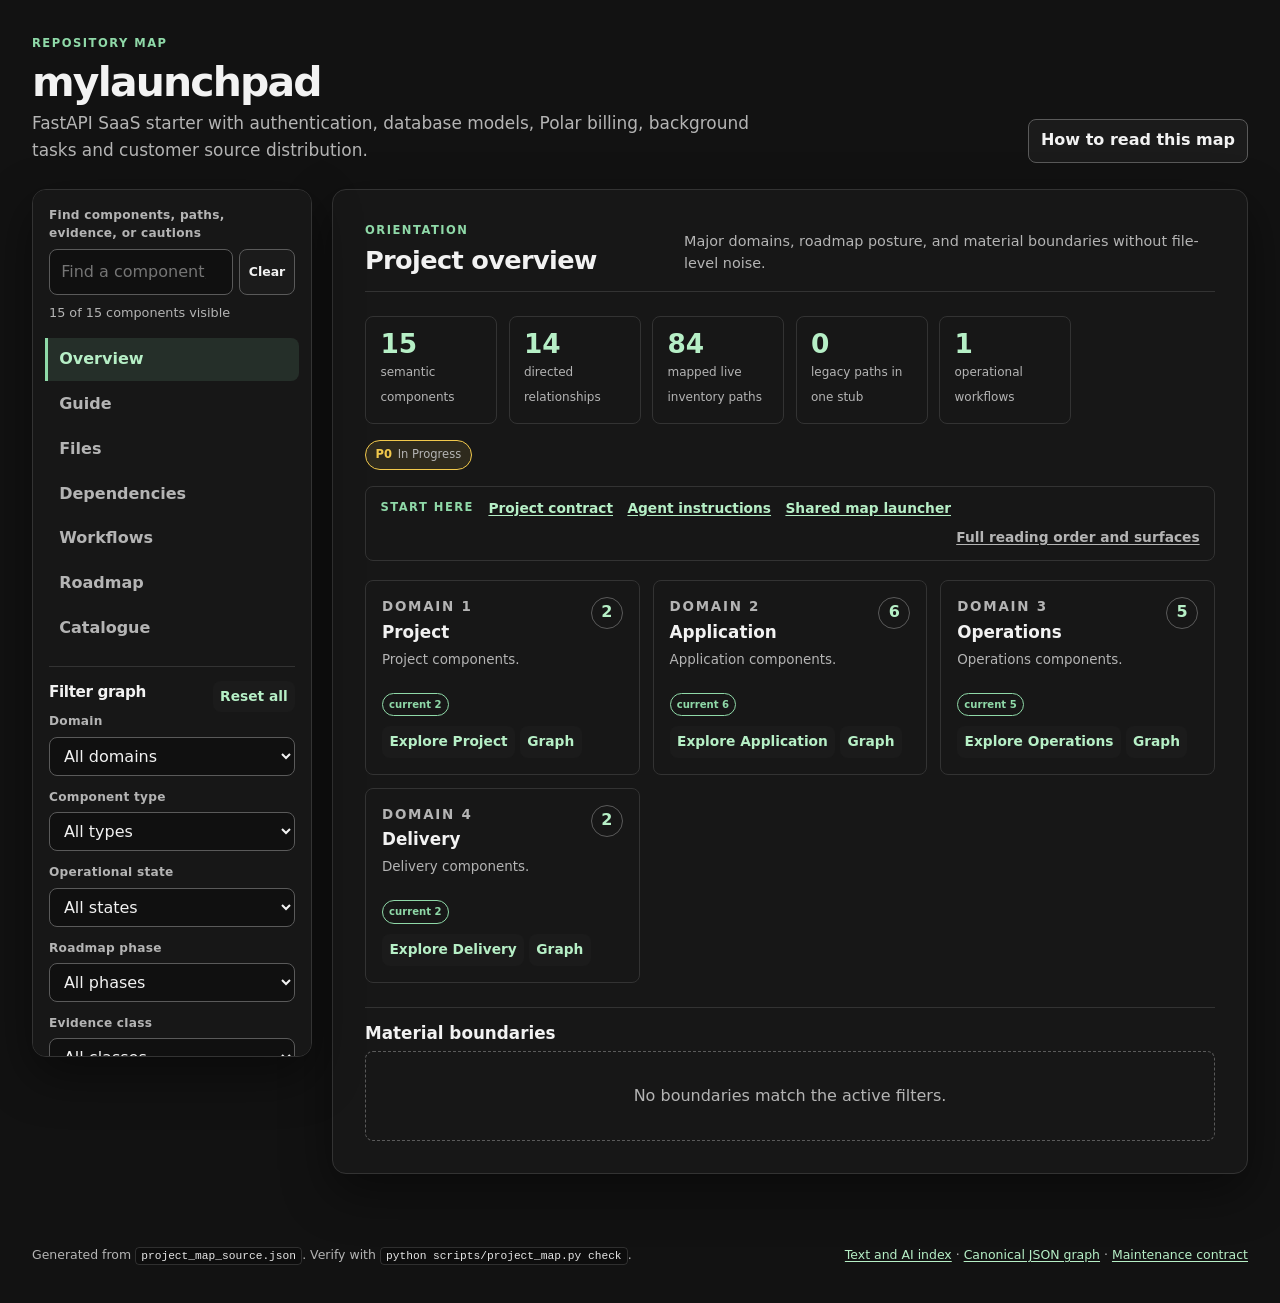
==== docs/project_map/index.html @ 6b0dea3f "Add maintained AI project navigation and shared map queries" ====
<!doctype html>
<html lang="en-AU" class="no-js">
<head>
  <meta charset="utf-8">
  <meta name="viewport" content="width=device-width, initial-scale=1">
  <meta name="color-scheme" content="dark">
  <title>mylaunchpad project map</title>
  <style>:root {
  color-scheme: dark;
  --bg: #121212;
  --surface: #1b1b1b;
  --surface-raised: #262626;
  --surface-soft: #171717;
  --border: #333333;
  --border-strong: #5a5a5a;
  --text: #f2f2f2;
  --text-muted: #b4b4b4;
  --accent: #8fd9a8;
  --accent-strong: #b6efc6;
  --focus: #f2c94c;
  --current: #8fd9a8;
  --planned: #8ab4f8;
  --inferred: #c9a7f5;
  --proposed: #f2c94c;
  --legacy: #a8a8a8;
  --danger: #ff8a80;
  --warning: #f2c94c;
  --success: #8fd9a8;
  --shadow: 0 18px 50px rgb(0 0 0 / 45%);
  --radius: 14px;
  --radius-small: 8px;
  --content-width: 1680px;
  --rail-width: 280px;
  font-family: Inter, ui-sans-serif, system-ui, -apple-system, BlinkMacSystemFont,
    "Segoe UI", sans-serif;
  font-synthesis: none;
}

* {
  box-sizing: border-box;
}

html {
  background: var(--bg);
  scroll-behavior: smooth;
}

body {
  min-width: 300px;
  margin: 0;
  color: var(--text);
  background: var(--bg);
  line-height: 1.55;
}

a {
  color: var(--accent-strong);
  text-underline-offset: 0.18em;
}

a:hover {
  text-decoration-thickness: 0.16em;
}

button,
input,
select {
  color: inherit;
  font: inherit;
}

button,
select,
summary {
  cursor: pointer;
}

button:focus-visible,
input:focus-visible,
select:focus-visible,
a:focus-visible,
summary:focus-visible {
  outline: 3px solid var(--focus);
  outline-offset: 3px;
}

h1,
h2,
h3,
h4,
p {
  margin-top: 0;
}

h1,
h2,
h3,
h4 {
  line-height: 1.18;
}

h1 {
  margin-bottom: 0.25rem;
  font-size: clamp(2rem, 3.2vw, 3.6rem);
  letter-spacing: -0.045em;
}

h2 {
  margin-bottom: 0.5rem;
  font-size: clamp(1.35rem, 2vw, 2rem);
  letter-spacing: -0.025em;
}

h3 {
  margin-bottom: 0.45rem;
  font-size: 1.05rem;
}

h4 {
  margin-bottom: 0.3rem;
  font-size: 0.95rem;
}

code,
kbd {
  padding: 0.12rem 0.32rem;
  border: 1px solid rgb(255 255 255 / 14%);
  border-radius: 4px;
  background: #0d0d0d;
  color: #e6e6e6;
  font-family: "Cascadia Code", Consolas, monospace;
  font-size: 0.9em;
  overflow-wrap: anywhere;
}

.skip-link {
  position: fixed;
  z-index: 100;
  top: 0.75rem;
  left: 0.75rem;
  padding: 0.65rem 0.85rem;
  border-radius: var(--radius-small);
  background: var(--focus);
  color: #1a1300;
  font-weight: 800;
  transform: translateY(-180%);
}

.skip-link:focus {
  transform: translateY(0);
}

.site-header {
  display: flex;
  max-width: var(--content-width);
  margin: 0 auto;
  padding: 2.2rem 2rem 1.6rem;
  align-items: flex-end;
  justify-content: space-between;
  gap: 2rem;
}

.brand-block {
  max-width: 850px;
}

.brand-block > p:last-child {
  max-width: 70ch;
  margin-bottom: 0;
  color: var(--text-muted);
  font-size: 1.06rem;
}

.eyebrow {
  margin-bottom: 0.32rem;
  color: var(--accent);
  font-size: 0.72rem;
  font-weight: 800;
  letter-spacing: 0.13em;
  text-transform: uppercase;
}

.header-actions,
.section-heading-row,
.detail-header,
.view-heading,
.search-row,
.dependency-toolbar,
.graph-key {
  display: flex;
  align-items: center;
}

.header-actions {
  flex-wrap: wrap;
  justify-content: flex-end;
  gap: 0.6rem;
}

#filter-toggle {
  display: none;
}

.secondary-button,
.icon-button,
.text-button {
  border: 1px solid var(--border-strong);
  border-radius: var(--radius-small);
  background: var(--surface);
}

.secondary-button,
.icon-button {
  padding: 0.55rem 0.75rem;
  font-weight: 700;
}

.secondary-button:hover,
.icon-button:hover {
  border-color: var(--accent);
  background: var(--surface-raised);
}

.text-button {
  padding: 0.25rem 0.4rem;
  border-color: transparent;
  color: var(--accent-strong);
  font-size: 0.86rem;
  font-weight: 700;
}

.text-button:hover {
  border-color: var(--border);
}

.count-badge {
  display: inline-grid;
  min-width: 1.5rem;
  height: 1.5rem;
  margin-left: 0.3rem;
  border-radius: 999px;
  place-items: center;
  background: var(--accent);
  color: #10231a;
  font-size: 0.75rem;
}

.system-message {
  max-width: calc(var(--content-width) - 4rem);
  margin: 0 auto 1rem;
  padding: 0.8rem 1rem;
  border: 2px solid;
  border-radius: var(--radius-small);
}

.system-message--warning {
  border-color: var(--warning);
  background: rgb(242 201 76 / 10%);
}

.system-message--error {
  border-color: var(--danger);
  background: rgb(255 138 128 / 10%);
}

.app-shell {
  display: grid;
  grid-template-columns: var(--rail-width) minmax(0, 1fr);
  max-width: var(--content-width);
  min-height: 66vh;
  margin: 0 auto;
  padding: 0 2rem 3rem;
  gap: 1.25rem;
}

.app-shell.detail-open {
  grid-template-columns: var(--rail-width) minmax(0, 1fr) minmax(300px, 400px);
}

.control-rail,
.detail-panel {
  position: sticky;
  top: 1rem;
  align-self: start;
  max-height: calc(100vh - 2rem);
  overflow: auto;
  border: 1px solid var(--border);
  border-radius: var(--radius);
  background: rgb(24 24 24 / 96%);
  box-shadow: var(--shadow);
}

.control-rail {
  padding: 1rem;
}

.control-rail h2,
.legend h2 {
  font-size: 0.95rem;
}

.search-block label,
.filter-panel label,
.path-lookup label {
  display: block;
  margin-bottom: 0.35rem;
  color: var(--text-muted);
  font-size: 0.76rem;
  font-weight: 800;
  letter-spacing: 0.02em;
}

.search-row {
  align-items: stretch;
  gap: 0.35rem;
}

input,
select {
  width: 100%;
  border: 1px solid var(--border-strong);
  border-radius: var(--radius-small);
  background: #101010;
}

input {
  min-width: 0;
  padding: 0.62rem 0.7rem;
}

select {
  margin-bottom: 0.75rem;
  padding: 0.5rem 0.62rem;
}

.search-row .icon-button {
  padding: 0.45rem 0.55rem;
  font-size: 0.78rem;
}

.compact-status {
  min-height: 1.45em;
  margin: 0.45rem 0 0;
  color: var(--text-muted);
  font-size: 0.8rem;
}

.view-nav {
  display: grid;
  margin: 1rem -0.25rem;
  gap: 0.15rem;
}

.view-nav a {
  padding: 0.55rem 0.7rem;
  border-left: 3px solid transparent;
  border-radius: 0 var(--radius-small) var(--radius-small) 0;
  color: var(--text-muted);
  font-weight: 700;
  text-decoration: none;
}

.view-nav a:hover {
  background: var(--surface-raised);
  color: var(--text);
}

.view-nav a[aria-current="page"] {
  border-left-color: var(--accent);
  background: rgb(143 217 168 / 12%);
  color: var(--accent-strong);
}

.filter-panel,
.legend {
  padding-top: 0.9rem;
  border-top: 1px solid var(--border);
}

.section-heading-row {
  justify-content: space-between;
  gap: 0.6rem;
}

.legend {
  margin-top: 0.4rem;
}

.legend ul {
  display: grid;
  margin: 0;
  padding: 0;
  gap: 0.55rem;
  list-style: none;
}

.legend li {
  display: grid;
  grid-template-columns: 1.65rem 4.1rem minmax(0, 1fr);
  align-items: center;
  color: var(--text-muted);
  font-size: 0.72rem;
  line-height: 1.3;
}

.legend li strong {
  color: var(--text);
  font-size: 0.75rem;
}

.legend > p {
  margin: 0.8rem 0 0;
  color: var(--text-muted);
  font-size: 0.72rem;
}

.legend-mark,
.class-badge {
  display: inline-grid;
  place-items: center;
  border: 2px solid currentcolor;
  font-weight: 900;
}

.legend-mark {
  width: 1.35rem;
  height: 1.35rem;
  border-radius: 50%;
  font-size: 0.68rem;
}

.class-badge {
  min-width: 5.4rem;
  padding: 0.2rem 0.48rem;
  border-radius: 999px;
  font-size: 0.68rem;
  letter-spacing: 0.04em;
  text-transform: uppercase;
}

.class-current {
  color: var(--current);
}

.class-planned {
  color: var(--planned);
}

.class-inferred {
  color: var(--inferred);
}

.class-proposed {
  color: var(--proposed);
}

.class-legacy {
  color: var(--legacy);
}

main {
  min-width: 0;
}

.map-view,
.help-panel,
.static-fallback {
  border: 1px solid var(--border);
  border-radius: var(--radius);
  background: rgb(24 24 24 / 92%);
  box-shadow: var(--shadow);
}

.map-view {
  min-height: 62vh;
  padding: clamp(1rem, 2.5vw, 2rem);
}

.help-panel {
  display: grid;
  grid-template-columns: 1fr auto;
  margin-bottom: 1rem;
  padding: 1rem 1.2rem;
  border-color: var(--accent);
}

.help-panel > p {
  grid-column: 1 / -1;
  margin: 0.45rem 0 0;
  color: var(--text-muted);
}

.view-heading {
  align-items: end;
  justify-content: space-between;
  margin-bottom: 1.5rem;
  padding-bottom: 1rem;
  border-bottom: 1px solid var(--border);
  gap: 2rem;
}

.view-heading h2 {
  margin-bottom: 0;
}

.view-heading > p {
  max-width: 58ch;
  margin-bottom: 0;
  color: var(--text-muted);
  font-size: 0.9rem;
}

.metrics-grid {
  display: grid;
  grid-template-columns: repeat(6, minmax(110px, 1fr));
  margin-bottom: 1rem;
  gap: 0.7rem;
}

.metric-card {
  padding: 0.9rem;
  border: 1px solid var(--border);
  border-radius: var(--radius-small);
  background: var(--surface-soft);
}

.metric-card strong {
  display: block;
  margin-bottom: 0.1rem;
  color: var(--accent-strong);
  font-size: 1.65rem;
  line-height: 1;
}

.metric-card span {
  color: var(--text-muted);
  font-size: 0.75rem;
}

.phase-strip {
  margin-bottom: 1rem;
}

.phase-chips {
  display: flex;
  flex-wrap: wrap;
  gap: 0.4rem;
}

.phase-chip {
  display: inline-flex;
  padding: 0.3rem 0.6rem;
  align-items: baseline;
  border: 1px solid var(--border-strong);
  border-radius: 999px;
  background: var(--surface-soft);
  color: var(--text-muted);
  font-size: 0.72rem;
  gap: 0.35rem;
  text-decoration: none;
}

.phase-chip strong {
  color: var(--text);
}

.phase-chip[data-status="complete"] {
  border-color: var(--current);
}

.phase-chip[data-status="complete"] strong {
  color: var(--current);
}

.phase-chip[data-status="in_progress"] {
  border-color: var(--proposed);
  background: rgb(242 201 76 / 10%);
}

.phase-chip[data-status="in_progress"] strong {
  color: var(--proposed);
}

.phase-chip[data-status="planned"] {
  border-style: dashed;
}

.phase-chip:hover {
  background: var(--surface-raised);
  color: var(--text);
}

.start-strip {
  margin-bottom: 1.2rem;
}

.start-links {
  display: flex;
  padding: 0.7rem 0.9rem;
  flex-wrap: wrap;
  align-items: center;
  border: 1px solid var(--border);
  border-radius: var(--radius-small);
  background: var(--surface-soft);
  gap: 0.5rem 0.9rem;
}

.start-links .eyebrow {
  margin: 0;
}

.start-link {
  font-size: 0.86rem;
  font-weight: 700;
}

.start-link--more {
  margin-left: auto;
  color: var(--text-muted);
  font-weight: 600;
}

.domain-grid,
.compact-card-grid,
.catalogue-grid {
  display: grid;
  gap: 0.8rem;
}

.domain-grid {
  grid-template-columns: repeat(auto-fit, minmax(250px, 1fr));
}

.compact-card-grid {
  grid-template-columns: repeat(auto-fit, minmax(220px, 1fr));
}

.domain-card,
.component-card,
.boundary-card,
.workflow-card,
.phase-card,
.catalogue-card,
.lookup-card {
  position: relative;
  border: 1px solid var(--border);
  border-radius: var(--radius-small);
  background: var(--surface-soft);
}

.domain-card {
  display: flex;
  min-height: 195px;
  padding: 1rem;
  flex-direction: column;
}

.domain-card:hover,
.component-card:hover,
.phase-card:hover,
.catalogue-card:hover {
  border-color: var(--border-strong);
  background: var(--surface-raised);
}

.domain-card__topline,
.component-card__topline,
.phase-card__topline,
.catalogue-card__heading {
  display: flex;
  align-items: flex-start;
  justify-content: space-between;
  gap: 0.6rem;
}

.domain-card p,
.component-card p,
.boundary-card p,
.phase-card p,
.catalogue-card p {
  color: var(--text-muted);
  font-size: 0.84rem;
}

.domain-card__count {
  display: inline-grid;
  min-width: 2rem;
  height: 2rem;
  place-items: center;
  border: 1px solid var(--border-strong);
  border-radius: 50%;
  color: var(--accent-strong);
  font-weight: 800;
}

.domain-card__classes {
  display: flex;
  margin-top: auto;
  flex-wrap: wrap;
  gap: 0.3rem;
}

.domain-card__actions {
  display: flex;
  margin-top: 0.65rem;
  flex-wrap: wrap;
  gap: 0.3rem;
}

.mini-class {
  padding: 0.18rem 0.38rem;
  border: 1px solid currentcolor;
  border-radius: 999px;
  font-size: 0.63rem;
  font-weight: 800;
}

.boundary-strip {
  margin-top: 1.5rem;
  padding-top: 1rem;
  border-top: 1px solid var(--border);
}

.boundary-card {
  padding: 0.85rem;
}

.boundary-card p:last-child {
  margin-bottom: 0;
}

.boundary-card button,
.repository-item button,
.component-card button,
.phase-component button,
.work-front__heading button,
.caution-list > li > button {
  padding: 0;
  border: 0;
  background: transparent;
  color: var(--text);
  font-weight: 800;
  text-align: left;
}

.boundary-card button:hover,
.component-card button:hover,
.phase-component button:hover,
.work-front__heading button:hover,
.caution-list > li > button:hover {
  color: var(--accent-strong);
  text-decoration: underline;
  text-underline-offset: 0.18em;
}

.is-clickable {
  cursor: pointer;
}

.is-clickable:hover {
  border-color: var(--accent);
}

.is-clickable:focus-within {
  outline: 2px solid var(--focus);
  outline-offset: 2px;
}

.workflow-list,
.guide-content {
  grid-template-columns: minmax(0, 1fr);
}

.workflow-list > *,
.guide-content > *,
.catalogue-cards > * {
  min-width: 0;
}

.owner-button {
  padding: 0.12rem 0.5rem;
  border: 1px solid currentcolor;
  border-radius: 999px;
  background: transparent;
  font-size: 0.7rem;
  font-weight: 750;
  white-space: nowrap;
}

.owner-button:hover {
  background: var(--surface-raised);
}

.repo-link {
  font-family: "Cascadia Code", Consolas, monospace;
  font-size: 0.8rem;
  overflow-wrap: anywhere;
}

.match-note {
  margin: 0.2rem 0 0.5rem;
  color: var(--accent);
  font-size: 0.72rem;
  font-weight: 700;
}

.guide-content {
  display: grid;
  gap: 1.4rem;
}

.guide-section h3 {
  font-size: 1.15rem;
}

.guide-section__lead {
  max-width: 78ch;
  color: var(--text-muted);
  font-size: 0.88rem;
}

.entry-list {
  display: grid;
  margin: 0;
  padding-left: 1.4rem;
  gap: 0.7rem;
}

.entry-list li {
  padding-left: 0.3rem;
}

.entry-list p {
  margin: 0.15rem 0 0;
  color: var(--text-muted);
  font-size: 0.84rem;
}

.entry-list__heading {
  display: flex;
  flex-wrap: wrap;
  align-items: center;
  gap: 0.5rem;
}

.entry-link {
  font-size: 1rem;
  font-weight: 800;
}

.work-front {
  display: grid;
  margin: 0;
  padding: 0;
  gap: 0.6rem;
  list-style: none;
}

.work-front__item {
  padding: 0.75rem 0.9rem;
  border: 1px solid var(--border);
  border-left: 4px solid currentcolor;
  border-radius: var(--radius-small);
  background: var(--surface-soft);
}

.work-front__item[data-classification="proposed"],
.work-front__item[data-classification="planned"] {
  border-top-style: dashed;
  border-right-style: dashed;
  border-bottom-style: dashed;
}

.work-front__item > p {
  margin: 0.35rem 0 0.4rem;
  color: var(--text-muted);
  font-size: 0.84rem;
}

.work-front__heading {
  display: flex;
  flex-wrap: wrap;
  align-items: center;
  gap: 0.5rem;
}

.status-chip--blocked,
.status-chip--owner_gated {
  border-color: var(--danger);
  color: var(--danger);
}

.status-chip--in_progress {
  border-color: var(--proposed);
  color: var(--proposed);
}

.path-list {
  display: grid;
  margin: 0.4rem 0 0;
  padding: 0;
  gap: 0.3rem;
  list-style: none;
}

.path-row {
  display: flex;
  flex-wrap: wrap;
  align-items: center;
  justify-content: space-between;
  gap: 0.4rem;
}

.path-more {
  margin-top: 0.5rem;
}

.path-more summary,
.owned-group summary,
.workflow-evidence summary,
.tree-dir summary {
  color: var(--accent-strong);
  font-size: 0.8rem;
  font-weight: 700;
}

.catalogue-cards {
  display: grid;
  grid-template-columns: repeat(auto-fit, minmax(300px, 1fr));
  gap: 0.8rem;
}

.catalogue-card {
  display: flex;
  padding: 0.9rem;
  flex-direction: column;
}

.catalogue-card__pattern {
  width: max-content;
  max-width: 100%;
  margin-bottom: 0.3rem;
}

.artefact-table td:first-child {
  min-width: 14rem;
}

.caution-list {
  display: grid;
  margin: 0;
  padding: 0;
  gap: 0.6rem;
  list-style: none;
}

.caution-list > li {
  padding: 0.6rem 0.8rem;
  border: 1px solid var(--border);
  border-left: 4px solid var(--warning);
  border-radius: var(--radius-small);
  background: var(--surface-soft);
}

.caution-list ul {
  margin: 0.3rem 0 0;
  padding-left: 1.1rem;
  color: var(--text-muted);
  font-size: 0.84rem;
}

.path-lookup {
  max-width: 720px;
  margin-bottom: 0.8rem;
}

.path-lookup-result {
  margin-bottom: 1rem;
}

.lookup-card {
  padding: 0.85rem 1rem;
}

.lookup-card .eyebrow {
  display: block;
  margin-bottom: 0.5rem;
}

.lookup-card__row,
.lookup-card__owners,
.lookup-owner {
  display: flex;
  flex-wrap: wrap;
  align-items: center;
  gap: 0.5rem;
}

.lookup-card__owners {
  margin-bottom: 0.4rem;
}

.file-tree > .compact-status {
  margin: 0 0 0.6rem;
}

.tree-list {
  margin: 0;
  padding: 0;
  list-style: none;
}

.tree-list .tree-list {
  margin-left: 1rem;
  padding-left: 0.85rem;
  border-left: 1px solid var(--border);
}

.tree-dir,
.tree-file {
  margin: 0.15rem 0;
}

.tree-dir summary,
.tree-stub,
.tree-file {
  display: flex;
  min-height: 1.9rem;
  padding: 0.2rem 0.45rem;
  flex-wrap: wrap;
  align-items: center;
  border-radius: 6px;
  gap: 0.6rem;
}

.tree-dir summary:hover,
.tree-file:hover {
  background: var(--surface-raised);
}

.tree-dir summary .tree-name {
  color: var(--text);
  font-family: "Cascadia Code", Consolas, monospace;
  font-size: 0.84rem;
  font-weight: 700;
}

.tree-file .tree-name {
  margin-left: 1.1rem;
  font-weight: 500;
}

.tree-count {
  color: var(--text-muted);
  font-size: 0.72rem;
}

.tree-owners {
  margin-left: auto;
}

.tree-file .owner-button {
  margin-left: auto;
}

.tree-dir--stub {
  margin-top: 0.4rem;
  padding-top: 0.4rem;
  border-top: 1px dashed var(--border);
}

.dependency-graph {
  min-height: 420px;
  overflow: auto;
  border: 1px solid var(--border);
  border-radius: var(--radius-small);
  background:
    linear-gradient(rgb(255 255 255 / 5%) 1px, transparent 1px),
    linear-gradient(90deg, rgb(255 255 255 / 5%) 1px, transparent 1px),
    #101010;
  background-size: 28px 28px;
}

.dependency-graph svg {
  display: block;
  height: auto;
}

.dependency-graph.is-draggable {
  cursor: grab;
}

.dependency-graph.is-dragging {
  cursor: grabbing;
  user-select: none;
}

.graph-arrow {
  fill: #8c8c8c;
}

.graph-arrow--sequence {
  fill: var(--accent);
}

.graph-edge {
  fill: none;
  stroke: #8c8c8c;
  stroke-width: 1.5;
  vector-effect: non-scaling-stroke;
}

.graph-edge--planned,
.graph-edge--inferred,
.graph-edge--proposed {
  stroke-dasharray: 6 5;
}

.graph-edge--back {
  stroke: #a893b8;
  stroke-dasharray: 3 4;
}

.graph-edge--domain {
  stroke: #7a7a7a;
  opacity: 0.85;
}

.graph-edge--sequence {
  stroke: var(--accent);
  stroke-width: 2.5;
}

.graph-edge-label {
  fill: #d0d0d0;
  font-size: 10px;
  paint-order: stroke;
  stroke: #101010;
  stroke-width: 4px;
  stroke-linejoin: round;
}

.graph-node rect {
  fill: #1e1e1e;
  stroke: currentcolor;
  stroke-width: 2;
}

.graph-node[data-classification="planned"] rect,
.graph-node[data-classification="inferred"] rect,
.graph-node[data-classification="proposed"] rect {
  stroke-dasharray: 6 4;
}

.graph-node:hover rect,
.graph-node:focus rect {
  fill: #2c2c2c;
  stroke-width: 3;
}

.graph-node.is-selected rect {
  fill: #2a3a2f;
  stroke: var(--focus);
  stroke-width: 3.5;
}

.graph-domain {
  color: var(--accent);
}

.graph-domain rect {
  fill: #1f2a23;
}

.graph-node text {
  fill: var(--text);
  font-family: Inter, ui-sans-serif, system-ui, sans-serif;
  font-size: 12px;
  font-weight: 750;
  pointer-events: none;
}

.graph-node .graph-node-class {
  fill: #b0b0b0;
  font-size: 9px;
  font-weight: 650;
  letter-spacing: 0.04em;
  text-transform: uppercase;
}

.dependency-toolbar {
  margin-bottom: 0.55rem;
  flex-wrap: wrap;
  gap: 0.4rem;
}

.dependency-toolbar label {
  color: var(--text-muted);
  font-size: 0.75rem;
  font-weight: 800;
}

.dependency-toolbar select {
  width: auto;
  margin: 0;
}

.dependency-toolbar .icon-button {
  padding: 0.42rem 0.55rem;
  font-size: 0.75rem;
}

.dependency-toolbar > .compact-status {
  min-width: 3.5rem;
  align-self: center;
  text-align: center;
}

.graph-key {
  width: max-content;
  margin-left: auto;
  gap: 0.5rem;
  color: var(--text-muted);
  font-size: 0.75rem;
  font-weight: 700;
}

.relationship-table-wrap {
  margin-top: 1rem;
  overflow: auto;
}

.relationship-table {
  width: 100%;
  border-collapse: collapse;
  font-size: 0.78rem;
}

.relationship-table caption {
  padding: 0.4rem 0;
  color: var(--text-muted);
  font-size: 0.75rem;
  text-align: left;
}

.relationship-table th,
.relationship-table td {
  padding: 0.55rem;
  border-bottom: 1px solid var(--border);
  text-align: left;
  vertical-align: top;
}

.relationship-table th {
  color: var(--text-muted);
  font-size: 0.7rem;
  letter-spacing: 0.05em;
  text-transform: uppercase;
}

.relationship-table button {
  padding: 0;
  border: 0;
  background: transparent;
  color: var(--accent-strong);
  text-align: left;
}

.workflow-list {
  display: grid;
  gap: 1rem;
}

.workflow-card {
  padding: 1rem;
}

.workflow-card__heading {
  display: flex;
  align-items: flex-start;
  justify-content: space-between;
  gap: 1rem;
}

.workflow-card__heading p {
  max-width: 68ch;
  margin-bottom: 0;
  color: var(--text-muted);
  font-size: 0.85rem;
}

.workflow-card__actions {
  display: flex;
  flex-wrap: wrap;
  align-items: center;
  justify-content: flex-end;
  gap: 0.4rem;
}

.workflow-steps {
  display: flex;
  margin: 1rem 0 0;
  padding: 0;
  overflow-x: auto;
  align-items: stretch;
  gap: 1.2rem;
  list-style: none;
}

.workflow-step {
  position: relative;
  display: flex;
  min-width: 160px;
  max-width: 230px;
  padding: 0.75rem;
  flex: 1 0 160px;
  flex-direction: column;
  border: 1px solid var(--border);
  border-top: 4px solid currentcolor;
  border-radius: var(--radius-small);
  background: #151515;
}

.workflow-step--dimmed {
  opacity: 0.45;
}

.workflow-step:not(:last-child)::after {
  position: absolute;
  top: 50%;
  right: -1.05rem;
  content: "\2192";
  color: var(--border-strong);
  font-size: 1.2rem;
}

.workflow-step span {
  margin-bottom: 0.35rem;
  color: var(--text-muted);
  font-size: 0.68rem;
  font-weight: 800;
  letter-spacing: 0.04em;
  text-transform: uppercase;
}

.workflow-step button {
  padding: 0;
  border: 0;
  background: transparent;
  color: var(--text);
  font-weight: 800;
  text-align: left;
}

.workflow-step button:hover {
  color: var(--accent-strong);
  text-decoration: underline;
}

.workflow-evidence {
  margin-top: 0.8rem;
}

.roadmap-timeline {
  position: relative;
  display: grid;
  margin: 0;
  padding: 0 0 0 2rem;
  gap: 1rem;
  list-style: none;
}

.roadmap-timeline::before {
  position: absolute;
  top: 0.8rem;
  bottom: 0.8rem;
  left: 0.68rem;
  width: 3px;
  content: "";
  background: linear-gradient(var(--current), var(--planned));
}

.roadmap-phase {
  position: relative;
}

.roadmap-phase::before {
  position: absolute;
  top: 1.1rem;
  left: -1.78rem;
  width: 0.75rem;
  height: 0.75rem;
  border: 3px solid var(--bg);
  border-radius: 50%;
  background: var(--planned);
  box-shadow: 0 0 0 2px var(--planned);
  content: "";
}

.roadmap-phase[data-status="complete"]::before {
  background: var(--current);
  box-shadow: 0 0 0 2px var(--current);
}

.roadmap-phase[data-status="in_progress"]::before {
  background: var(--proposed);
  box-shadow: 0 0 0 2px var(--proposed);
}

.phase-card {
  padding: 1rem;
}

.phase-card__status {
  padding: 0.2rem 0.5rem;
  border: 1px solid currentcolor;
  border-radius: 999px;
  color: var(--text-muted);
  font-size: 0.68rem;
  font-weight: 800;
  letter-spacing: 0.05em;
  text-transform: uppercase;
}

.phase-card__status[data-status="complete"] {
  color: var(--current);
}

.phase-card__status[data-status="in_progress"] {
  color: var(--proposed);
}

.phase-card__components {
  display: grid;
  grid-template-columns: repeat(auto-fit, minmax(210px, 1fr));
  margin-top: 0.8rem;
  gap: 0.45rem;
}

.phase-component {
  display: flex;
  padding: 0.55rem 0.65rem;
  align-items: center;
  justify-content: space-between;
  border: 1px solid var(--border);
  border-left: 4px solid currentcolor;
  border-radius: var(--radius-small);
  background: #151515;
  gap: 0.5rem;
}

.phase-component[data-classification="planned"],
.phase-component[data-classification="proposed"] {
  border-top-style: dashed;
  border-right-style: dashed;
  border-bottom-style: dashed;
}

.catalogue-grid {
  grid-template-columns: repeat(auto-fit, minmax(270px, 1fr));
}

.component-card {
  display: flex;
  min-height: 220px;
  padding: 0.9rem;
  flex-direction: column;
  border-top: 4px solid currentcolor;
}

.component-card[data-classification="planned"],
.component-card[data-classification="inferred"],
.component-card[data-classification="proposed"] {
  border-right-style: dashed;
  border-bottom-style: dashed;
  border-left-style: dashed;
}

.component-card.is-selected {
  border-color: var(--focus);
  box-shadow: 0 0 0 2px rgb(242 201 76 / 30%);
}

.component-card__meta {
  display: flex;
  margin-top: auto;
  padding-top: 0.55rem;
  flex-wrap: wrap;
  border-top: 1px solid var(--border);
  gap: 0.3rem 0.65rem;
  color: var(--text-muted);
  font-size: 0.69rem;
}

.empty-state {
  padding: 2rem;
  border: 1px dashed var(--border-strong);
  border-radius: var(--radius-small);
  color: var(--text-muted);
  text-align: center;
}

.detail-panel {
  padding: 1rem;
}

.detail-header {
  justify-content: space-between;
  padding-bottom: 0.8rem;
  border-bottom: 1px solid var(--border);
  gap: 1rem;
}

.detail-header h2 {
  margin-bottom: 0;
  font-size: 1.2rem;
}

.detail-identifier {
  display: inline-block;
  margin-top: 0.4rem;
}

.detail-actions {
  display: flex;
  margin-top: 0.8rem;
  flex-wrap: wrap;
  gap: 0.4rem;
}

.detail-actions .icon-button {
  padding: 0.38rem 0.6rem;
  font-size: 0.76rem;
}

.detail-section {
  margin-top: 1rem;
  padding-top: 0.9rem;
  border-top: 1px solid var(--border);
}

.detail-section h3 {
  margin-bottom: 0.55rem;
  color: var(--text-muted);
  font-size: 0.75rem;
  letter-spacing: 0.07em;
  text-transform: uppercase;
}

.detail-purpose {
  margin-top: 0.8rem;
  color: var(--text-muted);
}

.detail-badges {
  display: flex;
  margin-top: 0.7rem;
  flex-wrap: wrap;
  gap: 0.35rem;
}

.status-chip {
  padding: 0.2rem 0.45rem;
  border: 1px solid var(--border-strong);
  border-radius: 999px;
  color: var(--text-muted);
  font-size: 0.67rem;
  font-weight: 750;
}

.detail-list,
.evidence-list,
.relationship-list {
  display: grid;
  margin: 0;
  padding-left: 1.1rem;
  gap: 0.45rem;
  color: var(--text-muted);
  font-size: 0.8rem;
}

.evidence-list li {
  overflow-wrap: anywhere;
}

.evidence-list code {
  display: inline-block;
  margin-left: 0.3rem;
}

.evidence-claim {
  display: block;
  margin-top: 0.16rem;
}

.owned-group {
  margin-top: 0.3rem;
}

.owned-group .detail-list {
  margin-top: 0.3rem;
}

.relationship-list button {
  padding: 0;
  border: 0;
  background: transparent;
  color: var(--accent-strong);
  text-align: left;
}

.permalink {
  display: inline-block;
  margin-top: 0.7rem;
  font-size: 0.78rem;
}

.static-fallback {
  margin-top: 1rem;
  padding: 1rem;
}

.static-entry-points {
  padding-left: 1.4rem;
  color: var(--text-muted);
  font-size: 0.9rem;
}

.js .static-fallback {
  display: none;
}

.no-js .map-view,
.no-js .control-rail,
.no-js .detail-panel,
.no-js .header-actions {
  display: none;
}

.no-js .app-shell {
  display: block;
}

.no-js .static-fallback {
  display: block;
}

footer {
  display: flex;
  max-width: var(--content-width);
  margin: 0 auto;
  padding: 1.4rem 2rem 2.4rem;
  justify-content: space-between;
  gap: 1rem;
  color: var(--text-muted);
  font-size: 0.78rem;
}

footer p {
  margin-bottom: 0;
}

[hidden] {
  display: none !important;
}

@media (max-width: 1180px) {
  .app-shell.detail-open {
    grid-template-columns: var(--rail-width) minmax(0, 1fr);
  }

  .detail-panel {
    position: fixed;
    z-index: 40;
    top: 1rem;
    right: 1rem;
    bottom: 1rem;
    width: min(420px, calc(100vw - 2rem));
    max-height: none;
  }

  .metrics-grid {
    grid-template-columns: repeat(3, minmax(110px, 1fr));
  }
}

@media (max-width: 820px) {
  .site-header,
  .view-heading,
  footer {
    align-items: stretch;
    flex-direction: column;
  }

  .header-actions {
    justify-content: flex-start;
  }

  #filter-toggle {
    display: inline-block;
  }

  .app-shell,
  .app-shell.detail-open {
    display: block;
    padding: 0 1rem 2rem;
  }

  .site-header {
    padding: 1.4rem 1rem 1rem;
  }

  .control-rail {
    position: static;
    max-height: none;
    margin-bottom: 1rem;
  }

  .view-nav {
    display: flex;
    margin: 1rem 0;
    overflow-x: auto;
    gap: 0.35rem;
  }

  .view-nav a {
    flex: 0 0 auto;
    border: 1px solid var(--border);
    border-left-width: 1px;
    border-radius: 999px;
  }

  .view-nav a[aria-current="page"] {
    border-color: var(--accent);
  }

  .filter-panel {
    display: none;
  }

  .filter-panel.is-open {
    display: block;
  }

  .view-heading {
    gap: 0.5rem;
  }

  .metrics-grid {
    grid-template-columns: repeat(2, minmax(110px, 1fr));
  }

  .start-link--more {
    margin-left: 0;
  }

  .tree-owners,
  .tree-file .owner-button {
    margin-left: 0;
  }

  footer {
    padding: 1rem 1rem 2rem;
  }
}

@media (max-width: 480px) {
  .map-view {
    padding: 0.85rem;
  }

  .metrics-grid,
  .domain-grid,
  .compact-card-grid,
  .catalogue-grid,
  .catalogue-cards {
    grid-template-columns: 1fr;
  }

  .legend li {
    grid-template-columns: 1.65rem 4rem 1fr;
  }
}

@media (prefers-reduced-motion: reduce) {
  *,
  *::before,
  *::after {
    scroll-behavior: auto !important;
    transition-duration: 0.01ms !important;
    animation-duration: 0.01ms !important;
    animation-iteration-count: 1 !important;
  }
}

@media print {
  :root {
    color-scheme: light;
    --bg: #fff;
    --surface: #fff;
    --surface-raised: #fff;
    --surface-soft: #fff;
    --text: #111;
    --text-muted: #333;
    --border: #777;
    --border-strong: #333;
  }

  body {
    background: #fff;
  }

  .control-rail,
  .header-actions,
  .detail-panel,
  .skip-link {
    display: none !important;
  }

  .app-shell,
  .app-shell.detail-open {
    display: block;
  }

  .map-view {
    display: block !important;
    min-height: 0;
    margin-bottom: 1rem;
    box-shadow: none;
    break-inside: avoid;
  }
}
</style>

</head>
<body>
  <a class="skip-link" href="#map-content">Skip to project map</a>
  <header class="site-header">
    <div class="brand-block">
      <p class="eyebrow">Repository map</p>
      <h1>mylaunchpad</h1>
      <p>FastAPI SaaS starter with authentication, database models, Polar billing, background tasks and customer source distribution.</p>
    </div>
    <div class="header-actions">
      <button id="filter-toggle" class="secondary-button" type="button" aria-expanded="false" aria-controls="filter-panel">
        Filters <span id="active-filter-count" class="count-badge">0</span>
      </button>
      <button id="help-toggle" class="secondary-button" type="button" aria-expanded="false" aria-controls="help-panel">
        How to read this map
      </button>
    </div>
  </header>

  <noscript>
    <div class="system-message system-message--warning">
      JavaScript is unavailable. The verified static summary remains below. The full graph is also available in <code>project_map.json</code> and <code>INDEX.md</code>.
    </div>
  </noscript>
  <div id="app-error" class="system-message system-message--error" role="alert" hidden></div>

  <div class="app-shell">
    <aside class="control-rail" aria-label="Map controls">
      <form id="search-form" class="search-block" role="search">
        <label for="search-input">Find components, paths, evidence, or cautions</label>
        <div class="search-row">
          <input id="search-input" name="q" type="search" autocomplete="off" spellcheck="false" placeholder="Find a component, file or workflow">
          <button type="button" id="clear-search" class="icon-button" aria-label="Clear search">Clear</button>
        </div>
        <p id="result-summary" class="compact-status" aria-live="polite"></p>
      </form>

      <nav class="view-nav" aria-label="Map views">
        <a href="#view=overview" data-view="overview">Overview</a>
        <a href="#view=guide" data-view="guide">Guide</a>
        <a href="#view=repository" data-view="repository">Files</a>
        <a href="#view=dependencies" data-view="dependencies">Dependencies</a>
        <a href="#view=workflows" data-view="workflows">Workflows</a>
        <a href="#view=roadmap" data-view="roadmap">Roadmap</a>
        <a href="#view=catalogue" data-view="catalogue">Catalogue</a>
      </nav>

      <section id="filter-panel" class="filter-panel" aria-labelledby="filter-title">
        <div class="section-heading-row">
          <h2 id="filter-title">Filter graph</h2>
          <button id="reset-filters" type="button" class="text-button">Reset all</button>
        </div>
        <label for="filter-domain">Domain</label>
        <select id="filter-domain" data-filter="domain"><option value="">All domains</option></select>
        <label for="filter-type">Component type</label>
        <select id="filter-type" data-filter="type"><option value="">All types</option></select>
        <label for="filter-operation">Operational state</label>
        <select id="filter-operation" data-filter="operation"><option value="">All states</option></select>
        <label for="filter-phase">Roadmap phase</label>
        <select id="filter-phase" data-filter="phase"><option value="">All phases</option></select>
        <label for="filter-classification">Evidence class</label>
        <select id="filter-classification" data-filter="classification"><option value="">All classes</option></select>

        <section class="legend" aria-labelledby="legend-title">
          <h2 id="legend-title">Evidence class</h2>
          <ul>
            <li><span class="legend-mark class-current">C</span><strong>Current</strong> Repository or operational evidence</li>
            <li><span class="legend-mark class-planned">P</span><strong>Planned</strong> Explicit authoritative source</li>
            <li><span class="legend-mark class-inferred">I</span><strong>Inferred</strong> Multi-source implication</li>
            <li><span class="legend-mark class-proposed">?</span><strong>Proposed</strong> Unresolved decision</li>
            <li><span class="legend-mark class-legacy">L</span><strong>Legacy</strong> Retired archive stub</li>
          </ul>
          <p>Every card also names its class. Dashed borders mean future or unresolved content.</p>
        </section>
      </section>
    </aside>

    <main id="map-content" tabindex="-1">
      <section id="help-panel" class="help-panel" hidden aria-labelledby="help-title">
        <div>
          <p class="eyebrow">Reading guide</p>
          <h2 id="help-title">One graph, seven coordinated views</h2>
        </div>
        <button id="help-close" type="button" class="icon-button" aria-label="Close reading guide">Close</button>
        <p><strong>Classification is the fact boundary.</strong> Current, planned, inferred, proposed, and legacy are deliberately separate. Implementation, operation, and governance are independent lifecycle axes.</p>
        <p><strong>Guide</strong> is the reading order, the work front, the sibling sets and every operational surface resolved from the tracked inventory. <strong>Files</strong> answers which component owns a path. <strong>Dependencies</strong> shows domains until you narrow the graph, then components in layered order, then the focused neighbourhood of a selected component. Search and filters apply across every view; press <kbd>/</kbd> to search and <kbd>Esc</kbd> to close a panel.</p>
        <p><strong>Ask the command line</strong> for what a page cannot hold: <code>python scripts/project_map.py q &lt;path, component, symbol or words&gt;</code> adds the tests, users, citations, issue records and clones of a file from a live index of the working tree, and <code>class &lt;path&gt;</code> lists every sibling to sweep before a fix is complete.</p>
      </section>

      <section id="view-overview" class="map-view" data-view-panel="overview" aria-labelledby="overview-title">
        <div class="view-heading">
          <div><p class="eyebrow">Orientation</p><h2 id="overview-title" tabindex="-1">Project overview</h2></div>
          <p>Major domains, roadmap posture, and material boundaries without file-level noise.</p>
        </div>
        <div id="overview-metrics" class="metrics-grid"></div>
        <div id="overview-phases" class="phase-strip" aria-label="Roadmap status"></div>
        <div id="overview-start" class="start-strip"></div>
        <div id="overview-domains" class="domain-grid"></div>
        <section class="boundary-strip" aria-labelledby="boundaries-title">
          <h3 id="boundaries-title">Material boundaries</h3>
          <div id="boundary-cards" class="compact-card-grid"></div>
        </section>
      </section>

      <section id="view-guide" class="map-view" data-view-panel="guide" aria-labelledby="guide-title" hidden>
        <div class="view-heading">
          <div><p class="eyebrow">Start here</p><h2 id="guide-title" tabindex="-1">Reading order and operational surfaces</h2></div>
          <p>The knowledge tiers in reading order, every catalogue resolved from the tracked inventory, non-canonical artefacts, and the cautions register.</p>
        </div>
        <div id="guide-content" class="guide-content"></div>
      </section>

      <section id="view-repository" class="map-view" data-view-panel="repository" aria-labelledby="repository-title" hidden>
        <div class="view-heading">
          <div><p class="eyebrow">Ownership</p><h2 id="repository-title" tabindex="-1">Files and owners</h2></div>
          <p>Every live tracked path under its owning component. Search and filters narrow the tree to the files of matching components.</p>
        </div>
        <form id="path-lookup-form" class="path-lookup" role="search">
          <label for="path-lookup">Find a path or directory</label>
          <div class="search-row">
            <input id="path-lookup" name="path" type="search" autocomplete="off" spellcheck="false" placeholder="scripts/data/lockbox_seal.py">
            <button type="button" id="path-lookup-clear" class="icon-button" aria-label="Clear path lookup">Clear</button>
          </div>
        </form>
        <div id="path-lookup-result" class="path-lookup-result" aria-live="polite"></div>
        <div id="repository-tree" class="file-tree"></div>
      </section>

      <section id="view-dependencies" class="map-view" data-view-panel="dependencies" aria-labelledby="dependencies-title" hidden>
        <div class="view-heading">
          <div><p class="eyebrow">Relationships</p><h2 id="dependencies-title" tabindex="-1">Dependencies and data flow</h2></div>
          <p id="dependency-scope-note">Domains until the graph is narrowed; select a component to focus its neighbourhood.</p>
        </div>
        <div class="dependency-toolbar" aria-label="Dependency graph controls">
          <label for="dependency-depth">Focus depth</label>
          <select id="dependency-depth">
            <option value="1">One hop</option>
            <option value="2">Two hops</option>
          </select>
          <button id="dependency-zoom-out" type="button" class="icon-button" aria-label="Zoom dependency graph out">Zoom out</button>
          <button id="dependency-zoom-fit" type="button" class="icon-button">Fit width</button>
          <button id="dependency-zoom-reset" type="button" class="icon-button">Actual size</button>
          <button id="dependency-zoom-in" type="button" class="icon-button" aria-label="Zoom dependency graph in">Zoom in</button>
          <span id="dependency-zoom-status" class="compact-status" aria-live="polite">100%</span>
          <button id="dependency-workflow-clear" type="button" class="text-button" hidden>Clear workflow</button>
          <div class="graph-key" aria-label="Relationship direction"><span>Source</span><span aria-hidden="true">&#8594;</span><span>Target</span></div>
        </div>
        <div id="dependency-graph" class="dependency-graph"></div>
        <div id="dependency-table" class="relationship-table-wrap"></div>
      </section>

      <section id="view-workflows" class="map-view" data-view-panel="workflows" aria-labelledby="workflows-title" hidden>
        <div class="view-heading">
          <div><p class="eyebrow">Control and data movement</p><h2 id="workflows-title" tabindex="-1">Operational workflows</h2></div>
          <p>Evidence-backed sequences for trading, validation, governance, CI, and deployment. Show any workflow in the dependency graph.</p>
        </div>
        <div id="workflow-list" class="workflow-list"></div>
      </section>

      <section id="view-roadmap" class="map-view" data-view-panel="roadmap" aria-labelledby="roadmap-title" hidden>
        <div class="view-heading">
          <div><p class="eyebrow">Evolution</p><h2 id="roadmap-title" tabindex="-1">Roadmap and decisions</h2></div>
          <p>Completed foundations, the active P5 programme, explicit future work, and unresolved owner choices.</p>
        </div>
        <ol id="roadmap-timeline" class="roadmap-timeline"></ol>
      </section>

      <section id="view-catalogue" class="map-view" data-view-panel="catalogue" aria-labelledby="catalogue-title" hidden>
        <div class="view-heading">
          <div><p class="eyebrow">Complete component index</p><h2 id="catalogue-title" tabindex="-1">Searchable catalogue</h2></div>
          <p>All semantic components. Tracked files remain discoverable from their owning component rather than competing at overview level.</p>
        </div>
        <div id="catalogue-grid" class="catalogue-grid"></div>
      </section>

      <section id="static-fallback" class="static-fallback" aria-labelledby="fallback-title">
        <h2 id="fallback-title">Verified static summary</h2>
        <p>This content remains usable if the interactive enhancement cannot start. From a checkout, <code>python scripts/project_map.py q &lt;path, component, symbol or words&gt;</code> answers any lookup in one call.</p>
        <h3>Start here</h3>
        <ol class="static-entry-points"><li><a href="../../README.md">Project contract</a> <code>README.md</code>: FastAPI SaaS starter with authentication, database models, Polar billing, background tasks and customer source distribution.</li>
<li><a href="../../AGENTS.md">Agent instructions</a> <code>AGENTS.md</code>: Read project rules and map commands.</li>
<li><a href="../../scripts/project_map.py">Shared map launcher</a> <code>scripts/project_map.py</code>: Build, check and query repository navigation.</li></ol>
        <div class="domain-grid"><article><h3>Project</h3><p>Project components.</p><p><strong>Components:</strong> Project contract and configuration, Product guides and deployment documentation</p></article>
<article><h3>Application</h3><p>Application components.</p><p><strong>Components:</strong> Versioned API routes, Authentication and password security, Polar billing and webhook verification, Application startup and configuration, Request and response schemas and 1 more</p></article>
<article><h3>Operations</h3><p>Operations components.</p><p><strong>Components:</strong> CI workflows, Authored map and generated navigation, Vault-injected development startup, Automated verification, In-process background tasks</p></article>
<article><h3>Delivery</h3><p>Delivery components.</p><p><strong>Components:</strong> Customer release package, Application templates and static assets</p></article></div>
      </section>
    </main>

    <aside id="detail-panel" class="detail-panel" aria-labelledby="detail-title" hidden>
      <div class="detail-header">
        <div><p class="eyebrow">Component detail</p><h2 id="detail-title" tabindex="-1">Select a component</h2></div>
        <button id="detail-close" type="button" class="icon-button" aria-label="Close component detail">Close</button>
      </div>
      <div id="detail-content"></div>
    </aside>
  </div>

  <footer>
    <p>Generated from <code>project_map_source.json</code>. Verify with <code>python scripts/project_map.py check</code>.</p>
    <p><a href="INDEX.md">Text and AI index</a> <span aria-hidden="true">&#183;</span> <a href="project_map.json">Canonical JSON graph</a> <span aria-hidden="true">&#183;</span> <a href="README.md">Maintenance contract</a></p>
  </footer>

  <script id="project-map-data" type="application/json">{"schema_version":1,"metadata":{"generated_by":"scripts/project_map.py","generation_command":"python scripts/project_map.py build","source_sha256":"061e449f3b2fcea4de0f007fe9a2221ddb324f06e2c71b7809e05e4e3766790f","inventory_path_sha256":"cf62f62e7b81be84d1f0a1e7cc021e3ffb5bfe2258d46f8e1cddc32bbff8ae3a"},"project":{"id":"mylaunchpad","name":"mylaunchpad","tagline":"FastAPI SaaS starter with authentication, database models, Polar billing, background tasks and customer source distribution.","purpose":"FastAPI SaaS starter with authentication, database models, Polar billing, background tasks and customer source distribution.","source_of_truth":"docs/project_map/project_map_source.json and tracked repository files.","generation_command":"python scripts/project_map.py build"},"statistics":{"nodes":15,"relationships":14,"inventory_paths":84,"mapped_nonlegacy_paths":84,"legacy_paths":0,"by_classification":{"current":15},"by_domain":{"domain.application":6,"domain.delivery":2,"domain.operations":5,"domain.project":2},"by_type":{"component":15}},"entry_points":[{"path":"README.md","label":"Project contract","purpose":"FastAPI SaaS starter with authentication, database models, Polar billing, background tasks and customer source distribution."},{"path":"AGENTS.md","label":"Agent instructions","purpose":"Read project rules and map commands."},{"path":"scripts/project_map.py","label":"Shared map launcher","purpose":"Build, check and query repository navigation."}],"domains":[{"id":"domain.project","name":"Project","purpose":"Project components.","order":0},{"id":"domain.application","name":"Application","purpose":"Application components.","order":1},{"id":"domain.operations","name":"Operations","purpose":"Operations components.","order":2},{"id":"domain.delivery","name":"Delivery","purpose":"Delivery components.","order":3}],"phases":[{"id":"phase.maintenance","label":"P0","name":"Maintain the current project","status":"in_progress","order":0,"summary":"Maintain repository components and validate changes. This phase does not claim production approval.","evidence":[{"path":"README.md","locator":"# PyLaunchpad","claim":"Repository evidence for project contract and configuration."}]}],"nodes":[{"id":"app.api","name":"Versioned API routes","purpose":"Versioned API routes.","type":"component","domain":"domain.application","classification":"current","lifecycle":{"implementation":"implemented","operation":"conditional","governance":"not_applicable"},"paths":["pylaunchpad/api"],"evidence":[{"path":"CLAUDE.md","locator":"Versioned REST API endpoints.","claim":"Repository evidence for versioned api routes."}],"phases":[],"tags":[],"cautions":[],"inventory_count":7,"incoming_relationships":["relation.6"],"outgoing_relationships":[]},{"id":"app.auth","name":"Authentication and password security","purpose":"Authentication and password security.","type":"component","domain":"domain.application","classification":"current","lifecycle":{"implementation":"implemented","operation":"conditional","governance":"not_applicable"},"paths":["pylaunchpad/auth"],"evidence":[{"path":"AGENTS.md","locator":"All password hashes use","claim":"Repository evidence for authentication and password security."}],"phases":[],"tags":[],"cautions":[],"inventory_count":3,"incoming_relationships":["relation.7"],"outgoing_relationships":[]},{"id":"app.billing","name":"Polar billing and webhook verification","purpose":"Polar billing and webhook verification.","type":"component","domain":"domain.application","classification":"current","lifecycle":{"implementation":"implemented","operation":"conditional","governance":"not_applicable"},"paths":["pylaunchpad/billing"],"evidence":[{"path":"AGENTS.md","locator":"Polar.sh webhooks verify Standard Webhooks","claim":"Repository evidence for polar billing and webhook verification."}],"phases":[],"tags":[],"cautions":[],"inventory_count":3,"incoming_relationships":["relation.10"],"outgoing_relationships":[]},{"id":"app.bootstrap","name":"Application startup and configuration","purpose":"Application startup and configuration.","type":"component","domain":"domain.application","classification":"current","lifecycle":{"implementation":"implemented","operation":"conditional","governance":"not_applicable"},"paths":["pylaunchpad/__init__.py","pylaunchpad/app.py","pylaunchpad/cli.py","pylaunchpad/config.py","pylaunchpad/marketing.py"],"evidence":[{"path":"pylaunchpad/app.py","locator":"def create_app()","claim":"Repository evidence for application startup and configuration."}],"phases":[],"tags":[],"cautions":[],"inventory_count":5,"incoming_relationships":["relation.5"],"outgoing_relationships":[]},{"id":"app.schemas","name":"Request and response schemas","purpose":"Request and response schemas.","type":"component","domain":"domain.application","classification":"current","lifecycle":{"implementation":"implemented","operation":"conditional","governance":"not_applicable"},"paths":["pylaunchpad/schemas"],"evidence":[{"path":"AGENTS.md","locator":"use explicit response models","claim":"Repository evidence for request and response schemas."}],"phases":[],"tags":[],"cautions":[],"inventory_count":4,"incoming_relationships":["relation.9"],"outgoing_relationships":[]},{"id":"data.models","name":"Database and ORM models","purpose":"Database and ORM models.","type":"component","domain":"domain.application","classification":"current","lifecycle":{"implementation":"implemented","operation":"conditional","governance":"not_applicable"},"paths":["pylaunchpad/models","pylaunchpad/database.py"],"evidence":[{"path":"CLAUDE.md","locator":"SQLAlchemy session generator.","claim":"Repository evidence for database and orm models."}],"phases":[],"tags":[],"cautions":[],"inventory_count":6,"incoming_relationships":["relation.8"],"outgoing_relationships":[]},{"id":"delivery.release","name":"Customer release package","purpose":"Customer release package.","type":"component","domain":"domain.delivery","classification":"current","lifecycle":{"implementation":"implemented","operation":"conditional","governance":"not_applicable"},"paths":["distribution"],"evidence":[{"path":"distribution/build_release.py","locator":"PACKAGE_NAME = f\"pylaunchpad-pro-v{VERSION}\"","claim":"Repository evidence for customer release package."}],"phases":[],"tags":[],"cautions":[],"inventory_count":2,"incoming_relationships":["relation.13"],"outgoing_relationships":[]},{"id":"governance.ci","name":"CI workflows","purpose":"CI workflows.","type":"component","domain":"domain.operations","classification":"current","lifecycle":{"implementation":"implemented","operation":"conditional","governance":"not_applicable"},"paths":[".github"],"evidence":[{"path":"README.md","locator":"# PyLaunchpad","claim":"Repository evidence for ci workflows."}],"phases":[],"tags":[],"cautions":[],"inventory_count":2,"incoming_relationships":["relation.2"],"outgoing_relationships":[]},{"id":"governance.map","name":"Authored map and generated navigation","purpose":"Authored map and generated navigation.","type":"component","domain":"domain.operations","classification":"current","lifecycle":{"implementation":"implemented","operation":"conditional","governance":"not_applicable"},"paths":["docs/project_map"],"evidence":[{"path":"AGENTS.md","locator":"## Project navigation","claim":"Repository evidence for authored map and generated navigation."}],"phases":[],"tags":[],"cautions":[],"inventory_count":4,"incoming_relationships":["relation.1"],"outgoing_relationships":[]},{"id":"ops.secrets","name":"Vault-injected development startup","purpose":"Vault-injected development startup.","type":"component","domain":"domain.operations","classification":"current","lifecycle":{"implementation":"implemented","operation":"conditional","governance":"not_applicable"},"paths":["scripts"],"evidence":[{"path":"AGENTS.md","locator":"Inject secrets into child processes using","claim":"Repository evidence for vault-injected development startup."}],"phases":[],"tags":[],"cautions":[],"inventory_count":2,"incoming_relationships":["relation.14"],"outgoing_relationships":[]},{"id":"project.boundary","name":"Project contract and configuration","purpose":"Project contract and configuration.","type":"component","domain":"domain.project","classification":"current","lifecycle":{"implementation":"implemented","operation":"conditional","governance":"not_applicable"},"paths":[".cursorrules",".env.example",".gitignore","AGENTS.md","CLAUDE.md","Caddyfile","Dockerfile","LICENSE","docker-compose.yml","pyproject.toml"],"evidence":[{"path":"README.md","locator":"# PyLaunchpad","claim":"Repository evidence for project contract and configuration."}],"phases":[],"tags":[],"cautions":["Keep all credentials in the mylaunchpad vault collection. Do not copy credentials into .env files.","The pylaunchpad Brain scope owns durable external context.","Polar is also used by YieldEngine, but the products have separate credentials and source."],"inventory_count":10,"incoming_relationships":[],"outgoing_relationships":["relation.1","relation.10","relation.11","relation.12","relation.13","relation.14","relation.2","relation.3","relation.4","relation.5","relation.6","relation.7","relation.8","relation.9"]},{"id":"project.docs","name":"Product guides and deployment documentation","purpose":"Product guides and deployment documentation.","type":"component","domain":"domain.project","classification":"current","lifecycle":{"implementation":"implemented","operation":"conditional","governance":"not_applicable"},"paths":["DEPLOY.md","LAUNCH_KIT.md","LEGAL.md","MAINTENANCE.md","MARKETING_STRATEGY.md","POLAR_SETUP.md","README.md","SUPPORT.md","docs/ai-micro-saas-guide.html","docs/d4e5f61a7b8c9d0e1f2a3b4c5d6e7f80.txt","docs/demo.html","docs/docs.html","docs/fastapi-polar-guide.html","docs/index.html","docs/preview.png","docs/robots.txt","docs/sitemap.xml","docs/style.css","docs/terms.html","docs/vs-nextjs.html"],"evidence":[{"path":"README.md","locator":"# PyLaunchpad","claim":"Repository evidence for product guides and deployment documentation."}],"phases":[],"tags":[],"cautions":[],"inventory_count":20,"incoming_relationships":["relation.3"],"outgoing_relationships":[]},{"id":"quality.tests","name":"Automated verification","purpose":"Automated verification.","type":"component","domain":"domain.operations","classification":"current","lifecycle":{"implementation":"implemented","operation":"conditional","governance":"not_applicable"},"paths":["tests"],"evidence":[{"path":"README.md","locator":"# PyLaunchpad","claim":"Repository evidence for automated verification."}],"phases":[],"tags":[],"cautions":[],"inventory_count":7,"incoming_relationships":["relation.4"],"outgoing_relationships":[]},{"id":"runtime.tasks","name":"In-process background tasks","purpose":"In-process background tasks.","type":"component","domain":"domain.operations","classification":"current","lifecycle":{"implementation":"implemented","operation":"conditional","governance":"not_applicable"},"paths":["pylaunchpad/tasks"],"evidence":[{"path":"pylaunchpad/app.py","locator":"await task_worker.start()","claim":"Repository evidence for in-process background tasks."}],"phases":[],"tags":[],"cautions":[],"inventory_count":2,"incoming_relationships":["relation.11"],"outgoing_relationships":[]},{"id":"web.application","name":"Application templates and static assets","purpose":"Application templates and static assets.","type":"component","domain":"domain.delivery","classification":"current","lifecycle":{"implementation":"implemented","operation":"conditional","governance":"not_applicable"},"paths":["pylaunchpad/templates","pylaunchpad/static"],"evidence":[{"path":"pylaunchpad/app.py","locator":"TEMPLATES_DIR = BASE_DIR / \"templates\"","claim":"Repository evidence for application templates and static assets."}],"phases":[],"tags":[],"cautions":[],"inventory_count":7,"incoming_relationships":["relation.12"],"outgoing_relationships":[]}],"relationships":[{"id":"relation.1","type":"contains","source":"project.boundary","target":"governance.map","classification":"current","label":"Repository component","evidence":[{"path":"AGENTS.md","locator":"## Project navigation","claim":"Repository evidence for authored map and generated navigation."}]},{"id":"relation.10","type":"contains","source":"project.boundary","target":"app.billing","classification":"current","label":"Repository component","evidence":[{"path":"AGENTS.md","locator":"Polar.sh webhooks verify Standard Webhooks","claim":"Repository evidence for polar billing and webhook verification."}]},{"id":"relation.11","type":"contains","source":"project.boundary","target":"runtime.tasks","classification":"current","label":"Repository component","evidence":[{"path":"pylaunchpad/app.py","locator":"await task_worker.start()","claim":"Repository evidence for in-process background tasks."}]},{"id":"relation.12","type":"contains","source":"project.boundary","target":"web.application","classification":"current","label":"Repository component","evidence":[{"path":"pylaunchpad/app.py","locator":"TEMPLATES_DIR = BASE_DIR / \"templates\"","claim":"Repository evidence for application templates and static assets."}]},{"id":"relation.13","type":"contains","source":"project.boundary","target":"delivery.release","classification":"current","label":"Repository component","evidence":[{"path":"distribution/build_release.py","locator":"PACKAGE_NAME = f\"pylaunchpad-pro-v{VERSION}\"","claim":"Repository evidence for customer release package."}]},{"id":"relation.14","type":"contains","source":"project.boundary","target":"ops.secrets","classification":"current","label":"Repository component","evidence":[{"path":"AGENTS.md","locator":"Inject secrets into child processes using","claim":"Repository evidence for vault-injected development startup."}]},{"id":"relation.2","type":"contains","source":"project.boundary","target":"governance.ci","classification":"current","label":"Repository component","evidence":[{"path":"README.md","locator":"# PyLaunchpad","claim":"Repository evidence for ci workflows."}]},{"id":"relation.3","type":"contains","source":"project.boundary","target":"project.docs","classification":"current","label":"Repository component","evidence":[{"path":"README.md","locator":"# PyLaunchpad","claim":"Repository evidence for product guides and deployment documentation."}]},{"id":"relation.4","type":"contains","source":"project.boundary","target":"quality.tests","classification":"current","label":"Repository component","evidence":[{"path":"README.md","locator":"# PyLaunchpad","claim":"Repository evidence for automated verification."}]},{"id":"relation.5","type":"contains","source":"project.boundary","target":"app.bootstrap","classification":"current","label":"Repository component","evidence":[{"path":"pylaunchpad/app.py","locator":"def create_app()","claim":"Repository evidence for application startup and configuration."}]},{"id":"relation.6","type":"contains","source":"project.boundary","target":"app.api","classification":"current","label":"Repository component","evidence":[{"path":"CLAUDE.md","locator":"Versioned REST API endpoints.","claim":"Repository evidence for versioned api routes."}]},{"id":"relation.7","type":"contains","source":"project.boundary","target":"app.auth","classification":"current","label":"Repository component","evidence":[{"path":"AGENTS.md","locator":"All password hashes use","claim":"Repository evidence for authentication and password security."}]},{"id":"relation.8","type":"contains","source":"project.boundary","target":"data.models","classification":"current","label":"Repository component","evidence":[{"path":"CLAUDE.md","locator":"SQLAlchemy session generator.","claim":"Repository evidence for database and orm models."}]},{"id":"relation.9","type":"contains","source":"project.boundary","target":"app.schemas","classification":"current","label":"Repository component","evidence":[{"path":"AGENTS.md","locator":"use explicit response models","claim":"Repository evidence for request and response schemas."}]}],"domain_relationships":[{"source":"domain.project","target":"domain.application","count":6,"types":{"contains":6}},{"source":"domain.project","target":"domain.delivery","count":2,"types":{"contains":2}},{"source":"domain.project","target":"domain.operations","count":5,"types":{"contains":5}},{"source":"domain.project","target":"domain.project","count":1,"types":{"contains":1}}],"workflows":[{"id":"workflow.primary","name":"Run and package the SaaS starter","purpose":"Follow component ownership through the main project workflow. These steps do not authorise external operations.","classification":"current","steps":[{"node":"ops.secrets","label":"Vault-injected development startup"},{"node":"app.bootstrap","label":"Application startup and configuration"},{"node":"app.auth","label":"Authentication and password security"},{"node":"app.api","label":"Versioned API routes"},{"node":"app.billing","label":"Polar billing and webhook verification"},{"node":"quality.tests","label":"Automated verification"},{"node":"delivery.release","label":"Customer release package"}],"evidence":[{"path":"AGENTS.md","locator":"Inject secrets into child processes using","claim":"Repository evidence for vault-injected development startup."}]}],"conditional_artifacts":[],"catalogues":[],"sibling_sets":[],"inventory":{"path_index":{".cursorrules":"project.boundary",".env.example":"project.boundary",".github/copilot-instructions.md":"governance.ci",".github/workflows/ci.yml":"governance.ci",".gitignore":"project.boundary","AGENTS.md":"project.boundary","CLAUDE.md":"project.boundary","Caddyfile":"project.boundary","DEPLOY.md":"project.docs","Dockerfile":"project.boundary","LAUNCH_KIT.md":"project.docs","LEGAL.md":"project.docs","LICENSE":"project.boundary","MAINTENANCE.md":"project.docs","MARKETING_STRATEGY.md":"project.docs","POLAR_SETUP.md":"project.docs","README.md":"project.docs","SUPPORT.md":"project.docs","distribution/LICENSE":"delivery.release","distribution/build_release.py":"delivery.release","docker-compose.yml":"project.boundary","docs/ai-micro-saas-guide.html":"project.docs","docs/d4e5f61a7b8c9d0e1f2a3b4c5d6e7f80.txt":"project.docs","docs/demo.html":"project.docs","docs/docs.html":"project.docs","docs/fastapi-polar-guide.html":"project.docs","docs/index.html":"project.docs","docs/preview.png":"project.docs","docs/project_map/INDEX.md":"governance.map","docs/project_map/index.html":"governance.map","docs/project_map/project_map.json":"governance.map","docs/project_map/project_map_source.json":"governance.map","docs/robots.txt":"project.docs","docs/sitemap.xml":"project.docs","docs/style.css":"project.docs","docs/terms.html":"project.docs","docs/vs-nextjs.html":"project.docs","pylaunchpad/__init__.py":"app.bootstrap","pylaunchpad/api/__init__.py":"app.api","pylaunchpad/api/v1/__init__.py":"app.api","pylaunchpad/api/v1/apikeys.py":"app.api","pylaunchpad/api/v1/auth.py":"app.api","pylaunchpad/api/v1/billing.py":"app.api","pylaunchpad/api/v1/health.py":"app.api","pylaunchpad/api/v1/webhook.py":"app.api","pylaunchpad/app.py":"app.bootstrap","pylaunchpad/auth/__init__.py":"app.auth","pylaunchpad/auth/dependencies.py":"app.auth","pylaunchpad/auth/security.py":"app.auth","pylaunchpad/billing/__init__.py":"app.billing","pylaunchpad/billing/polar.py":"app.billing","pylaunchpad/billing/webhooks.py":"app.billing","pylaunchpad/cli.py":"app.bootstrap","pylaunchpad/config.py":"app.bootstrap","pylaunchpad/database.py":"data.models","pylaunchpad/marketing.py":"app.bootstrap","pylaunchpad/models/__init__.py":"data.models","pylaunchpad/models/apikey.py":"data.models","pylaunchpad/models/base.py":"data.models","pylaunchpad/models/billing.py":"data.models","pylaunchpad/models/user.py":"data.models","pylaunchpad/schemas/__init__.py":"app.schemas","pylaunchpad/schemas/apikey.py":"app.schemas","pylaunchpad/schemas/billing.py":"app.schemas","pylaunchpad/schemas/user.py":"app.schemas","pylaunchpad/static/css/style.css":"web.application","pylaunchpad/static/js/app.js":"web.application","pylaunchpad/tasks/__init__.py":"runtime.tasks","pylaunchpad/tasks/worker.py":"runtime.tasks","pylaunchpad/templates/base.html":"web.application","pylaunchpad/templates/dashboard.html":"web.application","pylaunchpad/templates/index.html":"web.application","pylaunchpad/templates/login.html":"web.application","pylaunchpad/templates/register.html":"web.application","pyproject.toml":"project.boundary","scripts/project_map.py":"ops.secrets","scripts/pylaunchpad_vault.ps1":"ops.secrets","tests/conftest.py":"quality.tests","tests/test_api.py":"quality.tests","tests/test_auth.py":"quality.tests","tests/test_billing.py":"quality.tests","tests/test_cli.py":"quality.tests","tests/test_seo.py":"quality.tests","tests/test_tasks.py":"quality.tests"},"legacy_stub":{"owner":"archive.legacy","tracked_path_count":0,"represented_as_stub":true},"coverage":{"unmapped_paths":[],"ambiguous_paths":[]}}}</script>
<script>"use strict";

(function initialiseProjectMap() {
  const CLASSIFICATIONS = ["current", "planned", "inferred", "proposed", "legacy"];
  const VIEWS = ["overview", "guide", "repository", "dependencies", "workflows", "roadmap", "catalogue"];
  const SVG_NS = "http://www.w3.org/2000/svg";
  // The generator sets this prefix for the selected map directory.
  const REPO_LINK_PREFIX = "../../";
  // Above this many visible components with nothing focused, the dependency
  // view aggregates to domains instead of drawing an unreadable component graph.
  const DOMAIN_GRAPH_THRESHOLD = 40;
  const NODE_WIDTH = 210;
  const NODE_HEIGHT = 64;
  const COLUMN_GAP = 96;
  const ROW_GAP = 22;
  const PADDING = 40;
  const SEARCH_DEBOUNCE_MS = 120;
  // Fields searched, in the order a match is attributed to the reader.
  const SEARCH_FIELDS = [
    ["name", (node) => [node.name]],
    ["identifier", (node) => [node.id]],
    ["purpose", (node) => [node.purpose]],
    ["type", (node) => [node.type]],
    ["tag", (node) => node.tags],
    ["phase", (node) => node.phases],
    ["caution", (node) => node.cautions],
    ["associated path", (node) => node.paths],
    ["owned path", (node) => ownedPathsById.get(node.id) || []],
    ["evidence path", (node) => node.evidence.map((item) => item.path)],
    ["evidence locator", (node) => node.evidence.map((item) => item.locator)],
    ["evidence claim", (node) => node.evidence.map((item) => item.claim)],
    ["rationale", (node) => (node.rationale ? [node.rationale] : [])],
    ["prerequisite", (node) => node.prerequisites || []],
    ["choice", (node) => node.choices || []],
  ];

  const state = {
    view: "overview",
    node: "",
    workflow: "",
    path: "",
    dependencyDepth: 1,
    search: "",
    filters: {
      domain: "",
      type: "",
      operation: "",
      phase: "",
      classification: "",
    },
  };

  const elements = {};
  let graph;
  let nodesById;
  let relationshipsById;
  let domainsById;
  let phasesById;
  let workflowsById;
  let searchTextById;
  let ownedPathsById;
  let setsByPath;
  let filterOptions;
  let fileTree;
  let dependencyZoom = 1;
  let dependencyNaturalWidth = 0;
  // Until the reader zooms by hand, every drawing is fitted to the container.
  let manualZoom = false;
  let detailReturnNodeId = "";
  let searchTimer = null;
  let pathTimer = null;
  const dirtyViews = new Set(VIEWS);

  function element(tag, attributes, children) {
    const node = document.createElement(tag);
    Object.entries(attributes || {}).forEach(([name, value]) => {
      if (name === "className") {
        node.className = value;
      } else if (name === "text") {
        node.textContent = value;
      } else if (name.startsWith("data-") || name.startsWith("aria-")) {
        node.setAttribute(name, value);
      } else if (name in node && name !== "list") {
        node[name] = value;
      } else {
        node.setAttribute(name, value);
      }
    });
    (children || []).forEach((child) => {
      node.append(child);
    });
    return node;
  }

  function svgElement(tag, attributes, children) {
    const node = document.createElementNS(SVG_NS, tag);
    Object.entries(attributes || {}).forEach(([name, value]) => {
      node.setAttribute(name, String(value));
    });
    (children || []).forEach((child) => node.append(child));
    return node;
  }

  function className(classification) {
    return "class-" + classification;
  }

  function titleCase(value) {
    return value
      .split("_")
      .join(" ")
      .replace(/\b\w/g, (letter) => letter.toUpperCase());
  }

  function truncate(value, length) {
    if (value.length <= length) {
      return value;
    }
    return value.slice(0, Math.max(1, length - 1)).trimEnd() + "…";
  }

  function appendText(parent, tag, text, classValue) {
    parent.append(element(tag, { className: classValue || "", text }));
  }

  function repoLink(path, label, classValue) {
    return element("a", {
      className: classValue || "repo-link",
      href: REPO_LINK_PREFIX + path,
      text: label || path,
      title: "Open " + path + " from the repository checkout",
    });
  }

  function buttonForNode(node, label, classValue) {
    const button = element("button", {
      type: "button",
      className: classValue || "",
      text: label || node.name,
      title: "Open " + node.name,
      "data-node-id": node.id,
    });
    button.addEventListener("click", () => selectNode(node.id));
    return button;
  }

  function ownerButton(nodeId) {
    const owner = nodesById.get(nodeId);
    if (!owner) {
      return element("span", { className: "compact-status", text: nodeId });
    }
    return buttonForNode(owner, owner.name, "owner-button " + className(owner.classification));
  }

  function classificationBadge(classification) {
    return element("span", {
      className: "class-badge " + className(classification),
      text: classification,
    });
  }

  function emptyState(message) {
    return element("div", { className: "empty-state", text: message });
  }

  // A card with one primary action opens on a click anywhere inside it; nested
  // controls keep their own behaviour and stay the keyboard path.
  function makeCardClickable(card, handler, label) {
    card.classList.add("is-clickable");
    card.title = label;
    card.addEventListener("click", (event) => {
      if (event.target.closest("button, a, summary, input, select, textarea")) {
        return;
      }
      handler();
    });
  }

  function parseData() {
    const dataElement = document.getElementById("project-map-data");
    if (!dataElement) {
      throw new Error("Embedded project map data is missing.");
    }
    const parsed = JSON.parse(dataElement.textContent);
    if (!parsed || !Array.isArray(parsed.nodes) || !Array.isArray(parsed.relationships)) {
      throw new Error("Embedded project map data has an invalid shape.");
    }
    return parsed;
  }

  function cacheElements() {
    [
      "app-error",
      "filter-toggle",
      "active-filter-count",
      "help-toggle",
      "help-panel",
      "help-close",
      "search-form",
      "search-input",
      "clear-search",
      "result-summary",
      "filter-domain",
      "filter-type",
      "filter-operation",
      "filter-phase",
      "filter-classification",
      "filter-panel",
      "reset-filters",
      "overview-metrics",
      "overview-phases",
      "overview-start",
      "overview-domains",
      "boundary-cards",
      "guide-content",
      "path-lookup-form",
      "path-lookup",
      "path-lookup-clear",
      "path-lookup-result",
      "repository-tree",
      "dependency-graph",
      "dependency-table",
      "dependency-scope-note",
      "dependency-depth",
      "dependency-zoom-out",
      "dependency-zoom-fit",
      "dependency-zoom-reset",
      "dependency-zoom-in",
      "dependency-zoom-status",
      "dependency-workflow-clear",
      "workflow-list",
      "roadmap-timeline",
      "catalogue-grid",
      "detail-panel",
      "detail-title",
      "detail-content",
      "detail-close",
    ].forEach((id) => {
      elements[id] = document.getElementById(id);
      if (!elements[id]) {
        throw new Error("Interface element #" + id + " is missing.");
      }
    });
    elements.appShell = document.querySelector(".app-shell");
    elements.viewLinks = Array.from(document.querySelectorAll("[data-view]"));
    elements.viewPanels = Array.from(document.querySelectorAll("[data-view-panel]"));
  }

  function nodeSearchText(node) {
    return SEARCH_FIELDS.flatMap(([, values]) => values(node))
      .join(" ")
      .toLocaleLowerCase("en-AU");
  }

  function indexGraph() {
    nodesById = new Map(graph.nodes.map((node) => [node.id, node]));
    relationshipsById = new Map(
      graph.relationships.map((relationship) => [relationship.id, relationship])
    );
    domainsById = new Map(graph.domains.map((domain) => [domain.id, domain]));
    phasesById = new Map(graph.phases.map((phase) => [phase.id, phase]));
    workflowsById = new Map(graph.workflows.map((workflow) => [workflow.id, workflow]));
    ownedPathsById = new Map();
    Object.entries(graph.inventory.path_index).forEach(([path, owner]) => {
      if (!ownedPathsById.has(owner)) {
        ownedPathsById.set(owner, []);
      }
      ownedPathsById.get(owner).push(path);
    });
    setsByPath = new Map();
    graph.sibling_sets.forEach((sibling) => {
      sibling.member_paths.forEach((path) => {
        if (!setsByPath.has(path)) {
          setsByPath.set(path, []);
        }
        setsByPath.get(path).push(sibling);
      });
    });
    searchTextById = new Map(graph.nodes.map((node) => [node.id, nodeSearchText(node)]));
    filterOptions = {
      domain: new Set(graph.domains.map((domain) => domain.id)),
      type: new Set(graph.nodes.map((node) => node.type)),
      operation: new Set(graph.nodes.map((node) => node.lifecycle.operation)),
      phase: new Set(graph.phases.map((phase) => phase.id)),
      classification: new Set(CLASSIFICATIONS),
    };
    fileTree = buildFileTree(graph.inventory.path_index);
  }

  function hashParameters() {
    return new URLSearchParams(window.location.hash.replace(/^#/, ""));
  }

  function loadStateFromHash() {
    const parameters = hashParameters();
    const requestedView = parameters.get("view");
    state.view = VIEWS.includes(requestedView) ? requestedView : "overview";
    const requestedNode = parameters.get("node") || "";
    state.node = nodesById.has(requestedNode) ? requestedNode : "";
    const requestedWorkflow = parameters.get("workflow") || "";
    state.workflow = workflowsById.has(requestedWorkflow) ? requestedWorkflow : "";
    state.path = parameters.get("path") || "";
    state.search = parameters.get("q") || "";
    state.dependencyDepth = parameters.get("depth") === "2" ? 2 : 1;
    Object.keys(state.filters).forEach((key) => {
      const value = parameters.get(key) || "";
      state.filters[key] = filterOptions[key].has(value) ? value : "";
    });
  }

  function serialiseState() {
    const parameters = new URLSearchParams();
    parameters.set("view", state.view);
    if (state.node) {
      parameters.set("node", state.node);
    }
    if (state.workflow) {
      parameters.set("workflow", state.workflow);
    }
    if (state.path) {
      parameters.set("path", state.path);
    }
    if (state.search) {
      parameters.set("q", state.search);
    }
    if (state.dependencyDepth === 2) {
      parameters.set("depth", "2");
    }
    Object.entries(state.filters).forEach(([key, value]) => {
      if (value) {
        parameters.set(key, value);
      }
    });
    return "#" + parameters.toString();
  }

  function replaceHash() {
    const nextHash = serialiseState();
    if (window.location.hash !== nextHash) {
      window.history.replaceState(null, "", nextHash);
    }
  }

  function pushHash() {
    const nextHash = serialiseState();
    if (window.location.hash !== nextHash) {
      window.history.pushState(null, "", nextHash);
    }
  }

  function classificationOrder(value) {
    const index = CLASSIFICATIONS.indexOf(value);
    return index === -1 ? CLASSIFICATIONS.length : index;
  }

  function searchQuery() {
    return state.search.trim().toLocaleLowerCase("en-AU");
  }

  function matchesNode(node) {
    const query = searchQuery();
    if (query && !searchTextById.get(node.id).includes(query)) {
      return false;
    }
    if (state.filters.domain && node.domain !== state.filters.domain) {
      return false;
    }
    if (state.filters.type && node.type !== state.filters.type) {
      return false;
    }
    if (
      state.filters.operation &&
      node.lifecycle.operation !== state.filters.operation
    ) {
      return false;
    }
    if (state.filters.phase && !node.phases.includes(state.filters.phase)) {
      return false;
    }
    if (
      state.filters.classification &&
      node.classification !== state.filters.classification
    ) {
      return false;
    }
    return true;
  }

  function matchDetail(node) {
    const query = searchQuery();
    if (!query) {
      return null;
    }
    for (const [field, values] of SEARCH_FIELDS) {
      const hit = values(node).find((value) =>
        value.toLocaleLowerCase("en-AU").includes(query)
      );
      if (hit !== undefined) {
        return { field, value: hit };
      }
    }
    return null;
  }

  function matchNote(node) {
    const detail = matchDetail(node);
    if (!detail || ["name", "identifier", "purpose"].includes(detail.field)) {
      return null;
    }
    return element("p", {
      className: "match-note",
      text: "Matched in " + detail.field + ": " + truncate(detail.value, 90),
    });
  }

  function visibleNodes() {
    return graph.nodes.filter(matchesNode);
  }

  function activeFilterCount() {
    const selected = Object.values(state.filters).filter(Boolean).length;
    return selected + (state.search ? 1 : 0);
  }

  function addOptions(select, values, labels) {
    values.forEach((value) => {
      select.append(
        element("option", {
          value,
          text: labels && labels[value] ? labels[value] : titleCase(value),
        })
      );
    });
  }

  function populateFilters() {
    addOptions(
      elements["filter-domain"],
      graph.domains.map((domain) => domain.id),
      Object.fromEntries(graph.domains.map((domain) => [domain.id, domain.name]))
    );
    addOptions(elements["filter-type"], [...filterOptions.type].sort());
    addOptions(elements["filter-operation"], [...filterOptions.operation].sort());
    addOptions(
      elements["filter-phase"],
      graph.phases.map((phase) => phase.id),
      Object.fromEntries(graph.phases.map((phase) => [phase.id, phase.label]))
    );
    addOptions(elements["filter-classification"], CLASSIFICATIONS);
  }

  function syncControls() {
    if (elements["search-input"].value !== state.search) {
      elements["search-input"].value = state.search;
    }
    if (elements["path-lookup"].value !== state.path) {
      elements["path-lookup"].value = state.path;
    }
    Object.entries(state.filters).forEach(([key, value]) => {
      elements["filter-" + key].value = value;
    });
    elements["active-filter-count"].textContent = String(activeFilterCount());
    elements["dependency-depth"].value = String(state.dependencyDepth);
    elements["dependency-workflow-clear"].hidden = !state.workflow;
  }

  function updateViewVisibility() {
    elements.viewPanels.forEach((panel) => {
      panel.hidden = panel.dataset.viewPanel !== state.view;
    });
    elements.viewLinks.forEach((link) => {
      if (link.dataset.view === state.view) {
        link.setAttribute("aria-current", "page");
      } else {
        link.removeAttribute("aria-current");
      }
    });
  }

  function catalogueById(id) {
    return graph.catalogues.find((catalogue) => catalogue.id === id);
  }

  function phaseStrip() {
    const strip = element("div", { className: "phase-chips" });
    graph.phases.forEach((phase) => {
      const chip = element("a", {
        className: "phase-chip",
        href: "#view=roadmap&phase=" + encodeURIComponent(phase.id),
        "data-status": phase.status,
        title: phase.name + ": " + titleCase(phase.status),
      });
      appendText(chip, "strong", phase.label);
      appendText(chip, "span", titleCase(phase.status));
      chip.addEventListener("click", (event) => {
        event.preventDefault();
        state.view = "roadmap";
        state.filters.phase = phase.id;
        invalidateViews();
        pushHash();
        render();
      });
      strip.append(chip);
    });
    return strip;
  }

  function renderMetrics() {
    const stats = graph.statistics;
    const activePlans = catalogueById("catalogue.plans_active");
    const metrics = [
      [stats.nodes, "semantic components"],
      [stats.relationships, "directed relationships"],
      [stats.mapped_nonlegacy_paths, "mapped live inventory paths"],
      [stats.legacy_paths, "legacy paths in one stub"],
      [graph.workflows.length, "operational workflows"],
    ];
    if (activePlans) {
      metrics.push([activePlans.count, "active change requests"]);
    }
    elements["overview-metrics"].replaceChildren(
      ...metrics.map(([value, label]) => {
        const card = element("article", { className: "metric-card" });
        appendText(card, "strong", String(value));
        appendText(card, "span", label);
        return card;
      })
    );
  }

  function renderOverview() {
    renderMetrics();
    elements["overview-phases"].replaceChildren(phaseStrip());

    const start = element("div", { className: "start-links" });
    appendText(start, "span", "Start here", "eyebrow");
    graph.entry_points.slice(0, 4).forEach((entry) => {
      start.append(repoLink(entry.path, entry.label, "start-link"));
    });
    const guideLink = element("a", {
      className: "start-link start-link--more",
      href: "#view=guide",
      text: "Full reading order and surfaces",
    });
    guideLink.addEventListener("click", (event) => {
      event.preventDefault();
      showView("guide");
    });
    start.append(guideLink);
    elements["overview-start"].replaceChildren(start);

    const visible = visibleNodes();
    const cards = graph.domains
      .map((domain) => {
        const nodes = visible.filter((node) => node.domain === domain.id);
        if (!nodes.length) {
          return null;
        }
        const card = element("article", { className: "domain-card" });
        const topline = element("div", { className: "domain-card__topline" });
        const heading = element("div");
        appendText(heading, "p", "Domain " + String(domain.order + 1), "eyebrow");
        appendText(heading, "h3", domain.name);
        topline.append(
          heading,
          element("span", { className: "domain-card__count", text: String(nodes.length) })
        );
        card.append(topline);
        appendText(card, "p", domain.purpose);
        const classCounts = new Map();
        nodes.forEach((node) => {
          classCounts.set(node.classification, (classCounts.get(node.classification) || 0) + 1);
        });
        const classes = element("div", { className: "domain-card__classes" });
        CLASSIFICATIONS.forEach((classification) => {
          if (classCounts.has(classification)) {
            classes.append(
              element("span", {
                className: "mini-class " + className(classification),
                text: classification + " " + classCounts.get(classification),
              })
            );
          }
        });
        card.append(classes);
        const actions = element("div", { className: "domain-card__actions" });
        const explore = element("button", {
          type: "button",
          className: "text-button",
          text: "Explore " + domain.name,
        });
        explore.addEventListener("click", () => {
          state.filters.domain = domain.id;
          state.view = "catalogue";
          invalidateViews();
          pushHash();
          render();
        });
        const graphButton = element("button", {
          type: "button",
          className: "text-button",
          text: "Graph",
        });
        graphButton.addEventListener("click", () => {
          state.filters.domain = domain.id;
          state.node = "";
          state.workflow = "";
          state.view = "dependencies";
          invalidateViews();
          pushHash();
          render();
        });
        actions.append(explore, graphButton);
        card.append(actions);
        makeCardClickable(card, () => explore.click(), "Explore " + domain.name);
        return card;
      })
      .filter(Boolean);
    elements["overview-domains"].replaceChildren(
      ...(cards.length ? cards : [emptyState("No domains match the active filters.")])
    );

    const boundaryNodes = visible.filter(
      (node) =>
        node.type.includes("external") ||
        node.tags.includes("external") ||
        node.tags.includes("boundary")
    );
    elements["boundary-cards"].replaceChildren(
      ...(boundaryNodes.length
        ? boundaryNodes.map((node) => {
            const card = element("article", {
              className: "boundary-card " + className(node.classification),
            });
            card.append(buttonForNode(node));
            appendText(card, "p", truncate(node.purpose, 150));
            makeCardClickable(card, () => selectNode(node.id), "Open " + node.name);
            return card;
          })
        : [emptyState("No boundaries match the active filters.")])
    );
  }

  function guideSection(title, description) {
    const section = element("section", { className: "guide-section" });
    appendText(section, "h3", title);
    if (description) {
      appendText(section, "p", description, "guide-section__lead");
    }
    return section;
  }

  function pathRow(path) {
    const row = element("li", { className: "path-row" });
    row.append(repoLink(path));
    const owner = graph.inventory.path_index[path];
    if (owner) {
      row.append(ownerButton(owner));
    }
    return row;
  }

  function siblingSetCard(sibling, currentPath) {
    const card = element("article", { className: "catalogue-card" });
    const heading = element("div", { className: "catalogue-card__heading" });
    appendText(heading, "h4", sibling.name);
    appendText(heading, "span", String(sibling.member_paths.length), "domain-card__count");
    card.append(heading);
    card.append(element("code", { text: sibling.id, className: "catalogue-card__pattern" }));
    appendText(card, "p", sibling.contract);
    const members = element("ul", { className: "path-list" });
    sibling.member_paths
      .filter((path) => path !== currentPath)
      .forEach((path) => members.append(pathRow(path)));
    card.append(members);
    const guard = element("p", { className: "compact-status" });
    if (sibling.guard) {
      guard.append(element("span", { text: "Parity guard: " }), repoLink(sibling.guard));
    } else {
      guard.textContent = "No test enforces parity: sweep every member by hand.";
    }
    card.append(guard);
    if (sibling.records.length) {
      appendText(
        card,
        "p",
        sibling.records.length + " issue record" +
          (sibling.records.length === 1 ? "" : "s") + " found or discussed this class.",
        "compact-status"
      );
    }
    return card;
  }

  function lookupCommand(term) {
    return "python scripts/project_map.py q " + (/\s/.test(term) ? '"' + term + '"' : term);
  }

  function workFrontNodes(visible) {
    return visible.filter(
      (node) =>
        ["in_progress", "blocked", "owner_gated"].includes(node.lifecycle.governance) ||
        node.classification === "proposed"
    );
  }

  function renderGuide() {
    const visible = visibleNodes();
    const content = [];

    const start = guideSection(
      "Reading order",
      "The knowledge tiers in the order a new reader or agent should load them. Links open the file from a repository checkout."
    );
    const startList = element("ol", { className: "entry-list" });
    graph.entry_points.forEach((entry) => {
      const item = element("li");
      const heading = element("div", { className: "entry-list__heading" });
      heading.append(repoLink(entry.path, entry.label, "entry-link"));
      heading.append(element("code", { text: entry.path }));
      const owner = graph.inventory.path_index[entry.path];
      if (owner) {
        heading.append(ownerButton(owner));
      }
      item.append(heading);
      appendText(item, "p", entry.purpose);
      startList.append(item);
    });
    start.append(startList);
    content.push(start);

    const status = guideSection("Roadmap status", "Select a phase to see its components on the roadmap.");
    status.append(phaseStrip());
    content.push(status);

    const front = guideSection(
      "Work front",
      "Components whose governance is in progress, blocked, or owner-gated, and every unresolved proposal."
    );
    const frontNodes = workFrontNodes(visible).sort((left, right) =>
      left.lifecycle.governance.localeCompare(right.lifecycle.governance) ||
      left.name.localeCompare(right.name)
    );
    if (frontNodes.length) {
      const list = element("ul", { className: "work-front" });
      frontNodes.forEach((node) => {
        const item = element("li", {
          className: "work-front__item " + className(node.classification),
          "data-classification": node.classification,
        });
        const heading = element("div", { className: "work-front__heading" });
        heading.append(buttonForNode(node));
        heading.append(
          element("span", {
            className: "status-chip status-chip--" + node.lifecycle.governance,
            text: "governance " + titleCase(node.lifecycle.governance),
          })
        );
        heading.append(classificationBadge(node.classification));
        item.append(heading);
        makeCardClickable(item, () => selectNode(node.id), "Open " + node.name);
        appendText(item, "p", node.purpose);
        const ledgers = node.paths.filter(
          (path) => path.startsWith("plans/") && !/[*?[]/.test(path)
        );
        if (ledgers.length) {
          const ledgerList = element("ul", { className: "path-list" });
          ledgers.forEach((path) => ledgerList.append(pathRow(path)));
          item.append(ledgerList);
        }
        list.append(item);
      });
      front.append(list);
    } else {
      front.append(emptyState("No work-front component matches the active filters."));
    }
    content.push(front);

    const siblings = guideSection(
      "Sibling sets",
      "Files that share one contract or one copied implementation. A defect or a change in one member reaches the others, so sweep every member before closing it. The command line adds the clones and namesakes it finds: python scripts/project_map.py class <path>."
    );
    const siblingGrid = element("div", { className: "catalogue-cards" });
    graph.sibling_sets.forEach((sibling) => siblingGrid.append(siblingSetCard(sibling, "")));
    siblings.append(siblingGrid);
    content.push(siblings);

    const surfaces = guideSection(
      "Operational surfaces",
      "Each catalogue is resolved from the tracked inventory when the map is built, so every listed path exists at the recorded source digest."
    );
    const grid = element("div", { className: "catalogue-cards" });
    graph.catalogues.forEach((catalogue) => {
      const card = element("article", { className: "catalogue-card" });
      const heading = element("div", { className: "catalogue-card__heading" });
      appendText(heading, "h4", catalogue.name);
      appendText(heading, "span", String(catalogue.count), "domain-card__count");
      card.append(heading);
      appendText(card, "p", catalogue.purpose);
      card.append(element("code", { text: catalogue.pattern, className: "catalogue-card__pattern" }));
      if (!catalogue.paths.length) {
        appendText(card, "p", "None tracked at present.", "compact-status");
      } else {
        const preview = element("ul", { className: "path-list" });
        catalogue.paths.slice(0, 6).forEach((path) => preview.append(pathRow(path)));
        card.append(preview);
        if (catalogue.paths.length > 6) {
          const more = element("details", { className: "path-more" });
          more.append(
            element("summary", {
              text: "Show all " + catalogue.paths.length + " paths",
            })
          );
          const rest = element("ul", { className: "path-list" });
          catalogue.paths.slice(6).forEach((path) => rest.append(pathRow(path)));
          more.append(rest);
          card.append(more);
        }
      }
      grid.append(card);
    });
    surfaces.append(grid);
    content.push(surfaces);

    const artefacts = guideSection(
      "Conditional and non-canonical artefacts",
      "Behaviourally important material outside tracked Git state. A non-canonical artefact must never be treated as repository truth."
    );
    const table = element("table", { className: "relationship-table artefact-table" });
    const head = element("thead");
    const headerRow = element("tr");
    ["Artefact", "State", "Canonical", "Treatment"].forEach((label) => {
      headerRow.append(element("th", { scope: "col", text: label }));
    });
    head.append(headerRow);
    const body = element("tbody");
    graph.conditional_artifacts.forEach((artifact) => {
      const row = element("tr");
      const pathCell = element("td");
      pathCell.append(element("code", { text: artifact.path }));
      appendText(pathCell, "div", artifact.name, "compact-status");
      row.append(
        pathCell,
        element("td", { text: titleCase(artifact.state) }),
        element("td", { text: artifact.canonical ? "yes" : "no" }),
        element("td", { text: artifact.purpose })
      );
      body.append(row);
    });
    table.append(head, body);
    artefacts.append(element("div", { className: "relationship-table-wrap" }, [table]));
    content.push(artefacts);

    const cautions = guideSection(
      "Cautions register",
      "Every material caution recorded against a component, grouped by component."
    );
    const cautionNodes = visible.filter((node) => node.cautions.length);
    if (cautionNodes.length) {
      const list = element("ul", { className: "caution-list" });
      cautionNodes.forEach((node) => {
        const item = element("li");
        item.append(buttonForNode(node));
        makeCardClickable(item, () => selectNode(node.id), "Open " + node.name);
        const inner = element("ul");
        node.cautions.forEach((caution) => inner.append(element("li", { text: caution })));
        item.append(inner);
        list.append(item);
      });
      cautions.append(list);
    } else {
      cautions.append(emptyState("No cautions match the active filters."));
    }
    content.push(cautions);

    elements["guide-content"].replaceChildren(...content);
  }

  function buildFileTree(pathIndex) {
    const root = { name: "", path: "", dirs: new Map(), files: [], count: 0, owners: new Map() };
    Object.keys(pathIndex)
      .sort()
      .forEach((path) => {
        const owner = pathIndex[path];
        const parts = path.split("/");
        let cursor = root;
        const chain = [root];
        for (let index = 0; index < parts.length - 1; index += 1) {
          const name = parts[index];
          if (!cursor.dirs.has(name)) {
            cursor.dirs.set(name, {
              name,
              path: parts.slice(0, index + 1).join("/"),
              dirs: new Map(),
              files: [],
              count: 0,
              owners: new Map(),
            });
          }
          cursor = cursor.dirs.get(name);
          chain.push(cursor);
        }
        cursor.files.push({ name: parts[parts.length - 1], path, owner });
        chain.forEach((directory) => {
          directory.count += 1;
          directory.owners.set(owner, (directory.owners.get(owner) || 0) + 1);
        });
      });
    return root;
  }

  function ownerSummary(directory) {
    const owners = [...directory.owners.entries()].sort((left, right) => right[1] - left[1]);
    const summary = element("span", { className: "tree-owners" });
    if (owners.length === 1) {
      summary.append(ownerButton(owners[0][0]));
      return summary;
    }
    const leading = nodesById.get(owners[0][0]);
    summary.append(
      element("span", {
        className: "compact-status",
        text: owners.length + " owners, mostly " + (leading ? leading.name : owners[0][0]),
      })
    );
    return summary;
  }

  function renderDirectory(directory, allowedPaths) {
    const list = element("ul", { className: "tree-list" });
    [...directory.dirs.values()]
      .filter((child) => !allowedPaths || child.visibleCount > 0)
      .forEach((child) => {
        const item = element("li", { className: "tree-dir" });
        const details = element("details");
        const summary = element("summary");
        appendText(summary, "span", child.name + "/", "tree-name");
        appendText(
          summary,
          "span",
          String(allowedPaths ? child.visibleCount : child.count) + " files",
          "tree-count"
        );
        summary.append(ownerSummary(child));
        details.append(summary);
        details.addEventListener(
          "toggle",
          () => {
            if (details.open && !details.dataset.rendered) {
              details.dataset.rendered = "true";
              details.append(renderDirectory(child, allowedPaths));
            }
          },
          { once: false }
        );
        item.append(details);
        list.append(item);
      });
    directory.files
      .filter((file) => !allowedPaths || allowedPaths.has(file.path))
      .forEach((file) => {
        const item = element("li", { className: "tree-file" });
        item.append(repoLink(file.path, file.name, "tree-name repo-link"));
        item.append(ownerButton(file.owner));
        list.append(item);
      });
    return list;
  }

  function markVisibleCounts(directory, allowedPaths) {
    let count = directory.files.filter((file) => allowedPaths.has(file.path)).length;
    directory.dirs.forEach((child) => {
      count += markVisibleCounts(child, allowedPaths);
    });
    directory.visibleCount = count;
    return count;
  }

  function resolvePathLookup(query) {
    const container = elements["path-lookup-result"];
    const trimmed = query.trim().replace(/\\/g, "/").replace(/^\.?\//, "").replace(/\/$/, "");
    if (!trimmed) {
      container.replaceChildren();
      return;
    }
    const pathIndex = graph.inventory.path_index;
    const exactOwner = pathIndex[trimmed];
    if (exactOwner) {
      const card = element("div", { className: "lookup-card" });
      appendText(card, "span", "Exact file", "eyebrow");
      const row = element("div", { className: "lookup-card__row" });
      row.append(repoLink(trimmed));
      row.append(element("span", { text: "is owned by" }));
      row.append(ownerButton(exactOwner));
      card.append(row);
      (setsByPath.get(trimmed) || []).forEach((sibling) => {
        appendText(card, "span", "Sibling set: sweep these too", "eyebrow");
        card.append(siblingSetCard(sibling, trimmed));
      });
      appendText(
        card,
        "p",
        "Tests, users, citations, records and clones: " + lookupCommand(trimmed),
        "compact-status"
      );
      container.replaceChildren(card);
      return;
    }
    if (trimmed.startsWith("legacy") && graph.inventory.legacy_stub.tracked_path_count > 0) {
      const card = element("div", { className: "lookup-card" });
      appendText(card, "span", "Legacy stub", "eyebrow");
      const row = element("div", { className: "lookup-card__row" });
      row.append(
        element("span", {
          text: "legacy/ holds " + graph.inventory.legacy_stub.tracked_path_count +
            " tracked paths represented by one stub:",
        })
      );
      row.append(ownerButton(graph.inventory.legacy_stub.owner));
      card.append(row);
      container.replaceChildren(card);
      return;
    }
    const lower = trimmed.toLocaleLowerCase("en-AU");
    const prefixHits = [];
    const substringHits = [];
    Object.keys(pathIndex).forEach((path) => {
      const candidate = path.toLocaleLowerCase("en-AU");
      if (candidate.startsWith(lower + "/") || candidate.startsWith(lower)) {
        prefixHits.push(path);
      } else if (candidate.includes(lower)) {
        substringHits.push(path);
      }
    });
    const hits = [...prefixHits, ...substringHits];
    if (!hits.length) {
      container.replaceChildren(
        emptyState("No tracked live path matches " + trimmed + ". Ignored, host-only and legacy paths are not indexed.")
      );
      return;
    }
    const card = element("div", { className: "lookup-card" });
    const owners = new Map();
    hits.forEach((path) => {
      owners.set(pathIndex[path], (owners.get(pathIndex[path]) || 0) + 1);
    });
    appendText(
      card,
      "span",
      hits.length + " matching paths across " + owners.size + " owner" + (owners.size === 1 ? "" : "s"),
      "eyebrow"
    );
    const ownerRow = element("div", { className: "lookup-card__owners" });
    [...owners.entries()]
      .sort((left, right) => right[1] - left[1])
      .forEach(([owner, count]) => {
        const chip = element("span", { className: "lookup-owner" });
        chip.append(ownerButton(owner));
        appendText(chip, "span", String(count), "tree-count");
        ownerRow.append(chip);
      });
    card.append(ownerRow);
    const list = element("ul", { className: "path-list" });
    hits.slice(0, 40).forEach((path) => list.append(pathRow(path)));
    card.append(list);
    if (hits.length > 40) {
      appendText(card, "p", "Showing the first 40. Narrow the path to see the rest.", "compact-status");
    }
    container.replaceChildren(card);
  }

  function renderRepository() {
    resolvePathLookup(state.path);
    const filtered = activeFilterCount() > 0;
    let allowedPaths = null;
    if (filtered) {
      const visibleIds = new Set(visibleNodes().map((node) => node.id));
      allowedPaths = new Set(
        Object.keys(graph.inventory.path_index).filter((path) =>
          visibleIds.has(graph.inventory.path_index[path])
        )
      );
      markVisibleCounts(fileTree, allowedPaths);
    }
    const tree = renderDirectory(fileTree, allowedPaths);
    const legacy = element("li", { className: "tree-dir tree-dir--stub" });
    const legacyRow = element("div", { className: "tree-stub" });
    appendText(legacyRow, "span", "legacy/", "tree-name");
    appendText(
      legacyRow,
      "span",
      graph.inventory.legacy_stub.tracked_path_count + " tracked paths, one stub",
      "tree-count"
    );
    legacyRow.append(ownerButton(graph.inventory.legacy_stub.owner));
    legacy.append(legacyRow);
    if (graph.inventory.legacy_stub.tracked_path_count > 0) tree.append(legacy);
    const note = element("p", {
      className: "compact-status",
      text: filtered
        ? "Showing " + allowedPaths.size + " of " + Object.keys(graph.inventory.path_index).length +
          " live paths: the files of components matching the active search and filters."
        : Object.keys(graph.inventory.path_index).length +
          " live tracked paths. Open a directory to see its files and owners.",
    });
    elements["repository-tree"].replaceChildren(note, tree);
  }

  function relationshipSubset(nodeIds) {
    const ids = new Set(nodeIds);
    return graph.relationships.filter(
      (relationship) => ids.has(relationship.source) && ids.has(relationship.target)
    );
  }

  function neighbourhood(selectedId, allowed, depth) {
    const layers = new Map([[selectedId, 0]]);
    let frontier = [selectedId];
    for (let step = 1; step <= depth; step += 1) {
      const next = [];
      graph.relationships.forEach((relationship) => {
        if (frontier.includes(relationship.source) && allowed.has(relationship.target) &&
            !layers.has(relationship.target)) {
          layers.set(relationship.target, step);
          next.push(relationship.target);
        }
        if (frontier.includes(relationship.target) && allowed.has(relationship.source) &&
            !layers.has(relationship.source)) {
          layers.set(relationship.source, -step);
          next.push(relationship.source);
        }
      });
      frontier = next;
    }
    return layers;
  }

  function layoutLayered(nodes, edges, fixedLayers) {
    const ids = nodes.map((node) => node.id);
    const idSet = new Set(ids);
    const successors = new Map(ids.map((id) => [id, []]));
    const predecessors = new Map(ids.map((id) => [id, []]));
    edges.forEach((edge) => {
      if (idSet.has(edge.source) && idSet.has(edge.target) && edge.source !== edge.target) {
        successors.get(edge.source).push(edge.target);
      }
    });
    let layerOf;
    if (fixedLayers) {
      const minimum = Math.min(...fixedLayers.values());
      layerOf = new Map(ids.map((id) => [id, fixedLayers.get(id) - minimum]));
    } else {
      const visitState = new Map();
      const postOrder = [];
      const backEdges = new Set();
      const visit = (id) => {
        visitState.set(id, 1);
        successors.get(id).forEach((target) => {
          const targetState = visitState.get(target);
          if (targetState === 1) {
            backEdges.add(id + "\u0000" + target);
          } else if (!targetState) {
            visit(target);
          }
        });
        visitState.set(id, 2);
        postOrder.push(id);
      };
      ids.forEach((id) => {
        if (!visitState.get(id)) {
          visit(id);
        }
      });
      layerOf = new Map(ids.map((id) => [id, 0]));
      postOrder
        .slice()
        .reverse()
        .forEach((id) => {
          successors.get(id).forEach((target) => {
            if (!backEdges.has(id + "\u0000" + target)) {
              layerOf.set(target, Math.max(layerOf.get(target), layerOf.get(id) + 1));
            }
          });
        });
    }
    ids.forEach((id) => {
      successors.get(id).forEach((target) => {
        if (layerOf.get(target) > layerOf.get(id)) {
          predecessors.get(target).push(id);
        }
      });
    });
    const layerCount = Math.max(...layerOf.values()) + 1;
    const columns = Array.from({ length: layerCount }, () => []);
    ids.forEach((id) => columns[layerOf.get(id)].push(id));
    const rowOf = new Map();
    columns.forEach((column, index) => {
      column.sort((left, right) => {
        if (index > 0) {
          const centre = (id) => {
            const rows = predecessors.get(id).map((predecessor) => rowOf.get(predecessor));
            return rows.length ? rows.reduce((sum, row) => sum + row, 0) / rows.length : Infinity;
          };
          const difference = centre(left) - centre(right);
          if (difference) {
            return difference;
          }
        }
        return nodesById.get(left).name.localeCompare(nodesById.get(right).name);
      });
      column.forEach((id, row) => rowOf.set(id, row));
    });
    const maxRows = Math.max(...columns.map((column) => column.length));
    const positions = new Map();
    columns.forEach((column, index) => {
      const offset = ((maxRows - column.length) * (NODE_HEIGHT + ROW_GAP)) / 2;
      column.forEach((id, row) => {
        positions.set(id, {
          x: PADDING + index * (NODE_WIDTH + COLUMN_GAP),
          y: PADDING + offset + row * (NODE_HEIGHT + ROW_GAP),
        });
      });
    });
    return {
      positions,
      layerOf,
      width: PADDING * 2 + layerCount * NODE_WIDTH + (layerCount - 1) * COLUMN_GAP,
      height: PADDING * 2 + maxRows * NODE_HEIGHT + (maxRows - 1) * ROW_GAP,
    };
  }

  function edgeGeometry(source, target, lane) {
    const shift = lane * 9;
    if (source.x === target.x) {
      const startX = source.x + NODE_WIDTH;
      const startY = source.y + NODE_HEIGHT / 2 + shift;
      const endY = target.y + NODE_HEIGHT / 2 + shift;
      const bulge = startX + COLUMN_GAP / 2 + Math.abs(endY - startY) / 6;
      return {
        d: "M " + startX + " " + startY + " C " + bulge + " " + startY + ", " +
          bulge + " " + endY + ", " + startX + " " + endY,
        mid: { x: (startX * 2 + bulge * 6) / 8, y: (startY + endY) / 2 },
        back: true,
      };
    }
    const forward = target.x > source.x;
    const startX = forward ? source.x + NODE_WIDTH : source.x;
    const startY = source.y + NODE_HEIGHT / 2 + shift;
    const endX = forward ? target.x : target.x + NODE_WIDTH;
    const endY = target.y + NODE_HEIGHT / 2 + shift;
    const reach = Math.abs(endX - startX) / 2;
    const control1X = forward ? startX + reach : startX - reach;
    const control2X = forward ? endX - reach : endX + reach;
    return {
      d: "M " + startX + " " + startY + " C " + control1X + " " + startY + ", " +
        control2X + " " + endY + ", " + endX + " " + endY,
      mid: {
        x: (startX + 3 * control1X + 3 * control2X + endX) / 8,
        y: (startY + 3 * startY + 3 * endY + endY) / 8,
      },
      back: !forward,
    };
  }

  function svgShell(width, height, title, description) {
    const svg = svgElement("svg", {
      viewBox: "0 0 " + width + " " + height,
      role: "img",
      "aria-labelledby": "dependency-svg-title dependency-svg-description",
    });
    svg.append(
      svgElement("title", { id: "dependency-svg-title" }, [document.createTextNode(title)]),
      svgElement("desc", { id: "dependency-svg-description" }, [document.createTextNode(description)])
    );
    const definitions = svgElement("defs");
    [["arrowhead", "graph-arrow"], ["arrowhead-sequence", "graph-arrow graph-arrow--sequence"]].forEach(
      ([id, markerClass]) => {
        const marker = svgElement("marker", {
          id,
          viewBox: "0 0 10 10",
          refX: "9",
          refY: "5",
          markerWidth: "7",
          markerHeight: "7",
          orient: "auto",
        });
        marker.append(svgElement("path", { d: "M 0 0 L 10 5 L 0 10 z", class: markerClass }));
        definitions.append(marker);
      }
    );
    svg.append(definitions);
    return svg;
  }

  function componentNode(svg, node, position) {
    const anchor = svgElement("a", {
      href: "#view=dependencies&node=" + encodeURIComponent(node.id),
      class: "graph-node " + className(node.classification) + (node.id === state.node ? " is-selected" : ""),
      "data-node-id": node.id,
      "data-classification": node.classification,
      "aria-label": node.name + ", " + node.classification,
    });
    if (node.id === state.node) {
      anchor.setAttribute("aria-current", "true");
    }
    anchor.addEventListener("click", (event) => {
      event.preventDefault();
      selectNode(node.id);
    });
    anchor.append(
      svgElement("title", {}, [document.createTextNode(node.name + " (" + node.id + ")")]),
      svgElement("rect", { x: position.x, y: position.y, width: NODE_WIDTH, height: NODE_HEIGHT, rx: 9 })
    );
    const name = svgElement("text", { x: position.x + 12, y: position.y + 26 });
    name.textContent = truncate(node.name, 30);
    const classification = svgElement("text", {
      x: position.x + 12,
      y: position.y + 48,
      class: "graph-node-class",
    });
    classification.textContent = node.classification + " · " + titleCase(node.type);
    anchor.append(name, classification);
    svg.append(anchor);
  }

  function drawComponentGraph(scopedNodes, relationships, fixedLayers, sequence) {
    const layout = layoutLayered(scopedNodes, relationships, fixedLayers);
    const svg = svgShell(
      Math.max(layout.width, 480),
      Math.max(layout.height, 220),
      "Project component relationships",
      "Directed component graph laid out left to right. A complete accessible relationship table follows the visual."
    );
    const lanes = new Map();
    const showLabels = relationships.length <= 24 || Boolean(state.node);
    relationships.forEach((relationship) => {
      const source = layout.positions.get(relationship.source);
      const target = layout.positions.get(relationship.target);
      if (!source || !target || relationship.source === relationship.target) {
        return;
      }
      const key = [relationship.source, relationship.target].sort().join("|");
      const lane = lanes.get(key) || 0;
      lanes.set(key, lane + 1);
      const geometry = edgeGeometry(source, target, lane);
      svg.append(
        svgElement("path", {
          d: geometry.d,
          class: "graph-edge graph-edge--" + relationship.classification + (geometry.back ? " graph-edge--back" : ""),
          "marker-end": "url(#arrowhead)",
        })
      );
      if (showLabels) {
        const label = svgElement("text", {
          x: geometry.mid.x,
          y: geometry.mid.y - 5,
          class: "graph-edge-label",
          "text-anchor": "middle",
        });
        label.textContent = relationship.label || titleCase(relationship.type);
        svg.append(label);
      }
    });
    if (sequence) {
      for (let index = 0; index < sequence.length - 1; index += 1) {
        const source = layout.positions.get(sequence[index]);
        const target = layout.positions.get(sequence[index + 1]);
        if (!source || !target || sequence[index] === sequence[index + 1]) {
          continue;
        }
        const geometry = edgeGeometry(
          { x: source.x, y: source.y - 14 },
          { x: target.x, y: target.y - 14 },
          0
        );
        svg.append(
          svgElement("path", {
            d: geometry.d,
            class: "graph-edge graph-edge--sequence",
            "marker-end": "url(#arrowhead-sequence)",
          })
        );
      }
    }
    scopedNodes.forEach((node) => componentNode(svg, node, layout.positions.get(node.id)));
    return { svg, width: Math.max(layout.width, 480) };
  }

  function renderDomainGraph(visible) {
    const domains = graph.domains.filter((domain) =>
      visible.some((node) => node.domain === domain.id)
    );
    const width = 1100;
    const height = 640;
    const centreX = width / 2;
    const centreY = height / 2;
    const radiusX = 440;
    const radiusY = 250;
    const boxWidth = 176;
    const boxHeight = 58;
    const positions = new Map();
    domains.forEach((domain, index) => {
      const angle = -Math.PI / 2 + (index / domains.length) * Math.PI * 2;
      positions.set(domain.id, {
        x: centreX + radiusX * Math.cos(angle),
        y: centreY + radiusY * Math.sin(angle),
      });
    });
    const svg = svgShell(
      width,
      height,
      "Project domain relationships",
      "Domains arranged in a ring; each chord is the count of directed relationships from one domain to another. Select a domain to see its components."
    );
    const visibleIds = new Set(visible.map((node) => node.id));
    const domainOf = (id) => nodesById.get(id).domain;
    const pairs = new Map();
    const internal = new Map();
    graph.relationships.forEach((relationship) => {
      if (!visibleIds.has(relationship.source) || !visibleIds.has(relationship.target)) {
        return;
      }
      const source = domainOf(relationship.source);
      const target = domainOf(relationship.target);
      if (source === target) {
        internal.set(source, (internal.get(source) || 0) + 1);
        return;
      }
      const key = source + "|" + target;
      pairs.set(key, (pairs.get(key) || 0) + 1);
    });
    pairs.forEach((count, key) => {
      const [sourceId, targetId] = key.split("|");
      const source = positions.get(sourceId);
      const target = positions.get(targetId);
      const pull = 0.42;
      const control = {
        x: centreX + (((source.x + target.x) / 2 - centreX) * pull),
        y: centreY + (((source.y + target.y) / 2 - centreY) * pull),
      };
      const direction = { x: target.x - source.x, y: target.y - source.y };
      const length = Math.hypot(direction.x, direction.y) || 1;
      const trimmedTarget = {
        x: target.x - (direction.x / length) * (boxWidth / 2 - 6),
        y: target.y - (direction.y / length) * (boxHeight / 2 - 4),
      };
      const d = "M " + source.x + " " + source.y + " Q " + control.x + " " + control.y + ", " +
        trimmedTarget.x + " " + trimmedTarget.y;
      const path = svgElement("path", {
        d,
        class: "graph-edge graph-edge--domain",
        "stroke-width": String(1 + Math.log2(count + 1)),
        "marker-end": "url(#arrowhead)",
      });
      path.append(
        svgElement("title", {}, [
          document.createTextNode(
            count + " relationships from " + domainsById.get(sourceId).name + " to " +
              domainsById.get(targetId).name
          ),
        ])
      );
      svg.append(path);
      const label = svgElement("text", {
        x: (source.x + 2 * control.x + trimmedTarget.x) / 4,
        y: (source.y + 2 * control.y + trimmedTarget.y) / 4,
        class: "graph-edge-label",
        "text-anchor": "middle",
      });
      label.textContent = String(count);
      svg.append(label);
    });
    domains.forEach((domain) => {
      const position = positions.get(domain.id);
      const count = visible.filter((node) => node.domain === domain.id).length;
      const anchor = svgElement("a", {
        href: "#view=dependencies&domain=" + encodeURIComponent(domain.id),
        class: "graph-node graph-domain",
        "data-domain-id": domain.id,
        "aria-label": domain.name + ", " + count + " components",
      });
      anchor.addEventListener("click", (event) => {
        event.preventDefault();
        state.filters.domain = domain.id;
        state.node = "";
        invalidateViews();
        pushHash();
        render();
      });
      anchor.append(
        svgElement("title", {}, [document.createTextNode(domain.purpose)]),
        svgElement("rect", {
          x: position.x - boxWidth / 2,
          y: position.y - boxHeight / 2,
          width: boxWidth,
          height: boxHeight,
          rx: 12,
        })
      );
      const name = svgElement("text", {
        x: position.x,
        y: position.y - 5,
        "text-anchor": "middle",
      });
      name.textContent = truncate(domain.name, 26);
      const detail = svgElement("text", {
        x: position.x,
        y: position.y + 16,
        class: "graph-node-class",
        "text-anchor": "middle",
      });
      detail.textContent = count + " components · " + (internal.get(domain.id) || 0) + " internal";
      anchor.append(name, detail);
      svg.append(anchor);
    });
    return { svg, width };
  }

  function dependencyMode(visible, selected) {
    if (state.workflow) {
      return "workflow";
    }
    if (selected && visible.some((node) => node.id === selected.id)) {
      return "focus";
    }
    if (visible.length <= DOMAIN_GRAPH_THRESHOLD) {
      return "components";
    }
    return "domains";
  }

  function renderDependencyGraph() {
    const visible = visibleNodes();
    const selected = nodesById.get(state.node);
    const container = elements["dependency-graph"];
    if (!visible.length) {
      container.replaceChildren(emptyState("No dependency nodes match the active filters."));
      elements["dependency-table"].replaceChildren();
      elements["dependency-scope-note"].textContent = "Nothing matches the active search and filters.";
      return;
    }
    const mode = dependencyMode(visible, selected);
    const visibleIds = new Set(visible.map((node) => node.id));
    let drawing;
    let note;
    let tableRelationships;
    if (mode === "workflow") {
      const workflow = workflowsById.get(state.workflow);
      const sequence = workflow.steps.map((step) => step.node);
      const stepNodes = [...new Set(sequence)].map((id) => nodesById.get(id));
      const fixedLayers = new Map();
      sequence.forEach((id, index) => {
        if (!fixedLayers.has(id)) {
          fixedLayers.set(id, index);
        }
      });
      tableRelationships = relationshipSubset(stepNodes.map((node) => node.id));
      drawing = drawComponentGraph(stepNodes, tableRelationships, fixedLayers, sequence);
      note = "Workflow: " + workflow.name + ". Steps run left to right; the accented arrows are the step order and grey edges are recorded relationships.";
    } else if (mode === "focus") {
      const layers = neighbourhood(selected.id, visibleIds, state.dependencyDepth);
      const scopedNodes = visible.filter((node) => layers.has(node.id));
      tableRelationships = relationshipSubset(scopedNodes.map((node) => node.id));
      drawing = drawComponentGraph(scopedNodes, tableRelationships, layers, null);
      note = "Focused " + state.dependencyDepth + "-hop neighbourhood of " + selected.name +
        ": incoming components on the left, outgoing on the right.";
    } else if (mode === "components") {
      tableRelationships = relationshipSubset(visible.map((node) => node.id));
      drawing = drawComponentGraph(visible, tableRelationships, null, null);
      note = visible.length + " components in layered order. Select one to focus its neighbourhood.";
      if (selected) {
        note = selected.name + " is hidden by the active filters. " + note;
      }
    } else {
      tableRelationships = relationshipSubset(visible.map((node) => node.id));
      drawing = renderDomainGraph(visible);
      note = visible.length + " components across " + graph.domains.length +
        " domains. Select a domain, narrow with search or filters, or select a component to see component-level edges.";
      if (selected) {
        note = selected.name + " is hidden by the active filters. " + note;
      }
    }
    elements["dependency-scope-note"].textContent = note;
    container.replaceChildren(drawing.svg);
    dependencyNaturalWidth = drawing.width;
    if (!manualZoom && container.clientWidth) {
      dependencyZoom = Math.min(1, (container.clientWidth - 4) / dependencyNaturalWidth);
    }
    applyDependencyZoom();
    renderRelationshipTable(tableRelationships);
  }

  function applyDependencyZoom() {
    const svg = elements["dependency-graph"].querySelector("svg");
    if (svg) {
      svg.style.width = String(Math.round(dependencyNaturalWidth * dependencyZoom)) + "px";
      svg.style.maxWidth = "none";
    }
    elements["dependency-zoom-status"].textContent =
      String(Math.round(dependencyZoom * 100)) + "%";
    const container = elements["dependency-graph"];
    container.classList.toggle(
      "is-draggable",
      dependencyNaturalWidth * dependencyZoom > container.clientWidth + 1
    );
  }

  function setDependencyZoom(value) {
    dependencyZoom = Math.min(3, Math.max(0.3, value));
    applyDependencyZoom();
  }

  function fitDependencyZoom() {
    const container = elements["dependency-graph"];
    if (dependencyNaturalWidth && container.clientWidth) {
      setDependencyZoom((container.clientWidth - 4) / dependencyNaturalWidth);
    }
  }

  function renderRelationshipTable(relationships) {
    if (!relationships.length) {
      elements["dependency-table"].replaceChildren(
        emptyState("No relationships exist inside the current visible scope.")
      );
      return;
    }
    const table = element("table", { className: "relationship-table" });
    const caption = element("caption", {
      text: relationships.length + " directed relationships inside the visible scope",
    });
    const head = element("thead");
    const headerRow = element("tr");
    ["Source", "Relationship", "Target", "Evidence class"].forEach((label) => {
      headerRow.append(element("th", { scope: "col", text: label }));
    });
    head.append(headerRow);
    const body = element("tbody");
    relationships.forEach((relationship) => {
      const row = element("tr");
      const sourceCell = element("td");
      sourceCell.append(buttonForNode(nodesById.get(relationship.source)));
      const targetCell = element("td");
      targetCell.append(buttonForNode(nodesById.get(relationship.target)));
      row.append(
        sourceCell,
        element("td", { text: relationship.label || titleCase(relationship.type) }),
        targetCell,
        element("td", { text: relationship.classification })
      );
      body.append(row);
    });
    table.append(caption, head, body);
    elements["dependency-table"].replaceChildren(table);
  }

  function evidenceList(evidence) {
    const list = element("ul", { className: "evidence-list" });
    evidence.forEach((item) => {
      const entry = element("li");
      entry.append(repoLink(item.path, item.path, "repo-link evidence-path"));
      entry.append(element("code", { text: item.locator }));
      appendText(entry, "span", item.claim, "evidence-claim");
      list.append(entry);
    });
    return list;
  }

  function renderWorkflows() {
    const visibleIds = new Set(visibleNodes().map((node) => node.id));
    const filtered = activeFilterCount() > 0;
    const cards = graph.workflows
      .filter((workflow) => workflow.steps.some((step) => visibleIds.has(step.node)))
      .map((workflow) => {
        const card = element("article", { className: "workflow-card" });
        const heading = element("div", { className: "workflow-card__heading" });
        const copy = element("div");
        appendText(copy, "h3", workflow.name);
        appendText(copy, "p", workflow.purpose);
        const actions = element("div", { className: "workflow-card__actions" });
        actions.append(classificationBadge(workflow.classification));
        const show = element("button", {
          type: "button",
          className: "text-button",
          text: "Show in graph",
        });
        show.addEventListener("click", () => {
          state.workflow = workflow.id;
          state.node = "";
          state.view = "dependencies";
          dirtyViews.add("dependencies");
          pushHash();
          render();
        });
        actions.append(show);
        heading.append(copy, actions);
        const steps = element("ol", { className: "workflow-steps" });
        workflow.steps.forEach((step, index) => {
          const node = nodesById.get(step.node);
          const item = element("li", {
            className: "workflow-step " + className(node.classification) +
              (filtered && !visibleIds.has(node.id) ? " workflow-step--dimmed" : ""),
          });
          appendText(
            item,
            "span",
            "Step " + String(index + 1) + (step.optional ? " · optional" : "")
          );
          item.append(buttonForNode(node, step.label));
          steps.append(item);
        });
        card.append(heading, steps);
        const evidence = element("details", { className: "workflow-evidence" });
        evidence.append(element("summary", { text: "Evidence (" + workflow.evidence.length + ")" }));
        evidence.append(evidenceList(workflow.evidence));
        card.append(evidence);
        return card;
      });
    elements["workflow-list"].replaceChildren(
      ...(cards.length ? cards : [emptyState("No workflows intersect the active filters.")])
    );
  }

  function renderRoadmap() {
    const visible = visibleNodes();
    const timeline = graph.phases.map((phase) => {
      const nodes = visible
        .filter((node) => node.phases.includes(phase.id))
        .sort((left, right) => {
          const difference =
            classificationOrder(left.classification) - classificationOrder(right.classification);
          return difference || left.name.localeCompare(right.name);
        });
      const item = element("li", {
        className: "roadmap-phase",
        "data-status": phase.status,
      });
      const card = element("article", { className: "phase-card" });
      const topline = element("div", { className: "phase-card__topline" });
      const heading = element("div");
      appendText(heading, "p", phase.label, "eyebrow");
      appendText(heading, "h3", phase.name);
      topline.append(
        heading,
        element("span", {
          className: "phase-card__status",
          "data-status": phase.status,
          text: titleCase(phase.status),
        })
      );
      card.append(topline);
      appendText(card, "p", phase.summary);
      if (nodes.length) {
        const components = element("div", { className: "phase-card__components" });
        nodes.forEach((node) => {
          const component = element("div", {
            className: "phase-component " + className(node.classification),
            "data-classification": node.classification,
          });
          component.append(
            buttonForNode(node),
            element("span", { className: "mini-class", text: node.classification })
          );
          makeCardClickable(component, () => selectNode(node.id), "Open " + node.name);
          components.append(component);
        });
        card.append(components);
      } else if (activeFilterCount()) {
        appendText(card, "p", "No components match the active filters.", "compact-status");
      }
      const evidence = element("details", { className: "workflow-evidence" });
      evidence.append(element("summary", { text: "Evidence (" + phase.evidence.length + ")" }));
      evidence.append(evidenceList(phase.evidence));
      card.append(evidence);
      item.append(card);
      return item;
    });
    elements["roadmap-timeline"].replaceChildren(...timeline);
  }

  function renderCatalogue() {
    const nodes = visibleNodes().sort((left, right) => {
      const domainDifference =
        (domainsById.get(left.domain)?.order || 0) -
        (domainsById.get(right.domain)?.order || 0);
      const classDifference =
        classificationOrder(left.classification) - classificationOrder(right.classification);
      return domainDifference || classDifference || left.name.localeCompare(right.name);
    });
    elements["catalogue-grid"].replaceChildren(
      ...(nodes.length
        ? nodes.map((node) => {
            const card = element("article", {
              className: "component-card " + className(node.classification) +
                (node.id === state.node ? " is-selected" : ""),
              "data-classification": node.classification,
            });
            const topline = element("div", { className: "component-card__topline" });
            topline.append(buttonForNode(node), classificationBadge(node.classification));
            card.append(topline);
            appendText(card, "p", node.purpose);
            const note = matchNote(node);
            if (note) {
              card.append(note);
            }
            const metadata = element("div", { className: "component-card__meta" });
            appendText(metadata, "span", domainsById.get(node.domain)?.name || node.domain);
            appendText(metadata, "span", titleCase(node.type));
            appendText(metadata, "span", node.inventory_count + " inventory paths");
            appendText(metadata, "span", node.lifecycle.operation);
            card.append(metadata);
            makeCardClickable(card, () => selectNode(node.id), "Open " + node.name);
            return card;
          })
        : [emptyState("No components match the active search and filters.")])
    );
  }

  function relationshipDescription(relationship, direction) {
    const otherId = direction === "outgoing" ? relationship.target : relationship.source;
    const other = nodesById.get(otherId);
    const label = relationship.label || titleCase(relationship.type);
    return {
      node: other,
      text: direction === "outgoing" ? label + " → " : "← " + label + " from ",
    };
  }

  function appendDetailList(container, title, values) {
    if (!values.length) {
      return;
    }
    const section = element("section", { className: "detail-section" });
    appendText(section, "h3", title);
    const list = element("ul", { className: "detail-list" });
    values.forEach((value) => list.append(element("li", { text: value })));
    section.append(list);
    container.append(section);
  }

  function groupedPaths(paths) {
    const groups = new Map();
    paths.forEach((path) => {
      const slash = path.lastIndexOf("/");
      const directory = slash === -1 ? "(repository root)" : path.slice(0, slash) + "/";
      if (!groups.has(directory)) {
        groups.set(directory, []);
      }
      groups.get(directory).push(path);
    });
    return groups;
  }

  function copyPermalink(button) {
    const url = window.location.href.split("#")[0] + serialiseState();
    const done = () => {
      button.textContent = "Link copied";
      window.setTimeout(() => {
        button.textContent = "Copy stable link";
      }, 1800);
    };
    if (navigator.clipboard && navigator.clipboard.writeText) {
      navigator.clipboard.writeText(url).then(done, () => {
        window.prompt("Copy this stable link", url);
      });
    } else {
      window.prompt("Copy this stable link", url);
    }
  }

  function renderDetails() {
    const node = nodesById.get(state.node);
    if (!node) {
      elements["detail-panel"].hidden = true;
      elements.appShell.classList.remove("detail-open");
      return;
    }
    elements["detail-panel"].hidden = false;
    elements.appShell.classList.add("detail-open");
    elements["detail-title"].textContent = node.name;
    const content = element("div");
    const badges = element("div", { className: "detail-badges" });
    badges.append(
      classificationBadge(node.classification),
      element("span", { className: "status-chip", text: titleCase(node.type) }),
      element("span", {
        className: "status-chip",
        text: domainsById.get(node.domain)?.name || node.domain,
      })
    );
    content.append(badges);
    appendText(content, "p", node.purpose, "detail-purpose");
    content.append(element("code", { className: "detail-identifier", text: node.id }));

    const actions = element("div", { className: "detail-actions" });
    const focus = element("button", {
      type: "button",
      className: "icon-button",
      text: "Focus in graph",
    });
    focus.addEventListener("click", () => {
      state.view = "dependencies";
      state.workflow = "";
      dirtyViews.add("dependencies");
      pushHash();
      render();
      elements["dependencies-title"]?.focus({ preventScroll: true });
    });
    const files = element("button", {
      type: "button",
      className: "icon-button",
      text: "Show files",
    });
    files.addEventListener("click", () => {
      state.view = "repository";
      state.path = "";
      state.search = node.id;
      invalidateViews();
      pushHash();
      render();
    });
    const copy = element("button", {
      type: "button",
      className: "icon-button",
      text: "Copy stable link",
    });
    copy.addEventListener("click", () => copyPermalink(copy));
    actions.append(focus, files, copy);
    content.append(actions);

    const lifecycle = element("section", { className: "detail-section" });
    appendText(lifecycle, "h3", "Lifecycle");
    const lifecycleBadges = element("div", { className: "detail-badges" });
    Object.entries(node.lifecycle).forEach(([axis, value]) => {
      lifecycleBadges.append(
        element("span", { className: "status-chip", text: titleCase(axis) + ": " + value })
      );
    });
    lifecycle.append(lifecycleBadges);
    content.append(lifecycle);

    appendDetailList(
      content,
      "Roadmap phases",
      node.phases.map((id) => {
        const phase = phasesById.get(id);
        return phase ? phase.label + " " + phase.name + " (" + titleCase(phase.status) + ")" : id;
      })
    );
    if (node.paths.length) {
      const section = element("section", { className: "detail-section" });
      appendText(section, "h3", "Associated paths");
      const list = element("ul", { className: "detail-list" });
      node.paths.forEach((path) => {
        const item = element("li");
        if (path.startsWith("external:") || /[*?[]/.test(path)) {
          item.append(element("code", { text: path }));
        } else {
          item.append(repoLink(path));
        }
        list.append(item);
      });
      section.append(list);
      content.append(section);
    }
    const owned = ownedPathsById.get(node.id) || [];
    if (owned.length) {
      const section = element("section", { className: "detail-section" });
      appendText(section, "h3", "Primary inventory paths (" + owned.length + ")");
      const groups = groupedPaths(owned);
      groups.forEach((paths, directory) => {
        const details = element("details", {
          className: "owned-group",
          open: owned.length <= 15,
        });
        details.append(
          element("summary", { text: directory + " (" + paths.length + ")" })
        );
        const list = element("ul", { className: "detail-list" });
        paths.forEach((path) => {
          const item = element("li");
          item.append(repoLink(path, path.slice(path.lastIndexOf("/") + 1)));
          list.append(item);
        });
        details.append(list);
        section.append(details);
      });
      content.append(section);
    }
    const nodeSets = [...new Set(owned.flatMap((path) => setsByPath.get(path) || []))];
    if (nodeSets.length) {
      const section = element("section", { className: "detail-section" });
      appendText(section, "h3", "Sibling sets (" + nodeSets.length + ")");
      nodeSets.forEach((sibling) => section.append(siblingSetCard(sibling, "")));
      content.append(section);
    }
    const cli = element("section", { className: "detail-section" });
    appendText(cli, "h3", "Ask the command line");
    cli.append(element("code", { className: "detail-identifier", text: lookupCommand(node.id) }));
    content.append(cli);
    appendDetailList(content, "Prerequisites", node.prerequisites || []);
    appendDetailList(content, "Cautions", node.cautions);
    if (node.rationale) {
      const rationale = element("section", { className: "detail-section" });
      appendText(rationale, "h3", "Rationale");
      appendText(rationale, "p", node.rationale, "detail-purpose");
      if (node.confidence) {
        appendText(rationale, "p", "Confidence: " + node.confidence, "compact-status");
      }
      content.append(rationale);
    }
    if (node.choices) {
      appendDetailList(content, "Visible choices", node.choices);
    }

    const evidenceSection = element("section", { className: "detail-section" });
    appendText(evidenceSection, "h3", "Evidence");
    evidenceSection.append(evidenceList(node.evidence));
    content.append(evidenceSection);

    const relationshipIds = [
      ...node.incoming_relationships.map((id) => [id, "incoming"]),
      ...node.outgoing_relationships.map((id) => [id, "outgoing"]),
    ];
    if (relationshipIds.length) {
      const section = element("section", { className: "detail-section" });
      appendText(section, "h3", "Relationships (" + relationshipIds.length + ")");
      const list = element("ul", { className: "relationship-list" });
      relationshipIds.forEach(([id, direction]) => {
        const relationship = relationshipsById.get(id);
        const description = relationshipDescription(relationship, direction);
        const item = element("li");
        item.append(document.createTextNode(description.text));
        item.append(buttonForNode(description.node));
        appendText(item, "span", " [" + relationship.classification + "]", "compact-status");
        list.append(item);
      });
      section.append(list);
      content.append(section);
    }
    const permalink = element("a", {
      className: "permalink",
      href: serialiseState(),
      text: "Stable link to this component",
    });
    content.append(permalink);
    elements["detail-content"].replaceChildren(content);
  }

  function renderResultSummary() {
    const count = visibleNodes().length;
    elements["result-summary"].textContent =
      count + " of " + graph.nodes.length + " components visible";
  }

  function invalidateViews() {
    VIEWS.forEach((view) => dirtyViews.add(view));
  }

  const VIEW_RENDERERS = {
    overview: renderOverview,
    guide: renderGuide,
    repository: renderRepository,
    dependencies: renderDependencyGraph,
    workflows: renderWorkflows,
    roadmap: renderRoadmap,
    catalogue: renderCatalogue,
  };

  function render() {
    syncControls();
    updateViewVisibility();
    renderResultSummary();
    // The detail panel changes the main column width, so it opens before the
    // active view measures its container for the graph auto-fit.
    renderDetails();
    if (dirtyViews.has(state.view)) {
      dirtyViews.delete(state.view);
      VIEW_RENDERERS[state.view]();
    }
  }

  function showView(view) {
    state.view = view;
    pushHash();
    render();
    document.querySelector("#view-" + state.view + " h2")?.focus({ preventScroll: true });
  }

  function selectNode(nodeId) {
    if (!nodesById.has(nodeId)) {
      return;
    }
    detailReturnNodeId = nodeId;
    state.node = nodeId;
    dirtyViews.add("dependencies");
    dirtyViews.add("catalogue");
    pushHash();
    render();
    elements["detail-title"].focus();
  }

  function closeDetails() {
    const closedNodeId = state.node;
    state.node = "";
    dirtyViews.add("dependencies");
    dirtyViews.add("catalogue");
    pushHash();
    render();
    const activeView = document.querySelector("#view-" + state.view);
    const triggerCandidates = [
      ...activeView.querySelectorAll("[data-node-id]"),
    ].filter(
      (candidate) =>
        candidate.dataset.nodeId === (detailReturnNodeId || closedNodeId) &&
        candidate.getClientRects().length > 0
    );
    const equivalentTrigger =
      triggerCandidates.find((candidate) => candidate.tagName === "BUTTON") ||
      triggerCandidates[0];
    const fallbackFocus = activeView.querySelector("h2");
    (equivalentTrigger || fallbackFocus)?.focus({ preventScroll: true });
    detailReturnNodeId = "";
  }

  function applySearch(value) {
    state.search = value;
    invalidateViews();
    replaceHash();
    render();
  }

  function bindControls() {
    elements["search-form"].addEventListener("submit", (event) => {
      event.preventDefault();
      window.clearTimeout(searchTimer);
      applySearch(elements["search-input"].value);
    });
    elements.viewLinks.forEach((link) => {
      link.addEventListener("click", (event) => {
        event.preventDefault();
        showView(link.dataset.view);
      });
    });
    elements["search-input"].addEventListener("input", (event) => {
      window.clearTimeout(searchTimer);
      const value = event.target.value;
      searchTimer = window.setTimeout(() => applySearch(value), SEARCH_DEBOUNCE_MS);
    });
    elements["clear-search"].addEventListener("click", () => {
      window.clearTimeout(searchTimer);
      applySearch("");
      elements["search-input"].focus();
    });
    elements["path-lookup-form"].addEventListener("submit", (event) => {
      event.preventDefault();
      window.clearTimeout(pathTimer);
      state.path = elements["path-lookup"].value;
      replaceHash();
      resolvePathLookup(state.path);
    });
    elements["path-lookup"].addEventListener("input", (event) => {
      window.clearTimeout(pathTimer);
      const value = event.target.value;
      pathTimer = window.setTimeout(() => {
        state.path = value;
        replaceHash();
        resolvePathLookup(state.path);
      }, SEARCH_DEBOUNCE_MS);
    });
    elements["path-lookup-clear"].addEventListener("click", () => {
      window.clearTimeout(pathTimer);
      state.path = "";
      replaceHash();
      resolvePathLookup("");
      elements["path-lookup"].focus();
    });
    document.querySelectorAll("[data-filter]").forEach((select) => {
      select.addEventListener("change", () => {
        state.filters[select.dataset.filter] = select.value;
        invalidateViews();
        pushHash();
        render();
      });
    });
    elements["reset-filters"].addEventListener("click", () => {
      state.search = "";
      state.workflow = "";
      Object.keys(state.filters).forEach((key) => {
        state.filters[key] = "";
      });
      invalidateViews();
      pushHash();
      render();
    });
    elements["dependency-depth"].addEventListener("change", (event) => {
      state.dependencyDepth = event.target.value === "2" ? 2 : 1;
      dirtyViews.add("dependencies");
      pushHash();
      render();
    });
    elements["dependency-workflow-clear"].addEventListener("click", () => {
      state.workflow = "";
      dirtyViews.add("dependencies");
      pushHash();
      render();
    });
    elements["dependency-zoom-out"].addEventListener("click", () => {
      manualZoom = true;
      setDependencyZoom(dependencyZoom - 0.2);
    });
    elements["dependency-zoom-in"].addEventListener("click", () => {
      manualZoom = true;
      setDependencyZoom(dependencyZoom + 0.2);
    });
    elements["dependency-zoom-fit"].addEventListener("click", () => {
      manualZoom = false;
      fitDependencyZoom();
      elements["dependency-graph"].scrollTo({ left: 0, top: 0 });
    });
    elements["dependency-zoom-reset"].addEventListener("click", () => {
      manualZoom = true;
      setDependencyZoom(1);
      elements["dependency-graph"].scrollTo({ left: 0, top: 0 });
    });
    let dragState = null;
    elements["dependency-graph"].addEventListener("pointerdown", (event) => {
      if (!elements["dependency-graph"].classList.contains("is-draggable") || event.target.closest("a")) {
        return;
      }
      dragState = {
        pointerId: event.pointerId,
        x: event.clientX,
        y: event.clientY,
        left: elements["dependency-graph"].scrollLeft,
        top: elements["dependency-graph"].scrollTop,
      };
      elements["dependency-graph"].setPointerCapture(event.pointerId);
      elements["dependency-graph"].classList.add("is-dragging");
    });
    elements["dependency-graph"].addEventListener("pointermove", (event) => {
      if (!dragState || dragState.pointerId !== event.pointerId) {
        return;
      }
      elements["dependency-graph"].scrollLeft =
        dragState.left - (event.clientX - dragState.x);
      elements["dependency-graph"].scrollTop =
        dragState.top - (event.clientY - dragState.y);
    });
    function endDependencyDrag(event) {
      if (!dragState || dragState.pointerId !== event.pointerId) {
        return;
      }
      dragState = null;
      elements["dependency-graph"].classList.remove("is-dragging");
    }
    elements["dependency-graph"].addEventListener("pointerup", endDependencyDrag);
    elements["dependency-graph"].addEventListener("pointercancel", endDependencyDrag);
    elements["detail-close"].addEventListener("click", closeDetails);
    elements["filter-toggle"].addEventListener("click", () => {
      const open = !elements["filter-panel"].classList.contains("is-open");
      elements["filter-panel"].classList.toggle("is-open", open);
      elements["filter-toggle"].setAttribute("aria-expanded", String(open));
    });
    function setHelp(open) {
      elements["help-panel"].hidden = !open;
      elements["help-toggle"].setAttribute("aria-expanded", String(open));
      if (open) {
        elements["help-close"].focus();
      } else {
        elements["help-toggle"].focus();
      }
    }
    elements["help-toggle"].addEventListener("click", () => {
      setHelp(elements["help-panel"].hidden);
    });
    elements["help-close"].addEventListener("click", () => setHelp(false));
    window.addEventListener("hashchange", () => {
      loadStateFromHash();
      invalidateViews();
      render();
    });
    document.addEventListener("keydown", (event) => {
      if (event.key === "Escape") {
        if (!elements["help-panel"].hidden) {
          setHelp(false);
        } else if (state.node) {
          closeDetails();
        }
      }
      if (event.key === "/" && !event.ctrlKey && !event.metaKey && !event.altKey) {
        const target = event.target;
        if (!target.matches("input, select, textarea")) {
          event.preventDefault();
          elements["search-input"].focus();
        }
      }
    });
  }

  function showFatalError(error) {
    const errorElement = document.getElementById("app-error");
    errorElement.hidden = false;
    errorElement.textContent =
      "The interactive map could not start: " + error.message +
      " The static summary and project_map.json remain available.";
    const fallback = document.getElementById("static-fallback");
    if (fallback) {
      fallback.style.display = "block";
    }
  }

  try {
    graph = parseData();
    cacheElements();
    indexGraph();
    populateFilters();
    loadStateFromHash();
    bindControls();
    render();
    replaceHash();
    document.documentElement.className = "js";
  } catch (error) {
    showFatalError(error instanceof Error ? error : new Error(String(error)));
  }
})();
</script>
</body>
</html>
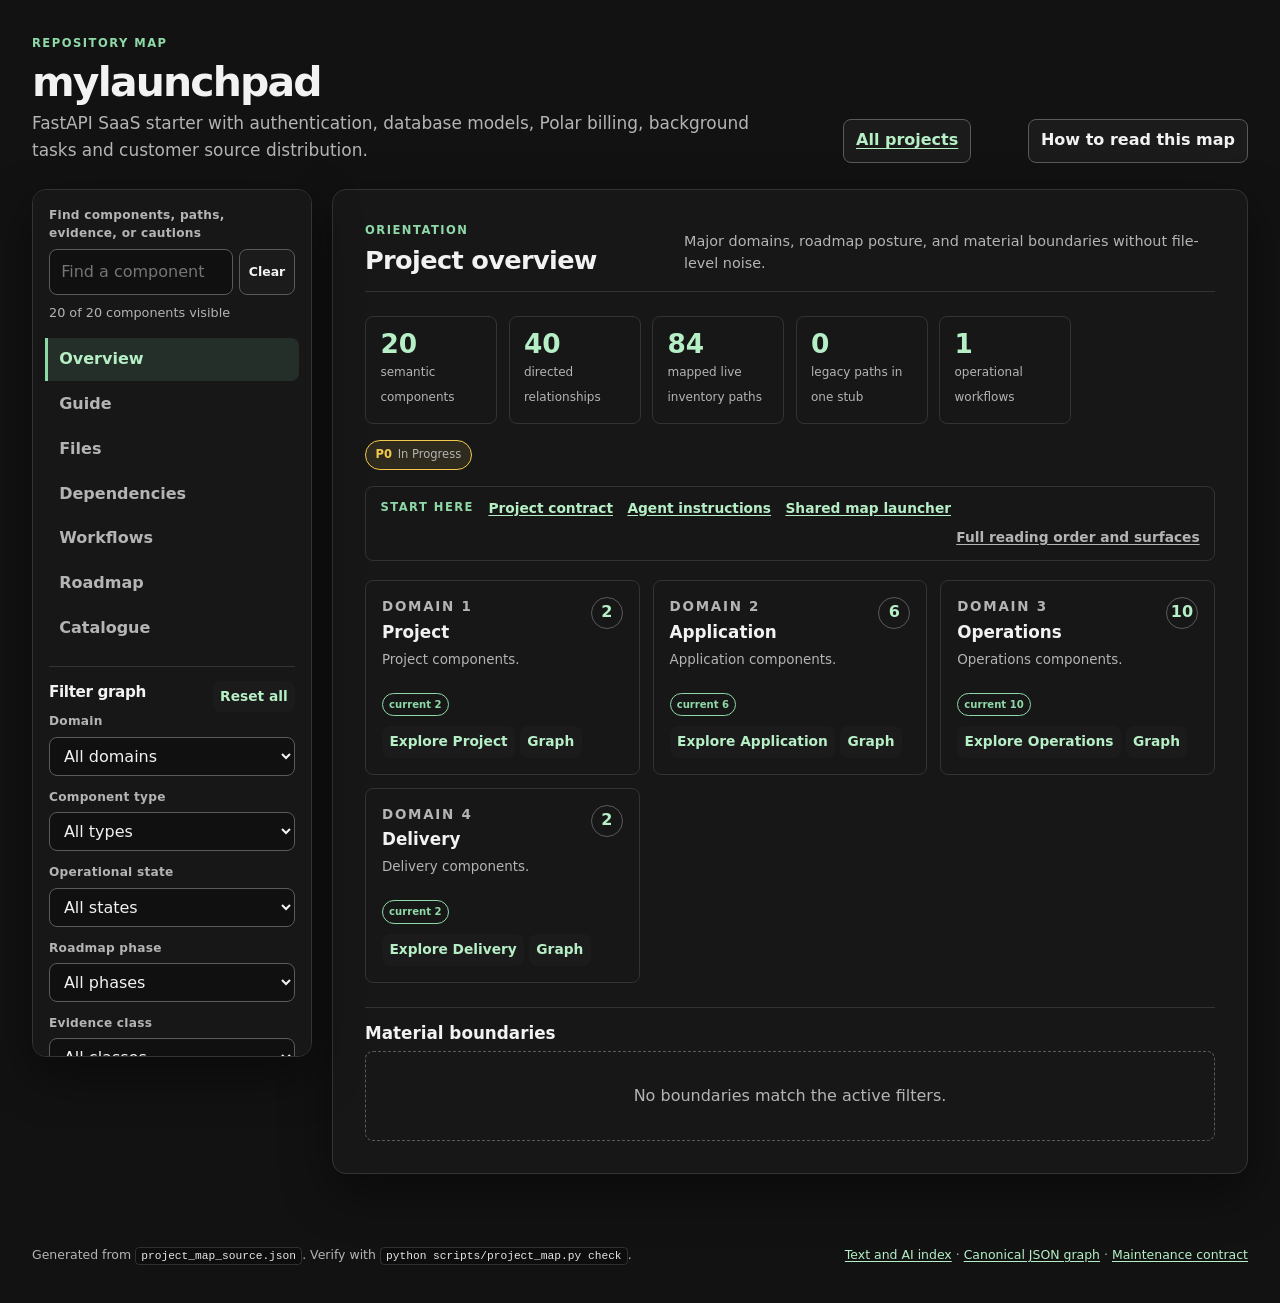
==== commit 9d6bf474: "Map application dependencies and fixture-mediated API tests" ====
--- a/docs/project_map/index.html
+++ b/docs/project_map/index.html
@@ -1841,6 +1841,7 @@
       <h1>mylaunchpad</h1>
       <p>FastAPI SaaS starter with authentication, database models, Polar billing, background tasks and customer source distribution.</p>
     </div>
+    <a class="secondary-button" href="file:///C:/Drive/Brain/docs/knowledge/index.html">All projects</a>
     <div class="header-actions">
       <button id="filter-toggle" class="secondary-button" type="button" aria-expanded="false" aria-controls="filter-panel">
         Filters <span id="active-filter-count" class="count-badge">0</span>
@@ -2016,7 +2017,7 @@
 <li><a href="../../scripts/project_map.py">Shared map launcher</a> <code>scripts/project_map.py</code>: Build, check and query repository navigation.</li></ol>
         <div class="domain-grid"><article><h3>Project</h3><p>Project components.</p><p><strong>Components:</strong> Project contract and configuration, Product guides and deployment documentation</p></article>
 <article><h3>Application</h3><p>Application components.</p><p><strong>Components:</strong> Versioned API routes, Authentication and password security, Polar billing and webhook verification, Application startup and configuration, Request and response schemas and 1 more</p></article>
-<article><h3>Operations</h3><p>Operations components.</p><p><strong>Components:</strong> CI workflows, Authored map and generated navigation, Vault-injected development startup, Automated verification, In-process background tasks</p></article>
+<article><h3>Operations</h3><p>Operations components.</p><p><strong>Components:</strong> CI workflows, Authored map and generated navigation, Vault-injected development startup, Automated verification, Tests for Versioned API routes, Polar billing and webhook verification, Application startup and configuration, Database and ORM models and 5 more</p></article>
 <article><h3>Delivery</h3><p>Delivery components.</p><p><strong>Components:</strong> Customer release package, Application templates and static assets</p></article></div>
       </section>
     </main>
@@ -2035,7 +2036,7 @@
     <p><a href="INDEX.md">Text and AI index</a> <span aria-hidden="true">&#183;</span> <a href="project_map.json">Canonical JSON graph</a> <span aria-hidden="true">&#183;</span> <a href="README.md">Maintenance contract</a></p>
   </footer>
 
-  <script id="project-map-data" type="application/json">{"schema_version":1,"metadata":{"generated_by":"scripts/project_map.py","generation_command":"python scripts/project_map.py build","source_sha256":"061e449f3b2fcea4de0f007fe9a2221ddb324f06e2c71b7809e05e4e3766790f","inventory_path_sha256":"cf62f62e7b81be84d1f0a1e7cc021e3ffb5bfe2258d46f8e1cddc32bbff8ae3a"},"project":{"id":"mylaunchpad","name":"mylaunchpad","tagline":"FastAPI SaaS starter with authentication, database models, Polar billing, background tasks and customer source distribution.","purpose":"FastAPI SaaS starter with authentication, database models, Polar billing, background tasks and customer source distribution.","source_of_truth":"docs/project_map/project_map_source.json and tracked repository files.","generation_command":"python scripts/project_map.py build"},"statistics":{"nodes":15,"relationships":14,"inventory_paths":84,"mapped_nonlegacy_paths":84,"legacy_paths":0,"by_classification":{"current":15},"by_domain":{"domain.application":6,"domain.delivery":2,"domain.operations":5,"domain.project":2},"by_type":{"component":15}},"entry_points":[{"path":"README.md","label":"Project contract","purpose":"FastAPI SaaS starter with authentication, database models, Polar billing, background tasks and customer source distribution."},{"path":"AGENTS.md","label":"Agent instructions","purpose":"Read project rules and map commands."},{"path":"scripts/project_map.py","label":"Shared map launcher","purpose":"Build, check and query repository navigation."}],"domains":[{"id":"domain.project","name":"Project","purpose":"Project components.","order":0},{"id":"domain.application","name":"Application","purpose":"Application components.","order":1},{"id":"domain.operations","name":"Operations","purpose":"Operations components.","order":2},{"id":"domain.delivery","name":"Delivery","purpose":"Delivery components.","order":3}],"phases":[{"id":"phase.maintenance","label":"P0","name":"Maintain the current project","status":"in_progress","order":0,"summary":"Maintain repository components and validate changes. This phase does not claim production approval.","evidence":[{"path":"README.md","locator":"# PyLaunchpad","claim":"Repository evidence for project contract and configuration."}]}],"nodes":[{"id":"app.api","name":"Versioned API routes","purpose":"Versioned API routes.","type":"component","domain":"domain.application","classification":"current","lifecycle":{"implementation":"implemented","operation":"conditional","governance":"not_applicable"},"paths":["pylaunchpad/api"],"evidence":[{"path":"CLAUDE.md","locator":"Versioned REST API endpoints.","claim":"Repository evidence for versioned api routes."}],"phases":[],"tags":[],"cautions":[],"inventory_count":7,"incoming_relationships":["relation.6"],"outgoing_relationships":[]},{"id":"app.auth","name":"Authentication and password security","purpose":"Authentication and password security.","type":"component","domain":"domain.application","classification":"current","lifecycle":{"implementation":"implemented","operation":"conditional","governance":"not_applicable"},"paths":["pylaunchpad/auth"],"evidence":[{"path":"AGENTS.md","locator":"All password hashes use","claim":"Repository evidence for authentication and password security."}],"phases":[],"tags":[],"cautions":[],"inventory_count":3,"incoming_relationships":["relation.7"],"outgoing_relationships":[]},{"id":"app.billing","name":"Polar billing and webhook verification","purpose":"Polar billing and webhook verification.","type":"component","domain":"domain.application","classification":"current","lifecycle":{"implementation":"implemented","operation":"conditional","governance":"not_applicable"},"paths":["pylaunchpad/billing"],"evidence":[{"path":"AGENTS.md","locator":"Polar.sh webhooks verify Standard Webhooks","claim":"Repository evidence for polar billing and webhook verification."}],"phases":[],"tags":[],"cautions":[],"inventory_count":3,"incoming_relationships":["relation.10"],"outgoing_relationships":[]},{"id":"app.bootstrap","name":"Application startup and configuration","purpose":"Application startup and configuration.","type":"component","domain":"domain.application","classification":"current","lifecycle":{"implementation":"implemented","operation":"conditional","governance":"not_applicable"},"paths":["pylaunchpad/__init__.py","pylaunchpad/app.py","pylaunchpad/cli.py","pylaunchpad/config.py","pylaunchpad/marketing.py"],"evidence":[{"path":"pylaunchpad/app.py","locator":"def create_app()","claim":"Repository evidence for application startup and configuration."}],"phases":[],"tags":[],"cautions":[],"inventory_count":5,"incoming_relationships":["relation.5"],"outgoing_relationships":[]},{"id":"app.schemas","name":"Request and response schemas","purpose":"Request and response schemas.","type":"component","domain":"domain.application","classification":"current","lifecycle":{"implementation":"implemented","operation":"conditional","governance":"not_applicable"},"paths":["pylaunchpad/schemas"],"evidence":[{"path":"AGENTS.md","locator":"use explicit response models","claim":"Repository evidence for request and response schemas."}],"phases":[],"tags":[],"cautions":[],"inventory_count":4,"incoming_relationships":["relation.9"],"outgoing_relationships":[]},{"id":"data.models","name":"Database and ORM models","purpose":"Database and ORM models.","type":"component","domain":"domain.application","classification":"current","lifecycle":{"implementation":"implemented","operation":"conditional","governance":"not_applicable"},"paths":["pylaunchpad/models","pylaunchpad/database.py"],"evidence":[{"path":"CLAUDE.md","locator":"SQLAlchemy session generator.","claim":"Repository evidence for database and orm models."}],"phases":[],"tags":[],"cautions":[],"inventory_count":6,"incoming_relationships":["relation.8"],"outgoing_relationships":[]},{"id":"delivery.release","name":"Customer release package","purpose":"Customer release package.","type":"component","domain":"domain.delivery","classification":"current","lifecycle":{"implementation":"implemented","operation":"conditional","governance":"not_applicable"},"paths":["distribution"],"evidence":[{"path":"distribution/build_release.py","locator":"PACKAGE_NAME = f\"pylaunchpad-pro-v{VERSION}\"","claim":"Repository evidence for customer release package."}],"phases":[],"tags":[],"cautions":[],"inventory_count":2,"incoming_relationships":["relation.13"],"outgoing_relationships":[]},{"id":"governance.ci","name":"CI workflows","purpose":"CI workflows.","type":"component","domain":"domain.operations","classification":"current","lifecycle":{"implementation":"implemented","operation":"conditional","governance":"not_applicable"},"paths":[".github"],"evidence":[{"path":"README.md","locator":"# PyLaunchpad","claim":"Repository evidence for ci workflows."}],"phases":[],"tags":[],"cautions":[],"inventory_count":2,"incoming_relationships":["relation.2"],"outgoing_relationships":[]},{"id":"governance.map","name":"Authored map and generated navigation","purpose":"Authored map and generated navigation.","type":"component","domain":"domain.operations","classification":"current","lifecycle":{"implementation":"implemented","operation":"conditional","governance":"not_applicable"},"paths":["docs/project_map"],"evidence":[{"path":"AGENTS.md","locator":"## Project navigation","claim":"Repository evidence for authored map and generated navigation."}],"phases":[],"tags":[],"cautions":[],"inventory_count":4,"incoming_relationships":["relation.1"],"outgoing_relationships":[]},{"id":"ops.secrets","name":"Vault-injected development startup","purpose":"Vault-injected development startup.","type":"component","domain":"domain.operations","classification":"current","lifecycle":{"implementation":"implemented","operation":"conditional","governance":"not_applicable"},"paths":["scripts"],"evidence":[{"path":"AGENTS.md","locator":"Inject secrets into child processes using","claim":"Repository evidence for vault-injected development startup."}],"phases":[],"tags":[],"cautions":[],"inventory_count":2,"incoming_relationships":["relation.14"],"outgoing_relationships":[]},{"id":"project.boundary","name":"Project contract and configuration","purpose":"Project contract and configuration.","type":"component","domain":"domain.project","classification":"current","lifecycle":{"implementation":"implemented","operation":"conditional","governance":"not_applicable"},"paths":[".cursorrules",".env.example",".gitignore","AGENTS.md","CLAUDE.md","Caddyfile","Dockerfile","LICENSE","docker-compose.yml","pyproject.toml"],"evidence":[{"path":"README.md","locator":"# PyLaunchpad","claim":"Repository evidence for project contract and configuration."}],"phases":[],"tags":[],"cautions":["Keep all credentials in the mylaunchpad vault collection. Do not copy credentials into .env files.","The pylaunchpad Brain scope owns durable external context.","Polar is also used by YieldEngine, but the products have separate credentials and source."],"inventory_count":10,"incoming_relationships":[],"outgoing_relationships":["relation.1","relation.10","relation.11","relation.12","relation.13","relation.14","relation.2","relation.3","relation.4","relation.5","relation.6","relation.7","relation.8","relation.9"]},{"id":"project.docs","name":"Product guides and deployment documentation","purpose":"Product guides and deployment documentation.","type":"component","domain":"domain.project","classification":"current","lifecycle":{"implementation":"implemented","operation":"conditional","governance":"not_applicable"},"paths":["DEPLOY.md","LAUNCH_KIT.md","LEGAL.md","MAINTENANCE.md","MARKETING_STRATEGY.md","POLAR_SETUP.md","README.md","SUPPORT.md","docs/ai-micro-saas-guide.html","docs/d4e5f61a7b8c9d0e1f2a3b4c5d6e7f80.txt","docs/demo.html","docs/docs.html","docs/fastapi-polar-guide.html","docs/index.html","docs/preview.png","docs/robots.txt","docs/sitemap.xml","docs/style.css","docs/terms.html","docs/vs-nextjs.html"],"evidence":[{"path":"README.md","locator":"# PyLaunchpad","claim":"Repository evidence for product guides and deployment documentation."}],"phases":[],"tags":[],"cautions":[],"inventory_count":20,"incoming_relationships":["relation.3"],"outgoing_relationships":[]},{"id":"quality.tests","name":"Automated verification","purpose":"Automated verification.","type":"component","domain":"domain.operations","classification":"current","lifecycle":{"implementation":"implemented","operation":"conditional","governance":"not_applicable"},"paths":["tests"],"evidence":[{"path":"README.md","locator":"# PyLaunchpad","claim":"Repository evidence for automated verification."}],"phases":[],"tags":[],"cautions":[],"inventory_count":7,"incoming_relationships":["relation.4"],"outgoing_relationships":[]},{"id":"runtime.tasks","name":"In-process background tasks","purpose":"In-process background tasks.","type":"component","domain":"domain.operations","classification":"current","lifecycle":{"implementation":"implemented","operation":"conditional","governance":"not_applicable"},"paths":["pylaunchpad/tasks"],"evidence":[{"path":"pylaunchpad/app.py","locator":"await task_worker.start()","claim":"Repository evidence for in-process background tasks."}],"phases":[],"tags":[],"cautions":[],"inventory_count":2,"incoming_relationships":["relation.11"],"outgoing_relationships":[]},{"id":"web.application","name":"Application templates and static assets","purpose":"Application templates and static assets.","type":"component","domain":"domain.delivery","classification":"current","lifecycle":{"implementation":"implemented","operation":"conditional","governance":"not_applicable"},"paths":["pylaunchpad/templates","pylaunchpad/static"],"evidence":[{"path":"pylaunchpad/app.py","locator":"TEMPLATES_DIR = BASE_DIR / \"templates\"","claim":"Repository evidence for application templates and static assets."}],"phases":[],"tags":[],"cautions":[],"inventory_count":7,"incoming_relationships":["relation.12"],"outgoing_relationships":[]}],"relationships":[{"id":"relation.1","type":"contains","source":"project.boundary","target":"governance.map","classification":"current","label":"Repository component","evidence":[{"path":"AGENTS.md","locator":"## Project navigation","claim":"Repository evidence for authored map and generated navigation."}]},{"id":"relation.10","type":"contains","source":"project.boundary","target":"app.billing","classification":"current","label":"Repository component","evidence":[{"path":"AGENTS.md","locator":"Polar.sh webhooks verify Standard Webhooks","claim":"Repository evidence for polar billing and webhook verification."}]},{"id":"relation.11","type":"contains","source":"project.boundary","target":"runtime.tasks","classification":"current","label":"Repository component","evidence":[{"path":"pylaunchpad/app.py","locator":"await task_worker.start()","claim":"Repository evidence for in-process background tasks."}]},{"id":"relation.12","type":"contains","source":"project.boundary","target":"web.application","classification":"current","label":"Repository component","evidence":[{"path":"pylaunchpad/app.py","locator":"TEMPLATES_DIR = BASE_DIR / \"templates\"","claim":"Repository evidence for application templates and static assets."}]},{"id":"relation.13","type":"contains","source":"project.boundary","target":"delivery.release","classification":"current","label":"Repository component","evidence":[{"path":"distribution/build_release.py","locator":"PACKAGE_NAME = f\"pylaunchpad-pro-v{VERSION}\"","claim":"Repository evidence for customer release package."}]},{"id":"relation.14","type":"contains","source":"project.boundary","target":"ops.secrets","classification":"current","label":"Repository component","evidence":[{"path":"AGENTS.md","locator":"Inject secrets into child processes using","claim":"Repository evidence for vault-injected development startup."}]},{"id":"relation.2","type":"contains","source":"project.boundary","target":"governance.ci","classification":"current","label":"Repository component","evidence":[{"path":"README.md","locator":"# PyLaunchpad","claim":"Repository evidence for ci workflows."}]},{"id":"relation.3","type":"contains","source":"project.boundary","target":"project.docs","classification":"current","label":"Repository component","evidence":[{"path":"README.md","locator":"# PyLaunchpad","claim":"Repository evidence for product guides and deployment documentation."}]},{"id":"relation.4","type":"contains","source":"project.boundary","target":"quality.tests","classification":"current","label":"Repository component","evidence":[{"path":"README.md","locator":"# PyLaunchpad","claim":"Repository evidence for automated verification."}]},{"id":"relation.5","type":"contains","source":"project.boundary","target":"app.bootstrap","classification":"current","label":"Repository component","evidence":[{"path":"pylaunchpad/app.py","locator":"def create_app()","claim":"Repository evidence for application startup and configuration."}]},{"id":"relation.6","type":"contains","source":"project.boundary","target":"app.api","classification":"current","label":"Repository component","evidence":[{"path":"CLAUDE.md","locator":"Versioned REST API endpoints.","claim":"Repository evidence for versioned api routes."}]},{"id":"relation.7","type":"contains","source":"project.boundary","target":"app.auth","classification":"current","label":"Repository component","evidence":[{"path":"AGENTS.md","locator":"All password hashes use","claim":"Repository evidence for authentication and password security."}]},{"id":"relation.8","type":"contains","source":"project.boundary","target":"data.models","classification":"current","label":"Repository component","evidence":[{"path":"CLAUDE.md","locator":"SQLAlchemy session generator.","claim":"Repository evidence for database and orm models."}]},{"id":"relation.9","type":"contains","source":"project.boundary","target":"app.schemas","classification":"current","label":"Repository component","evidence":[{"path":"AGENTS.md","locator":"use explicit response models","claim":"Repository evidence for request and response schemas."}]}],"domain_relationships":[{"source":"domain.project","target":"domain.application","count":6,"types":{"contains":6}},{"source":"domain.project","target":"domain.delivery","count":2,"types":{"contains":2}},{"source":"domain.project","target":"domain.operations","count":5,"types":{"contains":5}},{"source":"domain.project","target":"domain.project","count":1,"types":{"contains":1}}],"workflows":[{"id":"workflow.primary","name":"Run and package the SaaS starter","purpose":"Follow component ownership through the main project workflow. These steps do not authorise external operations.","classification":"current","steps":[{"node":"ops.secrets","label":"Vault-injected development startup"},{"node":"app.bootstrap","label":"Application startup and configuration"},{"node":"app.auth","label":"Authentication and password security"},{"node":"app.api","label":"Versioned API routes"},{"node":"app.billing","label":"Polar billing and webhook verification"},{"node":"quality.tests","label":"Automated verification"},{"node":"delivery.release","label":"Customer release package"}],"evidence":[{"path":"AGENTS.md","locator":"Inject secrets into child processes using","claim":"Repository evidence for vault-injected development startup."}]}],"conditional_artifacts":[],"catalogues":[],"sibling_sets":[],"inventory":{"path_index":{".cursorrules":"project.boundary",".env.example":"project.boundary",".github/copilot-instructions.md":"governance.ci",".github/workflows/ci.yml":"governance.ci",".gitignore":"project.boundary","AGENTS.md":"project.boundary","CLAUDE.md":"project.boundary","Caddyfile":"project.boundary","DEPLOY.md":"project.docs","Dockerfile":"project.boundary","LAUNCH_KIT.md":"project.docs","LEGAL.md":"project.docs","LICENSE":"project.boundary","MAINTENANCE.md":"project.docs","MARKETING_STRATEGY.md":"project.docs","POLAR_SETUP.md":"project.docs","README.md":"project.docs","SUPPORT.md":"project.docs","distribution/LICENSE":"delivery.release","distribution/build_release.py":"delivery.release","docker-compose.yml":"project.boundary","docs/ai-micro-saas-guide.html":"project.docs","docs/d4e5f61a7b8c9d0e1f2a3b4c5d6e7f80.txt":"project.docs","docs/demo.html":"project.docs","docs/docs.html":"project.docs","docs/fastapi-polar-guide.html":"project.docs","docs/index.html":"project.docs","docs/preview.png":"project.docs","docs/project_map/INDEX.md":"governance.map","docs/project_map/index.html":"governance.map","docs/project_map/project_map.json":"governance.map","docs/project_map/project_map_source.json":"governance.map","docs/robots.txt":"project.docs","docs/sitemap.xml":"project.docs","docs/style.css":"project.docs","docs/terms.html":"project.docs","docs/vs-nextjs.html":"project.docs","pylaunchpad/__init__.py":"app.bootstrap","pylaunchpad/api/__init__.py":"app.api","pylaunchpad/api/v1/__init__.py":"app.api","pylaunchpad/api/v1/apikeys.py":"app.api","pylaunchpad/api/v1/auth.py":"app.api","pylaunchpad/api/v1/billing.py":"app.api","pylaunchpad/api/v1/health.py":"app.api","pylaunchpad/api/v1/webhook.py":"app.api","pylaunchpad/app.py":"app.bootstrap","pylaunchpad/auth/__init__.py":"app.auth","pylaunchpad/auth/dependencies.py":"app.auth","pylaunchpad/auth/security.py":"app.auth","pylaunchpad/billing/__init__.py":"app.billing","pylaunchpad/billing/polar.py":"app.billing","pylaunchpad/billing/webhooks.py":"app.billing","pylaunchpad/cli.py":"app.bootstrap","pylaunchpad/config.py":"app.bootstrap","pylaunchpad/database.py":"data.models","pylaunchpad/marketing.py":"app.bootstrap","pylaunchpad/models/__init__.py":"data.models","pylaunchpad/models/apikey.py":"data.models","pylaunchpad/models/base.py":"data.models","pylaunchpad/models/billing.py":"data.models","pylaunchpad/models/user.py":"data.models","pylaunchpad/schemas/__init__.py":"app.schemas","pylaunchpad/schemas/apikey.py":"app.schemas","pylaunchpad/schemas/billing.py":"app.schemas","pylaunchpad/schemas/user.py":"app.schemas","pylaunchpad/static/css/style.css":"web.application","pylaunchpad/static/js/app.js":"web.application","pylaunchpad/tasks/__init__.py":"runtime.tasks","pylaunchpad/tasks/worker.py":"runtime.tasks","pylaunchpad/templates/base.html":"web.application","pylaunchpad/templates/dashboard.html":"web.application","pylaunchpad/templates/index.html":"web.application","pylaunchpad/templates/login.html":"web.application","pylaunchpad/templates/register.html":"web.application","pyproject.toml":"project.boundary","scripts/project_map.py":"ops.secrets","scripts/pylaunchpad_vault.ps1":"ops.secrets","tests/conftest.py":"quality.tests","tests/test_api.py":"quality.tests","tests/test_auth.py":"quality.tests","tests/test_billing.py":"quality.tests","tests/test_cli.py":"quality.tests","tests/test_seo.py":"quality.tests","tests/test_tasks.py":"quality.tests"},"legacy_stub":{"owner":"archive.legacy","tracked_path_count":0,"represented_as_stub":true},"coverage":{"unmapped_paths":[],"ambiguous_paths":[]}}}</script>
+  <script id="project-map-data" type="application/json">{"schema_version":1,"metadata":{"generated_by":"scripts/project_map.py","generation_command":"python scripts/project_map.py build","source_sha256":"4c36d152bc41dfa18eccc804a19633285fe86b05b4c941b43fbff0c322dc8982","inventory_path_sha256":"cf62f62e7b81be84d1f0a1e7cc021e3ffb5bfe2258d46f8e1cddc32bbff8ae3a"},"project":{"id":"mylaunchpad","name":"mylaunchpad","tagline":"FastAPI SaaS starter with authentication, database models, Polar billing, background tasks and customer source distribution.","purpose":"FastAPI SaaS starter with authentication, database models, Polar billing, background tasks and customer source distribution.","source_of_truth":"docs/project_map/project_map_source.json and tracked repository files.","generation_command":"python scripts/project_map.py build"},"statistics":{"nodes":20,"relationships":40,"inventory_paths":84,"mapped_nonlegacy_paths":84,"legacy_paths":0,"by_classification":{"current":20},"by_domain":{"domain.application":6,"domain.delivery":2,"domain.operations":10,"domain.project":2},"by_type":{"component":20}},"entry_points":[{"path":"README.md","label":"Project contract","purpose":"FastAPI SaaS starter with authentication, database models, Polar billing, background tasks and customer source distribution."},{"path":"AGENTS.md","label":"Agent instructions","purpose":"Read project rules and map commands."},{"path":"scripts/project_map.py","label":"Shared map launcher","purpose":"Build, check and query repository navigation."}],"domains":[{"id":"domain.project","name":"Project","purpose":"Project components.","order":0},{"id":"domain.application","name":"Application","purpose":"Application components.","order":1},{"id":"domain.operations","name":"Operations","purpose":"Operations components.","order":2},{"id":"domain.delivery","name":"Delivery","purpose":"Delivery components.","order":3}],"phases":[{"id":"phase.maintenance","label":"P0","name":"Maintain the current project","status":"in_progress","order":0,"summary":"Maintain repository components and validate changes. This phase does not claim production approval.","evidence":[{"path":"README.md","locator":"# PyLaunchpad","claim":"Repository evidence for project contract and configuration."}]}],"nodes":[{"id":"app.api","name":"Versioned API routes","purpose":"Versioned API routes.","type":"component","domain":"domain.application","classification":"current","lifecycle":{"implementation":"implemented","operation":"conditional","governance":"not_applicable"},"paths":["pylaunchpad/api"],"evidence":[{"path":"CLAUDE.md","locator":"Versioned REST API endpoints.","claim":"Repository evidence for versioned api routes."}],"phases":[],"tags":[],"cautions":[],"inventory_count":7,"incoming_relationships":["relation.6","relation.depends_on.app.bootstrap.app.api","relation.tests.quality.tests.app_api-app_billing-app_bootstrap-data_models.app.api","relation.tests.quality.tests.app_auth-data_models.app.api"],"outgoing_relationships":["relation.depends_on.app.api.app.auth","relation.depends_on.app.api.app.billing","relation.depends_on.app.api.app.bootstrap","relation.depends_on.app.api.app.schemas","relation.depends_on.app.api.data.models"]},{"id":"app.auth","name":"Authentication and password security","purpose":"Authentication and password security.","type":"component","domain":"domain.application","classification":"current","lifecycle":{"implementation":"implemented","operation":"conditional","governance":"not_applicable"},"paths":["pylaunchpad/auth"],"evidence":[{"path":"AGENTS.md","locator":"All password hashes use","claim":"Repository evidence for authentication and password security."}],"phases":[],"tags":[],"cautions":[],"inventory_count":3,"incoming_relationships":["relation.7","relation.depends_on.app.api.app.auth","relation.depends_on.app.billing.app.auth","relation.tests.quality.tests.app_auth-data_models.app.auth","relation.tests.quality.tests.app_auth.app.auth"],"outgoing_relationships":["relation.depends_on.app.auth.app.bootstrap","relation.depends_on.app.auth.data.models"]},{"id":"app.billing","name":"Polar billing and webhook verification","purpose":"Polar billing and webhook verification.","type":"component","domain":"domain.application","classification":"current","lifecycle":{"implementation":"implemented","operation":"conditional","governance":"not_applicable"},"paths":["pylaunchpad/billing"],"evidence":[{"path":"AGENTS.md","locator":"Polar.sh webhooks verify Standard Webhooks","claim":"Repository evidence for polar billing and webhook verification."}],"phases":[],"tags":[],"cautions":[],"inventory_count":3,"incoming_relationships":["relation.10","relation.depends_on.app.api.app.billing","relation.tests.quality.tests.app_api-app_billing-app_bootstrap-data_models.app.billing"],"outgoing_relationships":["relation.depends_on.app.billing.app.auth","relation.depends_on.app.billing.app.bootstrap","relation.depends_on.app.billing.data.models"]},{"id":"app.bootstrap","name":"Application startup and configuration","purpose":"Application startup and configuration.","type":"component","domain":"domain.application","classification":"current","lifecycle":{"implementation":"implemented","operation":"conditional","governance":"not_applicable"},"paths":["pylaunchpad/__init__.py","pylaunchpad/app.py","pylaunchpad/cli.py","pylaunchpad/config.py","pylaunchpad/marketing.py"],"evidence":[{"path":"pylaunchpad/app.py","locator":"def create_app()","claim":"Repository evidence for application startup and configuration."}],"phases":[],"tags":[],"cautions":[],"inventory_count":5,"incoming_relationships":["relation.5","relation.depends_on.app.api.app.bootstrap","relation.depends_on.app.auth.app.bootstrap","relation.depends_on.app.billing.app.bootstrap","relation.depends_on.data.models.app.bootstrap","relation.depends_on.quality.tests.app.bootstrap","relation.tests.quality.tests.app_api-app_billing-app_bootstrap-data_models.app.bootstrap","relation.tests.quality.tests.app_bootstrap.app.bootstrap"],"outgoing_relationships":["relation.depends_on.app.bootstrap.app.api","relation.depends_on.app.bootstrap.data.models","relation.depends_on.app.bootstrap.runtime.tasks"]},{"id":"app.schemas","name":"Request and response schemas","purpose":"Request and response schemas.","type":"component","domain":"domain.application","classification":"current","lifecycle":{"implementation":"implemented","operation":"conditional","governance":"not_applicable"},"paths":["pylaunchpad/schemas"],"evidence":[{"path":"AGENTS.md","locator":"use explicit response models","claim":"Repository evidence for request and response schemas."}],"phases":[],"tags":[],"cautions":[],"inventory_count":4,"incoming_relationships":["relation.9","relation.depends_on.app.api.app.schemas"],"outgoing_relationships":[]},{"id":"data.models","name":"Database and ORM models","purpose":"Database and ORM models.","type":"component","domain":"domain.application","classification":"current","lifecycle":{"implementation":"implemented","operation":"conditional","governance":"not_applicable"},"paths":["pylaunchpad/models","pylaunchpad/database.py"],"evidence":[{"path":"CLAUDE.md","locator":"SQLAlchemy session generator.","claim":"Repository evidence for database and orm models."}],"phases":[],"tags":[],"cautions":[],"inventory_count":6,"incoming_relationships":["relation.8","relation.depends_on.app.api.data.models","relation.depends_on.app.auth.data.models","relation.depends_on.app.billing.data.models","relation.depends_on.app.bootstrap.data.models","relation.depends_on.quality.tests.data.models","relation.tests.quality.tests.app_api-app_billing-app_bootstrap-data_models.data.models","relation.tests.quality.tests.app_auth-data_models.data.models"],"outgoing_relationships":["relation.depends_on.data.models.app.bootstrap"]},{"id":"delivery.release","name":"Customer release package","purpose":"Customer release package.","type":"component","domain":"domain.delivery","classification":"current","lifecycle":{"implementation":"implemented","operation":"conditional","governance":"not_applicable"},"paths":["distribution"],"evidence":[{"path":"distribution/build_release.py","locator":"PACKAGE_NAME = f\"pylaunchpad-pro-v{VERSION}\"","claim":"Repository evidence for customer release package."}],"phases":[],"tags":[],"cautions":[],"inventory_count":2,"incoming_relationships":["relation.13"],"outgoing_relationships":[]},{"id":"governance.ci","name":"CI workflows","purpose":"CI workflows.","type":"component","domain":"domain.operations","classification":"current","lifecycle":{"implementation":"implemented","operation":"conditional","governance":"not_applicable"},"paths":[".github"],"evidence":[{"path":"README.md","locator":"# PyLaunchpad","claim":"Repository evidence for ci workflows."}],"phases":[],"tags":[],"cautions":[],"inventory_count":2,"incoming_relationships":["relation.2"],"outgoing_relationships":[]},{"id":"governance.map","name":"Authored map and generated navigation","purpose":"Authored map and generated navigation.","type":"component","domain":"domain.operations","classification":"current","lifecycle":{"implementation":"implemented","operation":"conditional","governance":"not_applicable"},"paths":["docs/project_map","scripts/project_map.py"],"evidence":[{"path":"AGENTS.md","locator":"## Project navigation","claim":"Repository evidence for authored map and generated navigation."}],"phases":[],"tags":[],"cautions":[],"inventory_count":5,"incoming_relationships":["relation.1"],"outgoing_relationships":[]},{"id":"ops.secrets","name":"Vault-injected development startup","purpose":"Vault-injected development startup.","type":"component","domain":"domain.operations","classification":"current","lifecycle":{"implementation":"implemented","operation":"conditional","governance":"not_applicable"},"paths":["scripts/pylaunchpad_vault.ps1"],"evidence":[{"path":"AGENTS.md","locator":"Inject secrets into child processes using","claim":"Repository evidence for vault-injected development startup."}],"phases":[],"tags":[],"cautions":[],"inventory_count":1,"incoming_relationships":["relation.14"],"outgoing_relationships":[]},{"id":"project.boundary","name":"Project contract and configuration","purpose":"Project contract and configuration.","type":"component","domain":"domain.project","classification":"current","lifecycle":{"implementation":"implemented","operation":"conditional","governance":"not_applicable"},"paths":[".cursorrules",".env.example",".gitignore","AGENTS.md","CLAUDE.md","Caddyfile","Dockerfile","LICENSE","docker-compose.yml","pyproject.toml"],"evidence":[{"path":"README.md","locator":"# PyLaunchpad","claim":"Repository evidence for project contract and configuration."}],"phases":[],"tags":[],"cautions":["Keep all credentials in the mylaunchpad vault collection. Do not copy credentials into .env files.","The pylaunchpad Brain scope owns durable external context.","Polar is also used by YieldEngine, but the products have separate credentials and source."],"inventory_count":10,"incoming_relationships":[],"outgoing_relationships":["relation.1","relation.10","relation.11","relation.12","relation.13","relation.14","relation.2","relation.3","relation.4","relation.5","relation.6","relation.7","relation.8","relation.9"]},{"id":"project.docs","name":"Product guides and deployment documentation","purpose":"Product guides and deployment documentation.","type":"component","domain":"domain.project","classification":"current","lifecycle":{"implementation":"implemented","operation":"conditional","governance":"not_applicable"},"paths":["DEPLOY.md","LAUNCH_KIT.md","LEGAL.md","MAINTENANCE.md","MARKETING_STRATEGY.md","POLAR_SETUP.md","README.md","SUPPORT.md","docs/ai-micro-saas-guide.html","docs/d4e5f61a7b8c9d0e1f2a3b4c5d6e7f80.txt","docs/demo.html","docs/docs.html","docs/fastapi-polar-guide.html","docs/index.html","docs/preview.png","docs/robots.txt","docs/sitemap.xml","docs/style.css","docs/terms.html","docs/vs-nextjs.html"],"evidence":[{"path":"README.md","locator":"# PyLaunchpad","claim":"Repository evidence for product guides and deployment documentation."}],"phases":[],"tags":[],"cautions":[],"inventory_count":20,"incoming_relationships":["relation.3"],"outgoing_relationships":[]},{"id":"quality.tests","name":"Automated verification","purpose":"Own shared test fixtures and tests whose component targets have no authored association.","type":"component","domain":"domain.operations","classification":"current","lifecycle":{"implementation":"implemented","operation":"conditional","governance":"not_applicable"},"paths":["tests"],"evidence":[{"path":"README.md","locator":"# PyLaunchpad","claim":"Repository evidence for automated verification."}],"phases":[],"tags":[],"cautions":[],"inventory_count":1,"incoming_relationships":["relation.4"],"outgoing_relationships":["relation.depends_on.quality.tests.app.bootstrap","relation.depends_on.quality.tests.data.models"]},{"id":"quality.tests.app_api-app_billing-app_bootstrap-data_models","name":"Tests for Versioned API routes, Polar billing and webhook verification, Application startup and configuration, Database and ORM models","purpose":"Test only the component contracts named by the source imports and assertions.","type":"component","domain":"domain.operations","classification":"current","lifecycle":{"implementation":"implemented","operation":"conditional","governance":"not_applicable"},"paths":["tests/test_billing.py"],"evidence":[{"path":"tests/test_billing.py","locator":"from pylaunchpad.api.v1.billing import polar_client","claim":"Imports pylaunchpad/api/v1/billing.py for test assertions."},{"path":"tests/test_billing.py","locator":"from pylaunchpad.billing.webhooks import verify_webhook_signature","claim":"Imports pylaunchpad/billing/webhooks.py for test assertions."},{"path":"tests/test_billing.py","locator":"from pylaunchpad.config import settings","claim":"Imports pylaunchpad/config.py for test assertions."},{"path":"tests/test_billing.py","locator":"from pylaunchpad.models.user import User","claim":"Imports pylaunchpad/models/user.py for test assertions."}],"phases":[],"tags":[],"cautions":["These are source associations. They do not prove runtime test coverage."],"inventory_count":1,"incoming_relationships":[],"outgoing_relationships":["relation.tests.quality.tests.app_api-app_billing-app_bootstrap-data_models.app.api","relation.tests.quality.tests.app_api-app_billing-app_bootstrap-data_models.app.billing","relation.tests.quality.tests.app_api-app_billing-app_bootstrap-data_models.app.bootstrap","relation.tests.quality.tests.app_api-app_billing-app_bootstrap-data_models.data.models"]},{"id":"quality.tests.app_auth","name":"Tests for Authentication and password security","purpose":"Test only the component contracts named by the source imports and assertions.","type":"component","domain":"domain.operations","classification":"current","lifecycle":{"implementation":"implemented","operation":"conditional","governance":"not_applicable"},"paths":["tests/test_auth.py"],"evidence":[{"path":"tests/test_auth.py","locator":"from pylaunchpad.auth.security import (","claim":"Imports pylaunchpad/auth/security.py for test assertions."}],"phases":[],"tags":[],"cautions":["These are source associations. They do not prove runtime test coverage."],"inventory_count":1,"incoming_relationships":[],"outgoing_relationships":["relation.tests.quality.tests.app_auth.app.auth"]},{"id":"quality.tests.app_auth-data_models","name":"Tests for API routes, authentication and database models","purpose":"Test only the component contracts named by the source imports and assertions.","type":"component","domain":"domain.operations","classification":"current","lifecycle":{"implementation":"implemented","operation":"conditional","governance":"not_applicable"},"paths":["tests/test_api.py"],"evidence":[{"path":"tests/test_api.py","locator":"from pylaunchpad.auth.security import hash_password, create_access_token","claim":"Imports pylaunchpad/auth/security.py for test assertions."},{"path":"tests/test_api.py","locator":"from pylaunchpad.models.user import User","claim":"Imports pylaunchpad/models/user.py for test assertions."},{"path":"tests/test_api.py","locator":"response = client.get(\"/api/v1/health\")","claim":"Checks API responses through the client fixture."},{"path":"tests/conftest.py","locator":"with TestClient(app) as test_client:","claim":"Supplies a client for the application routes."}],"phases":[],"tags":[],"cautions":["These are source associations. They do not prove runtime test coverage."],"inventory_count":1,"incoming_relationships":[],"outgoing_relationships":["relation.tests.quality.tests.app_auth-data_models.app.api","relation.tests.quality.tests.app_auth-data_models.app.auth","relation.tests.quality.tests.app_auth-data_models.data.models"]},{"id":"quality.tests.app_bootstrap","name":"Tests for Application startup and configuration","purpose":"Test only the component contracts named by the source imports and assertions.","type":"component","domain":"domain.operations","classification":"current","lifecycle":{"implementation":"implemented","operation":"conditional","governance":"not_applicable"},"paths":["tests/test_cli.py","tests/test_seo.py"],"evidence":[{"path":"tests/test_cli.py","locator":"from pylaunchpad.cli import backup_database, generate_secret_key, init_project, verify_license","claim":"Imports pylaunchpad/cli.py for test assertions."},{"path":"tests/test_seo.py","locator":"from pylaunchpad.cli import audit_seo, generate_utm, run_indexnow, run_link_check","claim":"Imports pylaunchpad/cli.py for test assertions."}],"phases":[],"tags":[],"cautions":["These are source associations. They do not prove runtime test coverage."],"inventory_count":2,"incoming_relationships":[],"outgoing_relationships":["relation.tests.quality.tests.app_bootstrap.app.bootstrap"]},{"id":"quality.tests.runtime_tasks","name":"Tests for In-process background tasks","purpose":"Test only the component contracts named by the source imports and assertions.","type":"component","domain":"domain.operations","classification":"current","lifecycle":{"implementation":"implemented","operation":"conditional","governance":"not_applicable"},"paths":["tests/test_tasks.py"],"evidence":[{"path":"tests/test_tasks.py","locator":"from pylaunchpad.tasks.worker import TaskWorker","claim":"Imports pylaunchpad/tasks/worker.py for test assertions."}],"phases":[],"tags":[],"cautions":["These are source associations. They do not prove runtime test coverage."],"inventory_count":1,"incoming_relationships":[],"outgoing_relationships":["relation.tests.quality.tests.runtime_tasks.runtime.tasks"]},{"id":"runtime.tasks","name":"In-process background tasks","purpose":"In-process background tasks.","type":"component","domain":"domain.operations","classification":"current","lifecycle":{"implementation":"implemented","operation":"conditional","governance":"not_applicable"},"paths":["pylaunchpad/tasks"],"evidence":[{"path":"pylaunchpad/app.py","locator":"await task_worker.start()","claim":"Repository evidence for in-process background tasks."}],"phases":[],"tags":[],"cautions":[],"inventory_count":2,"incoming_relationships":["relation.11","relation.depends_on.app.bootstrap.runtime.tasks","relation.tests.quality.tests.runtime_tasks.runtime.tasks"],"outgoing_relationships":[]},{"id":"web.application","name":"Application templates and static assets","purpose":"Application templates and static assets.","type":"component","domain":"domain.delivery","classification":"current","lifecycle":{"implementation":"implemented","operation":"conditional","governance":"not_applicable"},"paths":["pylaunchpad/templates","pylaunchpad/static"],"evidence":[{"path":"pylaunchpad/app.py","locator":"TEMPLATES_DIR = BASE_DIR / \"templates\"","claim":"Repository evidence for application templates and static assets."}],"phases":[],"tags":[],"cautions":[],"inventory_count":7,"incoming_relationships":["relation.12"],"outgoing_relationships":[]}],"relationships":[{"id":"relation.1","type":"contains","source":"project.boundary","target":"governance.map","classification":"current","label":"Repository component","evidence":[{"path":"AGENTS.md","locator":"## Project navigation","claim":"Repository evidence for authored map and generated navigation."}]},{"id":"relation.10","type":"contains","source":"project.boundary","target":"app.billing","classification":"current","label":"Repository component","evidence":[{"path":"AGENTS.md","locator":"Polar.sh webhooks verify Standard Webhooks","claim":"Repository evidence for polar billing and webhook verification."}]},{"id":"relation.11","type":"contains","source":"project.boundary","target":"runtime.tasks","classification":"current","label":"Repository component","evidence":[{"path":"pylaunchpad/app.py","locator":"await task_worker.start()","claim":"Repository evidence for in-process background tasks."}]},{"id":"relation.12","type":"contains","source":"project.boundary","target":"web.application","classification":"current","label":"Repository component","evidence":[{"path":"pylaunchpad/app.py","locator":"TEMPLATES_DIR = BASE_DIR / \"templates\"","claim":"Repository evidence for application templates and static assets."}]},{"id":"relation.13","type":"contains","source":"project.boundary","target":"delivery.release","classification":"current","label":"Repository component","evidence":[{"path":"distribution/build_release.py","locator":"PACKAGE_NAME = f\"pylaunchpad-pro-v{VERSION}\"","claim":"Repository evidence for customer release package."}]},{"id":"relation.14","type":"contains","source":"project.boundary","target":"ops.secrets","classification":"current","label":"Repository component","evidence":[{"path":"AGENTS.md","locator":"Inject secrets into child processes using","claim":"Repository evidence for vault-injected development startup."}]},{"id":"relation.2","type":"contains","source":"project.boundary","target":"governance.ci","classification":"current","label":"Repository component","evidence":[{"path":"README.md","locator":"# PyLaunchpad","claim":"Repository evidence for ci workflows."}]},{"id":"relation.3","type":"contains","source":"project.boundary","target":"project.docs","classification":"current","label":"Repository component","evidence":[{"path":"README.md","locator":"# PyLaunchpad","claim":"Repository evidence for product guides and deployment documentation."}]},{"id":"relation.4","type":"contains","source":"project.boundary","target":"quality.tests","classification":"current","label":"Repository component","evidence":[{"path":"README.md","locator":"# PyLaunchpad","claim":"Repository evidence for automated verification."}]},{"id":"relation.5","type":"contains","source":"project.boundary","target":"app.bootstrap","classification":"current","label":"Repository component","evidence":[{"path":"pylaunchpad/app.py","locator":"def create_app()","claim":"Repository evidence for application startup and configuration."}]},{"id":"relation.6","type":"contains","source":"project.boundary","target":"app.api","classification":"current","label":"Repository component","evidence":[{"path":"CLAUDE.md","locator":"Versioned REST API endpoints.","claim":"Repository evidence for versioned api routes."}]},{"id":"relation.7","type":"contains","source":"project.boundary","target":"app.auth","classification":"current","label":"Repository component","evidence":[{"path":"AGENTS.md","locator":"All password hashes use","claim":"Repository evidence for authentication and password security."}]},{"id":"relation.8","type":"contains","source":"project.boundary","target":"data.models","classification":"current","label":"Repository component","evidence":[{"path":"CLAUDE.md","locator":"SQLAlchemy session generator.","claim":"Repository evidence for database and orm models."}]},{"id":"relation.9","type":"contains","source":"project.boundary","target":"app.schemas","classification":"current","label":"Repository component","evidence":[{"path":"AGENTS.md","locator":"use explicit response models","claim":"Repository evidence for request and response schemas."}]},{"id":"relation.depends_on.app.api.app.auth","type":"depends_on","source":"app.api","target":"app.auth","classification":"current","evidence":[{"path":"pylaunchpad/api/v1/apikeys.py","locator":"from pylaunchpad.auth.security import generate_api_key","claim":"Imports pylaunchpad/auth/security.py for this component."},{"path":"pylaunchpad/api/v1/apikeys.py","locator":"from pylaunchpad.auth.dependencies import get_current_active_user","claim":"Imports pylaunchpad/auth/dependencies.py for this component."},{"path":"pylaunchpad/api/v1/auth.py","locator":"from pylaunchpad.auth.security import hash_password, verify_password, create_access_token","claim":"Imports pylaunchpad/auth/security.py for this component."},{"path":"pylaunchpad/api/v1/auth.py","locator":"from pylaunchpad.auth.dependencies import get_current_active_user","claim":"Imports pylaunchpad/auth/dependencies.py for this component."},{"path":"pylaunchpad/api/v1/billing.py","locator":"from pylaunchpad.auth.dependencies import get_current_active_user, get_current_user","claim":"Imports pylaunchpad/auth/dependencies.py for this component."}]},{"id":"relation.depends_on.app.api.app.billing","type":"depends_on","source":"app.api","target":"app.billing","classification":"current","evidence":[{"path":"pylaunchpad/api/v1/billing.py","locator":"from pylaunchpad.billing.polar import polar_client","claim":"Imports pylaunchpad/billing/polar.py for this component."},{"path":"pylaunchpad/api/v1/webhook.py","locator":"from pylaunchpad.billing.webhooks import verify_webhook_signature, process_webhook_event","claim":"Imports pylaunchpad/billing/webhooks.py for this component."}]},{"id":"relation.depends_on.app.api.app.bootstrap","type":"depends_on","source":"app.api","target":"app.bootstrap","classification":"current","evidence":[{"path":"pylaunchpad/api/v1/health.py","locator":"from pylaunchpad.config import settings","claim":"Imports pylaunchpad/config.py for this component."}]},{"id":"relation.depends_on.app.api.app.schemas","type":"depends_on","source":"app.api","target":"app.schemas","classification":"current","evidence":[{"path":"pylaunchpad/api/v1/apikeys.py","locator":"from pylaunchpad.schemas.apikey import (","claim":"Imports pylaunchpad/schemas/apikey.py for this component."},{"path":"pylaunchpad/api/v1/auth.py","locator":"from pylaunchpad.schemas.user import (","claim":"Imports pylaunchpad/schemas/user.py for this component."},{"path":"pylaunchpad/api/v1/billing.py","locator":"from pylaunchpad.schemas.billing import (","claim":"Imports pylaunchpad/schemas/billing.py for this component."}]},{"id":"relation.depends_on.app.api.data.models","type":"depends_on","source":"app.api","target":"data.models","classification":"current","evidence":[{"path":"pylaunchpad/api/v1/apikeys.py","locator":"from pylaunchpad.database import get_db","claim":"Imports pylaunchpad/database.py for this component."},{"path":"pylaunchpad/api/v1/apikeys.py","locator":"from pylaunchpad.models.user import User","claim":"Imports pylaunchpad/models/user.py for this component."},{"path":"pylaunchpad/api/v1/apikeys.py","locator":"from pylaunchpad.models.apikey import APIKey","claim":"Imports pylaunchpad/models/apikey.py for this component."},{"path":"pylaunchpad/api/v1/auth.py","locator":"from pylaunchpad.database import get_db","claim":"Imports pylaunchpad/database.py for this component."},{"path":"pylaunchpad/api/v1/auth.py","locator":"from pylaunchpad.models.user import User","claim":"Imports pylaunchpad/models/user.py for this component."},{"path":"pylaunchpad/api/v1/billing.py","locator":"from pylaunchpad.database import get_db","claim":"Imports pylaunchpad/database.py for this component."},{"path":"pylaunchpad/api/v1/billing.py","locator":"from pylaunchpad.models.user import User","claim":"Imports pylaunchpad/models/user.py for this component."},{"path":"pylaunchpad/api/v1/billing.py","locator":"from pylaunchpad.models.billing import Order, Subscription","claim":"Imports pylaunchpad/models/billing.py for this component."},{"path":"pylaunchpad/api/v1/health.py","locator":"from pylaunchpad.database import get_db","claim":"Imports pylaunchpad/database.py for this component."},{"path":"pylaunchpad/api/v1/webhook.py","locator":"from pylaunchpad.database import get_db","claim":"Imports pylaunchpad/database.py for this component."}]},{"id":"relation.depends_on.app.auth.app.bootstrap","type":"depends_on","source":"app.auth","target":"app.bootstrap","classification":"current","evidence":[{"path":"pylaunchpad/auth/security.py","locator":"from pylaunchpad.config import settings","claim":"Imports pylaunchpad/config.py for this component."}]},{"id":"relation.depends_on.app.auth.data.models","type":"depends_on","source":"app.auth","target":"data.models","classification":"current","evidence":[{"path":"pylaunchpad/auth/dependencies.py","locator":"from pylaunchpad.database import get_db","claim":"Imports pylaunchpad/database.py for this component."},{"path":"pylaunchpad/auth/dependencies.py","locator":"from pylaunchpad.models.base import utc_now","claim":"Imports pylaunchpad/models/base.py for this component."},{"path":"pylaunchpad/auth/dependencies.py","locator":"from pylaunchpad.models.user import User","claim":"Imports pylaunchpad/models/user.py for this component."},{"path":"pylaunchpad/auth/dependencies.py","locator":"from pylaunchpad.models.apikey import APIKey","claim":"Imports pylaunchpad/models/apikey.py for this component."}]},{"id":"relation.depends_on.app.billing.app.auth","type":"depends_on","source":"app.billing","target":"app.auth","classification":"current","evidence":[{"path":"pylaunchpad/billing/webhooks.py","locator":"from pylaunchpad.auth.security import hash_password","claim":"Imports pylaunchpad/auth/security.py for this component."}]},{"id":"relation.depends_on.app.billing.app.bootstrap","type":"depends_on","source":"app.billing","target":"app.bootstrap","classification":"current","evidence":[{"path":"pylaunchpad/billing/polar.py","locator":"from pylaunchpad.config import settings","claim":"Imports pylaunchpad/config.py for this component."},{"path":"pylaunchpad/billing/webhooks.py","locator":"from pylaunchpad.config import settings","claim":"Imports pylaunchpad/config.py for this component."}]},{"id":"relation.depends_on.app.billing.data.models","type":"depends_on","source":"app.billing","target":"data.models","classification":"current","evidence":[{"path":"pylaunchpad/billing/webhooks.py","locator":"from pylaunchpad.models.user import User","claim":"Imports pylaunchpad/models/user.py for this component."},{"path":"pylaunchpad/billing/webhooks.py","locator":"from pylaunchpad.models.billing import Order, Subscription","claim":"Imports pylaunchpad/models/billing.py for this component."}]},{"id":"relation.depends_on.app.bootstrap.app.api","type":"depends_on","source":"app.bootstrap","target":"app.api","classification":"current","evidence":[{"path":"pylaunchpad/app.py","locator":"from pylaunchpad.api import api_v1_router","claim":"Imports pylaunchpad/api/__init__.py for this component."}]},{"id":"relation.depends_on.app.bootstrap.data.models","type":"depends_on","source":"app.bootstrap","target":"data.models","classification":"current","evidence":[{"path":"pylaunchpad/app.py","locator":"from pylaunchpad.database import init_db","claim":"Imports pylaunchpad/database.py for this component."}]},{"id":"relation.depends_on.app.bootstrap.runtime.tasks","type":"depends_on","source":"app.bootstrap","target":"runtime.tasks","classification":"current","evidence":[{"path":"pylaunchpad/app.py","locator":"from pylaunchpad.tasks.worker import task_worker","claim":"Imports pylaunchpad/tasks/worker.py for this component."}]},{"id":"relation.depends_on.data.models.app.bootstrap","type":"depends_on","source":"data.models","target":"app.bootstrap","classification":"current","evidence":[{"path":"pylaunchpad/database.py","locator":"from pylaunchpad.config import settings","claim":"Imports pylaunchpad/config.py for this component."}]},{"id":"relation.depends_on.quality.tests.app.bootstrap","type":"depends_on","source":"quality.tests","target":"app.bootstrap","classification":"current","evidence":[{"path":"tests/conftest.py","locator":"from pylaunchpad.config import settings","claim":"Imports pylaunchpad/config.py for this component."},{"path":"tests/conftest.py","locator":"from pylaunchpad.app import app  # noqa: E402","claim":"Imports pylaunchpad/app.py for this component."}]},{"id":"relation.depends_on.quality.tests.data.models","type":"depends_on","source":"quality.tests","target":"data.models","classification":"current","evidence":[{"path":"tests/conftest.py","locator":"from pylaunchpad.database import Base, get_db  # noqa: E402","claim":"Imports pylaunchpad/database.py for this component."}]},{"id":"relation.tests.quality.tests.app_api-app_billing-app_bootstrap-data_models.app.api","type":"tests","source":"quality.tests.app_api-app_billing-app_bootstrap-data_models","target":"app.api","classification":"current","evidence":[{"path":"tests/test_billing.py","locator":"from pylaunchpad.api.v1.billing import polar_client","claim":"Imports pylaunchpad/api/v1/billing.py for test assertions."}]},{"id":"relation.tests.quality.tests.app_api-app_billing-app_bootstrap-data_models.app.billing","type":"tests","source":"quality.tests.app_api-app_billing-app_bootstrap-data_models","target":"app.billing","classification":"current","evidence":[{"path":"tests/test_billing.py","locator":"from pylaunchpad.billing.webhooks import verify_webhook_signature","claim":"Imports pylaunchpad/billing/webhooks.py for test assertions."}]},{"id":"relation.tests.quality.tests.app_api-app_billing-app_bootstrap-data_models.app.bootstrap","type":"tests","source":"quality.tests.app_api-app_billing-app_bootstrap-data_models","target":"app.bootstrap","classification":"current","evidence":[{"path":"tests/test_billing.py","locator":"from pylaunchpad.config import settings","claim":"Imports pylaunchpad/config.py for test assertions."}]},{"id":"relation.tests.quality.tests.app_api-app_billing-app_bootstrap-data_models.data.models","type":"tests","source":"quality.tests.app_api-app_billing-app_bootstrap-data_models","target":"data.models","classification":"current","evidence":[{"path":"tests/test_billing.py","locator":"from pylaunchpad.models.user import User","claim":"Imports pylaunchpad/models/user.py for test assertions."}]},{"id":"relation.tests.quality.tests.app_auth-data_models.app.api","type":"tests","source":"quality.tests.app_auth-data_models","target":"app.api","classification":"current","evidence":[{"path":"tests/test_api.py","locator":"\"/api/v1/apikeys\",","claim":"Exercises API-key routes through the client fixture."},{"path":"tests/conftest.py","locator":"with TestClient(app) as test_client:","claim":"Supplies a client for the application routes."}]},{"id":"relation.tests.quality.tests.app_auth-data_models.app.auth","type":"tests","source":"quality.tests.app_auth-data_models","target":"app.auth","classification":"current","evidence":[{"path":"tests/test_api.py","locator":"from pylaunchpad.auth.security import hash_password, create_access_token","claim":"Imports pylaunchpad/auth/security.py for test assertions."}]},{"id":"relation.tests.quality.tests.app_auth-data_models.data.models","type":"tests","source":"quality.tests.app_auth-data_models","target":"data.models","classification":"current","evidence":[{"path":"tests/test_api.py","locator":"from pylaunchpad.models.user import User","claim":"Imports pylaunchpad/models/user.py for test assertions."}]},{"id":"relation.tests.quality.tests.app_auth.app.auth","type":"tests","source":"quality.tests.app_auth","target":"app.auth","classification":"current","evidence":[{"path":"tests/test_auth.py","locator":"from pylaunchpad.auth.security import (","claim":"Imports pylaunchpad/auth/security.py for test assertions."}]},{"id":"relation.tests.quality.tests.app_bootstrap.app.bootstrap","type":"tests","source":"quality.tests.app_bootstrap","target":"app.bootstrap","classification":"current","evidence":[{"path":"tests/test_cli.py","locator":"from pylaunchpad.cli import backup_database, generate_secret_key, init_project, verify_license","claim":"Imports pylaunchpad/cli.py for test assertions."},{"path":"tests/test_seo.py","locator":"from pylaunchpad.cli import audit_seo, generate_utm, run_indexnow, run_link_check","claim":"Imports pylaunchpad/cli.py for test assertions."}]},{"id":"relation.tests.quality.tests.runtime_tasks.runtime.tasks","type":"tests","source":"quality.tests.runtime_tasks","target":"runtime.tasks","classification":"current","evidence":[{"path":"tests/test_tasks.py","locator":"from pylaunchpad.tasks.worker import TaskWorker","claim":"Imports pylaunchpad/tasks/worker.py for test assertions."}]}],"domain_relationships":[{"source":"domain.application","target":"domain.application","count":13,"types":{"depends_on":13}},{"source":"domain.application","target":"domain.operations","count":1,"types":{"depends_on":1}},{"source":"domain.operations","target":"domain.application","count":11,"types":{"depends_on":2,"tests":9}},{"source":"domain.operations","target":"domain.operations","count":1,"types":{"tests":1}},{"source":"domain.project","target":"domain.application","count":6,"types":{"contains":6}},{"source":"domain.project","target":"domain.delivery","count":2,"types":{"contains":2}},{"source":"domain.project","target":"domain.operations","count":5,"types":{"contains":5}},{"source":"domain.project","target":"domain.project","count":1,"types":{"contains":1}}],"workflows":[{"id":"workflow.primary","name":"Run and package the SaaS starter","purpose":"Follow component ownership through the main project workflow. These steps do not authorise external operations.","classification":"current","steps":[{"node":"ops.secrets","label":"Vault-injected development startup"},{"node":"app.bootstrap","label":"Application startup and configuration"},{"node":"app.auth","label":"Authentication and password security"},{"node":"app.api","label":"Versioned API routes"},{"node":"app.billing","label":"Polar billing and webhook verification"},{"node":"quality.tests","label":"Automated verification"},{"node":"delivery.release","label":"Customer release package"}],"evidence":[{"path":"AGENTS.md","locator":"Inject secrets into child processes using","claim":"Repository evidence for vault-injected development startup."}]}],"conditional_artifacts":[],"catalogues":[{"id":"catalogue.api","name":"API routes","purpose":"Find versioned routes and router assembly.","kind":"prefix","pattern":"pylaunchpad/api/","allow_empty":false,"count":7,"paths":["pylaunchpad/api/__init__.py","pylaunchpad/api/v1/__init__.py","pylaunchpad/api/v1/apikeys.py","pylaunchpad/api/v1/auth.py","pylaunchpad/api/v1/billing.py","pylaunchpad/api/v1/health.py","pylaunchpad/api/v1/webhook.py"]},{"id":"catalogue.models","name":"Persistence models","purpose":"Find database models and their shared base.","kind":"prefix","pattern":"pylaunchpad/models/","allow_empty":false,"count":5,"paths":["pylaunchpad/models/__init__.py","pylaunchpad/models/apikey.py","pylaunchpad/models/base.py","pylaunchpad/models/billing.py","pylaunchpad/models/user.py"]},{"id":"catalogue.schemas","name":"Request and response contracts","purpose":"Find schema definitions used by the API.","kind":"prefix","pattern":"pylaunchpad/schemas/","allow_empty":false,"count":4,"paths":["pylaunchpad/schemas/__init__.py","pylaunchpad/schemas/apikey.py","pylaunchpad/schemas/billing.py","pylaunchpad/schemas/user.py"]},{"id":"catalogue.templates","name":"Application templates","purpose":"Find the browser templates.","kind":"prefix","pattern":"pylaunchpad/templates/","allow_empty":false,"count":5,"paths":["pylaunchpad/templates/base.html","pylaunchpad/templates/dashboard.html","pylaunchpad/templates/index.html","pylaunchpad/templates/login.html","pylaunchpad/templates/register.html"]},{"id":"catalogue.tasks","name":"Background task runtime","purpose":"Find task definitions, queue and worker lifecycle.","kind":"prefix","pattern":"pylaunchpad/tasks/","allow_empty":false,"count":2,"paths":["pylaunchpad/tasks/__init__.py","pylaunchpad/tasks/worker.py"]},{"id":"catalogue.tests","name":"Application tests","purpose":"Find API, authentication, billing and task tests.","kind":"prefix","pattern":"tests/","allow_empty":false,"count":7,"paths":["tests/conftest.py","tests/test_api.py","tests/test_auth.py","tests/test_billing.py","tests/test_cli.py","tests/test_seo.py","tests/test_tasks.py"]},{"id":"catalogue.release","name":"Release packaging","purpose":"Find the customer distribution package.","kind":"prefix","pattern":"distribution/","allow_empty":false,"count":2,"paths":["distribution/LICENSE","distribution/build_release.py"]},{"id":"catalogue.startup","name":"Startup and map tooling","purpose":"Find the Vault startup wrapper and the map launcher.","kind":"prefix","pattern":"scripts/","allow_empty":false,"count":2,"paths":["scripts/project_map.py","scripts/pylaunchpad_vault.ps1"]}],"sibling_sets":[],"inventory":{"path_index":{".cursorrules":"project.boundary",".env.example":"project.boundary",".github/copilot-instructions.md":"governance.ci",".github/workflows/ci.yml":"governance.ci",".gitignore":"project.boundary","AGENTS.md":"project.boundary","CLAUDE.md":"project.boundary","Caddyfile":"project.boundary","DEPLOY.md":"project.docs","Dockerfile":"project.boundary","LAUNCH_KIT.md":"project.docs","LEGAL.md":"project.docs","LICENSE":"project.boundary","MAINTENANCE.md":"project.docs","MARKETING_STRATEGY.md":"project.docs","POLAR_SETUP.md":"project.docs","README.md":"project.docs","SUPPORT.md":"project.docs","distribution/LICENSE":"delivery.release","distribution/build_release.py":"delivery.release","docker-compose.yml":"project.boundary","docs/ai-micro-saas-guide.html":"project.docs","docs/d4e5f61a7b8c9d0e1f2a3b4c5d6e7f80.txt":"project.docs","docs/demo.html":"project.docs","docs/docs.html":"project.docs","docs/fastapi-polar-guide.html":"project.docs","docs/index.html":"project.docs","docs/preview.png":"project.docs","docs/project_map/INDEX.md":"governance.map","docs/project_map/index.html":"governance.map","docs/project_map/project_map.json":"governance.map","docs/project_map/project_map_source.json":"governance.map","docs/robots.txt":"project.docs","docs/sitemap.xml":"project.docs","docs/style.css":"project.docs","docs/terms.html":"project.docs","docs/vs-nextjs.html":"project.docs","pylaunchpad/__init__.py":"app.bootstrap","pylaunchpad/api/__init__.py":"app.api","pylaunchpad/api/v1/__init__.py":"app.api","pylaunchpad/api/v1/apikeys.py":"app.api","pylaunchpad/api/v1/auth.py":"app.api","pylaunchpad/api/v1/billing.py":"app.api","pylaunchpad/api/v1/health.py":"app.api","pylaunchpad/api/v1/webhook.py":"app.api","pylaunchpad/app.py":"app.bootstrap","pylaunchpad/auth/__init__.py":"app.auth","pylaunchpad/auth/dependencies.py":"app.auth","pylaunchpad/auth/security.py":"app.auth","pylaunchpad/billing/__init__.py":"app.billing","pylaunchpad/billing/polar.py":"app.billing","pylaunchpad/billing/webhooks.py":"app.billing","pylaunchpad/cli.py":"app.bootstrap","pylaunchpad/config.py":"app.bootstrap","pylaunchpad/database.py":"data.models","pylaunchpad/marketing.py":"app.bootstrap","pylaunchpad/models/__init__.py":"data.models","pylaunchpad/models/apikey.py":"data.models","pylaunchpad/models/base.py":"data.models","pylaunchpad/models/billing.py":"data.models","pylaunchpad/models/user.py":"data.models","pylaunchpad/schemas/__init__.py":"app.schemas","pylaunchpad/schemas/apikey.py":"app.schemas","pylaunchpad/schemas/billing.py":"app.schemas","pylaunchpad/schemas/user.py":"app.schemas","pylaunchpad/static/css/style.css":"web.application","pylaunchpad/static/js/app.js":"web.application","pylaunchpad/tasks/__init__.py":"runtime.tasks","pylaunchpad/tasks/worker.py":"runtime.tasks","pylaunchpad/templates/base.html":"web.application","pylaunchpad/templates/dashboard.html":"web.application","pylaunchpad/templates/index.html":"web.application","pylaunchpad/templates/login.html":"web.application","pylaunchpad/templates/register.html":"web.application","pyproject.toml":"project.boundary","scripts/project_map.py":"governance.map","scripts/pylaunchpad_vault.ps1":"ops.secrets","tests/conftest.py":"quality.tests","tests/test_api.py":"quality.tests.app_auth-data_models","tests/test_auth.py":"quality.tests.app_auth","tests/test_billing.py":"quality.tests.app_api-app_billing-app_bootstrap-data_models","tests/test_cli.py":"quality.tests.app_bootstrap","tests/test_seo.py":"quality.tests.app_bootstrap","tests/test_tasks.py":"quality.tests.runtime_tasks"},"legacy_stub":{"owner":"archive.legacy","tracked_path_count":0,"represented_as_stub":true},"coverage":{"unmapped_paths":[],"ambiguous_paths":[]}}}</script>
 <script>"use strict";
 
 (function initialiseProjectMap() {
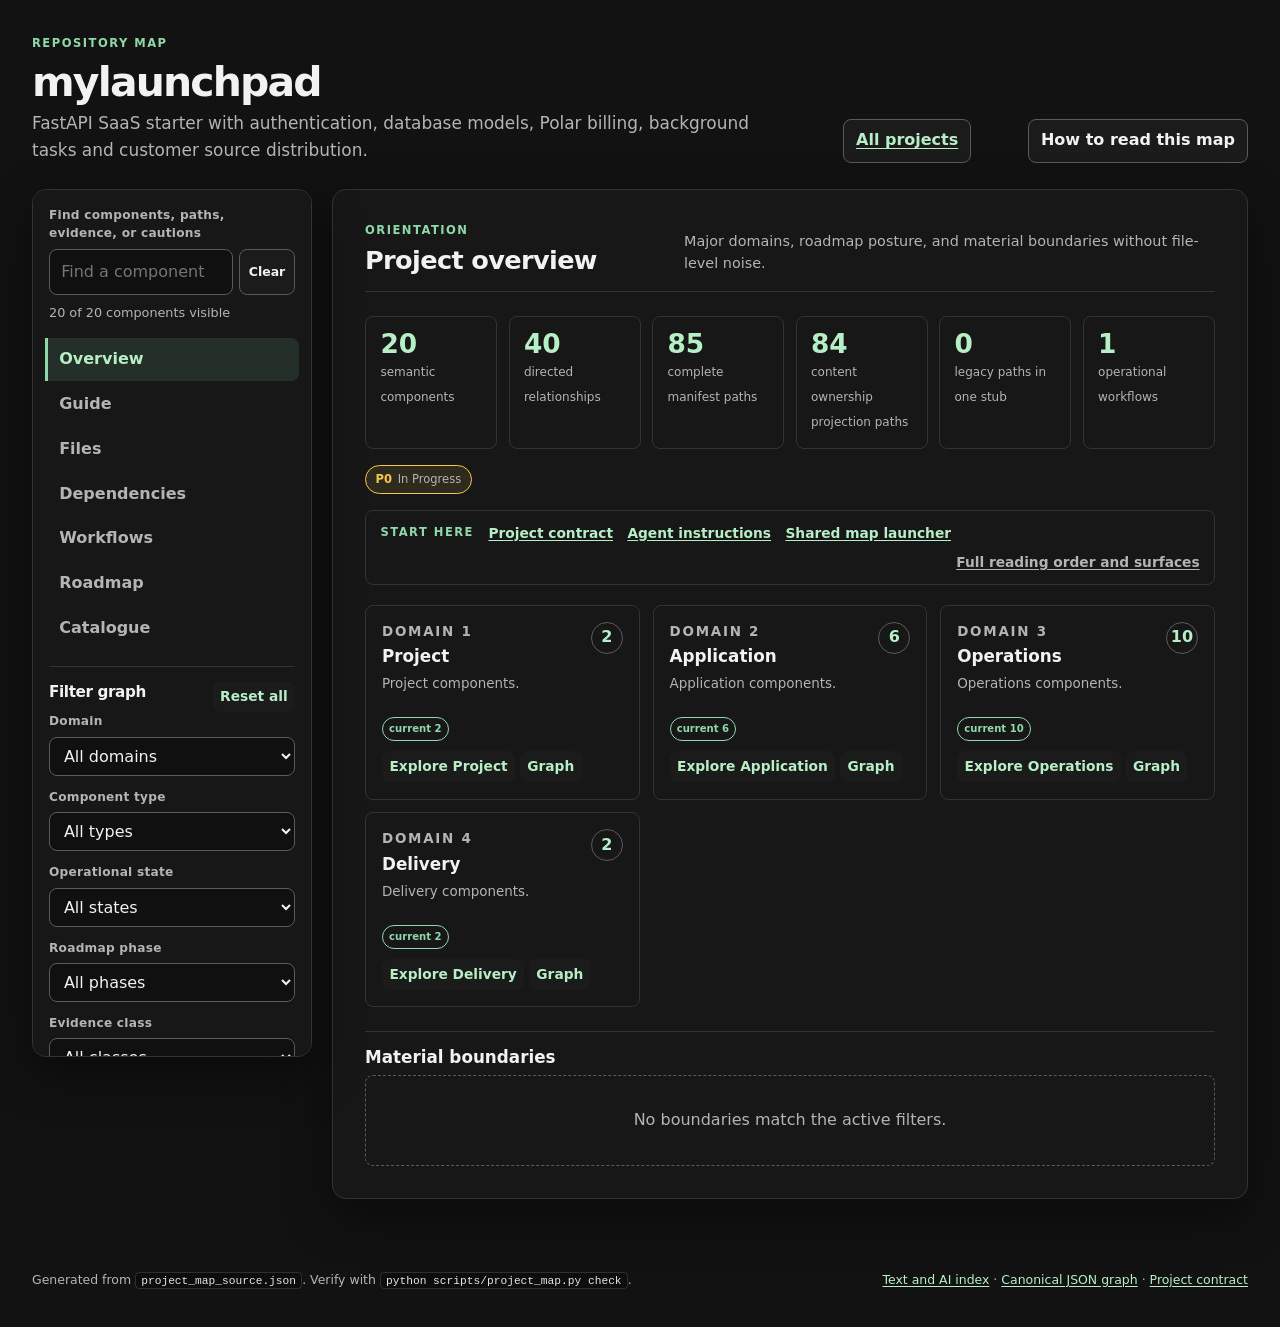
==== commit 33a8d94f: "Complete map inventories and navigation" ====
--- a/docs/project_map/index.html
+++ b/docs/project_map/index.html
@@ -2033,10 +2033,10 @@
 
   <footer>
     <p>Generated from <code>project_map_source.json</code>. Verify with <code>python scripts/project_map.py check</code>.</p>
-    <p><a href="INDEX.md">Text and AI index</a> <span aria-hidden="true">&#183;</span> <a href="project_map.json">Canonical JSON graph</a> <span aria-hidden="true">&#183;</span> <a href="README.md">Maintenance contract</a></p>
+    <p><a href="INDEX.md">Text and AI index</a> <span aria-hidden="true">&#183;</span> <a href="project_map.json">Canonical JSON graph</a> <span aria-hidden="true">&#183;</span> <a href="../../README.md">Project contract</a></p>
   </footer>
 
-  <script id="project-map-data" type="application/json">{"schema_version":1,"metadata":{"generated_by":"scripts/project_map.py","generation_command":"python scripts/project_map.py build","source_sha256":"4c36d152bc41dfa18eccc804a19633285fe86b05b4c941b43fbff0c322dc8982","inventory_path_sha256":"cf62f62e7b81be84d1f0a1e7cc021e3ffb5bfe2258d46f8e1cddc32bbff8ae3a"},"project":{"id":"mylaunchpad","name":"mylaunchpad","tagline":"FastAPI SaaS starter with authentication, database models, Polar billing, background tasks and customer source distribution.","purpose":"FastAPI SaaS starter with authentication, database models, Polar billing, background tasks and customer source distribution.","source_of_truth":"docs/project_map/project_map_source.json and tracked repository files.","generation_command":"python scripts/project_map.py build"},"statistics":{"nodes":20,"relationships":40,"inventory_paths":84,"mapped_nonlegacy_paths":84,"legacy_paths":0,"by_classification":{"current":20},"by_domain":{"domain.application":6,"domain.delivery":2,"domain.operations":10,"domain.project":2},"by_type":{"component":20}},"entry_points":[{"path":"README.md","label":"Project contract","purpose":"FastAPI SaaS starter with authentication, database models, Polar billing, background tasks and customer source distribution."},{"path":"AGENTS.md","label":"Agent instructions","purpose":"Read project rules and map commands."},{"path":"scripts/project_map.py","label":"Shared map launcher","purpose":"Build, check and query repository navigation."}],"domains":[{"id":"domain.project","name":"Project","purpose":"Project components.","order":0},{"id":"domain.application","name":"Application","purpose":"Application components.","order":1},{"id":"domain.operations","name":"Operations","purpose":"Operations components.","order":2},{"id":"domain.delivery","name":"Delivery","purpose":"Delivery components.","order":3}],"phases":[{"id":"phase.maintenance","label":"P0","name":"Maintain the current project","status":"in_progress","order":0,"summary":"Maintain repository components and validate changes. This phase does not claim production approval.","evidence":[{"path":"README.md","locator":"# PyLaunchpad","claim":"Repository evidence for project contract and configuration."}]}],"nodes":[{"id":"app.api","name":"Versioned API routes","purpose":"Versioned API routes.","type":"component","domain":"domain.application","classification":"current","lifecycle":{"implementation":"implemented","operation":"conditional","governance":"not_applicable"},"paths":["pylaunchpad/api"],"evidence":[{"path":"CLAUDE.md","locator":"Versioned REST API endpoints.","claim":"Repository evidence for versioned api routes."}],"phases":[],"tags":[],"cautions":[],"inventory_count":7,"incoming_relationships":["relation.6","relation.depends_on.app.bootstrap.app.api","relation.tests.quality.tests.app_api-app_billing-app_bootstrap-data_models.app.api","relation.tests.quality.tests.app_auth-data_models.app.api"],"outgoing_relationships":["relation.depends_on.app.api.app.auth","relation.depends_on.app.api.app.billing","relation.depends_on.app.api.app.bootstrap","relation.depends_on.app.api.app.schemas","relation.depends_on.app.api.data.models"]},{"id":"app.auth","name":"Authentication and password security","purpose":"Authentication and password security.","type":"component","domain":"domain.application","classification":"current","lifecycle":{"implementation":"implemented","operation":"conditional","governance":"not_applicable"},"paths":["pylaunchpad/auth"],"evidence":[{"path":"AGENTS.md","locator":"All password hashes use","claim":"Repository evidence for authentication and password security."}],"phases":[],"tags":[],"cautions":[],"inventory_count":3,"incoming_relationships":["relation.7","relation.depends_on.app.api.app.auth","relation.depends_on.app.billing.app.auth","relation.tests.quality.tests.app_auth-data_models.app.auth","relation.tests.quality.tests.app_auth.app.auth"],"outgoing_relationships":["relation.depends_on.app.auth.app.bootstrap","relation.depends_on.app.auth.data.models"]},{"id":"app.billing","name":"Polar billing and webhook verification","purpose":"Polar billing and webhook verification.","type":"component","domain":"domain.application","classification":"current","lifecycle":{"implementation":"implemented","operation":"conditional","governance":"not_applicable"},"paths":["pylaunchpad/billing"],"evidence":[{"path":"AGENTS.md","locator":"Polar.sh webhooks verify Standard Webhooks","claim":"Repository evidence for polar billing and webhook verification."}],"phases":[],"tags":[],"cautions":[],"inventory_count":3,"incoming_relationships":["relation.10","relation.depends_on.app.api.app.billing","relation.tests.quality.tests.app_api-app_billing-app_bootstrap-data_models.app.billing"],"outgoing_relationships":["relation.depends_on.app.billing.app.auth","relation.depends_on.app.billing.app.bootstrap","relation.depends_on.app.billing.data.models"]},{"id":"app.bootstrap","name":"Application startup and configuration","purpose":"Application startup and configuration.","type":"component","domain":"domain.application","classification":"current","lifecycle":{"implementation":"implemented","operation":"conditional","governance":"not_applicable"},"paths":["pylaunchpad/__init__.py","pylaunchpad/app.py","pylaunchpad/cli.py","pylaunchpad/config.py","pylaunchpad/marketing.py"],"evidence":[{"path":"pylaunchpad/app.py","locator":"def create_app()","claim":"Repository evidence for application startup and configuration."}],"phases":[],"tags":[],"cautions":[],"inventory_count":5,"incoming_relationships":["relation.5","relation.depends_on.app.api.app.bootstrap","relation.depends_on.app.auth.app.bootstrap","relation.depends_on.app.billing.app.bootstrap","relation.depends_on.data.models.app.bootstrap","relation.depends_on.quality.tests.app.bootstrap","relation.tests.quality.tests.app_api-app_billing-app_bootstrap-data_models.app.bootstrap","relation.tests.quality.tests.app_bootstrap.app.bootstrap"],"outgoing_relationships":["relation.depends_on.app.bootstrap.app.api","relation.depends_on.app.bootstrap.data.models","relation.depends_on.app.bootstrap.runtime.tasks"]},{"id":"app.schemas","name":"Request and response schemas","purpose":"Request and response schemas.","type":"component","domain":"domain.application","classification":"current","lifecycle":{"implementation":"implemented","operation":"conditional","governance":"not_applicable"},"paths":["pylaunchpad/schemas"],"evidence":[{"path":"AGENTS.md","locator":"use explicit response models","claim":"Repository evidence for request and response schemas."}],"phases":[],"tags":[],"cautions":[],"inventory_count":4,"incoming_relationships":["relation.9","relation.depends_on.app.api.app.schemas"],"outgoing_relationships":[]},{"id":"data.models","name":"Database and ORM models","purpose":"Database and ORM models.","type":"component","domain":"domain.application","classification":"current","lifecycle":{"implementation":"implemented","operation":"conditional","governance":"not_applicable"},"paths":["pylaunchpad/models","pylaunchpad/database.py"],"evidence":[{"path":"CLAUDE.md","locator":"SQLAlchemy session generator.","claim":"Repository evidence for database and orm models."}],"phases":[],"tags":[],"cautions":[],"inventory_count":6,"incoming_relationships":["relation.8","relation.depends_on.app.api.data.models","relation.depends_on.app.auth.data.models","relation.depends_on.app.billing.data.models","relation.depends_on.app.bootstrap.data.models","relation.depends_on.quality.tests.data.models","relation.tests.quality.tests.app_api-app_billing-app_bootstrap-data_models.data.models","relation.tests.quality.tests.app_auth-data_models.data.models"],"outgoing_relationships":["relation.depends_on.data.models.app.bootstrap"]},{"id":"delivery.release","name":"Customer release package","purpose":"Customer release package.","type":"component","domain":"domain.delivery","classification":"current","lifecycle":{"implementation":"implemented","operation":"conditional","governance":"not_applicable"},"paths":["distribution"],"evidence":[{"path":"distribution/build_release.py","locator":"PACKAGE_NAME = f\"pylaunchpad-pro-v{VERSION}\"","claim":"Repository evidence for customer release package."}],"phases":[],"tags":[],"cautions":[],"inventory_count":2,"incoming_relationships":["relation.13"],"outgoing_relationships":[]},{"id":"governance.ci","name":"CI workflows","purpose":"CI workflows.","type":"component","domain":"domain.operations","classification":"current","lifecycle":{"implementation":"implemented","operation":"conditional","governance":"not_applicable"},"paths":[".github"],"evidence":[{"path":"README.md","locator":"# PyLaunchpad","claim":"Repository evidence for ci workflows."}],"phases":[],"tags":[],"cautions":[],"inventory_count":2,"incoming_relationships":["relation.2"],"outgoing_relationships":[]},{"id":"governance.map","name":"Authored map and generated navigation","purpose":"Authored map and generated navigation.","type":"component","domain":"domain.operations","classification":"current","lifecycle":{"implementation":"implemented","operation":"conditional","governance":"not_applicable"},"paths":["docs/project_map","scripts/project_map.py"],"evidence":[{"path":"AGENTS.md","locator":"## Project navigation","claim":"Repository evidence for authored map and generated navigation."}],"phases":[],"tags":[],"cautions":[],"inventory_count":5,"incoming_relationships":["relation.1"],"outgoing_relationships":[]},{"id":"ops.secrets","name":"Vault-injected development startup","purpose":"Vault-injected development startup.","type":"component","domain":"domain.operations","classification":"current","lifecycle":{"implementation":"implemented","operation":"conditional","governance":"not_applicable"},"paths":["scripts/pylaunchpad_vault.ps1"],"evidence":[{"path":"AGENTS.md","locator":"Inject secrets into child processes using","claim":"Repository evidence for vault-injected development startup."}],"phases":[],"tags":[],"cautions":[],"inventory_count":1,"incoming_relationships":["relation.14"],"outgoing_relationships":[]},{"id":"project.boundary","name":"Project contract and configuration","purpose":"Project contract and configuration.","type":"component","domain":"domain.project","classification":"current","lifecycle":{"implementation":"implemented","operation":"conditional","governance":"not_applicable"},"paths":[".cursorrules",".env.example",".gitignore","AGENTS.md","CLAUDE.md","Caddyfile","Dockerfile","LICENSE","docker-compose.yml","pyproject.toml"],"evidence":[{"path":"README.md","locator":"# PyLaunchpad","claim":"Repository evidence for project contract and configuration."}],"phases":[],"tags":[],"cautions":["Keep all credentials in the mylaunchpad vault collection. Do not copy credentials into .env files.","The pylaunchpad Brain scope owns durable external context.","Polar is also used by YieldEngine, but the products have separate credentials and source."],"inventory_count":10,"incoming_relationships":[],"outgoing_relationships":["relation.1","relation.10","relation.11","relation.12","relation.13","relation.14","relation.2","relation.3","relation.4","relation.5","relation.6","relation.7","relation.8","relation.9"]},{"id":"project.docs","name":"Product guides and deployment documentation","purpose":"Product guides and deployment documentation.","type":"component","domain":"domain.project","classification":"current","lifecycle":{"implementation":"implemented","operation":"conditional","governance":"not_applicable"},"paths":["DEPLOY.md","LAUNCH_KIT.md","LEGAL.md","MAINTENANCE.md","MARKETING_STRATEGY.md","POLAR_SETUP.md","README.md","SUPPORT.md","docs/ai-micro-saas-guide.html","docs/d4e5f61a7b8c9d0e1f2a3b4c5d6e7f80.txt","docs/demo.html","docs/docs.html","docs/fastapi-polar-guide.html","docs/index.html","docs/preview.png","docs/robots.txt","docs/sitemap.xml","docs/style.css","docs/terms.html","docs/vs-nextjs.html"],"evidence":[{"path":"README.md","locator":"# PyLaunchpad","claim":"Repository evidence for product guides and deployment documentation."}],"phases":[],"tags":[],"cautions":[],"inventory_count":20,"incoming_relationships":["relation.3"],"outgoing_relationships":[]},{"id":"quality.tests","name":"Automated verification","purpose":"Own shared test fixtures and tests whose component targets have no authored association.","type":"component","domain":"domain.operations","classification":"current","lifecycle":{"implementation":"implemented","operation":"conditional","governance":"not_applicable"},"paths":["tests"],"evidence":[{"path":"README.md","locator":"# PyLaunchpad","claim":"Repository evidence for automated verification."}],"phases":[],"tags":[],"cautions":[],"inventory_count":1,"incoming_relationships":["relation.4"],"outgoing_relationships":["relation.depends_on.quality.tests.app.bootstrap","relation.depends_on.quality.tests.data.models"]},{"id":"quality.tests.app_api-app_billing-app_bootstrap-data_models","name":"Tests for Versioned API routes, Polar billing and webhook verification, Application startup and configuration, Database and ORM models","purpose":"Test only the component contracts named by the source imports and assertions.","type":"component","domain":"domain.operations","classification":"current","lifecycle":{"implementation":"implemented","operation":"conditional","governance":"not_applicable"},"paths":["tests/test_billing.py"],"evidence":[{"path":"tests/test_billing.py","locator":"from pylaunchpad.api.v1.billing import polar_client","claim":"Imports pylaunchpad/api/v1/billing.py for test assertions."},{"path":"tests/test_billing.py","locator":"from pylaunchpad.billing.webhooks import verify_webhook_signature","claim":"Imports pylaunchpad/billing/webhooks.py for test assertions."},{"path":"tests/test_billing.py","locator":"from pylaunchpad.config import settings","claim":"Imports pylaunchpad/config.py for test assertions."},{"path":"tests/test_billing.py","locator":"from pylaunchpad.models.user import User","claim":"Imports pylaunchpad/models/user.py for test assertions."}],"phases":[],"tags":[],"cautions":["These are source associations. They do not prove runtime test coverage."],"inventory_count":1,"incoming_relationships":[],"outgoing_relationships":["relation.tests.quality.tests.app_api-app_billing-app_bootstrap-data_models.app.api","relation.tests.quality.tests.app_api-app_billing-app_bootstrap-data_models.app.billing","relation.tests.quality.tests.app_api-app_billing-app_bootstrap-data_models.app.bootstrap","relation.tests.quality.tests.app_api-app_billing-app_bootstrap-data_models.data.models"]},{"id":"quality.tests.app_auth","name":"Tests for Authentication and password security","purpose":"Test only the component contracts named by the source imports and assertions.","type":"component","domain":"domain.operations","classification":"current","lifecycle":{"implementation":"implemented","operation":"conditional","governance":"not_applicable"},"paths":["tests/test_auth.py"],"evidence":[{"path":"tests/test_auth.py","locator":"from pylaunchpad.auth.security import (","claim":"Imports pylaunchpad/auth/security.py for test assertions."}],"phases":[],"tags":[],"cautions":["These are source associations. They do not prove runtime test coverage."],"inventory_count":1,"incoming_relationships":[],"outgoing_relationships":["relation.tests.quality.tests.app_auth.app.auth"]},{"id":"quality.tests.app_auth-data_models","name":"Tests for API routes, authentication and database models","purpose":"Test only the component contracts named by the source imports and assertions.","type":"component","domain":"domain.operations","classification":"current","lifecycle":{"implementation":"implemented","operation":"conditional","governance":"not_applicable"},"paths":["tests/test_api.py"],"evidence":[{"path":"tests/test_api.py","locator":"from pylaunchpad.auth.security import hash_password, create_access_token","claim":"Imports pylaunchpad/auth/security.py for test assertions."},{"path":"tests/test_api.py","locator":"from pylaunchpad.models.user import User","claim":"Imports pylaunchpad/models/user.py for test assertions."},{"path":"tests/test_api.py","locator":"response = client.get(\"/api/v1/health\")","claim":"Checks API responses through the client fixture."},{"path":"tests/conftest.py","locator":"with TestClient(app) as test_client:","claim":"Supplies a client for the application routes."}],"phases":[],"tags":[],"cautions":["These are source associations. They do not prove runtime test coverage."],"inventory_count":1,"incoming_relationships":[],"outgoing_relationships":["relation.tests.quality.tests.app_auth-data_models.app.api","relation.tests.quality.tests.app_auth-data_models.app.auth","relation.tests.quality.tests.app_auth-data_models.data.models"]},{"id":"quality.tests.app_bootstrap","name":"Tests for Application startup and configuration","purpose":"Test only the component contracts named by the source imports and assertions.","type":"component","domain":"domain.operations","classification":"current","lifecycle":{"implementation":"implemented","operation":"conditional","governance":"not_applicable"},"paths":["tests/test_cli.py","tests/test_seo.py"],"evidence":[{"path":"tests/test_cli.py","locator":"from pylaunchpad.cli import backup_database, generate_secret_key, init_project, verify_license","claim":"Imports pylaunchpad/cli.py for test assertions."},{"path":"tests/test_seo.py","locator":"from pylaunchpad.cli import audit_seo, generate_utm, run_indexnow, run_link_check","claim":"Imports pylaunchpad/cli.py for test assertions."}],"phases":[],"tags":[],"cautions":["These are source associations. They do not prove runtime test coverage."],"inventory_count":2,"incoming_relationships":[],"outgoing_relationships":["relation.tests.quality.tests.app_bootstrap.app.bootstrap"]},{"id":"quality.tests.runtime_tasks","name":"Tests for In-process background tasks","purpose":"Test only the component contracts named by the source imports and assertions.","type":"component","domain":"domain.operations","classification":"current","lifecycle":{"implementation":"implemented","operation":"conditional","governance":"not_applicable"},"paths":["tests/test_tasks.py"],"evidence":[{"path":"tests/test_tasks.py","locator":"from pylaunchpad.tasks.worker import TaskWorker","claim":"Imports pylaunchpad/tasks/worker.py for test assertions."}],"phases":[],"tags":[],"cautions":["These are source associations. They do not prove runtime test coverage."],"inventory_count":1,"incoming_relationships":[],"outgoing_relationships":["relation.tests.quality.tests.runtime_tasks.runtime.tasks"]},{"id":"runtime.tasks","name":"In-process background tasks","purpose":"In-process background tasks.","type":"component","domain":"domain.operations","classification":"current","lifecycle":{"implementation":"implemented","operation":"conditional","governance":"not_applicable"},"paths":["pylaunchpad/tasks"],"evidence":[{"path":"pylaunchpad/app.py","locator":"await task_worker.start()","claim":"Repository evidence for in-process background tasks."}],"phases":[],"tags":[],"cautions":[],"inventory_count":2,"incoming_relationships":["relation.11","relation.depends_on.app.bootstrap.runtime.tasks","relation.tests.quality.tests.runtime_tasks.runtime.tasks"],"outgoing_relationships":[]},{"id":"web.application","name":"Application templates and static assets","purpose":"Application templates and static assets.","type":"component","domain":"domain.delivery","classification":"current","lifecycle":{"implementation":"implemented","operation":"conditional","governance":"not_applicable"},"paths":["pylaunchpad/templates","pylaunchpad/static"],"evidence":[{"path":"pylaunchpad/app.py","locator":"TEMPLATES_DIR = BASE_DIR / \"templates\"","claim":"Repository evidence for application templates and static assets."}],"phases":[],"tags":[],"cautions":[],"inventory_count":7,"incoming_relationships":["relation.12"],"outgoing_relationships":[]}],"relationships":[{"id":"relation.1","type":"contains","source":"project.boundary","target":"governance.map","classification":"current","label":"Repository component","evidence":[{"path":"AGENTS.md","locator":"## Project navigation","claim":"Repository evidence for authored map and generated navigation."}]},{"id":"relation.10","type":"contains","source":"project.boundary","target":"app.billing","classification":"current","label":"Repository component","evidence":[{"path":"AGENTS.md","locator":"Polar.sh webhooks verify Standard Webhooks","claim":"Repository evidence for polar billing and webhook verification."}]},{"id":"relation.11","type":"contains","source":"project.boundary","target":"runtime.tasks","classification":"current","label":"Repository component","evidence":[{"path":"pylaunchpad/app.py","locator":"await task_worker.start()","claim":"Repository evidence for in-process background tasks."}]},{"id":"relation.12","type":"contains","source":"project.boundary","target":"web.application","classification":"current","label":"Repository component","evidence":[{"path":"pylaunchpad/app.py","locator":"TEMPLATES_DIR = BASE_DIR / \"templates\"","claim":"Repository evidence for application templates and static assets."}]},{"id":"relation.13","type":"contains","source":"project.boundary","target":"delivery.release","classification":"current","label":"Repository component","evidence":[{"path":"distribution/build_release.py","locator":"PACKAGE_NAME = f\"pylaunchpad-pro-v{VERSION}\"","claim":"Repository evidence for customer release package."}]},{"id":"relation.14","type":"contains","source":"project.boundary","target":"ops.secrets","classification":"current","label":"Repository component","evidence":[{"path":"AGENTS.md","locator":"Inject secrets into child processes using","claim":"Repository evidence for vault-injected development startup."}]},{"id":"relation.2","type":"contains","source":"project.boundary","target":"governance.ci","classification":"current","label":"Repository component","evidence":[{"path":"README.md","locator":"# PyLaunchpad","claim":"Repository evidence for ci workflows."}]},{"id":"relation.3","type":"contains","source":"project.boundary","target":"project.docs","classification":"current","label":"Repository component","evidence":[{"path":"README.md","locator":"# PyLaunchpad","claim":"Repository evidence for product guides and deployment documentation."}]},{"id":"relation.4","type":"contains","source":"project.boundary","target":"quality.tests","classification":"current","label":"Repository component","evidence":[{"path":"README.md","locator":"# PyLaunchpad","claim":"Repository evidence for automated verification."}]},{"id":"relation.5","type":"contains","source":"project.boundary","target":"app.bootstrap","classification":"current","label":"Repository component","evidence":[{"path":"pylaunchpad/app.py","locator":"def create_app()","claim":"Repository evidence for application startup and configuration."}]},{"id":"relation.6","type":"contains","source":"project.boundary","target":"app.api","classification":"current","label":"Repository component","evidence":[{"path":"CLAUDE.md","locator":"Versioned REST API endpoints.","claim":"Repository evidence for versioned api routes."}]},{"id":"relation.7","type":"contains","source":"project.boundary","target":"app.auth","classification":"current","label":"Repository component","evidence":[{"path":"AGENTS.md","locator":"All password hashes use","claim":"Repository evidence for authentication and password security."}]},{"id":"relation.8","type":"contains","source":"project.boundary","target":"data.models","classification":"current","label":"Repository component","evidence":[{"path":"CLAUDE.md","locator":"SQLAlchemy session generator.","claim":"Repository evidence for database and orm models."}]},{"id":"relation.9","type":"contains","source":"project.boundary","target":"app.schemas","classification":"current","label":"Repository component","evidence":[{"path":"AGENTS.md","locator":"use explicit response models","claim":"Repository evidence for request and response schemas."}]},{"id":"relation.depends_on.app.api.app.auth","type":"depends_on","source":"app.api","target":"app.auth","classification":"current","evidence":[{"path":"pylaunchpad/api/v1/apikeys.py","locator":"from pylaunchpad.auth.security import generate_api_key","claim":"Imports pylaunchpad/auth/security.py for this component."},{"path":"pylaunchpad/api/v1/apikeys.py","locator":"from pylaunchpad.auth.dependencies import get_current_active_user","claim":"Imports pylaunchpad/auth/dependencies.py for this component."},{"path":"pylaunchpad/api/v1/auth.py","locator":"from pylaunchpad.auth.security import hash_password, verify_password, create_access_token","claim":"Imports pylaunchpad/auth/security.py for this component."},{"path":"pylaunchpad/api/v1/auth.py","locator":"from pylaunchpad.auth.dependencies import get_current_active_user","claim":"Imports pylaunchpad/auth/dependencies.py for this component."},{"path":"pylaunchpad/api/v1/billing.py","locator":"from pylaunchpad.auth.dependencies import get_current_active_user, get_current_user","claim":"Imports pylaunchpad/auth/dependencies.py for this component."}]},{"id":"relation.depends_on.app.api.app.billing","type":"depends_on","source":"app.api","target":"app.billing","classification":"current","evidence":[{"path":"pylaunchpad/api/v1/billing.py","locator":"from pylaunchpad.billing.polar import polar_client","claim":"Imports pylaunchpad/billing/polar.py for this component."},{"path":"pylaunchpad/api/v1/webhook.py","locator":"from pylaunchpad.billing.webhooks import verify_webhook_signature, process_webhook_event","claim":"Imports pylaunchpad/billing/webhooks.py for this component."}]},{"id":"relation.depends_on.app.api.app.bootstrap","type":"depends_on","source":"app.api","target":"app.bootstrap","classification":"current","evidence":[{"path":"pylaunchpad/api/v1/health.py","locator":"from pylaunchpad.config import settings","claim":"Imports pylaunchpad/config.py for this component."}]},{"id":"relation.depends_on.app.api.app.schemas","type":"depends_on","source":"app.api","target":"app.schemas","classification":"current","evidence":[{"path":"pylaunchpad/api/v1/apikeys.py","locator":"from pylaunchpad.schemas.apikey import (","claim":"Imports pylaunchpad/schemas/apikey.py for this component."},{"path":"pylaunchpad/api/v1/auth.py","locator":"from pylaunchpad.schemas.user import (","claim":"Imports pylaunchpad/schemas/user.py for this component."},{"path":"pylaunchpad/api/v1/billing.py","locator":"from pylaunchpad.schemas.billing import (","claim":"Imports pylaunchpad/schemas/billing.py for this component."}]},{"id":"relation.depends_on.app.api.data.models","type":"depends_on","source":"app.api","target":"data.models","classification":"current","evidence":[{"path":"pylaunchpad/api/v1/apikeys.py","locator":"from pylaunchpad.database import get_db","claim":"Imports pylaunchpad/database.py for this component."},{"path":"pylaunchpad/api/v1/apikeys.py","locator":"from pylaunchpad.models.user import User","claim":"Imports pylaunchpad/models/user.py for this component."},{"path":"pylaunchpad/api/v1/apikeys.py","locator":"from pylaunchpad.models.apikey import APIKey","claim":"Imports pylaunchpad/models/apikey.py for this component."},{"path":"pylaunchpad/api/v1/auth.py","locator":"from pylaunchpad.database import get_db","claim":"Imports pylaunchpad/database.py for this component."},{"path":"pylaunchpad/api/v1/auth.py","locator":"from pylaunchpad.models.user import User","claim":"Imports pylaunchpad/models/user.py for this component."},{"path":"pylaunchpad/api/v1/billing.py","locator":"from pylaunchpad.database import get_db","claim":"Imports pylaunchpad/database.py for this component."},{"path":"pylaunchpad/api/v1/billing.py","locator":"from pylaunchpad.models.user import User","claim":"Imports pylaunchpad/models/user.py for this component."},{"path":"pylaunchpad/api/v1/billing.py","locator":"from pylaunchpad.models.billing import Order, Subscription","claim":"Imports pylaunchpad/models/billing.py for this component."},{"path":"pylaunchpad/api/v1/health.py","locator":"from pylaunchpad.database import get_db","claim":"Imports pylaunchpad/database.py for this component."},{"path":"pylaunchpad/api/v1/webhook.py","locator":"from pylaunchpad.database import get_db","claim":"Imports pylaunchpad/database.py for this component."}]},{"id":"relation.depends_on.app.auth.app.bootstrap","type":"depends_on","source":"app.auth","target":"app.bootstrap","classification":"current","evidence":[{"path":"pylaunchpad/auth/security.py","locator":"from pylaunchpad.config import settings","claim":"Imports pylaunchpad/config.py for this component."}]},{"id":"relation.depends_on.app.auth.data.models","type":"depends_on","source":"app.auth","target":"data.models","classification":"current","evidence":[{"path":"pylaunchpad/auth/dependencies.py","locator":"from pylaunchpad.database import get_db","claim":"Imports pylaunchpad/database.py for this component."},{"path":"pylaunchpad/auth/dependencies.py","locator":"from pylaunchpad.models.base import utc_now","claim":"Imports pylaunchpad/models/base.py for this component."},{"path":"pylaunchpad/auth/dependencies.py","locator":"from pylaunchpad.models.user import User","claim":"Imports pylaunchpad/models/user.py for this component."},{"path":"pylaunchpad/auth/dependencies.py","locator":"from pylaunchpad.models.apikey import APIKey","claim":"Imports pylaunchpad/models/apikey.py for this component."}]},{"id":"relation.depends_on.app.billing.app.auth","type":"depends_on","source":"app.billing","target":"app.auth","classification":"current","evidence":[{"path":"pylaunchpad/billing/webhooks.py","locator":"from pylaunchpad.auth.security import hash_password","claim":"Imports pylaunchpad/auth/security.py for this component."}]},{"id":"relation.depends_on.app.billing.app.bootstrap","type":"depends_on","source":"app.billing","target":"app.bootstrap","classification":"current","evidence":[{"path":"pylaunchpad/billing/polar.py","locator":"from pylaunchpad.config import settings","claim":"Imports pylaunchpad/config.py for this component."},{"path":"pylaunchpad/billing/webhooks.py","locator":"from pylaunchpad.config import settings","claim":"Imports pylaunchpad/config.py for this component."}]},{"id":"relation.depends_on.app.billing.data.models","type":"depends_on","source":"app.billing","target":"data.models","classification":"current","evidence":[{"path":"pylaunchpad/billing/webhooks.py","locator":"from pylaunchpad.models.user import User","claim":"Imports pylaunchpad/models/user.py for this component."},{"path":"pylaunchpad/billing/webhooks.py","locator":"from pylaunchpad.models.billing import Order, Subscription","claim":"Imports pylaunchpad/models/billing.py for this component."}]},{"id":"relation.depends_on.app.bootstrap.app.api","type":"depends_on","source":"app.bootstrap","target":"app.api","classification":"current","evidence":[{"path":"pylaunchpad/app.py","locator":"from pylaunchpad.api import api_v1_router","claim":"Imports pylaunchpad/api/__init__.py for this component."}]},{"id":"relation.depends_on.app.bootstrap.data.models","type":"depends_on","source":"app.bootstrap","target":"data.models","classification":"current","evidence":[{"path":"pylaunchpad/app.py","locator":"from pylaunchpad.database import init_db","claim":"Imports pylaunchpad/database.py for this component."}]},{"id":"relation.depends_on.app.bootstrap.runtime.tasks","type":"depends_on","source":"app.bootstrap","target":"runtime.tasks","classification":"current","evidence":[{"path":"pylaunchpad/app.py","locator":"from pylaunchpad.tasks.worker import task_worker","claim":"Imports pylaunchpad/tasks/worker.py for this component."}]},{"id":"relation.depends_on.data.models.app.bootstrap","type":"depends_on","source":"data.models","target":"app.bootstrap","classification":"current","evidence":[{"path":"pylaunchpad/database.py","locator":"from pylaunchpad.config import settings","claim":"Imports pylaunchpad/config.py for this component."}]},{"id":"relation.depends_on.quality.tests.app.bootstrap","type":"depends_on","source":"quality.tests","target":"app.bootstrap","classification":"current","evidence":[{"path":"tests/conftest.py","locator":"from pylaunchpad.config import settings","claim":"Imports pylaunchpad/config.py for this component."},{"path":"tests/conftest.py","locator":"from pylaunchpad.app import app  # noqa: E402","claim":"Imports pylaunchpad/app.py for this component."}]},{"id":"relation.depends_on.quality.tests.data.models","type":"depends_on","source":"quality.tests","target":"data.models","classification":"current","evidence":[{"path":"tests/conftest.py","locator":"from pylaunchpad.database import Base, get_db  # noqa: E402","claim":"Imports pylaunchpad/database.py for this component."}]},{"id":"relation.tests.quality.tests.app_api-app_billing-app_bootstrap-data_models.app.api","type":"tests","source":"quality.tests.app_api-app_billing-app_bootstrap-data_models","target":"app.api","classification":"current","evidence":[{"path":"tests/test_billing.py","locator":"from pylaunchpad.api.v1.billing import polar_client","claim":"Imports pylaunchpad/api/v1/billing.py for test assertions."}]},{"id":"relation.tests.quality.tests.app_api-app_billing-app_bootstrap-data_models.app.billing","type":"tests","source":"quality.tests.app_api-app_billing-app_bootstrap-data_models","target":"app.billing","classification":"current","evidence":[{"path":"tests/test_billing.py","locator":"from pylaunchpad.billing.webhooks import verify_webhook_signature","claim":"Imports pylaunchpad/billing/webhooks.py for test assertions."}]},{"id":"relation.tests.quality.tests.app_api-app_billing-app_bootstrap-data_models.app.bootstrap","type":"tests","source":"quality.tests.app_api-app_billing-app_bootstrap-data_models","target":"app.bootstrap","classification":"current","evidence":[{"path":"tests/test_billing.py","locator":"from pylaunchpad.config import settings","claim":"Imports pylaunchpad/config.py for test assertions."}]},{"id":"relation.tests.quality.tests.app_api-app_billing-app_bootstrap-data_models.data.models","type":"tests","source":"quality.tests.app_api-app_billing-app_bootstrap-data_models","target":"data.models","classification":"current","evidence":[{"path":"tests/test_billing.py","locator":"from pylaunchpad.models.user import User","claim":"Imports pylaunchpad/models/user.py for test assertions."}]},{"id":"relation.tests.quality.tests.app_auth-data_models.app.api","type":"tests","source":"quality.tests.app_auth-data_models","target":"app.api","classification":"current","evidence":[{"path":"tests/test_api.py","locator":"\"/api/v1/apikeys\",","claim":"Exercises API-key routes through the client fixture."},{"path":"tests/conftest.py","locator":"with TestClient(app) as test_client:","claim":"Supplies a client for the application routes."}]},{"id":"relation.tests.quality.tests.app_auth-data_models.app.auth","type":"tests","source":"quality.tests.app_auth-data_models","target":"app.auth","classification":"current","evidence":[{"path":"tests/test_api.py","locator":"from pylaunchpad.auth.security import hash_password, create_access_token","claim":"Imports pylaunchpad/auth/security.py for test assertions."}]},{"id":"relation.tests.quality.tests.app_auth-data_models.data.models","type":"tests","source":"quality.tests.app_auth-data_models","target":"data.models","classification":"current","evidence":[{"path":"tests/test_api.py","locator":"from pylaunchpad.models.user import User","claim":"Imports pylaunchpad/models/user.py for test assertions."}]},{"id":"relation.tests.quality.tests.app_auth.app.auth","type":"tests","source":"quality.tests.app_auth","target":"app.auth","classification":"current","evidence":[{"path":"tests/test_auth.py","locator":"from pylaunchpad.auth.security import (","claim":"Imports pylaunchpad/auth/security.py for test assertions."}]},{"id":"relation.tests.quality.tests.app_bootstrap.app.bootstrap","type":"tests","source":"quality.tests.app_bootstrap","target":"app.bootstrap","classification":"current","evidence":[{"path":"tests/test_cli.py","locator":"from pylaunchpad.cli import backup_database, generate_secret_key, init_project, verify_license","claim":"Imports pylaunchpad/cli.py for test assertions."},{"path":"tests/test_seo.py","locator":"from pylaunchpad.cli import audit_seo, generate_utm, run_indexnow, run_link_check","claim":"Imports pylaunchpad/cli.py for test assertions."}]},{"id":"relation.tests.quality.tests.runtime_tasks.runtime.tasks","type":"tests","source":"quality.tests.runtime_tasks","target":"runtime.tasks","classification":"current","evidence":[{"path":"tests/test_tasks.py","locator":"from pylaunchpad.tasks.worker import TaskWorker","claim":"Imports pylaunchpad/tasks/worker.py for test assertions."}]}],"domain_relationships":[{"source":"domain.application","target":"domain.application","count":13,"types":{"depends_on":13}},{"source":"domain.application","target":"domain.operations","count":1,"types":{"depends_on":1}},{"source":"domain.operations","target":"domain.application","count":11,"types":{"depends_on":2,"tests":9}},{"source":"domain.operations","target":"domain.operations","count":1,"types":{"tests":1}},{"source":"domain.project","target":"domain.application","count":6,"types":{"contains":6}},{"source":"domain.project","target":"domain.delivery","count":2,"types":{"contains":2}},{"source":"domain.project","target":"domain.operations","count":5,"types":{"contains":5}},{"source":"domain.project","target":"domain.project","count":1,"types":{"contains":1}}],"workflows":[{"id":"workflow.primary","name":"Run and package the SaaS starter","purpose":"Follow component ownership through the main project workflow. These steps do not authorise external operations.","classification":"current","steps":[{"node":"ops.secrets","label":"Vault-injected development startup"},{"node":"app.bootstrap","label":"Application startup and configuration"},{"node":"app.auth","label":"Authentication and password security"},{"node":"app.api","label":"Versioned API routes"},{"node":"app.billing","label":"Polar billing and webhook verification"},{"node":"quality.tests","label":"Automated verification"},{"node":"delivery.release","label":"Customer release package"}],"evidence":[{"path":"AGENTS.md","locator":"Inject secrets into child processes using","claim":"Repository evidence for vault-injected development startup."}]}],"conditional_artifacts":[],"catalogues":[{"id":"catalogue.api","name":"API routes","purpose":"Find versioned routes and router assembly.","kind":"prefix","pattern":"pylaunchpad/api/","allow_empty":false,"count":7,"paths":["pylaunchpad/api/__init__.py","pylaunchpad/api/v1/__init__.py","pylaunchpad/api/v1/apikeys.py","pylaunchpad/api/v1/auth.py","pylaunchpad/api/v1/billing.py","pylaunchpad/api/v1/health.py","pylaunchpad/api/v1/webhook.py"]},{"id":"catalogue.models","name":"Persistence models","purpose":"Find database models and their shared base.","kind":"prefix","pattern":"pylaunchpad/models/","allow_empty":false,"count":5,"paths":["pylaunchpad/models/__init__.py","pylaunchpad/models/apikey.py","pylaunchpad/models/base.py","pylaunchpad/models/billing.py","pylaunchpad/models/user.py"]},{"id":"catalogue.schemas","name":"Request and response contracts","purpose":"Find schema definitions used by the API.","kind":"prefix","pattern":"pylaunchpad/schemas/","allow_empty":false,"count":4,"paths":["pylaunchpad/schemas/__init__.py","pylaunchpad/schemas/apikey.py","pylaunchpad/schemas/billing.py","pylaunchpad/schemas/user.py"]},{"id":"catalogue.templates","name":"Application templates","purpose":"Find the browser templates.","kind":"prefix","pattern":"pylaunchpad/templates/","allow_empty":false,"count":5,"paths":["pylaunchpad/templates/base.html","pylaunchpad/templates/dashboard.html","pylaunchpad/templates/index.html","pylaunchpad/templates/login.html","pylaunchpad/templates/register.html"]},{"id":"catalogue.tasks","name":"Background task runtime","purpose":"Find task definitions, queue and worker lifecycle.","kind":"prefix","pattern":"pylaunchpad/tasks/","allow_empty":false,"count":2,"paths":["pylaunchpad/tasks/__init__.py","pylaunchpad/tasks/worker.py"]},{"id":"catalogue.tests","name":"Application tests","purpose":"Find API, authentication, billing and task tests.","kind":"prefix","pattern":"tests/","allow_empty":false,"count":7,"paths":["tests/conftest.py","tests/test_api.py","tests/test_auth.py","tests/test_billing.py","tests/test_cli.py","tests/test_seo.py","tests/test_tasks.py"]},{"id":"catalogue.release","name":"Release packaging","purpose":"Find the customer distribution package.","kind":"prefix","pattern":"distribution/","allow_empty":false,"count":2,"paths":["distribution/LICENSE","distribution/build_release.py"]},{"id":"catalogue.startup","name":"Startup and map tooling","purpose":"Find the Vault startup wrapper and the map launcher.","kind":"prefix","pattern":"scripts/","allow_empty":false,"count":2,"paths":["scripts/project_map.py","scripts/pylaunchpad_vault.ps1"]}],"sibling_sets":[],"inventory":{"path_index":{".cursorrules":"project.boundary",".env.example":"project.boundary",".github/copilot-instructions.md":"governance.ci",".github/workflows/ci.yml":"governance.ci",".gitignore":"project.boundary","AGENTS.md":"project.boundary","CLAUDE.md":"project.boundary","Caddyfile":"project.boundary","DEPLOY.md":"project.docs","Dockerfile":"project.boundary","LAUNCH_KIT.md":"project.docs","LEGAL.md":"project.docs","LICENSE":"project.boundary","MAINTENANCE.md":"project.docs","MARKETING_STRATEGY.md":"project.docs","POLAR_SETUP.md":"project.docs","README.md":"project.docs","SUPPORT.md":"project.docs","distribution/LICENSE":"delivery.release","distribution/build_release.py":"delivery.release","docker-compose.yml":"project.boundary","docs/ai-micro-saas-guide.html":"project.docs","docs/d4e5f61a7b8c9d0e1f2a3b4c5d6e7f80.txt":"project.docs","docs/demo.html":"project.docs","docs/docs.html":"project.docs","docs/fastapi-polar-guide.html":"project.docs","docs/index.html":"project.docs","docs/preview.png":"project.docs","docs/project_map/INDEX.md":"governance.map","docs/project_map/index.html":"governance.map","docs/project_map/project_map.json":"governance.map","docs/project_map/project_map_source.json":"governance.map","docs/robots.txt":"project.docs","docs/sitemap.xml":"project.docs","docs/style.css":"project.docs","docs/terms.html":"project.docs","docs/vs-nextjs.html":"project.docs","pylaunchpad/__init__.py":"app.bootstrap","pylaunchpad/api/__init__.py":"app.api","pylaunchpad/api/v1/__init__.py":"app.api","pylaunchpad/api/v1/apikeys.py":"app.api","pylaunchpad/api/v1/auth.py":"app.api","pylaunchpad/api/v1/billing.py":"app.api","pylaunchpad/api/v1/health.py":"app.api","pylaunchpad/api/v1/webhook.py":"app.api","pylaunchpad/app.py":"app.bootstrap","pylaunchpad/auth/__init__.py":"app.auth","pylaunchpad/auth/dependencies.py":"app.auth","pylaunchpad/auth/security.py":"app.auth","pylaunchpad/billing/__init__.py":"app.billing","pylaunchpad/billing/polar.py":"app.billing","pylaunchpad/billing/webhooks.py":"app.billing","pylaunchpad/cli.py":"app.bootstrap","pylaunchpad/config.py":"app.bootstrap","pylaunchpad/database.py":"data.models","pylaunchpad/marketing.py":"app.bootstrap","pylaunchpad/models/__init__.py":"data.models","pylaunchpad/models/apikey.py":"data.models","pylaunchpad/models/base.py":"data.models","pylaunchpad/models/billing.py":"data.models","pylaunchpad/models/user.py":"data.models","pylaunchpad/schemas/__init__.py":"app.schemas","pylaunchpad/schemas/apikey.py":"app.schemas","pylaunchpad/schemas/billing.py":"app.schemas","pylaunchpad/schemas/user.py":"app.schemas","pylaunchpad/static/css/style.css":"web.application","pylaunchpad/static/js/app.js":"web.application","pylaunchpad/tasks/__init__.py":"runtime.tasks","pylaunchpad/tasks/worker.py":"runtime.tasks","pylaunchpad/templates/base.html":"web.application","pylaunchpad/templates/dashboard.html":"web.application","pylaunchpad/templates/index.html":"web.application","pylaunchpad/templates/login.html":"web.application","pylaunchpad/templates/register.html":"web.application","pyproject.toml":"project.boundary","scripts/project_map.py":"governance.map","scripts/pylaunchpad_vault.ps1":"ops.secrets","tests/conftest.py":"quality.tests","tests/test_api.py":"quality.tests.app_auth-data_models","tests/test_auth.py":"quality.tests.app_auth","tests/test_billing.py":"quality.tests.app_api-app_billing-app_bootstrap-data_models","tests/test_cli.py":"quality.tests.app_bootstrap","tests/test_seo.py":"quality.tests.app_bootstrap","tests/test_tasks.py":"quality.tests.runtime_tasks"},"legacy_stub":{"owner":"archive.legacy","tracked_path_count":0,"represented_as_stub":true},"coverage":{"unmapped_paths":[],"ambiguous_paths":[]}}}</script>
+  <script id="project-map-data" type="application/json">{"schema_version":1,"metadata":{"generated_by":"scripts/project_map.py","generation_command":"python scripts/project_map.py build","source_sha256":"5e58d3c33196e40017eca5db256bf151e8625aeb651e754c2e52b2e854268fbc","inventory_path_sha256":"cf62f62e7b81be84d1f0a1e7cc021e3ffb5bfe2258d46f8e1cddc32bbff8ae3a"},"project":{"id":"mylaunchpad","name":"mylaunchpad","tagline":"FastAPI SaaS starter with authentication, database models, Polar billing, background tasks and customer source distribution.","purpose":"FastAPI SaaS starter with authentication, database models, Polar billing, background tasks and customer source distribution.","source_of_truth":"docs/project_map/project_map_source.json and tracked repository files.","generation_command":"python scripts/project_map.py build"},"statistics":{"nodes":20,"relationships":40,"inventory_paths":84,"mapped_nonlegacy_paths":84,"legacy_paths":0,"by_classification":{"current":20},"by_domain":{"domain.application":6,"domain.delivery":2,"domain.operations":10,"domain.project":2},"by_type":{"component":20}},"entry_points":[{"path":"README.md","label":"Project contract","purpose":"FastAPI SaaS starter with authentication, database models, Polar billing, background tasks and customer source distribution."},{"path":"AGENTS.md","label":"Agent instructions","purpose":"Read project rules and map commands."},{"path":"scripts/project_map.py","label":"Shared map launcher","purpose":"Build, check and query repository navigation."}],"domains":[{"id":"domain.project","name":"Project","purpose":"Project components.","order":0},{"id":"domain.application","name":"Application","purpose":"Application components.","order":1},{"id":"domain.operations","name":"Operations","purpose":"Operations components.","order":2},{"id":"domain.delivery","name":"Delivery","purpose":"Delivery components.","order":3}],"phases":[{"id":"phase.maintenance","label":"P0","name":"Maintain the current project","status":"in_progress","order":0,"summary":"Maintain repository components and validate changes. This phase does not claim production approval.","evidence":[{"path":"README.md","locator":"# PyLaunchpad","claim":"Repository evidence for project contract and configuration."}]}],"nodes":[{"id":"app.api","name":"Versioned API routes","purpose":"Versioned API routes.","type":"component","domain":"domain.application","classification":"current","lifecycle":{"implementation":"implemented","operation":"conditional","governance":"not_applicable"},"paths":["pylaunchpad/api"],"evidence":[{"path":"CLAUDE.md","locator":"Versioned REST API endpoints.","claim":"Repository evidence for versioned api routes."}],"phases":[],"tags":[],"cautions":[],"plans":[],"prerequisites":[],"choices":[],"rationale":null,"confidence":null,"coverage":{"path_count":7,"access_counts":{"content":7},"role_counts":{"source":7},"provenance":"derived from inventory.manifest; no test execution claim"},"inventory_count":7,"incoming_relationships":["relation.6","relation.depends_on.app.bootstrap.app.api","relation.tests.quality.tests.app_api-app_billing-app_bootstrap-data_models.app.api","relation.tests.quality.tests.app_auth-data_models.app.api"],"outgoing_relationships":["relation.depends_on.app.api.app.auth","relation.depends_on.app.api.app.billing","relation.depends_on.app.api.app.bootstrap","relation.depends_on.app.api.app.schemas","relation.depends_on.app.api.data.models"]},{"id":"app.auth","name":"Authentication and password security","purpose":"Authentication and password security.","type":"component","domain":"domain.application","classification":"current","lifecycle":{"implementation":"implemented","operation":"conditional","governance":"not_applicable"},"paths":["pylaunchpad/auth"],"evidence":[{"path":"AGENTS.md","locator":"All password hashes use","claim":"Repository evidence for authentication and password security."}],"phases":[],"tags":[],"cautions":[],"plans":[],"prerequisites":[],"choices":[],"rationale":null,"confidence":null,"coverage":{"path_count":3,"access_counts":{"content":3},"role_counts":{"source":3},"provenance":"derived from inventory.manifest; no test execution claim"},"inventory_count":3,"incoming_relationships":["relation.7","relation.depends_on.app.api.app.auth","relation.depends_on.app.billing.app.auth","relation.tests.quality.tests.app_auth-data_models.app.auth","relation.tests.quality.tests.app_auth.app.auth"],"outgoing_relationships":["relation.depends_on.app.auth.app.bootstrap","relation.depends_on.app.auth.data.models"]},{"id":"app.billing","name":"Polar billing and webhook verification","purpose":"Polar billing and webhook verification.","type":"component","domain":"domain.application","classification":"current","lifecycle":{"implementation":"implemented","operation":"conditional","governance":"not_applicable"},"paths":["pylaunchpad/billing"],"evidence":[{"path":"AGENTS.md","locator":"Polar.sh webhooks verify Standard Webhooks","claim":"Repository evidence for polar billing and webhook verification."}],"phases":[],"tags":[],"cautions":[],"plans":[],"prerequisites":[],"choices":[],"rationale":null,"confidence":null,"coverage":{"path_count":3,"access_counts":{"content":3},"role_counts":{"source":3},"provenance":"derived from inventory.manifest; no test execution claim"},"inventory_count":3,"incoming_relationships":["relation.10","relation.depends_on.app.api.app.billing","relation.tests.quality.tests.app_api-app_billing-app_bootstrap-data_models.app.billing"],"outgoing_relationships":["relation.depends_on.app.billing.app.auth","relation.depends_on.app.billing.app.bootstrap","relation.depends_on.app.billing.data.models"]},{"id":"app.bootstrap","name":"Application startup and configuration","purpose":"Application startup and configuration.","type":"component","domain":"domain.application","classification":"current","lifecycle":{"implementation":"implemented","operation":"conditional","governance":"not_applicable"},"paths":["pylaunchpad/__init__.py","pylaunchpad/app.py","pylaunchpad/cli.py","pylaunchpad/config.py","pylaunchpad/marketing.py"],"evidence":[{"path":"pylaunchpad/app.py","locator":"def create_app()","claim":"Repository evidence for application startup and configuration."}],"phases":[],"tags":[],"cautions":[],"plans":[],"prerequisites":[],"choices":[],"rationale":null,"confidence":null,"coverage":{"path_count":5,"access_counts":{"content":5},"role_counts":{"source":5},"provenance":"derived from inventory.manifest; no test execution claim"},"inventory_count":5,"incoming_relationships":["relation.5","relation.depends_on.app.api.app.bootstrap","relation.depends_on.app.auth.app.bootstrap","relation.depends_on.app.billing.app.bootstrap","relation.depends_on.data.models.app.bootstrap","relation.depends_on.quality.tests.app.bootstrap","relation.tests.quality.tests.app_api-app_billing-app_bootstrap-data_models.app.bootstrap","relation.tests.quality.tests.app_bootstrap.app.bootstrap"],"outgoing_relationships":["relation.depends_on.app.bootstrap.app.api","relation.depends_on.app.bootstrap.data.models","relation.depends_on.app.bootstrap.runtime.tasks"]},{"id":"app.schemas","name":"Request and response schemas","purpose":"Request and response schemas.","type":"component","domain":"domain.application","classification":"current","lifecycle":{"implementation":"implemented","operation":"conditional","governance":"not_applicable"},"paths":["pylaunchpad/schemas"],"evidence":[{"path":"AGENTS.md","locator":"use explicit response models","claim":"Repository evidence for request and response schemas."}],"phases":[],"tags":[],"cautions":[],"plans":[],"prerequisites":[],"choices":[],"rationale":null,"confidence":null,"coverage":{"path_count":4,"access_counts":{"content":4},"role_counts":{"source":4},"provenance":"derived from inventory.manifest; no test execution claim"},"inventory_count":4,"incoming_relationships":["relation.9","relation.depends_on.app.api.app.schemas"],"outgoing_relationships":[]},{"id":"data.models","name":"Database and ORM models","purpose":"Database and ORM models.","type":"component","domain":"domain.application","classification":"current","lifecycle":{"implementation":"implemented","operation":"conditional","governance":"not_applicable"},"paths":["pylaunchpad/models","pylaunchpad/database.py"],"evidence":[{"path":"CLAUDE.md","locator":"SQLAlchemy session generator.","claim":"Repository evidence for database and orm models."}],"phases":[],"tags":[],"cautions":[],"plans":[],"prerequisites":[],"choices":[],"rationale":null,"confidence":null,"coverage":{"path_count":6,"access_counts":{"content":6},"role_counts":{"source":6},"provenance":"derived from inventory.manifest; no test execution claim"},"inventory_count":6,"incoming_relationships":["relation.8","relation.depends_on.app.api.data.models","relation.depends_on.app.auth.data.models","relation.depends_on.app.billing.data.models","relation.depends_on.app.bootstrap.data.models","relation.depends_on.quality.tests.data.models","relation.tests.quality.tests.app_api-app_billing-app_bootstrap-data_models.data.models","relation.tests.quality.tests.app_auth-data_models.data.models"],"outgoing_relationships":["relation.depends_on.data.models.app.bootstrap"]},{"id":"delivery.release","name":"Customer release package","purpose":"Customer release package.","type":"component","domain":"domain.delivery","classification":"current","lifecycle":{"implementation":"implemented","operation":"conditional","governance":"not_applicable"},"paths":["distribution"],"evidence":[{"path":"distribution/build_release.py","locator":"PACKAGE_NAME = f\"pylaunchpad-pro-v{VERSION}\"","claim":"Repository evidence for customer release package."}],"phases":[],"tags":[],"cautions":[],"plans":[],"prerequisites":[],"choices":[],"rationale":null,"confidence":null,"coverage":{"path_count":2,"access_counts":{"content":2},"role_counts":{"source":2},"provenance":"derived from inventory.manifest; no test execution claim"},"inventory_count":2,"incoming_relationships":["relation.13"],"outgoing_relationships":[]},{"id":"governance.ci","name":"CI workflows","purpose":"CI workflows.","type":"component","domain":"domain.operations","classification":"current","lifecycle":{"implementation":"implemented","operation":"conditional","governance":"not_applicable"},"paths":[".github"],"evidence":[{"path":"README.md","locator":"# PyLaunchpad","claim":"Repository evidence for ci workflows."}],"phases":[],"tags":[],"cautions":[],"plans":[],"prerequisites":[],"choices":[],"rationale":null,"confidence":null,"coverage":{"path_count":2,"access_counts":{"content":2},"role_counts":{"documentation":1,"source":1},"provenance":"derived from inventory.manifest; no test execution claim"},"inventory_count":2,"incoming_relationships":["relation.2"],"outgoing_relationships":[]},{"id":"governance.map","name":"Authored map and generated navigation","purpose":"Authored map and generated navigation.","type":"component","domain":"domain.operations","classification":"current","lifecycle":{"implementation":"implemented","operation":"conditional","governance":"not_applicable"},"paths":["docs/project_map","scripts/project_map.py"],"evidence":[{"path":"AGENTS.md","locator":"## Project navigation","claim":"Repository evidence for authored map and generated navigation."}],"phases":[],"tags":[],"cautions":[],"plans":[],"prerequisites":[],"choices":[],"rationale":null,"confidence":null,"coverage":{"path_count":6,"access_counts":{"content":5,"metadata":1},"role_counts":{"documentation":1,"generated":4,"source":2},"provenance":"derived from inventory.manifest; no test execution claim"},"inventory_count":5,"incoming_relationships":["relation.1"],"outgoing_relationships":[]},{"id":"ops.secrets","name":"Vault-injected development startup","purpose":"Vault-injected development startup.","type":"component","domain":"domain.operations","classification":"current","lifecycle":{"implementation":"implemented","operation":"conditional","governance":"not_applicable"},"paths":["scripts/pylaunchpad_vault.ps1"],"evidence":[{"path":"AGENTS.md","locator":"Inject secrets into child processes using","claim":"Repository evidence for vault-injected development startup."}],"phases":[],"tags":[],"cautions":[],"plans":[],"prerequisites":[],"choices":[],"rationale":null,"confidence":null,"coverage":{"path_count":1,"access_counts":{"content":1},"role_counts":{"source":1},"provenance":"derived from inventory.manifest; no test execution claim"},"inventory_count":1,"incoming_relationships":["relation.14"],"outgoing_relationships":[]},{"id":"project.boundary","name":"Project contract and configuration","purpose":"Project contract and configuration.","type":"component","domain":"domain.project","classification":"current","lifecycle":{"implementation":"implemented","operation":"conditional","governance":"not_applicable"},"paths":[".cursorrules",".env.example",".gitignore","AGENTS.md","CLAUDE.md","Caddyfile","Dockerfile","LICENSE","docker-compose.yml","pyproject.toml"],"evidence":[{"path":"README.md","locator":"# PyLaunchpad","claim":"Repository evidence for project contract and configuration."}],"phases":[],"tags":[],"cautions":["Keep all credentials in the mylaunchpad vault collection. Do not copy credentials into .env files.","The pylaunchpad Brain scope owns durable external context.","Polar is also used by YieldEngine, but the products have separate credentials and source."],"plans":[],"prerequisites":[],"choices":[],"rationale":null,"confidence":null,"coverage":{"path_count":10,"access_counts":{"content":10},"role_counts":{"documentation":2,"source":8},"provenance":"derived from inventory.manifest; no test execution claim"},"inventory_count":10,"incoming_relationships":[],"outgoing_relationships":["relation.1","relation.10","relation.11","relation.12","relation.13","relation.14","relation.2","relation.3","relation.4","relation.5","relation.6","relation.7","relation.8","relation.9"]},{"id":"project.docs","name":"Product guides and deployment documentation","purpose":"Product guides and deployment documentation.","type":"component","domain":"domain.project","classification":"current","lifecycle":{"implementation":"implemented","operation":"conditional","governance":"not_applicable"},"paths":["DEPLOY.md","LAUNCH_KIT.md","LEGAL.md","MAINTENANCE.md","MARKETING_STRATEGY.md","POLAR_SETUP.md","README.md","SUPPORT.md","docs/ai-micro-saas-guide.html","docs/d4e5f61a7b8c9d0e1f2a3b4c5d6e7f80.txt","docs/demo.html","docs/docs.html","docs/fastapi-polar-guide.html","docs/index.html","docs/preview.png","docs/robots.txt","docs/sitemap.xml","docs/style.css","docs/terms.html","docs/vs-nextjs.html"],"evidence":[{"path":"README.md","locator":"# PyLaunchpad","claim":"Repository evidence for product guides and deployment documentation."}],"phases":[],"tags":[],"cautions":[],"plans":[],"prerequisites":[],"choices":[],"rationale":null,"confidence":null,"coverage":{"path_count":20,"access_counts":{"content":20},"role_counts":{"documentation":8,"source":12},"provenance":"derived from inventory.manifest; no test execution claim"},"inventory_count":20,"incoming_relationships":["relation.3"],"outgoing_relationships":[]},{"id":"quality.tests","name":"Automated verification","purpose":"Own shared test fixtures and tests whose component targets have no authored association.","type":"component","domain":"domain.operations","classification":"current","lifecycle":{"implementation":"implemented","operation":"conditional","governance":"not_applicable"},"paths":["tests"],"evidence":[{"path":"README.md","locator":"# PyLaunchpad","claim":"Repository evidence for automated verification."}],"phases":[],"tags":[],"cautions":[],"plans":[],"prerequisites":[],"choices":[],"rationale":null,"confidence":null,"coverage":{"path_count":1,"access_counts":{"content":1},"role_counts":{"source":1},"provenance":"derived from inventory.manifest; no test execution claim"},"inventory_count":1,"incoming_relationships":["relation.4"],"outgoing_relationships":["relation.depends_on.quality.tests.app.bootstrap","relation.depends_on.quality.tests.data.models"]},{"id":"quality.tests.app_api-app_billing-app_bootstrap-data_models","name":"Tests for Versioned API routes, Polar billing and webhook verification, Application startup and configuration, Database and ORM models","purpose":"Test only the component contracts named by the source imports and assertions.","type":"component","domain":"domain.operations","classification":"current","lifecycle":{"implementation":"implemented","operation":"conditional","governance":"not_applicable"},"paths":["tests/test_billing.py"],"evidence":[{"path":"tests/test_billing.py","locator":"from pylaunchpad.api.v1.billing import polar_client","claim":"Imports pylaunchpad/api/v1/billing.py for test assertions."},{"path":"tests/test_billing.py","locator":"from pylaunchpad.billing.webhooks import verify_webhook_signature","claim":"Imports pylaunchpad/billing/webhooks.py for test assertions."},{"path":"tests/test_billing.py","locator":"from pylaunchpad.config import settings","claim":"Imports pylaunchpad/config.py for test assertions."},{"path":"tests/test_billing.py","locator":"from pylaunchpad.models.user import User","claim":"Imports pylaunchpad/models/user.py for test assertions."}],"phases":[],"tags":[],"cautions":["These are source associations. They do not prove runtime test coverage."],"plans":[],"prerequisites":[],"choices":[],"rationale":null,"confidence":null,"coverage":{"path_count":1,"access_counts":{"content":1},"role_counts":{"test":1},"provenance":"derived from inventory.manifest; no test execution claim"},"inventory_count":1,"incoming_relationships":[],"outgoing_relationships":["relation.tests.quality.tests.app_api-app_billing-app_bootstrap-data_models.app.api","relation.tests.quality.tests.app_api-app_billing-app_bootstrap-data_models.app.billing","relation.tests.quality.tests.app_api-app_billing-app_bootstrap-data_models.app.bootstrap","relation.tests.quality.tests.app_api-app_billing-app_bootstrap-data_models.data.models"]},{"id":"quality.tests.app_auth","name":"Tests for Authentication and password security","purpose":"Test only the component contracts named by the source imports and assertions.","type":"component","domain":"domain.operations","classification":"current","lifecycle":{"implementation":"implemented","operation":"conditional","governance":"not_applicable"},"paths":["tests/test_auth.py"],"evidence":[{"path":"tests/test_auth.py","locator":"from pylaunchpad.auth.security import (","claim":"Imports pylaunchpad/auth/security.py for test assertions."}],"phases":[],"tags":[],"cautions":["These are source associations. They do not prove runtime test coverage."],"plans":[],"prerequisites":[],"choices":[],"rationale":null,"confidence":null,"coverage":{"path_count":1,"access_counts":{"content":1},"role_counts":{"test":1},"provenance":"derived from inventory.manifest; no test execution claim"},"inventory_count":1,"incoming_relationships":[],"outgoing_relationships":["relation.tests.quality.tests.app_auth.app.auth"]},{"id":"quality.tests.app_auth-data_models","name":"Tests for API routes, authentication and database models","purpose":"Test only the component contracts named by the source imports and assertions.","type":"component","domain":"domain.operations","classification":"current","lifecycle":{"implementation":"implemented","operation":"conditional","governance":"not_applicable"},"paths":["tests/test_api.py"],"evidence":[{"path":"tests/test_api.py","locator":"from pylaunchpad.auth.security import hash_password, create_access_token","claim":"Imports pylaunchpad/auth/security.py for test assertions."},{"path":"tests/test_api.py","locator":"from pylaunchpad.models.user import User","claim":"Imports pylaunchpad/models/user.py for test assertions."},{"path":"tests/test_api.py","locator":"response = client.get(\"/api/v1/health\")","claim":"Checks API responses through the client fixture."},{"path":"tests/conftest.py","locator":"with TestClient(app) as test_client:","claim":"Supplies a client for the application routes."}],"phases":[],"tags":[],"cautions":["These are source associations. They do not prove runtime test coverage."],"plans":[],"prerequisites":[],"choices":[],"rationale":null,"confidence":null,"coverage":{"path_count":1,"access_counts":{"content":1},"role_counts":{"test":1},"provenance":"derived from inventory.manifest; no test execution claim"},"inventory_count":1,"incoming_relationships":[],"outgoing_relationships":["relation.tests.quality.tests.app_auth-data_models.app.api","relation.tests.quality.tests.app_auth-data_models.app.auth","relation.tests.quality.tests.app_auth-data_models.data.models"]},{"id":"quality.tests.app_bootstrap","name":"Tests for Application startup and configuration","purpose":"Test only the component contracts named by the source imports and assertions.","type":"component","domain":"domain.operations","classification":"current","lifecycle":{"implementation":"implemented","operation":"conditional","governance":"not_applicable"},"paths":["tests/test_cli.py","tests/test_seo.py"],"evidence":[{"path":"tests/test_cli.py","locator":"from pylaunchpad.cli import backup_database, generate_secret_key, init_project, verify_license","claim":"Imports pylaunchpad/cli.py for test assertions."},{"path":"tests/test_seo.py","locator":"from pylaunchpad.cli import audit_seo, generate_utm, run_indexnow, run_link_check","claim":"Imports pylaunchpad/cli.py for test assertions."}],"phases":[],"tags":[],"cautions":["These are source associations. They do not prove runtime test coverage."],"plans":[],"prerequisites":[],"choices":[],"rationale":null,"confidence":null,"coverage":{"path_count":2,"access_counts":{"content":2},"role_counts":{"test":2},"provenance":"derived from inventory.manifest; no test execution claim"},"inventory_count":2,"incoming_relationships":[],"outgoing_relationships":["relation.tests.quality.tests.app_bootstrap.app.bootstrap"]},{"id":"quality.tests.runtime_tasks","name":"Tests for In-process background tasks","purpose":"Test only the component contracts named by the source imports and assertions.","type":"component","domain":"domain.operations","classification":"current","lifecycle":{"implementation":"implemented","operation":"conditional","governance":"not_applicable"},"paths":["tests/test_tasks.py"],"evidence":[{"path":"tests/test_tasks.py","locator":"from pylaunchpad.tasks.worker import TaskWorker","claim":"Imports pylaunchpad/tasks/worker.py for test assertions."}],"phases":[],"tags":[],"cautions":["These are source associations. They do not prove runtime test coverage."],"plans":[],"prerequisites":[],"choices":[],"rationale":null,"confidence":null,"coverage":{"path_count":1,"access_counts":{"content":1},"role_counts":{"test":1},"provenance":"derived from inventory.manifest; no test execution claim"},"inventory_count":1,"incoming_relationships":[],"outgoing_relationships":["relation.tests.quality.tests.runtime_tasks.runtime.tasks"]},{"id":"runtime.tasks","name":"In-process background tasks","purpose":"In-process background tasks.","type":"component","domain":"domain.operations","classification":"current","lifecycle":{"implementation":"implemented","operation":"conditional","governance":"not_applicable"},"paths":["pylaunchpad/tasks"],"evidence":[{"path":"pylaunchpad/app.py","locator":"await task_worker.start()","claim":"Repository evidence for in-process background tasks."}],"phases":[],"tags":[],"cautions":[],"plans":[],"prerequisites":[],"choices":[],"rationale":null,"confidence":null,"coverage":{"path_count":2,"access_counts":{"content":2},"role_counts":{"source":2},"provenance":"derived from inventory.manifest; no test execution claim"},"inventory_count":2,"incoming_relationships":["relation.11","relation.depends_on.app.bootstrap.runtime.tasks","relation.tests.quality.tests.runtime_tasks.runtime.tasks"],"outgoing_relationships":[]},{"id":"web.application","name":"Application templates and static assets","purpose":"Application templates and static assets.","type":"component","domain":"domain.delivery","classification":"current","lifecycle":{"implementation":"implemented","operation":"conditional","governance":"not_applicable"},"paths":["pylaunchpad/templates","pylaunchpad/static"],"evidence":[{"path":"pylaunchpad/app.py","locator":"TEMPLATES_DIR = BASE_DIR / \"templates\"","claim":"Repository evidence for application templates and static assets."}],"phases":[],"tags":[],"cautions":[],"plans":[],"prerequisites":[],"choices":[],"rationale":null,"confidence":null,"coverage":{"path_count":7,"access_counts":{"content":7},"role_counts":{"source":7},"provenance":"derived from inventory.manifest; no test execution claim"},"inventory_count":7,"incoming_relationships":["relation.12"],"outgoing_relationships":[]}],"relationships":[{"id":"relation.1","type":"contains","source":"project.boundary","target":"governance.map","classification":"current","label":"Repository component","evidence":[{"path":"AGENTS.md","locator":"## Project navigation","claim":"Repository evidence for authored map and generated navigation."}]},{"id":"relation.10","type":"contains","source":"project.boundary","target":"app.billing","classification":"current","label":"Repository component","evidence":[{"path":"AGENTS.md","locator":"Polar.sh webhooks verify Standard Webhooks","claim":"Repository evidence for polar billing and webhook verification."}]},{"id":"relation.11","type":"contains","source":"project.boundary","target":"runtime.tasks","classification":"current","label":"Repository component","evidence":[{"path":"pylaunchpad/app.py","locator":"await task_worker.start()","claim":"Repository evidence for in-process background tasks."}]},{"id":"relation.12","type":"contains","source":"project.boundary","target":"web.application","classification":"current","label":"Repository component","evidence":[{"path":"pylaunchpad/app.py","locator":"TEMPLATES_DIR = BASE_DIR / \"templates\"","claim":"Repository evidence for application templates and static assets."}]},{"id":"relation.13","type":"contains","source":"project.boundary","target":"delivery.release","classification":"current","label":"Repository component","evidence":[{"path":"distribution/build_release.py","locator":"PACKAGE_NAME = f\"pylaunchpad-pro-v{VERSION}\"","claim":"Repository evidence for customer release package."}]},{"id":"relation.14","type":"contains","source":"project.boundary","target":"ops.secrets","classification":"current","label":"Repository component","evidence":[{"path":"AGENTS.md","locator":"Inject secrets into child processes using","claim":"Repository evidence for vault-injected development startup."}]},{"id":"relation.2","type":"contains","source":"project.boundary","target":"governance.ci","classification":"current","label":"Repository component","evidence":[{"path":"README.md","locator":"# PyLaunchpad","claim":"Repository evidence for ci workflows."}]},{"id":"relation.3","type":"contains","source":"project.boundary","target":"project.docs","classification":"current","label":"Repository component","evidence":[{"path":"README.md","locator":"# PyLaunchpad","claim":"Repository evidence for product guides and deployment documentation."}]},{"id":"relation.4","type":"contains","source":"project.boundary","target":"quality.tests","classification":"current","label":"Repository component","evidence":[{"path":"README.md","locator":"# PyLaunchpad","claim":"Repository evidence for automated verification."}]},{"id":"relation.5","type":"contains","source":"project.boundary","target":"app.bootstrap","classification":"current","label":"Repository component","evidence":[{"path":"pylaunchpad/app.py","locator":"def create_app()","claim":"Repository evidence for application startup and configuration."}]},{"id":"relation.6","type":"contains","source":"project.boundary","target":"app.api","classification":"current","label":"Repository component","evidence":[{"path":"CLAUDE.md","locator":"Versioned REST API endpoints.","claim":"Repository evidence for versioned api routes."}]},{"id":"relation.7","type":"contains","source":"project.boundary","target":"app.auth","classification":"current","label":"Repository component","evidence":[{"path":"AGENTS.md","locator":"All password hashes use","claim":"Repository evidence for authentication and password security."}]},{"id":"relation.8","type":"contains","source":"project.boundary","target":"data.models","classification":"current","label":"Repository component","evidence":[{"path":"CLAUDE.md","locator":"SQLAlchemy session generator.","claim":"Repository evidence for database and orm models."}]},{"id":"relation.9","type":"contains","source":"project.boundary","target":"app.schemas","classification":"current","label":"Repository component","evidence":[{"path":"AGENTS.md","locator":"use explicit response models","claim":"Repository evidence for request and response schemas."}]},{"id":"relation.depends_on.app.api.app.auth","type":"depends_on","source":"app.api","target":"app.auth","classification":"current","evidence":[{"path":"pylaunchpad/api/v1/apikeys.py","locator":"from pylaunchpad.auth.security import generate_api_key","claim":"Imports pylaunchpad/auth/security.py for this component."},{"path":"pylaunchpad/api/v1/apikeys.py","locator":"from pylaunchpad.auth.dependencies import get_current_active_user","claim":"Imports pylaunchpad/auth/dependencies.py for this component."},{"path":"pylaunchpad/api/v1/auth.py","locator":"from pylaunchpad.auth.security import hash_password, verify_password, create_access_token","claim":"Imports pylaunchpad/auth/security.py for this component."},{"path":"pylaunchpad/api/v1/auth.py","locator":"from pylaunchpad.auth.dependencies import get_current_active_user","claim":"Imports pylaunchpad/auth/dependencies.py for this component."},{"path":"pylaunchpad/api/v1/billing.py","locator":"from pylaunchpad.auth.dependencies import get_current_active_user, get_current_user","claim":"Imports pylaunchpad/auth/dependencies.py for this component."}]},{"id":"relation.depends_on.app.api.app.billing","type":"depends_on","source":"app.api","target":"app.billing","classification":"current","evidence":[{"path":"pylaunchpad/api/v1/billing.py","locator":"from pylaunchpad.billing.polar import polar_client","claim":"Imports pylaunchpad/billing/polar.py for this component."},{"path":"pylaunchpad/api/v1/webhook.py","locator":"from pylaunchpad.billing.webhooks import verify_webhook_signature, process_webhook_event","claim":"Imports pylaunchpad/billing/webhooks.py for this component."}]},{"id":"relation.depends_on.app.api.app.bootstrap","type":"depends_on","source":"app.api","target":"app.bootstrap","classification":"current","evidence":[{"path":"pylaunchpad/api/v1/health.py","locator":"from pylaunchpad.config import settings","claim":"Imports pylaunchpad/config.py for this component."}]},{"id":"relation.depends_on.app.api.app.schemas","type":"depends_on","source":"app.api","target":"app.schemas","classification":"current","evidence":[{"path":"pylaunchpad/api/v1/apikeys.py","locator":"from pylaunchpad.schemas.apikey import (","claim":"Imports pylaunchpad/schemas/apikey.py for this component."},{"path":"pylaunchpad/api/v1/auth.py","locator":"from pylaunchpad.schemas.user import (","claim":"Imports pylaunchpad/schemas/user.py for this component."},{"path":"pylaunchpad/api/v1/billing.py","locator":"from pylaunchpad.schemas.billing import (","claim":"Imports pylaunchpad/schemas/billing.py for this component."}]},{"id":"relation.depends_on.app.api.data.models","type":"depends_on","source":"app.api","target":"data.models","classification":"current","evidence":[{"path":"pylaunchpad/api/v1/apikeys.py","locator":"from pylaunchpad.database import get_db","claim":"Imports pylaunchpad/database.py for this component."},{"path":"pylaunchpad/api/v1/apikeys.py","locator":"from pylaunchpad.models.user import User","claim":"Imports pylaunchpad/models/user.py for this component."},{"path":"pylaunchpad/api/v1/apikeys.py","locator":"from pylaunchpad.models.apikey import APIKey","claim":"Imports pylaunchpad/models/apikey.py for this component."},{"path":"pylaunchpad/api/v1/auth.py","locator":"from pylaunchpad.database import get_db","claim":"Imports pylaunchpad/database.py for this component."},{"path":"pylaunchpad/api/v1/auth.py","locator":"from pylaunchpad.models.user import User","claim":"Imports pylaunchpad/models/user.py for this component."},{"path":"pylaunchpad/api/v1/billing.py","locator":"from pylaunchpad.database import get_db","claim":"Imports pylaunchpad/database.py for this component."},{"path":"pylaunchpad/api/v1/billing.py","locator":"from pylaunchpad.models.user import User","claim":"Imports pylaunchpad/models/user.py for this component."},{"path":"pylaunchpad/api/v1/billing.py","locator":"from pylaunchpad.models.billing import Order, Subscription","claim":"Imports pylaunchpad/models/billing.py for this component."},{"path":"pylaunchpad/api/v1/health.py","locator":"from pylaunchpad.database import get_db","claim":"Imports pylaunchpad/database.py for this component."},{"path":"pylaunchpad/api/v1/webhook.py","locator":"from pylaunchpad.database import get_db","claim":"Imports pylaunchpad/database.py for this component."}]},{"id":"relation.depends_on.app.auth.app.bootstrap","type":"depends_on","source":"app.auth","target":"app.bootstrap","classification":"current","evidence":[{"path":"pylaunchpad/auth/security.py","locator":"from pylaunchpad.config import settings","claim":"Imports pylaunchpad/config.py for this component."}]},{"id":"relation.depends_on.app.auth.data.models","type":"depends_on","source":"app.auth","target":"data.models","classification":"current","evidence":[{"path":"pylaunchpad/auth/dependencies.py","locator":"from pylaunchpad.database import get_db","claim":"Imports pylaunchpad/database.py for this component."},{"path":"pylaunchpad/auth/dependencies.py","locator":"from pylaunchpad.models.base import utc_now","claim":"Imports pylaunchpad/models/base.py for this component."},{"path":"pylaunchpad/auth/dependencies.py","locator":"from pylaunchpad.models.user import User","claim":"Imports pylaunchpad/models/user.py for this component."},{"path":"pylaunchpad/auth/dependencies.py","locator":"from pylaunchpad.models.apikey import APIKey","claim":"Imports pylaunchpad/models/apikey.py for this component."}]},{"id":"relation.depends_on.app.billing.app.auth","type":"depends_on","source":"app.billing","target":"app.auth","classification":"current","evidence":[{"path":"pylaunchpad/billing/webhooks.py","locator":"from pylaunchpad.auth.security import hash_password","claim":"Imports pylaunchpad/auth/security.py for this component."}]},{"id":"relation.depends_on.app.billing.app.bootstrap","type":"depends_on","source":"app.billing","target":"app.bootstrap","classification":"current","evidence":[{"path":"pylaunchpad/billing/polar.py","locator":"from pylaunchpad.config import settings","claim":"Imports pylaunchpad/config.py for this component."},{"path":"pylaunchpad/billing/webhooks.py","locator":"from pylaunchpad.config import settings","claim":"Imports pylaunchpad/config.py for this component."}]},{"id":"relation.depends_on.app.billing.data.models","type":"depends_on","source":"app.billing","target":"data.models","classification":"current","evidence":[{"path":"pylaunchpad/billing/webhooks.py","locator":"from pylaunchpad.models.user import User","claim":"Imports pylaunchpad/models/user.py for this component."},{"path":"pylaunchpad/billing/webhooks.py","locator":"from pylaunchpad.models.billing import Order, Subscription","claim":"Imports pylaunchpad/models/billing.py for this component."}]},{"id":"relation.depends_on.app.bootstrap.app.api","type":"depends_on","source":"app.bootstrap","target":"app.api","classification":"current","evidence":[{"path":"pylaunchpad/app.py","locator":"from pylaunchpad.api import api_v1_router","claim":"Imports pylaunchpad/api/__init__.py for this component."}]},{"id":"relation.depends_on.app.bootstrap.data.models","type":"depends_on","source":"app.bootstrap","target":"data.models","classification":"current","evidence":[{"path":"pylaunchpad/app.py","locator":"from pylaunchpad.database import init_db","claim":"Imports pylaunchpad/database.py for this component."}]},{"id":"relation.depends_on.app.bootstrap.runtime.tasks","type":"depends_on","source":"app.bootstrap","target":"runtime.tasks","classification":"current","evidence":[{"path":"pylaunchpad/app.py","locator":"from pylaunchpad.tasks.worker import task_worker","claim":"Imports pylaunchpad/tasks/worker.py for this component."}]},{"id":"relation.depends_on.data.models.app.bootstrap","type":"depends_on","source":"data.models","target":"app.bootstrap","classification":"current","evidence":[{"path":"pylaunchpad/database.py","locator":"from pylaunchpad.config import settings","claim":"Imports pylaunchpad/config.py for this component."}]},{"id":"relation.depends_on.quality.tests.app.bootstrap","type":"depends_on","source":"quality.tests","target":"app.bootstrap","classification":"current","evidence":[{"path":"tests/conftest.py","locator":"from pylaunchpad.config import settings","claim":"Imports pylaunchpad/config.py for this component."},{"path":"tests/conftest.py","locator":"from pylaunchpad.app import app  # noqa: E402","claim":"Imports pylaunchpad/app.py for this component."}]},{"id":"relation.depends_on.quality.tests.data.models","type":"depends_on","source":"quality.tests","target":"data.models","classification":"current","evidence":[{"path":"tests/conftest.py","locator":"from pylaunchpad.database import Base, get_db  # noqa: E402","claim":"Imports pylaunchpad/database.py for this component."}]},{"id":"relation.tests.quality.tests.app_api-app_billing-app_bootstrap-data_models.app.api","type":"tests","source":"quality.tests.app_api-app_billing-app_bootstrap-data_models","target":"app.api","classification":"current","evidence":[{"path":"tests/test_billing.py","locator":"from pylaunchpad.api.v1.billing import polar_client","claim":"Imports pylaunchpad/api/v1/billing.py for test assertions."}]},{"id":"relation.tests.quality.tests.app_api-app_billing-app_bootstrap-data_models.app.billing","type":"tests","source":"quality.tests.app_api-app_billing-app_bootstrap-data_models","target":"app.billing","classification":"current","evidence":[{"path":"tests/test_billing.py","locator":"from pylaunchpad.billing.webhooks import verify_webhook_signature","claim":"Imports pylaunchpad/billing/webhooks.py for test assertions."}]},{"id":"relation.tests.quality.tests.app_api-app_billing-app_bootstrap-data_models.app.bootstrap","type":"tests","source":"quality.tests.app_api-app_billing-app_bootstrap-data_models","target":"app.bootstrap","classification":"current","evidence":[{"path":"tests/test_billing.py","locator":"from pylaunchpad.config import settings","claim":"Imports pylaunchpad/config.py for test assertions."}]},{"id":"relation.tests.quality.tests.app_api-app_billing-app_bootstrap-data_models.data.models","type":"tests","source":"quality.tests.app_api-app_billing-app_bootstrap-data_models","target":"data.models","classification":"current","evidence":[{"path":"tests/test_billing.py","locator":"from pylaunchpad.models.user import User","claim":"Imports pylaunchpad/models/user.py for test assertions."}]},{"id":"relation.tests.quality.tests.app_auth-data_models.app.api","type":"tests","source":"quality.tests.app_auth-data_models","target":"app.api","classification":"current","evidence":[{"path":"tests/test_api.py","locator":"\"/api/v1/apikeys\",","claim":"Exercises API-key routes through the client fixture."},{"path":"tests/conftest.py","locator":"with TestClient(app) as test_client:","claim":"Supplies a client for the application routes."}]},{"id":"relation.tests.quality.tests.app_auth-data_models.app.auth","type":"tests","source":"quality.tests.app_auth-data_models","target":"app.auth","classification":"current","evidence":[{"path":"tests/test_api.py","locator":"from pylaunchpad.auth.security import hash_password, create_access_token","claim":"Imports pylaunchpad/auth/security.py for test assertions."}]},{"id":"relation.tests.quality.tests.app_auth-data_models.data.models","type":"tests","source":"quality.tests.app_auth-data_models","target":"data.models","classification":"current","evidence":[{"path":"tests/test_api.py","locator":"from pylaunchpad.models.user import User","claim":"Imports pylaunchpad/models/user.py for test assertions."}]},{"id":"relation.tests.quality.tests.app_auth.app.auth","type":"tests","source":"quality.tests.app_auth","target":"app.auth","classification":"current","evidence":[{"path":"tests/test_auth.py","locator":"from pylaunchpad.auth.security import (","claim":"Imports pylaunchpad/auth/security.py for test assertions."}]},{"id":"relation.tests.quality.tests.app_bootstrap.app.bootstrap","type":"tests","source":"quality.tests.app_bootstrap","target":"app.bootstrap","classification":"current","evidence":[{"path":"tests/test_cli.py","locator":"from pylaunchpad.cli import backup_database, generate_secret_key, init_project, verify_license","claim":"Imports pylaunchpad/cli.py for test assertions."},{"path":"tests/test_seo.py","locator":"from pylaunchpad.cli import audit_seo, generate_utm, run_indexnow, run_link_check","claim":"Imports pylaunchpad/cli.py for test assertions."}]},{"id":"relation.tests.quality.tests.runtime_tasks.runtime.tasks","type":"tests","source":"quality.tests.runtime_tasks","target":"runtime.tasks","classification":"current","evidence":[{"path":"tests/test_tasks.py","locator":"from pylaunchpad.tasks.worker import TaskWorker","claim":"Imports pylaunchpad/tasks/worker.py for test assertions."}]}],"domain_relationships":[{"source":"domain.application","target":"domain.application","count":13,"types":{"depends_on":13}},{"source":"domain.application","target":"domain.operations","count":1,"types":{"depends_on":1}},{"source":"domain.operations","target":"domain.application","count":11,"types":{"depends_on":2,"tests":9}},{"source":"domain.operations","target":"domain.operations","count":1,"types":{"tests":1}},{"source":"domain.project","target":"domain.application","count":6,"types":{"contains":6}},{"source":"domain.project","target":"domain.delivery","count":2,"types":{"contains":2}},{"source":"domain.project","target":"domain.operations","count":5,"types":{"contains":5}},{"source":"domain.project","target":"domain.project","count":1,"types":{"contains":1}}],"workflows":[{"id":"workflow.primary","name":"Run and package the SaaS starter","purpose":"Follow component ownership through the main project workflow. These steps do not authorise external operations.","classification":"current","steps":[{"node":"ops.secrets","label":"Vault-injected development startup"},{"node":"app.bootstrap","label":"Application startup and configuration"},{"node":"app.auth","label":"Authentication and password security"},{"node":"app.api","label":"Versioned API routes"},{"node":"app.billing","label":"Polar billing and webhook verification"},{"node":"quality.tests","label":"Automated verification"},{"node":"delivery.release","label":"Customer release package"}],"evidence":[{"path":"AGENTS.md","locator":"Inject secrets into child processes using","claim":"Repository evidence for vault-injected development startup."}]}],"conditional_artifacts":[],"catalogues":[{"id":"catalogue.api","name":"API routes","purpose":"Find versioned routes and router assembly.","kind":"prefix","pattern":"pylaunchpad/api/","include":[],"exclude":[],"allow_empty":false,"count":7,"paths":["pylaunchpad/api/__init__.py","pylaunchpad/api/v1/__init__.py","pylaunchpad/api/v1/apikeys.py","pylaunchpad/api/v1/auth.py","pylaunchpad/api/v1/billing.py","pylaunchpad/api/v1/health.py","pylaunchpad/api/v1/webhook.py"]},{"id":"catalogue.models","name":"Persistence models","purpose":"Find database models and their shared base.","kind":"prefix","pattern":"pylaunchpad/models/","include":[],"exclude":[],"allow_empty":false,"count":5,"paths":["pylaunchpad/models/__init__.py","pylaunchpad/models/apikey.py","pylaunchpad/models/base.py","pylaunchpad/models/billing.py","pylaunchpad/models/user.py"]},{"id":"catalogue.schemas","name":"Request and response contracts","purpose":"Find schema definitions used by the API.","kind":"prefix","pattern":"pylaunchpad/schemas/","include":[],"exclude":[],"allow_empty":false,"count":4,"paths":["pylaunchpad/schemas/__init__.py","pylaunchpad/schemas/apikey.py","pylaunchpad/schemas/billing.py","pylaunchpad/schemas/user.py"]},{"id":"catalogue.templates","name":"Application templates","purpose":"Find the browser templates.","kind":"prefix","pattern":"pylaunchpad/templates/","include":[],"exclude":[],"allow_empty":false,"count":5,"paths":["pylaunchpad/templates/base.html","pylaunchpad/templates/dashboard.html","pylaunchpad/templates/index.html","pylaunchpad/templates/login.html","pylaunchpad/templates/register.html"]},{"id":"catalogue.tasks","name":"Background task runtime","purpose":"Find task definitions, queue and worker lifecycle.","kind":"prefix","pattern":"pylaunchpad/tasks/","include":[],"exclude":[],"allow_empty":false,"count":2,"paths":["pylaunchpad/tasks/__init__.py","pylaunchpad/tasks/worker.py"]},{"id":"catalogue.tests","name":"Application tests","purpose":"Find API, authentication, billing and task tests.","kind":"prefix","pattern":"tests/","include":[],"exclude":[],"allow_empty":false,"count":7,"paths":["tests/conftest.py","tests/test_api.py","tests/test_auth.py","tests/test_billing.py","tests/test_cli.py","tests/test_seo.py","tests/test_tasks.py"]},{"id":"catalogue.release","name":"Release packaging","purpose":"Find the customer distribution package.","kind":"prefix","pattern":"distribution/","include":[],"exclude":[],"allow_empty":false,"count":2,"paths":["distribution/LICENSE","distribution/build_release.py"]},{"id":"catalogue.startup","name":"Startup and map tooling","purpose":"Find the Vault startup wrapper and the map launcher.","kind":"prefix","pattern":"scripts/","include":[],"exclude":[],"allow_empty":false,"count":2,"paths":["scripts/project_map.py","scripts/pylaunchpad_vault.ps1"]}],"sibling_sets":[],"inventory":{"path_index":{".cursorrules":"project.boundary",".env.example":"project.boundary",".github/copilot-instructions.md":"governance.ci",".github/workflows/ci.yml":"governance.ci",".gitignore":"project.boundary","AGENTS.md":"project.boundary","CLAUDE.md":"project.boundary","Caddyfile":"project.boundary","DEPLOY.md":"project.docs","Dockerfile":"project.boundary","LAUNCH_KIT.md":"project.docs","LEGAL.md":"project.docs","LICENSE":"project.boundary","MAINTENANCE.md":"project.docs","MARKETING_STRATEGY.md":"project.docs","POLAR_SETUP.md":"project.docs","README.md":"project.docs","SUPPORT.md":"project.docs","distribution/LICENSE":"delivery.release","distribution/build_release.py":"delivery.release","docker-compose.yml":"project.boundary","docs/ai-micro-saas-guide.html":"project.docs","docs/d4e5f61a7b8c9d0e1f2a3b4c5d6e7f80.txt":"project.docs","docs/demo.html":"project.docs","docs/docs.html":"project.docs","docs/fastapi-polar-guide.html":"project.docs","docs/index.html":"project.docs","docs/preview.png":"project.docs","docs/project_map/INDEX.md":"governance.map","docs/project_map/index.html":"governance.map","docs/project_map/project_map.json":"governance.map","docs/project_map/project_map_source.json":"governance.map","docs/robots.txt":"project.docs","docs/sitemap.xml":"project.docs","docs/style.css":"project.docs","docs/terms.html":"project.docs","docs/vs-nextjs.html":"project.docs","pylaunchpad/__init__.py":"app.bootstrap","pylaunchpad/api/__init__.py":"app.api","pylaunchpad/api/v1/__init__.py":"app.api","pylaunchpad/api/v1/apikeys.py":"app.api","pylaunchpad/api/v1/auth.py":"app.api","pylaunchpad/api/v1/billing.py":"app.api","pylaunchpad/api/v1/health.py":"app.api","pylaunchpad/api/v1/webhook.py":"app.api","pylaunchpad/app.py":"app.bootstrap","pylaunchpad/auth/__init__.py":"app.auth","pylaunchpad/auth/dependencies.py":"app.auth","pylaunchpad/auth/security.py":"app.auth","pylaunchpad/billing/__init__.py":"app.billing","pylaunchpad/billing/polar.py":"app.billing","pylaunchpad/billing/webhooks.py":"app.billing","pylaunchpad/cli.py":"app.bootstrap","pylaunchpad/config.py":"app.bootstrap","pylaunchpad/database.py":"data.models","pylaunchpad/marketing.py":"app.bootstrap","pylaunchpad/models/__init__.py":"data.models","pylaunchpad/models/apikey.py":"data.models","pylaunchpad/models/base.py":"data.models","pylaunchpad/models/billing.py":"data.models","pylaunchpad/models/user.py":"data.models","pylaunchpad/schemas/__init__.py":"app.schemas","pylaunchpad/schemas/apikey.py":"app.schemas","pylaunchpad/schemas/billing.py":"app.schemas","pylaunchpad/schemas/user.py":"app.schemas","pylaunchpad/static/css/style.css":"web.application","pylaunchpad/static/js/app.js":"web.application","pylaunchpad/tasks/__init__.py":"runtime.tasks","pylaunchpad/tasks/worker.py":"runtime.tasks","pylaunchpad/templates/base.html":"web.application","pylaunchpad/templates/dashboard.html":"web.application","pylaunchpad/templates/index.html":"web.application","pylaunchpad/templates/login.html":"web.application","pylaunchpad/templates/register.html":"web.application","pyproject.toml":"project.boundary","scripts/project_map.py":"governance.map","scripts/pylaunchpad_vault.ps1":"ops.secrets","tests/conftest.py":"quality.tests","tests/test_api.py":"quality.tests.app_auth-data_models","tests/test_auth.py":"quality.tests.app_auth","tests/test_billing.py":"quality.tests.app_api-app_billing-app_bootstrap-data_models","tests/test_cli.py":"quality.tests.app_bootstrap","tests/test_seo.py":"quality.tests.app_bootstrap","tests/test_tasks.py":"quality.tests.runtime_tasks"},"legacy_stub":{"owner":"archive.legacy","tracked_path_count":0,"represented_as_stub":true},"coverage":{"unmapped_paths":[],"ambiguous_paths":[]},"manifest":{".cursorrules":{"owner":"project.boundary","kind":"file","roles":["source"],"tracking":"tracked","access":"content","policy":{"basis":"authored inventory rule","inventory_excluded":false,"index_excluded":false,"rule":"inventory.14"}},".env.example":{"owner":"project.boundary","kind":"file","roles":["source"],"tracking":"tracked","access":"content","policy":{"basis":"authored inventory rule","inventory_excluded":false,"index_excluded":false,"rule":"inventory.15"}},".github/copilot-instructions.md":{"owner":"governance.ci","kind":"file","roles":["documentation"],"tracking":"tracked","access":"content","policy":{"basis":"authored inventory rule","inventory_excluded":false,"index_excluded":false,"rule":"inventory.2"}},".github/workflows/ci.yml":{"owner":"governance.ci","kind":"file","roles":["source"],"tracking":"tracked","access":"content","policy":{"basis":"authored inventory rule","inventory_excluded":false,"index_excluded":false,"rule":"inventory.2"}},".gitignore":{"owner":"project.boundary","kind":"file","roles":["source"],"tracking":"tracked","access":"content","policy":{"basis":"authored inventory rule","inventory_excluded":false,"index_excluded":false,"rule":"inventory.16"}},"AGENTS.md":{"owner":"project.boundary","kind":"file","roles":["documentation"],"tracking":"tracked","access":"content","policy":{"basis":"authored inventory rule","inventory_excluded":false,"index_excluded":false,"rule":"inventory.17"}},"CLAUDE.md":{"owner":"project.boundary","kind":"file","roles":["documentation"],"tracking":"tracked","access":"content","policy":{"basis":"authored inventory rule","inventory_excluded":false,"index_excluded":false,"rule":"inventory.18"}},"Caddyfile":{"owner":"project.boundary","kind":"file","roles":["source"],"tracking":"tracked","access":"content","policy":{"basis":"authored inventory rule","inventory_excluded":false,"index_excluded":false,"rule":"inventory.19"}},"DEPLOY.md":{"owner":"project.docs","kind":"file","roles":["documentation"],"tracking":"tracked","access":"content","policy":{"basis":"authored inventory rule","inventory_excluded":false,"index_excluded":false,"rule":"inventory.20"}},"Dockerfile":{"owner":"project.boundary","kind":"file","roles":["source"],"tracking":"tracked","access":"content","policy":{"basis":"authored inventory rule","inventory_excluded":false,"index_excluded":false,"rule":"inventory.21"}},"LAUNCH_KIT.md":{"owner":"project.docs","kind":"file","roles":["documentation"],"tracking":"tracked","access":"content","policy":{"basis":"authored inventory rule","inventory_excluded":false,"index_excluded":false,"rule":"inventory.22"}},"LEGAL.md":{"owner":"project.docs","kind":"file","roles":["documentation"],"tracking":"tracked","access":"content","policy":{"basis":"authored inventory rule","inventory_excluded":false,"index_excluded":false,"rule":"inventory.23"}},"LICENSE":{"owner":"project.boundary","kind":"file","roles":["source"],"tracking":"tracked","access":"content","policy":{"basis":"authored inventory rule","inventory_excluded":false,"index_excluded":false,"rule":"inventory.24"}},"MAINTENANCE.md":{"owner":"project.docs","kind":"file","roles":["documentation"],"tracking":"tracked","access":"content","policy":{"basis":"authored inventory rule","inventory_excluded":false,"index_excluded":false,"rule":"inventory.25"}},"MARKETING_STRATEGY.md":{"owner":"project.docs","kind":"file","roles":["documentation"],"tracking":"tracked","access":"content","policy":{"basis":"authored inventory rule","inventory_excluded":false,"index_excluded":false,"rule":"inventory.26"}},"POLAR_SETUP.md":{"owner":"project.docs","kind":"file","roles":["documentation"],"tracking":"tracked","access":"content","policy":{"basis":"authored inventory rule","inventory_excluded":false,"index_excluded":false,"rule":"inventory.27"}},"README.md":{"owner":"project.docs","kind":"file","roles":["documentation"],"tracking":"tracked","access":"content","policy":{"basis":"authored inventory rule","inventory_excluded":false,"index_excluded":false,"rule":"inventory.28"}},"SUPPORT.md":{"owner":"project.docs","kind":"file","roles":["documentation"],"tracking":"tracked","access":"content","policy":{"basis":"authored inventory rule","inventory_excluded":false,"index_excluded":false,"rule":"inventory.29"}},"distribution/LICENSE":{"owner":"delivery.release","kind":"file","roles":["source"],"tracking":"tracked","access":"content","policy":{"basis":"authored inventory rule","inventory_excluded":false,"index_excluded":false,"rule":"inventory.12"}},"distribution/build_release.py":{"owner":"delivery.release","kind":"file","roles":["source"],"tracking":"tracked","access":"content","policy":{"basis":"authored inventory rule","inventory_excluded":false,"index_excluded":false,"rule":"inventory.12"}},"docker-compose.yml":{"owner":"project.boundary","kind":"file","roles":["source"],"tracking":"tracked","access":"content","policy":{"basis":"authored inventory rule","inventory_excluded":false,"index_excluded":false,"rule":"inventory.30"}},"docs/ai-micro-saas-guide.html":{"owner":"project.docs","kind":"file","roles":["source"],"tracking":"tracked","access":"content","policy":{"basis":"authored inventory rule","inventory_excluded":false,"index_excluded":false,"rule":"inventory.31"}},"docs/d4e5f61a7b8c9d0e1f2a3b4c5d6e7f80.txt":{"owner":"project.docs","kind":"file","roles":["source"],"tracking":"tracked","access":"content","policy":{"basis":"authored inventory rule","inventory_excluded":false,"index_excluded":false,"rule":"inventory.32"}},"docs/demo.html":{"owner":"project.docs","kind":"file","roles":["source"],"tracking":"tracked","access":"content","policy":{"basis":"authored inventory rule","inventory_excluded":false,"index_excluded":false,"rule":"inventory.33"}},"docs/docs.html":{"owner":"project.docs","kind":"file","roles":["source"],"tracking":"tracked","access":"content","policy":{"basis":"authored inventory rule","inventory_excluded":false,"index_excluded":false,"rule":"inventory.34"}},"docs/fastapi-polar-guide.html":{"owner":"project.docs","kind":"file","roles":["source"],"tracking":"tracked","access":"content","policy":{"basis":"authored inventory rule","inventory_excluded":false,"index_excluded":false,"rule":"inventory.35"}},"docs/index.html":{"owner":"project.docs","kind":"file","roles":["source"],"tracking":"tracked","access":"content","policy":{"basis":"authored inventory rule","inventory_excluded":false,"index_excluded":false,"rule":"inventory.36"}},"docs/preview.png":{"owner":"project.docs","kind":"file","roles":["source"],"tracking":"tracked","access":"content","policy":{"basis":"authored inventory rule","inventory_excluded":false,"index_excluded":false,"rule":"inventory.37"}},"docs/project_map/INDEX.md":{"owner":"governance.map","kind":"file","roles":["documentation","generated"],"tracking":"tracked","access":"content","policy":{"basis":"authored inventory rule","inventory_excluded":false,"index_excluded":false,"rule":"inventory.1"}},"docs/project_map/index.html":{"owner":"governance.map","kind":"file","roles":["generated"],"tracking":"tracked","access":"content","policy":{"basis":"authored inventory rule","inventory_excluded":false,"index_excluded":false,"rule":"inventory.1"}},"docs/project_map/project_map.json":{"owner":"governance.map","kind":"file","roles":["generated"],"tracking":"tracked","access":"content","policy":{"basis":"authored inventory rule","inventory_excluded":false,"index_excluded":false,"rule":"inventory.1"}},"docs/project_map/project_map_source.json":{"owner":"governance.map","kind":"file","roles":["source"],"tracking":"tracked","access":"content","policy":{"basis":"authored inventory rule","inventory_excluded":false,"index_excluded":false,"rule":"inventory.1"}},"docs/project_map/workspace.html":{"owner":"governance.map","kind":"file","roles":["generated"],"tracking":"intended","access":"metadata","policy":{"basis":"authored inventory rule","inventory_excluded":false,"index_excluded":true,"rule":"inventory.1"}},"docs/robots.txt":{"owner":"project.docs","kind":"file","roles":["source"],"tracking":"tracked","access":"content","policy":{"basis":"authored inventory rule","inventory_excluded":false,"index_excluded":false,"rule":"inventory.38"}},"docs/sitemap.xml":{"owner":"project.docs","kind":"file","roles":["source"],"tracking":"tracked","access":"content","policy":{"basis":"authored inventory rule","inventory_excluded":false,"index_excluded":false,"rule":"inventory.39"}},"docs/style.css":{"owner":"project.docs","kind":"file","roles":["source"],"tracking":"tracked","access":"content","policy":{"basis":"authored inventory rule","inventory_excluded":false,"index_excluded":false,"rule":"inventory.40"}},"docs/terms.html":{"owner":"project.docs","kind":"file","roles":["source"],"tracking":"tracked","access":"content","policy":{"basis":"authored inventory rule","inventory_excluded":false,"index_excluded":false,"rule":"inventory.41"}},"docs/vs-nextjs.html":{"owner":"project.docs","kind":"file","roles":["source"],"tracking":"tracked","access":"content","policy":{"basis":"authored inventory rule","inventory_excluded":false,"index_excluded":false,"rule":"inventory.42"}},"pylaunchpad/__init__.py":{"owner":"app.bootstrap","kind":"file","roles":["source"],"tracking":"tracked","access":"content","policy":{"basis":"authored inventory rule","inventory_excluded":false,"index_excluded":false,"rule":"inventory.43"}},"pylaunchpad/api/__init__.py":{"owner":"app.api","kind":"file","roles":["source"],"tracking":"tracked","access":"content","policy":{"basis":"authored inventory rule","inventory_excluded":false,"index_excluded":false,"rule":"inventory.4"}},"pylaunchpad/api/v1/__init__.py":{"owner":"app.api","kind":"file","roles":["source"],"tracking":"tracked","access":"content","policy":{"basis":"authored inventory rule","inventory_excluded":false,"index_excluded":false,"rule":"inventory.4"}},"pylaunchpad/api/v1/apikeys.py":{"owner":"app.api","kind":"file","roles":["source"],"tracking":"tracked","access":"content","policy":{"basis":"authored inventory rule","inventory_excluded":false,"index_excluded":false,"rule":"inventory.4"}},"pylaunchpad/api/v1/auth.py":{"owner":"app.api","kind":"file","roles":["source"],"tracking":"tracked","access":"content","policy":{"basis":"authored inventory rule","inventory_excluded":false,"index_excluded":false,"rule":"inventory.4"}},"pylaunchpad/api/v1/billing.py":{"owner":"app.api","kind":"file","roles":["source"],"tracking":"tracked","access":"content","policy":{"basis":"authored inventory rule","inventory_excluded":false,"index_excluded":false,"rule":"inventory.4"}},"pylaunchpad/api/v1/health.py":{"owner":"app.api","kind":"file","roles":["source"],"tracking":"tracked","access":"content","policy":{"basis":"authored inventory rule","inventory_excluded":false,"index_excluded":false,"rule":"inventory.4"}},"pylaunchpad/api/v1/webhook.py":{"owner":"app.api","kind":"file","roles":["source"],"tracking":"tracked","access":"content","policy":{"basis":"authored inventory rule","inventory_excluded":false,"index_excluded":false,"rule":"inventory.4"}},"pylaunchpad/app.py":{"owner":"app.bootstrap","kind":"file","roles":["source"],"tracking":"tracked","access":"content","policy":{"basis":"authored inventory rule","inventory_excluded":false,"index_excluded":false,"rule":"inventory.44"}},"pylaunchpad/auth/__init__.py":{"owner":"app.auth","kind":"file","roles":["source"],"tracking":"tracked","access":"content","policy":{"basis":"authored inventory rule","inventory_excluded":false,"index_excluded":false,"rule":"inventory.5"}},"pylaunchpad/auth/dependencies.py":{"owner":"app.auth","kind":"file","roles":["source"],"tracking":"tracked","access":"content","policy":{"basis":"authored inventory rule","inventory_excluded":false,"index_excluded":false,"rule":"inventory.5"}},"pylaunchpad/auth/security.py":{"owner":"app.auth","kind":"file","roles":["source"],"tracking":"tracked","access":"content","policy":{"basis":"authored inventory rule","inventory_excluded":false,"index_excluded":false,"rule":"inventory.5"}},"pylaunchpad/billing/__init__.py":{"owner":"app.billing","kind":"file","roles":["source"],"tracking":"tracked","access":"content","policy":{"basis":"authored inventory rule","inventory_excluded":false,"index_excluded":false,"rule":"inventory.8"}},"pylaunchpad/billing/polar.py":{"owner":"app.billing","kind":"file","roles":["source"],"tracking":"tracked","access":"content","policy":{"basis":"authored inventory rule","inventory_excluded":false,"index_excluded":false,"rule":"inventory.8"}},"pylaunchpad/billing/webhooks.py":{"owner":"app.billing","kind":"file","roles":["source"],"tracking":"tracked","access":"content","policy":{"basis":"authored inventory rule","inventory_excluded":false,"index_excluded":false,"rule":"inventory.8"}},"pylaunchpad/cli.py":{"owner":"app.bootstrap","kind":"file","roles":["source"],"tracking":"tracked","access":"content","policy":{"basis":"authored inventory rule","inventory_excluded":false,"index_excluded":false,"rule":"inventory.45"}},"pylaunchpad/config.py":{"owner":"app.bootstrap","kind":"file","roles":["source"],"tracking":"tracked","access":"content","policy":{"basis":"authored inventory rule","inventory_excluded":false,"index_excluded":false,"rule":"inventory.46"}},"pylaunchpad/database.py":{"owner":"data.models","kind":"file","roles":["source"],"tracking":"tracked","access":"content","policy":{"basis":"authored inventory rule","inventory_excluded":false,"index_excluded":false,"rule":"inventory.47"}},"pylaunchpad/marketing.py":{"owner":"app.bootstrap","kind":"file","roles":["source"],"tracking":"tracked","access":"content","policy":{"basis":"authored inventory rule","inventory_excluded":false,"index_excluded":false,"rule":"inventory.48"}},"pylaunchpad/models/__init__.py":{"owner":"data.models","kind":"file","roles":["source"],"tracking":"tracked","access":"content","policy":{"basis":"authored inventory rule","inventory_excluded":false,"index_excluded":false,"rule":"inventory.6"}},"pylaunchpad/models/apikey.py":{"owner":"data.models","kind":"file","roles":["source"],"tracking":"tracked","access":"content","policy":{"basis":"authored inventory rule","inventory_excluded":false,"index_excluded":false,"rule":"inventory.6"}},"pylaunchpad/models/base.py":{"owner":"data.models","kind":"file","roles":["source"],"tracking":"tracked","access":"content","policy":{"basis":"authored inventory rule","inventory_excluded":false,"index_excluded":false,"rule":"inventory.6"}},"pylaunchpad/models/billing.py":{"owner":"data.models","kind":"file","roles":["source"],"tracking":"tracked","access":"content","policy":{"basis":"authored inventory rule","inventory_excluded":false,"index_excluded":false,"rule":"inventory.6"}},"pylaunchpad/models/user.py":{"owner":"data.models","kind":"file","roles":["source"],"tracking":"tracked","access":"content","policy":{"basis":"authored inventory rule","inventory_excluded":false,"index_excluded":false,"rule":"inventory.6"}},"pylaunchpad/schemas/__init__.py":{"owner":"app.schemas","kind":"file","roles":["source"],"tracking":"tracked","access":"content","policy":{"basis":"authored inventory rule","inventory_excluded":false,"index_excluded":false,"rule":"inventory.7"}},"pylaunchpad/schemas/apikey.py":{"owner":"app.schemas","kind":"file","roles":["source"],"tracking":"tracked","access":"content","policy":{"basis":"authored inventory rule","inventory_excluded":false,"index_excluded":false,"rule":"inventory.7"}},"pylaunchpad/schemas/billing.py":{"owner":"app.schemas","kind":"file","roles":["source"],"tracking":"tracked","access":"content","policy":{"basis":"authored inventory rule","inventory_excluded":false,"index_excluded":false,"rule":"inventory.7"}},"pylaunchpad/schemas/user.py":{"owner":"app.schemas","kind":"file","roles":["source"],"tracking":"tracked","access":"content","policy":{"basis":"authored inventory rule","inventory_excluded":false,"index_excluded":false,"rule":"inventory.7"}},"pylaunchpad/static/css/style.css":{"owner":"web.application","kind":"file","roles":["source"],"tracking":"tracked","access":"content","policy":{"basis":"authored inventory rule","inventory_excluded":false,"index_excluded":false,"rule":"inventory.11"}},"pylaunchpad/static/js/app.js":{"owner":"web.application","kind":"file","roles":["source"],"tracking":"tracked","access":"content","policy":{"basis":"authored inventory rule","inventory_excluded":false,"index_excluded":false,"rule":"inventory.11"}},"pylaunchpad/tasks/__init__.py":{"owner":"runtime.tasks","kind":"file","roles":["source"],"tracking":"tracked","access":"content","policy":{"basis":"authored inventory rule","inventory_excluded":false,"index_excluded":false,"rule":"inventory.9"}},"pylaunchpad/tasks/worker.py":{"owner":"runtime.tasks","kind":"file","roles":["source"],"tracking":"tracked","access":"content","policy":{"basis":"authored inventory rule","inventory_excluded":false,"index_excluded":false,"rule":"inventory.9"}},"pylaunchpad/templates/base.html":{"owner":"web.application","kind":"file","roles":["source"],"tracking":"tracked","access":"content","policy":{"basis":"authored inventory rule","inventory_excluded":false,"index_excluded":false,"rule":"inventory.10"}},"pylaunchpad/templates/dashboard.html":{"owner":"web.application","kind":"file","roles":["source"],"tracking":"tracked","access":"content","policy":{"basis":"authored inventory rule","inventory_excluded":false,"index_excluded":false,"rule":"inventory.10"}},"pylaunchpad/templates/index.html":{"owner":"web.application","kind":"file","roles":["source"],"tracking":"tracked","access":"content","policy":{"basis":"authored inventory rule","inventory_excluded":false,"index_excluded":false,"rule":"inventory.10"}},"pylaunchpad/templates/login.html":{"owner":"web.application","kind":"file","roles":["source"],"tracking":"tracked","access":"content","policy":{"basis":"authored inventory rule","inventory_excluded":false,"index_excluded":false,"rule":"inventory.10"}},"pylaunchpad/templates/register.html":{"owner":"web.application","kind":"file","roles":["source"],"tracking":"tracked","access":"content","policy":{"basis":"authored inventory rule","inventory_excluded":false,"index_excluded":false,"rule":"inventory.10"}},"pyproject.toml":{"owner":"project.boundary","kind":"file","roles":["source"],"tracking":"tracked","access":"content","policy":{"basis":"authored inventory rule","inventory_excluded":false,"index_excluded":false,"rule":"inventory.49"}},"scripts/project_map.py":{"owner":"governance.map","kind":"file","roles":["source"],"tracking":"tracked","access":"content","policy":{"basis":"authored inventory rule","inventory_excluded":false,"index_excluded":false,"rule":"owner.governance.map.49"}},"scripts/pylaunchpad_vault.ps1":{"owner":"ops.secrets","kind":"file","roles":["source"],"tracking":"tracked","access":"content","policy":{"basis":"authored inventory rule","inventory_excluded":false,"index_excluded":false,"rule":"owner.ops.secrets.50"}},"tests/conftest.py":{"owner":"quality.tests","kind":"file","roles":["source"],"tracking":"tracked","access":"content","policy":{"basis":"authored inventory rule","inventory_excluded":false,"index_excluded":false,"rule":"inventory.3"}},"tests/test_api.py":{"owner":"quality.tests.app_auth-data_models","kind":"file","roles":["test"],"tracking":"tracked","access":"content","policy":{"basis":"authored inventory rule","inventory_excluded":false,"index_excluded":false,"rule":"owner.quality.tests.app_auth-data_models.53"}},"tests/test_auth.py":{"owner":"quality.tests.app_auth","kind":"file","roles":["test"],"tracking":"tracked","access":"content","policy":{"basis":"authored inventory rule","inventory_excluded":false,"index_excluded":false,"rule":"owner.quality.tests.app_auth.52"}},"tests/test_billing.py":{"owner":"quality.tests.app_api-app_billing-app_bootstrap-data_models","kind":"file","roles":["test"],"tracking":"tracked","access":"content","policy":{"basis":"authored inventory rule","inventory_excluded":false,"index_excluded":false,"rule":"owner.quality.tests.app_api-app_billing-app_bootstrap-data_models.51"}},"tests/test_cli.py":{"owner":"quality.tests.app_bootstrap","kind":"file","roles":["test"],"tracking":"tracked","access":"content","policy":{"basis":"authored inventory rule","inventory_excluded":false,"index_excluded":false,"rule":"owner.quality.tests.app_bootstrap.54"}},"tests/test_seo.py":{"owner":"quality.tests.app_bootstrap","kind":"file","roles":["test"],"tracking":"tracked","access":"content","policy":{"basis":"authored inventory rule","inventory_excluded":false,"index_excluded":false,"rule":"owner.quality.tests.app_bootstrap.55"}},"tests/test_tasks.py":{"owner":"quality.tests.runtime_tasks","kind":"file","roles":["test"],"tracking":"tracked","access":"content","policy":{"basis":"authored inventory rule","inventory_excluded":false,"index_excluded":false,"rule":"owner.quality.tests.runtime_tasks.56"}}}},"coverage":{"path_count":85,"access_counts":{"content":84,"metadata":1},"role_counts":{"documentation":12,"generated":4,"source":64,"test":6},"provenance":"derived from inventory.manifest; no test execution claim"}}</script>
 <script>"use strict";
 
 (function initialiseProjectMap() {
@@ -2069,6 +2069,8 @@
     ["evidence locator", (node) => node.evidence.map((item) => item.locator)],
     ["evidence claim", (node) => node.evidence.map((item) => item.claim)],
     ["rationale", (node) => (node.rationale ? [node.rationale] : [])],
+    ["plan", (node) => node.plans || []],
+    ["confidence", (node) => node.confidence ? [node.confidence] : []],
     ["prerequisite", (node) => node.prerequisites || []],
     ["choice", (node) => node.choices || []],
   ];
@@ -2300,7 +2302,8 @@
     phasesById = new Map(graph.phases.map((phase) => [phase.id, phase]));
     workflowsById = new Map(graph.workflows.map((workflow) => [workflow.id, workflow]));
     ownedPathsById = new Map();
-    Object.entries(graph.inventory.path_index).forEach(([path, owner]) => {
+    Object.entries(graph.inventory.manifest || graph.inventory.path_index).forEach(([path, record]) => {
+      const owner = typeof record === "string" ? record : record.owner;
       if (!ownedPathsById.has(owner)) {
         ownedPathsById.set(owner, []);
       }
@@ -2550,7 +2553,8 @@
     const metrics = [
       [stats.nodes, "semantic components"],
       [stats.relationships, "directed relationships"],
-      [stats.mapped_nonlegacy_paths, "mapped live inventory paths"],
+      [graph.coverage ? graph.coverage.path_count : stats.mapped_nonlegacy_paths, "complete manifest paths"],
+      [stats.mapped_nonlegacy_paths, "content ownership projection paths"],
       [stats.legacy_paths, "legacy paths in one stub"],
       [graph.workflows.length, "operational workflows"],
     ];
@@ -2836,7 +2840,10 @@
       appendText(heading, "span", String(catalogue.count), "domain-card__count");
       card.append(heading);
       appendText(card, "p", catalogue.purpose);
-      card.append(element("code", { text: catalogue.pattern, className: "catalogue-card__pattern" }));
+      card.append(element("code", { text: "Primary: " + catalogue.pattern, className: "catalogue-card__pattern" }));
+      for (const selector of ["include", "exclude"]) {
+        if ((catalogue[selector] || []).length) appendText(card, "p", titleCase(selector) + ": " + catalogue[selector].join(", "), "compact-status");
+      }
       if (!catalogue.paths.length) {
         appendText(card, "p", "None tracked at present.", "compact-status");
       } else {
@@ -2878,6 +2885,7 @@
       const pathCell = element("td");
       pathCell.append(element("code", { text: artifact.path }));
       appendText(pathCell, "div", artifact.name, "compact-status");
+      appendText(pathCell, "div", artifact.path.startsWith("external:") ? "Declared external scope; not observed locally." : "Declared scope; local presence is reported only by the workspace snapshot.", "compact-status");
       row.append(
         pathCell,
         element("td", { text: titleCase(artifact.state) }),
@@ -3109,40 +3117,46 @@
   }
 
   function renderRepository() {
-    resolvePathLookup(state.path);
-    const filtered = activeFilterCount() > 0;
-    let allowedPaths = null;
-    if (filtered) {
-      const visibleIds = new Set(visibleNodes().map((node) => node.id));
-      allowedPaths = new Set(
-        Object.keys(graph.inventory.path_index).filter((path) =>
-          visibleIds.has(graph.inventory.path_index[path])
-        )
-      );
-      markVisibleCounts(fileTree, allowedPaths);
-    }
-    const tree = renderDirectory(fileTree, allowedPaths);
-    const legacy = element("li", { className: "tree-dir tree-dir--stub" });
-    const legacyRow = element("div", { className: "tree-stub" });
-    appendText(legacyRow, "span", "legacy/", "tree-name");
-    appendText(
-      legacyRow,
-      "span",
-      graph.inventory.legacy_stub.tracked_path_count + " tracked paths, one stub",
-      "tree-count"
-    );
-    legacyRow.append(ownerButton(graph.inventory.legacy_stub.owner));
-    legacy.append(legacyRow);
-    if (graph.inventory.legacy_stub.tracked_path_count > 0) tree.append(legacy);
-    const note = element("p", {
-      className: "compact-status",
-      text: filtered
-        ? "Showing " + allowedPaths.size + " of " + Object.keys(graph.inventory.path_index).length +
-          " live paths: the files of components matching the active search and filters."
-        : Object.keys(graph.inventory.path_index).length +
-          " live tracked paths. Open a directory to see its files and owners.",
-    });
-    elements["repository-tree"].replaceChildren(note, tree);
+    const records = graph.inventory.manifest || Object.fromEntries(Object.entries(graph.inventory.path_index).map(([path, owner]) => [path, {owner}]));
+    const all = Object.entries(records);
+    const search = element("input", {placeholder: "Find any tracked path or owner", value: state.path || ""});
+    const rows = element("div");
+    const status = element("p", {className: "compact-status"});
+    const previous = element("button", {text: "Previous", type: "button"});
+    const next = element("button", {text: "Next", type: "button"});
+    const detail = element("div");
+    const workspace = element("a", {href: "workspace.html", text: "Open local workspace metadata"});
+    const guidance = element("p", {text: "Refresh local files with the project map workspace --write command. This separate snapshot includes ignored files, dependencies, links and VCS metadata without file contents."});
+    let page = 0;
+    let selected = all;
+    function draw() {
+      rows.replaceChildren();
+      selected.slice(page * 200, page * 200 + 200).forEach(([path, record]) => {
+        const button = element("button", {type: "button", text: path + " | " + record.owner + " | " + (record.access || "content")});
+        button.addEventListener("click", () => {
+          const metadata = element("pre", {text: JSON.stringify({path, ...record}, null, 2)});
+          detail.replaceChildren(ownerButton(record.owner), metadata);
+          if (record.access === "content") detail.append(repoLink(path, "Open source file"));
+        });
+        rows.append(element("div", {}, [button]));
+      });
+      status.textContent = selected.length + " of " + all.length + " tracked or intended paths | page " + (page + 1) + " of " + Math.max(1, Math.ceil(selected.length / 200));
+      previous.disabled = page === 0;
+      next.disabled = (page + 1) * 200 >= selected.length;
+    }
+    function filter() {
+      const term = search.value.toLocaleLowerCase();
+      const owner = term.startsWith("owner:") ? term.slice(6) : "";
+      const visible = new Set(visibleNodes().map(node => node.id));
+      selected = all.filter(([path, record]) => (owner ? record.owner === owner : path.toLocaleLowerCase().includes(term) || record.owner.toLocaleLowerCase().includes(term)) && (!activeFilterCount() || visible.has(record.owner)));
+      page = 0;
+      draw();
+    }
+    search.addEventListener("input", filter);
+    previous.addEventListener("click", () => {page -= 1; draw();});
+    next.addEventListener("click", () => {page += 1; draw();});
+    elements["repository-tree"].replaceChildren(workspace, guidance, search, status, previous, next, rows, detail);
+    filter();
   }
 
   function relationshipSubset(nodeIds) {
@@ -3844,7 +3858,7 @@
             const metadata = element("div", { className: "component-card__meta" });
             appendText(metadata, "span", domainsById.get(node.domain)?.name || node.domain);
             appendText(metadata, "span", titleCase(node.type));
-            appendText(metadata, "span", node.inventory_count + " inventory paths");
+            appendText(metadata, "span", (node.coverage ? node.coverage.path_count : node.inventory_count) + " manifest paths");
             appendText(metadata, "span", node.lifecycle.operation);
             card.append(metadata);
             makeCardClickable(card, () => selectNode(node.id), "Open " + node.name);
@@ -3951,8 +3965,8 @@
     });
     files.addEventListener("click", () => {
       state.view = "repository";
-      state.path = "";
-      state.search = node.id;
+      state.path = "owner:" + node.id;
+      state.search = "";
       invalidateViews();
       pushHash();
       render();
@@ -3993,6 +4007,7 @@
         const item = element("li");
         if (path.startsWith("external:") || /[*?[]/.test(path)) {
           item.append(element("code", { text: path }));
+          if (path.startsWith("external:")) appendText(item, "span", " Declared external scope; not observed by local inventory.", "compact-status");
         } else {
           item.append(repoLink(path));
         }
@@ -4005,24 +4020,16 @@
     if (owned.length) {
       const section = element("section", { className: "detail-section" });
       appendText(section, "h3", "Primary inventory paths (" + owned.length + ")");
-      const groups = groupedPaths(owned);
-      groups.forEach((paths, directory) => {
-        const details = element("details", {
-          className: "owned-group",
-          open: owned.length <= 15,
-        });
-        details.append(
-          element("summary", { text: directory + " (" + paths.length + ")" })
-        );
-        const list = element("ul", { className: "detail-list" });
-        paths.forEach((path) => {
-          const item = element("li");
-          item.append(repoLink(path, path.slice(path.lastIndexOf("/") + 1)));
-          list.append(item);
-        });
-        details.append(list);
-        section.append(details);
+      const browse = element("button", {type: "button", text: "Browse all owned paths"});
+      browse.addEventListener("click", () => {
+        state.view = "repository";
+        state.path = "owner:" + node.id;
+        state.search = "";
+        invalidateViews();
+        pushHash();
+        render();
       });
+      section.append(browse);
       content.append(section);
     }
     const nodeSets = [...new Set(owned.flatMap((path) => setsByPath.get(path) || []))];
@@ -4036,7 +4043,17 @@
     appendText(cli, "h3", "Ask the command line");
     cli.append(element("code", { className: "detail-identifier", text: lookupCommand(node.id) }));
     content.append(cli);
+    appendDetailList(content, "Plans", node.plans || []);
     appendDetailList(content, "Prerequisites", node.prerequisites || []);
+    appendText(content, "p", "Confidence: " + (node.confidence || "not assessed"), "compact-status");
+    if (node.coverage) {
+      const coverage = element("section", {className: "detail-section"});
+      appendText(coverage, "h3", "Path coverage");
+      appendText(coverage, "p", node.coverage.path_count + " owned paths. " + Object.entries(node.coverage.access_counts).map(([access, count]) => access + ": " + count).join("; "));
+      appendText(coverage, "p", Object.entries(node.coverage.role_counts).map(([role, count]) => role + ": " + count).join("; "));
+      appendText(coverage, "p", node.coverage.provenance, "compact-status");
+      content.append(coverage);
+    }
     appendDetailList(content, "Cautions", node.cautions);
     if (node.rationale) {
       const rationale = element("section", { className: "detail-section" });
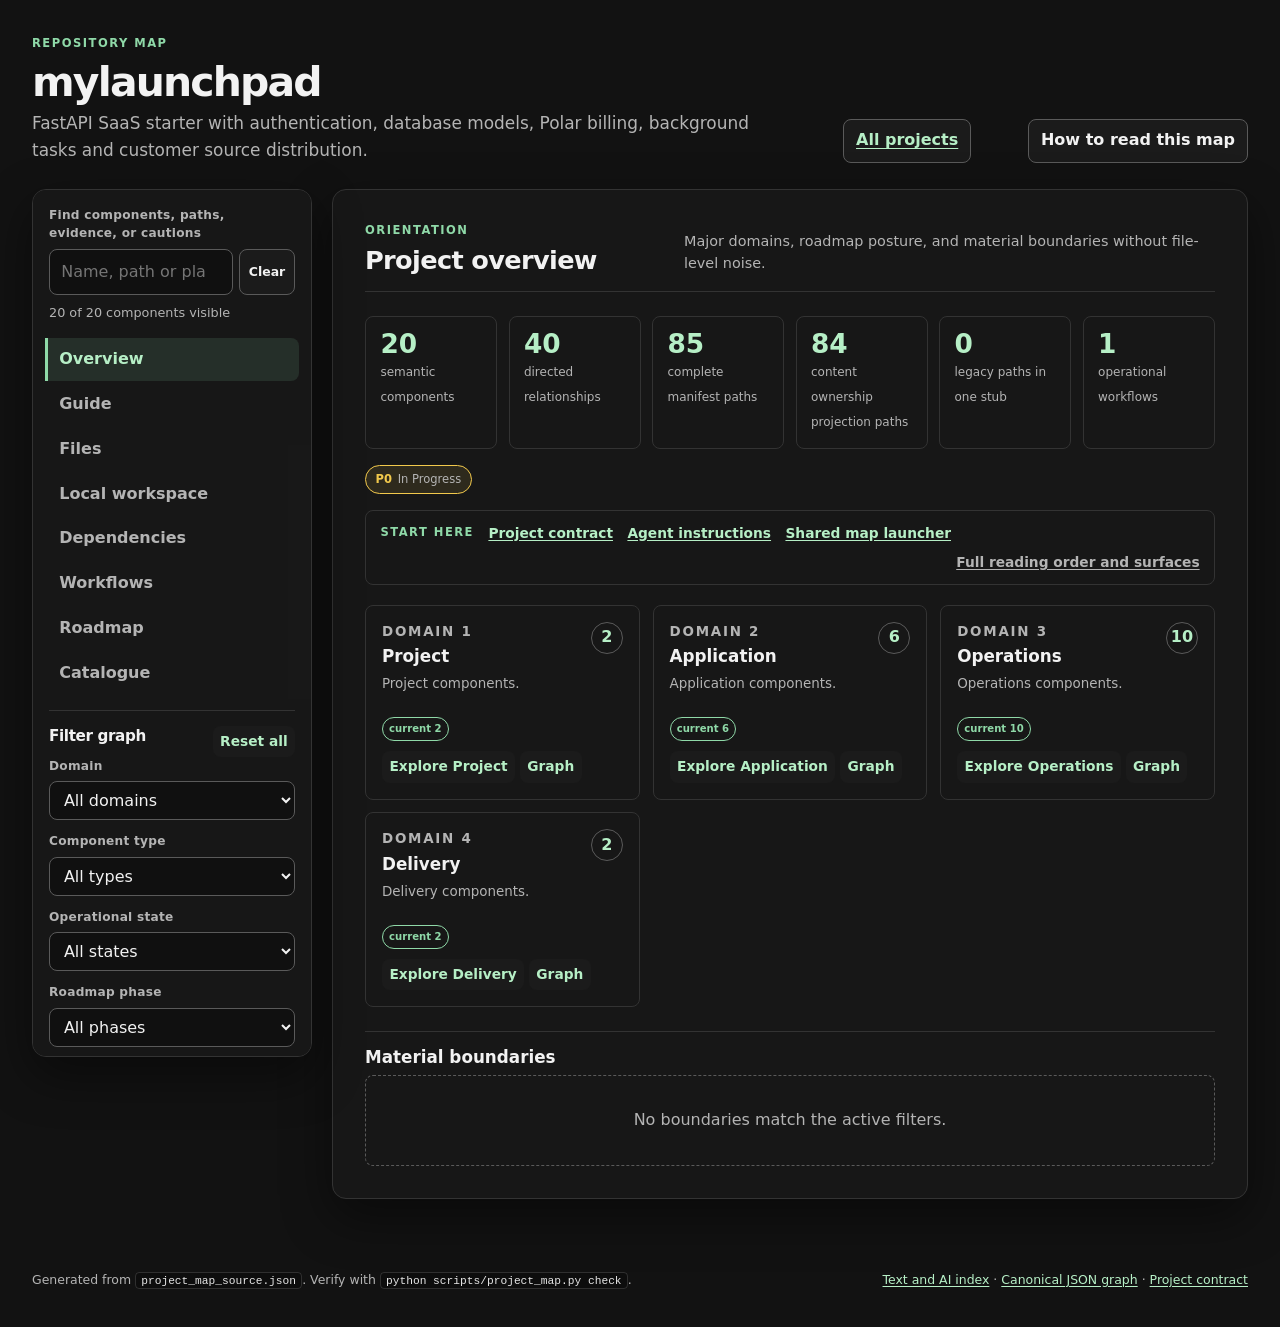
==== commit 34793d51: "Improve project map browsing and workspace setup" ====
--- a/docs/project_map/index.html
+++ b/docs/project_map/index.html
@@ -1830,6 +1830,14 @@
     break-inside: avoid;
   }
 }
+.file-controls { display: flex; flex-wrap: wrap; align-items: center; gap: 0.75rem; margin-block: 1rem; }
+.file-controls label { display: flex; align-items: center; gap: 0.4rem; }
+.file-controls select { max-width: 24rem; }
+.file-path-button { text-align: left; overflow-wrap: anywhere; }
+.path-row { flex-wrap: wrap; }
+.repository-folders { margin-block: 1rem; }
+.file-actions { width: 100%; }
+.lookup-card pre, .detail-section pre { white-space: pre-wrap; overflow-wrap: anywhere; }
 </style>
 
 </head>
@@ -1864,7 +1872,7 @@
       <form id="search-form" class="search-block" role="search">
         <label for="search-input">Find components, paths, evidence, or cautions</label>
         <div class="search-row">
-          <input id="search-input" name="q" type="search" autocomplete="off" spellcheck="false" placeholder="Find a component, file or workflow">
+          <input id="search-input" name="q" type="search" autocomplete="off" spellcheck="false" placeholder="Name, path or plan">
           <button type="button" id="clear-search" class="icon-button" aria-label="Clear search">Clear</button>
         </div>
         <p id="result-summary" class="compact-status" aria-live="polite"></p>
@@ -1874,6 +1882,7 @@
         <a href="#view=overview" data-view="overview">Overview</a>
         <a href="#view=guide" data-view="guide">Guide</a>
         <a href="#view=repository" data-view="repository">Files</a>
+        <a href="#view=workspace" data-view="workspace">Local workspace</a>
         <a href="#view=dependencies" data-view="dependencies">Dependencies</a>
         <a href="#view=workflows" data-view="workflows">Workflows</a>
         <a href="#view=roadmap" data-view="roadmap">Roadmap</a>
@@ -1948,17 +1957,28 @@
       <section id="view-repository" class="map-view" data-view-panel="repository" aria-labelledby="repository-title" hidden>
         <div class="view-heading">
           <div><p class="eyebrow">Ownership</p><h2 id="repository-title" tabindex="-1">Files and owners</h2></div>
-          <p>Every live tracked path under its owning component. Search and filters narrow the tree to the files of matching components.</p>
+          <p>Every tracked or intended project path under its owning component. Search and filters narrow the paged inventory to matching components.</p>
         </div>
         <form id="path-lookup-form" class="path-lookup" role="search">
-          <label for="path-lookup">Find a path or directory</label>
+          <label for="path-lookup">Search files, folders, owners, roles or access</label>
           <div class="search-row">
-            <input id="path-lookup" name="path" type="search" autocomplete="off" spellcheck="false" placeholder="scripts/data/lockbox_seal.py">
+            <input id="path-lookup" name="path" type="search" autocomplete="off" spellcheck="false" placeholder="Path, directory, owner, role or access policy">
             <button type="button" id="path-lookup-clear" class="icon-button" aria-label="Clear path lookup">Clear</button>
           </div>
         </form>
         <div id="path-lookup-result" class="path-lookup-result" aria-live="polite"></div>
         <div id="repository-tree" class="file-tree"></div>
+      </section>
+
+      <section id="view-workspace" class="map-view" data-view-panel="workspace" hidden aria-labelledby="workspace-title">
+        <div class="view-heading">
+          <h2 id="workspace-title" tabindex="-1">Local workspace</h2>
+          <p>The canonical Files view describes tracked and intended paths. A local snapshot observes this checkout, including ignored and untracked files, dependencies, links and VCS metadata. It does not read file contents.</p>
+        </div>
+        <p>For first use, run this command from the repository root. Run it again when you need a new observation.</p>
+        <code class="detail-identifier">python -B scripts/project_map.py workspace --write</code>
+        <p><a href="workspace.html">Open latest local snapshot</a>. The snapshot may not exist until you generate it. It describes the time and scope of that observation, not current presence or freshness.</p>
+        <p>Local observations stay outside the committed canonical map.</p>
       </section>
 
       <section id="view-dependencies" class="map-view" data-view-panel="dependencies" aria-labelledby="dependencies-title" hidden>
@@ -2041,7 +2061,7 @@
 
 (function initialiseProjectMap() {
   const CLASSIFICATIONS = ["current", "planned", "inferred", "proposed", "legacy"];
-  const VIEWS = ["overview", "guide", "repository", "dependencies", "workflows", "roadmap", "catalogue"];
+  const VIEWS = ["overview", "guide", "repository", "workspace", "dependencies", "workflows", "roadmap", "catalogue"];
   const SVG_NS = "http://www.w3.org/2000/svg";
   // The generator sets this prefix for the selected map directory.
   const REPO_LINK_PREFIX = "../../";
@@ -2103,6 +2123,9 @@
   let setsByPath;
   let filterOptions;
   let fileTree;
+  let inventoryIndex;
+  let repositoryPageNumber = 0;
+  const repositoryFilters = { owner: "", role: "", access: "" };
   let dependencyZoom = 1;
   let dependencyNaturalWidth = 0;
   // Until the reader zooms by hand, every drawing is fitted to the container.
@@ -2165,9 +2188,10 @@
   }
 
   function repoLink(path, label, classValue) {
+    const record = graph?.inventory?.manifest?.[path];
     return element("a", {
       className: classValue || "repo-link",
-      href: REPO_LINK_PREFIX + path,
+      href: record && record.access !== "content" ? "#view=repository&path=" + encodeURIComponent(path) : REPO_LINK_PREFIX + path.split("/").map(encodeURIComponent).join("/"),
       text: label || path,
       title: "Open " + path + " from the repository checkout",
     });
@@ -2301,9 +2325,10 @@
     domainsById = new Map(graph.domains.map((domain) => [domain.id, domain]));
     phasesById = new Map(graph.phases.map((phase) => [phase.id, phase]));
     workflowsById = new Map(graph.workflows.map((workflow) => [workflow.id, workflow]));
+    indexInventory();
     ownedPathsById = new Map();
-    Object.entries(graph.inventory.manifest || graph.inventory.path_index).forEach(([path, record]) => {
-      const owner = typeof record === "string" ? record : record.owner;
+    inventoryIndex.entries.forEach(([path, record]) => {
+      const owner = record.owner;
       if (!ownedPathsById.has(owner)) {
         ownedPathsById.set(owner, []);
       }
@@ -2326,7 +2351,7 @@
       phase: new Set(graph.phases.map((phase) => phase.id)),
       classification: new Set(CLASSIFICATIONS),
     };
-    fileTree = buildFileTree(graph.inventory.path_index);
+
   }
 
   function hashParameters() {
@@ -2342,6 +2367,7 @@
     const requestedWorkflow = parameters.get("workflow") || "";
     state.workflow = workflowsById.has(requestedWorkflow) ? requestedWorkflow : "";
     state.path = parameters.get("path") || "";
+    state.fileOwner = nodesById.has(parameters.get("owner")) ? parameters.get("owner") : "";
     state.search = parameters.get("q") || "";
     state.dependencyDepth = parameters.get("depth") === "2" ? 2 : 1;
     Object.keys(state.filters).forEach((key) => {
@@ -2353,6 +2379,7 @@
   function serialiseState() {
     const parameters = new URLSearchParams();
     parameters.set("view", state.view);
+    if (state.fileOwner) parameters.set("owner", state.fileOwner);
     if (state.node) {
       parameters.set("node", state.node);
     }
@@ -2693,16 +2720,6 @@
     return section;
   }
 
-  function pathRow(path) {
-    const row = element("li", { className: "path-row" });
-    row.append(repoLink(path));
-    const owner = graph.inventory.path_index[path];
-    if (owner) {
-      row.append(ownerButton(owner));
-    }
-    return row;
-  }
-
   function siblingSetCard(sibling, currentPath) {
     const card = element("article", { className: "catalogue-card" });
     const heading = element("div", { className: "catalogue-card__heading" });
@@ -2736,7 +2753,7 @@
   }
 
   function lookupCommand(term) {
-    return "python scripts/project_map.py q " + (/\s/.test(term) ? '"' + term + '"' : term);
+    return commandFor("q", term);
   }
 
   function workFrontNodes(visible) {
@@ -2973,190 +2990,241 @@
     return summary;
   }
 
+  function markVisibleCounts(directory, allowedPaths) {
+    let count = directory.files.filter((file) => allowedPaths.has(file.path)).length;
+    directory.dirs.forEach((child) => {
+      count += markVisibleCounts(child, allowedPaths);
+    });
+    directory.visibleCount = count;
+    return count;
+  }
+
+
+  function indexInventory() {
+    const records = graph.inventory.manifest || Object.fromEntries(
+      Object.entries(graph.inventory.path_index).map(([path, owner]) => [path, { owner, access: "content", roles: [] }])
+    );
+    const owners = new Set();
+    const roles = new Set();
+    const accessPolicies = new Set();
+    const entries = Object.entries(records).map(([path, record]) => {
+      const owner = nodesById.get(record.owner);
+      owners.add(record.owner);
+      (record.roles || []).forEach((role) => roles.add(role));
+      accessPolicies.add(record.access);
+      const text = [path, record.owner, owner?.name || "", ...(record.roles || []), record.access || ""].join(" ").toLocaleLowerCase("en-AU");
+      return [path, record, text];
+    });
+    inventoryIndex = {
+      records,
+      entries,
+      options: {
+        owner: [...owners].sort(),
+        role: [...roles].filter(Boolean).sort(),
+        access: [...accessPolicies].filter(Boolean).sort(),
+      },
+    };
+  }
+
+  function manifestRecords() {
+    return inventoryIndex.records;
+  }
+
+  function commandFor(verb, term) {
+    return "python -B scripts/project_map.py " + verb +
+      (term === undefined ? "" : " -- '" + term.replace(/['\u2018\u2019]/g, (quote) => quote + quote) + "'");
+  }
+
+  function commandHelp(verbs, term) {
+    const details = element("details", { className: "file-actions" });
+    details.append(element("summary", { text: "CLI actions" }));
+    appendText(details, "p", "Run from the repository root. These commands do not run in this page.", "compact-status");
+    verbs.forEach((verb) => details.append(element("code", {
+      className: "detail-identifier", text: commandFor(verb, verb === "brief" ? undefined : term)
+    })));
+    return details;
+  }
+
+  function pathRow(path) {
+    const row = element("li", { className: "path-row" });
+    const record = manifestRecords()[path];
+    if (!record) {
+      row.append(repoLink(path));
+      return row;
+    }
+    const open = element("button", { type: "button", text: path, className: "file-path-button" });
+    open.addEventListener("click", () => {
+      state.view = "repository";
+      state.path = path;
+      invalidateViews();
+      pushHash();
+      render();
+    });
+    row.append(open, ownerButton(record.owner));
+    appendText(row, "span", [record.tracking, record.access, ...(record.roles || [])].filter(Boolean).join(" · "), "compact-status");
+    return row;
+  }
+
+  function resolvePathLookup(query) {
+    const container = elements["path-lookup-result"];
+    const path = query.trim().replace(/\\/g, "/").replace(/^\.\//, "").replace(/\/$/, "");
+    const record = manifestRecords()[path];
+    if (!record) {
+      container.replaceChildren();
+      return;
+    }
+    const card = element("article", { className: "lookup-card" });
+    appendText(card, "h3", path);
+    card.append(ownerButton(record.owner));
+    appendText(card, "p", [record.tracking, record.access, ...(record.roles || [])].filter(Boolean).join(" · "), "compact-status");
+    if (record.access === "content") {
+      card.append(repoLink(path, "Open source file"), commandHelp(["q", "tests", "impact", "outline", "show", "class"], path));
+    } else {
+      appendText(card, "p", "Metadata only. This record does not grant source access.", "compact-status");
+    }
+    const metadata = element("details");
+    metadata.append(element("summary", { text: "Raw path metadata" }), element("pre", { text: JSON.stringify({ path, ...record }, null, 2) }));
+    card.append(metadata);
+    (setsByPath.get(path) || []).forEach((sibling) => card.append(siblingSetCard(sibling, path)));
+    container.replaceChildren(card);
+  }
+
   function renderDirectory(directory, allowedPaths) {
     const list = element("ul", { className: "tree-list" });
-    [...directory.dirs.values()]
-      .filter((child) => !allowedPaths || child.visibleCount > 0)
-      .forEach((child) => {
+    const items = [
+      ...[...directory.dirs.values()].filter((child) => child.visibleCount > 0).map((child) => ({ child })),
+      ...directory.files.filter((file) => allowedPaths.has(file.path)).map((file) => ({ file }))
+    ];
+    let page = 0;
+    function draw() {
+      list.replaceChildren();
+      items.slice(page * 200, (page + 1) * 200).forEach(({ child, file }) => {
+        if (file) {
+          list.append(pathRow(file.path));
+          return;
+        }
         const item = element("li", { className: "tree-dir" });
         const details = element("details");
         const summary = element("summary");
         appendText(summary, "span", child.name + "/", "tree-name");
-        appendText(
-          summary,
-          "span",
-          String(allowedPaths ? child.visibleCount : child.count) + " files",
-          "tree-count"
-        );
+        appendText(summary, "span", child.visibleCount + " matching / " + child.count + " total files", "tree-count");
         summary.append(ownerSummary(child));
         details.append(summary);
-        details.addEventListener(
-          "toggle",
-          () => {
-            if (details.open && !details.dataset.rendered) {
-              details.dataset.rendered = "true";
-              details.append(renderDirectory(child, allowedPaths));
-            }
-          },
-          { once: false }
-        );
+        details.addEventListener("toggle", () => {
+          if (details.open && !details.dataset.rendered) {
+            details.dataset.rendered = "true";
+            details.append(renderDirectory(child, allowedPaths));
+          }
+        });
         item.append(details);
         list.append(item);
       });
-    directory.files
-      .filter((file) => !allowedPaths || allowedPaths.has(file.path))
-      .forEach((file) => {
-        const item = element("li", { className: "tree-file" });
-        item.append(repoLink(file.path, file.name, "tree-name repo-link"));
-        item.append(ownerButton(file.owner));
-        list.append(item);
+      if (items.length > 200) {
+        const controls = element("li", { className: "file-controls" });
+        const previous = element("button", { type: "button", text: "Previous", disabled: page === 0 });
+        const next = element("button", { type: "button", text: "Next", disabled: (page + 1) * 200 >= items.length });
+        previous.addEventListener("click", () => { page--; draw(); });
+        next.addEventListener("click", () => { page++; draw(); });
+        controls.append(previous, element("span", { text: "Folder page " + (page + 1) + " of " + Math.ceil(items.length / 200) }), next);
+        list.append(controls);
+      }
+    }
+    draw();
+    return list;
+  }
+
+  function renderRepository() {
+    resolvePathLookup(state.path);
+    const visible = new Set(visibleNodes().map((node) => node.id));
+    const rawTerm = state.path.trim().replace(/\\/g, "/").replace(/^\.\//, "").replace(/\/$/, "").toLocaleLowerCase("en-AU");
+    const ownerTerm = rawTerm.startsWith("owner:") ? rawTerm.slice(6) : "";
+    const term = ownerTerm ? "" : rawTerm;
+    const selectedOwner = state.fileOwner || state.inventoryOwner || "";
+    const controls = element("div", { className: "file-controls" });
+    const selectors = {};
+    [["owner", "All owners"], ["role", "All roles"], ["access", "All access policies"]].forEach(([key, label]) => {
+      const select = element("select", { "aria-label": "Filter files by " + key });
+      select.append(element("option", { value: "", text: label }));
+      const values = inventoryIndex.options[key];
+      values.forEach((value) => select.append(element("option", { value, text: key === "owner" ? (nodesById.get(value)?.name || value) + " [" + value + "]" : value })));
+      select.value = key === "owner" ? selectedOwner || ownerTerm : repositoryFilters[key];
+      select.addEventListener("change", () => {
+        repositoryFilters[key] = select.value;
+        if (key === "owner") {
+          state.fileOwner = select.value;
+          if (state.path.startsWith("owner:")) state.path = "";
+        }
+        repositoryPageNumber = 0;
+        dirtyViews.add("repository");
+        replaceHash();
+        render();
       });
-    return list;
-  }
-
-  function markVisibleCounts(directory, allowedPaths) {
-    let count = directory.files.filter((file) => allowedPaths.has(file.path)).length;
-    directory.dirs.forEach((child) => {
-      count += markVisibleCounts(child, allowedPaths);
-    });
-    directory.visibleCount = count;
-    return count;
-  }
-
-  function resolvePathLookup(query) {
-    const container = elements["path-lookup-result"];
-    const trimmed = query.trim().replace(/\\/g, "/").replace(/^\.?\//, "").replace(/\/$/, "");
-    if (!trimmed) {
-      container.replaceChildren();
-      return;
-    }
-    const pathIndex = graph.inventory.path_index;
-    const exactOwner = pathIndex[trimmed];
-    if (exactOwner) {
-      const card = element("div", { className: "lookup-card" });
-      appendText(card, "span", "Exact file", "eyebrow");
-      const row = element("div", { className: "lookup-card__row" });
-      row.append(repoLink(trimmed));
-      row.append(element("span", { text: "is owned by" }));
-      row.append(ownerButton(exactOwner));
-      card.append(row);
-      (setsByPath.get(trimmed) || []).forEach((sibling) => {
-        appendText(card, "span", "Sibling set: sweep these too", "eyebrow");
-        card.append(siblingSetCard(sibling, trimmed));
-      });
-      appendText(
-        card,
-        "p",
-        "Tests, users, citations, records and clones: " + lookupCommand(trimmed),
-        "compact-status"
-      );
-      container.replaceChildren(card);
-      return;
-    }
-    if (trimmed.startsWith("legacy") && graph.inventory.legacy_stub.tracked_path_count > 0) {
-      const card = element("div", { className: "lookup-card" });
-      appendText(card, "span", "Legacy stub", "eyebrow");
-      const row = element("div", { className: "lookup-card__row" });
-      row.append(
-        element("span", {
-          text: "legacy/ holds " + graph.inventory.legacy_stub.tracked_path_count +
-            " tracked paths represented by one stub:",
-        })
-      );
-      row.append(ownerButton(graph.inventory.legacy_stub.owner));
-      card.append(row);
-      container.replaceChildren(card);
-      return;
-    }
-    const lower = trimmed.toLocaleLowerCase("en-AU");
-    const prefixHits = [];
-    const substringHits = [];
-    Object.keys(pathIndex).forEach((path) => {
-      const candidate = path.toLocaleLowerCase("en-AU");
-      if (candidate.startsWith(lower + "/") || candidate.startsWith(lower)) {
-        prefixHits.push(path);
-      } else if (candidate.includes(lower)) {
-        substringHits.push(path);
+      selectors[key] = select;
+      const labelElement = element("label", { text: titleCase(key) + " " });
+      labelElement.append(select);
+      controls.append(labelElement);
+    });
+    const ownerFilter = selectors.owner.value;
+    const roleFilter = selectors.role.value;
+    const accessFilter = selectors.access.value;
+    const entries = inventoryIndex.entries.filter(([, record, text]) => {
+      return visible.has(record.owner) && (!ownerFilter || record.owner === ownerFilter) &&
+        (!roleFilter || (record.roles || []).includes(roleFilter)) &&
+        (!accessFilter || record.access === accessFilter) && (!term || text.includes(term));
+    });
+    const pages = Math.max(1, Math.ceil(entries.length / 200));
+    repositoryPageNumber = Math.min(repositoryPageNumber, pages - 1);
+    const previous = element("button", { type: "button", text: "Previous", disabled: repositoryPageNumber === 0 });
+    const next = element("button", { type: "button", text: "Next", disabled: repositoryPageNumber + 1 >= pages });
+    previous.addEventListener("click", () => { repositoryPageNumber--; renderRepository(); });
+    next.addEventListener("click", () => { repositoryPageNumber++; renderRepository(); });
+    controls.append(previous, element("span", { text: "Page " + (repositoryPageNumber + 1) + " of " + pages }), next);
+    const note = element("p", { className: "compact-status", text: entries.length + " of " + inventoryIndex.entries.length +
+      " tracked or intended paths match the local search, file filters and visible global component filters. Each page has at most 200 records." });
+    const rows = element("ul", { className: "path-list" });
+    entries.slice(repositoryPageNumber * 200, (repositoryPageNumber + 1) * 200).forEach(([path]) => rows.append(pathRow(path)));
+    const folders = element("details", { className: "repository-folders" });
+    folders.append(element("summary", { text: "Browse matching folders" }));
+    folders.addEventListener("toggle", () => {
+      if (folders.open && !folders.dataset.rendered) {
+        folders.dataset.rendered = "true";
+        if (!fileTree) fileTree = buildFileTree(Object.fromEntries(inventoryIndex.entries.map(([path, record]) => [path, record.owner])));
+        const allowed = new Set(entries.map(([path]) => path));
+        markVisibleCounts(fileTree, allowed);
+        folders.append(renderDirectory(fileTree, allowed));
       }
     });
-    const hits = [...prefixHits, ...substringHits];
-    if (!hits.length) {
-      container.replaceChildren(
-        emptyState("No tracked live path matches " + trimmed + ". Ignored, host-only and legacy paths are not indexed.")
-      );
-      return;
-    }
-    const card = element("div", { className: "lookup-card" });
-    const owners = new Map();
-    hits.forEach((path) => {
-      owners.set(pathIndex[path], (owners.get(pathIndex[path]) || 0) + 1);
-    });
-    appendText(
-      card,
-      "span",
-      hits.length + " matching paths across " + owners.size + " owner" + (owners.size === 1 ? "" : "s"),
-      "eyebrow"
-    );
-    const ownerRow = element("div", { className: "lookup-card__owners" });
-    [...owners.entries()]
-      .sort((left, right) => right[1] - left[1])
-      .forEach(([owner, count]) => {
-        const chip = element("span", { className: "lookup-owner" });
-        chip.append(ownerButton(owner));
-        appendText(chip, "span", String(count), "tree-count");
-        ownerRow.append(chip);
-      });
-    card.append(ownerRow);
-    const list = element("ul", { className: "path-list" });
-    hits.slice(0, 40).forEach((path) => list.append(pathRow(path)));
-    card.append(list);
-    if (hits.length > 40) {
-      appendText(card, "p", "Showing the first 40. Narrow the path to see the rest.", "compact-status");
-    }
-    container.replaceChildren(card);
-  }
-
-  function renderRepository() {
-    const records = graph.inventory.manifest || Object.fromEntries(Object.entries(graph.inventory.path_index).map(([path, owner]) => [path, {owner}]));
-    const all = Object.entries(records);
-    const search = element("input", {placeholder: "Find any tracked path or owner", value: state.path || ""});
-    const rows = element("div");
-    const status = element("p", {className: "compact-status"});
-    const previous = element("button", {text: "Previous", type: "button"});
-    const next = element("button", {text: "Next", type: "button"});
-    const detail = element("div");
-    const workspace = element("a", {href: "workspace.html", text: "Open local workspace metadata"});
-    const guidance = element("p", {text: "Refresh local files with the project map workspace --write command. This separate snapshot includes ignored files, dependencies, links and VCS metadata without file contents."});
-    let page = 0;
-    let selected = all;
-    function draw() {
-      rows.replaceChildren();
-      selected.slice(page * 200, page * 200 + 200).forEach(([path, record]) => {
-        const button = element("button", {type: "button", text: path + " | " + record.owner + " | " + (record.access || "content")});
-        button.addEventListener("click", () => {
-          const metadata = element("pre", {text: JSON.stringify({path, ...record}, null, 2)});
-          detail.replaceChildren(ownerButton(record.owner), metadata);
-          if (record.access === "content") detail.append(repoLink(path, "Open source file"));
-        });
-        rows.append(element("div", {}, [button]));
-      });
-      status.textContent = selected.length + " of " + all.length + " tracked or intended paths | page " + (page + 1) + " of " + Math.max(1, Math.ceil(selected.length / 200));
-      previous.disabled = page === 0;
-      next.disabled = (page + 1) * 200 >= selected.length;
-    }
-    function filter() {
-      const term = search.value.toLocaleLowerCase();
-      const owner = term.startsWith("owner:") ? term.slice(6) : "";
-      const visible = new Set(visibleNodes().map(node => node.id));
-      selected = all.filter(([path, record]) => (owner ? record.owner === owner : path.toLocaleLowerCase().includes(term) || record.owner.toLocaleLowerCase().includes(term)) && (!activeFilterCount() || visible.has(record.owner)));
-      page = 0;
-      draw();
-    }
-    search.addEventListener("input", filter);
-    previous.addEventListener("click", () => {page -= 1; draw();});
-    next.addEventListener("click", () => {page += 1; draw();});
-    elements["repository-tree"].replaceChildren(workspace, guidance, search, status, previous, next, rows, detail);
-    filter();
+    elements["repository-tree"].replaceChildren(note, controls, folders, rows);
+  }
+
+  function renderWorkspace() {}
+
+
+  function appendCoverage(content, node) {
+    if (!node.coverage) return;
+    const coverage = element("section", { className: "detail-section" });
+    appendText(coverage, "h3", "Path coverage");
+    appendText(coverage, "p", node.coverage.path_count + " owned manifest paths. Coverage describes inventory policy, not a test result or a local observation.");
+    ["access_counts", "role_counts"].forEach((key) => {
+      appendText(coverage, "p", Object.entries(node.coverage[key] || {}).map(([name, count]) => name + ": " + count).join("; "));
+    });
+    if (node.coverage.provenance) appendText(coverage, "p", node.coverage.provenance, "compact-status");
+    content.append(coverage);
+  }
+
+  function appendPlans(content, node) {
+    if (!(node.plans || []).length) return;
+    const section = element("section", { className: "detail-section" });
+    appendText(section, "h3", "Plans");
+    const list = element("ul", { className: "detail-list" });
+    node.plans.forEach((plan) => {
+      const item = element("li");
+      const record = manifestRecords()[plan];
+      item.append(record ? element("a", { href: "#view=repository&path=" + encodeURIComponent(plan), text: plan }) : element("span", { text: plan }));
+      list.append(item);
+    });
+    section.append(list);
+    content.append(section);
   }
 
   function relationshipSubset(nodeIds) {
@@ -4041,27 +4109,17 @@
     }
     const cli = element("section", { className: "detail-section" });
     appendText(cli, "h3", "Ask the command line");
-    cli.append(element("code", { className: "detail-identifier", text: lookupCommand(node.id) }));
+    cli.append(commandHelp(["q", "brief"], node.id));
     content.append(cli);
-    appendDetailList(content, "Plans", node.plans || []);
+    appendPlans(content, node);
     appendDetailList(content, "Prerequisites", node.prerequisites || []);
     appendText(content, "p", "Confidence: " + (node.confidence || "not assessed"), "compact-status");
-    if (node.coverage) {
-      const coverage = element("section", {className: "detail-section"});
-      appendText(coverage, "h3", "Path coverage");
-      appendText(coverage, "p", node.coverage.path_count + " owned paths. " + Object.entries(node.coverage.access_counts).map(([access, count]) => access + ": " + count).join("; "));
-      appendText(coverage, "p", Object.entries(node.coverage.role_counts).map(([role, count]) => role + ": " + count).join("; "));
-      appendText(coverage, "p", node.coverage.provenance, "compact-status");
-      content.append(coverage);
-    }
+    appendCoverage(content, node);
     appendDetailList(content, "Cautions", node.cautions);
     if (node.rationale) {
       const rationale = element("section", { className: "detail-section" });
       appendText(rationale, "h3", "Rationale");
       appendText(rationale, "p", node.rationale, "detail-purpose");
-      if (node.confidence) {
-        appendText(rationale, "p", "Confidence: " + node.confidence, "compact-status");
-      }
       content.append(rationale);
     }
     if (node.choices) {
@@ -4099,6 +4157,9 @@
       text: "Stable link to this component",
     });
     content.append(permalink);
+    const raw = element("details", { className: "detail-section" });
+    raw.append(element("summary", { text: "Raw component metadata" }), element("pre", { text: JSON.stringify(node, null, 2) }));
+    content.append(raw);
     elements["detail-content"].replaceChildren(content);
   }
 
@@ -4116,6 +4177,7 @@
     overview: renderOverview,
     guide: renderGuide,
     repository: renderRepository,
+    workspace: renderWorkspace,
     dependencies: renderDependencyGraph,
     workflows: renderWorkflows,
     roadmap: renderRoadmap,
@@ -4212,7 +4274,9 @@
       window.clearTimeout(pathTimer);
       state.path = elements["path-lookup"].value;
       replaceHash();
-      resolvePathLookup(state.path);
+      repositoryPageNumber = 0;
+      dirtyViews.add("repository");
+      render();
     });
     elements["path-lookup"].addEventListener("input", (event) => {
       window.clearTimeout(pathTimer);
@@ -4220,14 +4284,18 @@
       pathTimer = window.setTimeout(() => {
         state.path = value;
         replaceHash();
-        resolvePathLookup(state.path);
+        repositoryPageNumber = 0;
+      dirtyViews.add("repository");
+      render();
       }, SEARCH_DEBOUNCE_MS);
     });
     elements["path-lookup-clear"].addEventListener("click", () => {
       window.clearTimeout(pathTimer);
       state.path = "";
       replaceHash();
-      resolvePathLookup("");
+      repositoryPageNumber = 0;
+      dirtyViews.add("repository");
+      render();
       elements["path-lookup"].focus();
     });
     document.querySelectorAll("[data-filter]").forEach((select) => {
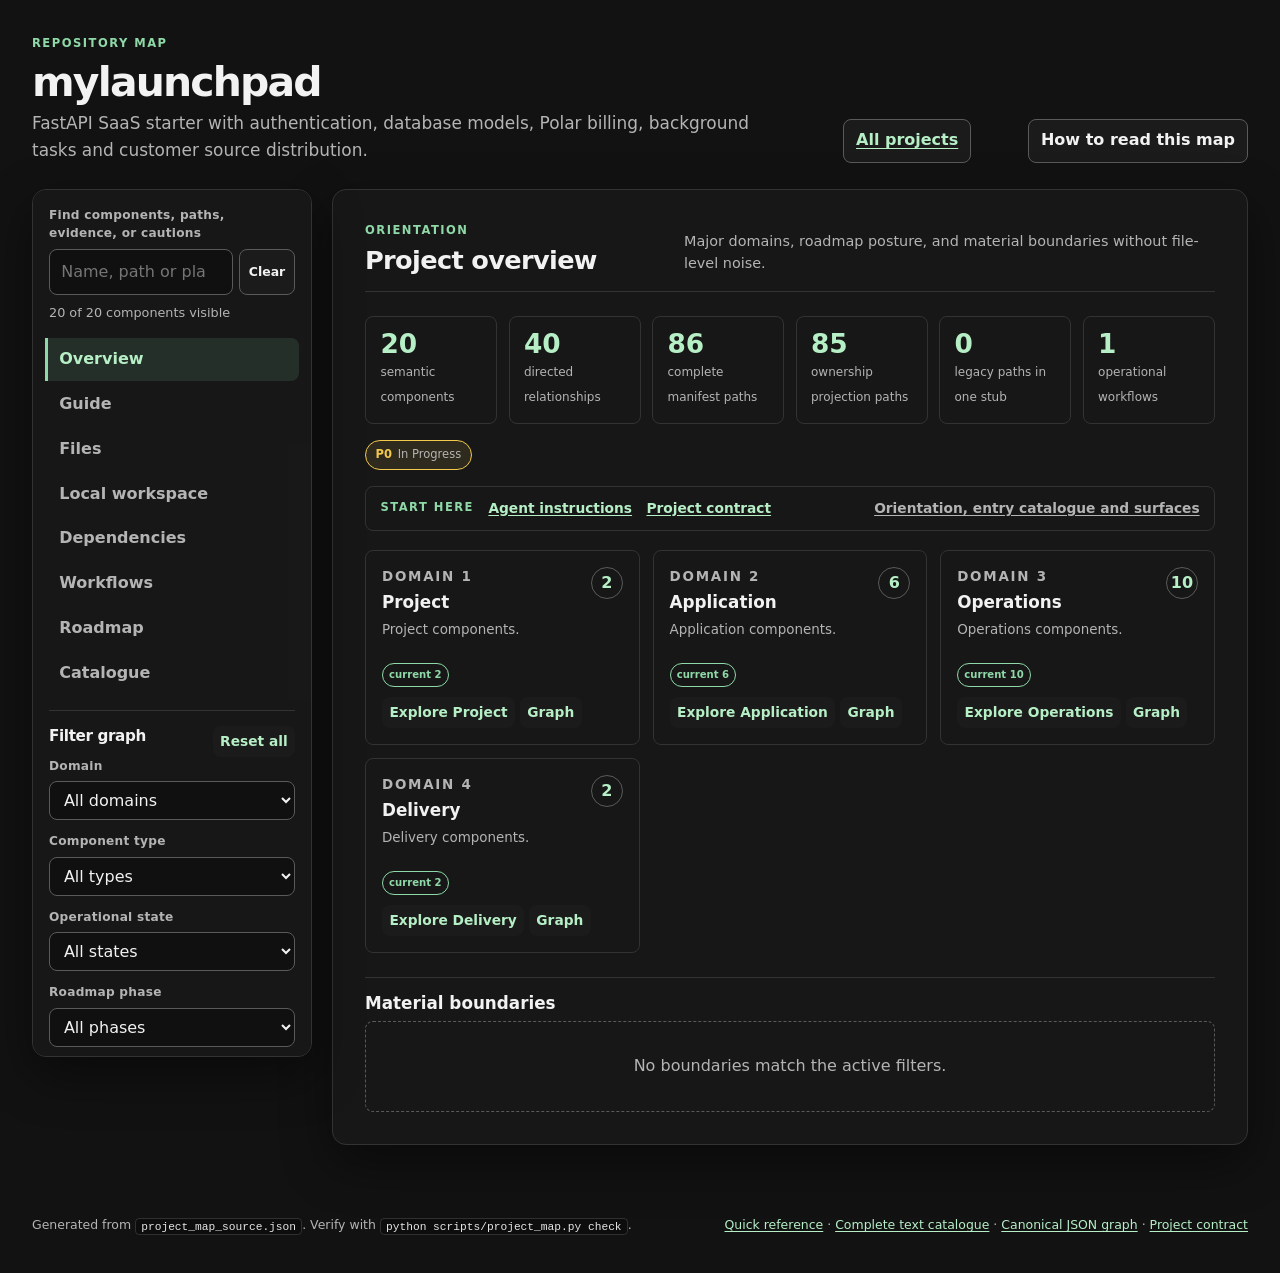
==== commit effcb6df: "Complete catalogue references and inventory guidance" ====
--- a/docs/project_map/index.html
+++ b/docs/project_map/index.html
@@ -778,13 +778,16 @@
 }
 
 .owner-button {
+  min-width: 0;
+  max-width: 100%;
   padding: 0.12rem 0.5rem;
   border: 1px solid currentcolor;
   border-radius: 999px;
   background: transparent;
   font-size: 0.7rem;
   font-weight: 750;
-  white-space: nowrap;
+  white-space: normal;
+  overflow-wrap: anywhere;
 }
 
 .owner-button:hover {
@@ -897,6 +900,7 @@
 
 .path-list {
   display: grid;
+  grid-template-columns: minmax(0, 1fr);
   margin: 0.4rem 0 0;
   padding: 0;
   gap: 0.3rem;
@@ -1862,7 +1866,7 @@
 
   <noscript>
     <div class="system-message system-message--warning">
-      JavaScript is unavailable. The verified static summary remains below. The full graph is also available in <code>project_map.json</code> and <code>INDEX.md</code>.
+      JavaScript is unavailable. The verified static summary remains below. The full graph is also available in <code>project_map.json</code> and <code>CATALOGUE.md</code>.
     </div>
   </noscript>
   <div id="app-error" class="system-message system-message--error" role="alert" hidden></div>
@@ -1927,7 +1931,7 @@
         </div>
         <button id="help-close" type="button" class="icon-button" aria-label="Close reading guide">Close</button>
         <p><strong>Classification is the fact boundary.</strong> Current, planned, inferred, proposed, and legacy are deliberately separate. Implementation, operation, and governance are independent lifecycle axes.</p>
-        <p><strong>Guide</strong> is the reading order, the work front, the sibling sets and every operational surface resolved from the tracked inventory. <strong>Files</strong> answers which component owns a path. <strong>Dependencies</strong> shows domains until you narrow the graph, then components in layered order, then the focused neighbourhood of a selected component. Search and filters apply across every view; press <kbd>/</kbd> to search and <kbd>Esc</kbd> to close a panel.</p>
+        <p><a href="CATALOGUE.md">Complete text catalogue</a>. <strong>Guide</strong> is the reading order, the work front, the sibling sets and every operational surface resolved from the tracked inventory. <strong>Files</strong> answers which component owns a path. <strong>Dependencies</strong> shows domains until you narrow the graph, then components in layered order, then the focused neighbourhood of a selected component. Search and filters apply across every view; press <kbd>/</kbd> to search and <kbd>Esc</kbd> to close a panel.</p>
         <p><strong>Ask the command line</strong> for what a page cannot hold: <code>python scripts/project_map.py q &lt;path, component, symbol or words&gt;</code> adds the tests, users, citations, issue records and clones of a file from a live index of the working tree, and <code>class &lt;path&gt;</code> lists every sibling to sweep before a fix is complete.</p>
       </section>
 
@@ -1948,7 +1952,7 @@
 
       <section id="view-guide" class="map-view" data-view-panel="guide" aria-labelledby="guide-title" hidden>
         <div class="view-heading">
-          <div><p class="eyebrow">Start here</p><h2 id="guide-title" tabindex="-1">Reading order and operational surfaces</h2></div>
+          <div><p class="eyebrow">Start here</p><h2 id="guide-title" tabindex="-1">Orientation, entry catalogue and operational surfaces</h2></div>
           <p>The knowledge tiers in reading order, every catalogue resolved from the tracked inventory, non-canonical artefacts, and the cautions register.</p>
         </div>
         <div id="guide-content" class="guide-content"></div>
@@ -1957,7 +1961,7 @@
       <section id="view-repository" class="map-view" data-view-panel="repository" aria-labelledby="repository-title" hidden>
         <div class="view-heading">
           <div><p class="eyebrow">Ownership</p><h2 id="repository-title" tabindex="-1">Files and owners</h2></div>
-          <p>Every tracked or intended project path under its owning component. Search and filters narrow the paged inventory to matching components.</p>
+          <p>Every project manifest path under its owning component. Search and filters narrow the paged inventory to matching components.</p>
         </div>
         <form id="path-lookup-form" class="path-lookup" role="search">
           <label for="path-lookup">Search files, folders, owners, roles or access</label>
@@ -1973,12 +1977,12 @@
       <section id="view-workspace" class="map-view" data-view-panel="workspace" hidden aria-labelledby="workspace-title">
         <div class="view-heading">
           <h2 id="workspace-title" tabindex="-1">Local workspace</h2>
-          <p>The canonical Files view describes tracked and intended paths. A local snapshot observes this checkout, including ignored and untracked files, dependencies, links and VCS metadata. It does not read file contents.</p>
+          <p>The Files view describes the built project inventory. A local snapshot observes this checkout, including ignored and untracked files, dependencies, links and VCS metadata. It does not read file contents.</p>
         </div>
         <p>For first use, run this command from the repository root. Run it again when you need a new observation.</p>
         <code class="detail-identifier">python -B scripts/project_map.py workspace --write</code>
         <p><a href="workspace.html">Open latest local snapshot</a>. The snapshot may not exist until you generate it. It describes the time and scope of that observation, not current presence or freshness.</p>
-        <p>Local observations stay outside the committed canonical map.</p>
+        <p>Workspace snapshots stay outside the committed project map.</p>
       </section>
 
       <section id="view-dependencies" class="map-view" data-view-panel="dependencies" aria-labelledby="dependencies-title" hidden>
@@ -2031,7 +2035,10 @@
       <section id="static-fallback" class="static-fallback" aria-labelledby="fallback-title">
         <h2 id="fallback-title">Verified static summary</h2>
         <p>This content remains usable if the interactive enhancement cannot start. From a checkout, <code>python scripts/project_map.py q &lt;path, component, symbol or words&gt;</code> answers any lookup in one call.</p>
-        <h3>Start here</h3>
+        <h3>Orientation</h3>
+        <ol class="static-entry-points"><li><a href="../../AGENTS.md">Agent instructions</a> <code>AGENTS.md</code>: Read project rules and map commands.</li>
+<li><a href="../../README.md">Project contract</a> <code>README.md</code>: FastAPI SaaS starter with authentication, database models, Polar billing, background tasks and customer source distribution.</li></ol>
+        <h3>Entry catalogue</h3>
         <ol class="static-entry-points"><li><a href="../../README.md">Project contract</a> <code>README.md</code>: FastAPI SaaS starter with authentication, database models, Polar billing, background tasks and customer source distribution.</li>
 <li><a href="../../AGENTS.md">Agent instructions</a> <code>AGENTS.md</code>: Read project rules and map commands.</li>
 <li><a href="../../scripts/project_map.py">Shared map launcher</a> <code>scripts/project_map.py</code>: Build, check and query repository navigation.</li></ol>
@@ -2053,10 +2060,10 @@
 
   <footer>
     <p>Generated from <code>project_map_source.json</code>. Verify with <code>python scripts/project_map.py check</code>.</p>
-    <p><a href="INDEX.md">Text and AI index</a> <span aria-hidden="true">&#183;</span> <a href="project_map.json">Canonical JSON graph</a> <span aria-hidden="true">&#183;</span> <a href="../../README.md">Project contract</a></p>
+    <p><a href="INDEX.md">Quick reference</a> <span aria-hidden="true">&#183;</span> <a href="CATALOGUE.md">Complete text catalogue</a> <span aria-hidden="true">&#183;</span> <a href="project_map.json">Canonical JSON graph</a> <span aria-hidden="true">&#183;</span> <a href="../../README.md">Project contract</a></p>
   </footer>
 
-  <script id="project-map-data" type="application/json">{"schema_version":1,"metadata":{"generated_by":"scripts/project_map.py","generation_command":"python scripts/project_map.py build","source_sha256":"5e58d3c33196e40017eca5db256bf151e8625aeb651e754c2e52b2e854268fbc","inventory_path_sha256":"cf62f62e7b81be84d1f0a1e7cc021e3ffb5bfe2258d46f8e1cddc32bbff8ae3a"},"project":{"id":"mylaunchpad","name":"mylaunchpad","tagline":"FastAPI SaaS starter with authentication, database models, Polar billing, background tasks and customer source distribution.","purpose":"FastAPI SaaS starter with authentication, database models, Polar billing, background tasks and customer source distribution.","source_of_truth":"docs/project_map/project_map_source.json and tracked repository files.","generation_command":"python scripts/project_map.py build"},"statistics":{"nodes":20,"relationships":40,"inventory_paths":84,"mapped_nonlegacy_paths":84,"legacy_paths":0,"by_classification":{"current":20},"by_domain":{"domain.application":6,"domain.delivery":2,"domain.operations":10,"domain.project":2},"by_type":{"component":20}},"entry_points":[{"path":"README.md","label":"Project contract","purpose":"FastAPI SaaS starter with authentication, database models, Polar billing, background tasks and customer source distribution."},{"path":"AGENTS.md","label":"Agent instructions","purpose":"Read project rules and map commands."},{"path":"scripts/project_map.py","label":"Shared map launcher","purpose":"Build, check and query repository navigation."}],"domains":[{"id":"domain.project","name":"Project","purpose":"Project components.","order":0},{"id":"domain.application","name":"Application","purpose":"Application components.","order":1},{"id":"domain.operations","name":"Operations","purpose":"Operations components.","order":2},{"id":"domain.delivery","name":"Delivery","purpose":"Delivery components.","order":3}],"phases":[{"id":"phase.maintenance","label":"P0","name":"Maintain the current project","status":"in_progress","order":0,"summary":"Maintain repository components and validate changes. This phase does not claim production approval.","evidence":[{"path":"README.md","locator":"# PyLaunchpad","claim":"Repository evidence for project contract and configuration."}]}],"nodes":[{"id":"app.api","name":"Versioned API routes","purpose":"Versioned API routes.","type":"component","domain":"domain.application","classification":"current","lifecycle":{"implementation":"implemented","operation":"conditional","governance":"not_applicable"},"paths":["pylaunchpad/api"],"evidence":[{"path":"CLAUDE.md","locator":"Versioned REST API endpoints.","claim":"Repository evidence for versioned api routes."}],"phases":[],"tags":[],"cautions":[],"plans":[],"prerequisites":[],"choices":[],"rationale":null,"confidence":null,"coverage":{"path_count":7,"access_counts":{"content":7},"role_counts":{"source":7},"provenance":"derived from inventory.manifest; no test execution claim"},"inventory_count":7,"incoming_relationships":["relation.6","relation.depends_on.app.bootstrap.app.api","relation.tests.quality.tests.app_api-app_billing-app_bootstrap-data_models.app.api","relation.tests.quality.tests.app_auth-data_models.app.api"],"outgoing_relationships":["relation.depends_on.app.api.app.auth","relation.depends_on.app.api.app.billing","relation.depends_on.app.api.app.bootstrap","relation.depends_on.app.api.app.schemas","relation.depends_on.app.api.data.models"]},{"id":"app.auth","name":"Authentication and password security","purpose":"Authentication and password security.","type":"component","domain":"domain.application","classification":"current","lifecycle":{"implementation":"implemented","operation":"conditional","governance":"not_applicable"},"paths":["pylaunchpad/auth"],"evidence":[{"path":"AGENTS.md","locator":"All password hashes use","claim":"Repository evidence for authentication and password security."}],"phases":[],"tags":[],"cautions":[],"plans":[],"prerequisites":[],"choices":[],"rationale":null,"confidence":null,"coverage":{"path_count":3,"access_counts":{"content":3},"role_counts":{"source":3},"provenance":"derived from inventory.manifest; no test execution claim"},"inventory_count":3,"incoming_relationships":["relation.7","relation.depends_on.app.api.app.auth","relation.depends_on.app.billing.app.auth","relation.tests.quality.tests.app_auth-data_models.app.auth","relation.tests.quality.tests.app_auth.app.auth"],"outgoing_relationships":["relation.depends_on.app.auth.app.bootstrap","relation.depends_on.app.auth.data.models"]},{"id":"app.billing","name":"Polar billing and webhook verification","purpose":"Polar billing and webhook verification.","type":"component","domain":"domain.application","classification":"current","lifecycle":{"implementation":"implemented","operation":"conditional","governance":"not_applicable"},"paths":["pylaunchpad/billing"],"evidence":[{"path":"AGENTS.md","locator":"Polar.sh webhooks verify Standard Webhooks","claim":"Repository evidence for polar billing and webhook verification."}],"phases":[],"tags":[],"cautions":[],"plans":[],"prerequisites":[],"choices":[],"rationale":null,"confidence":null,"coverage":{"path_count":3,"access_counts":{"content":3},"role_counts":{"source":3},"provenance":"derived from inventory.manifest; no test execution claim"},"inventory_count":3,"incoming_relationships":["relation.10","relation.depends_on.app.api.app.billing","relation.tests.quality.tests.app_api-app_billing-app_bootstrap-data_models.app.billing"],"outgoing_relationships":["relation.depends_on.app.billing.app.auth","relation.depends_on.app.billing.app.bootstrap","relation.depends_on.app.billing.data.models"]},{"id":"app.bootstrap","name":"Application startup and configuration","purpose":"Application startup and configuration.","type":"component","domain":"domain.application","classification":"current","lifecycle":{"implementation":"implemented","operation":"conditional","governance":"not_applicable"},"paths":["pylaunchpad/__init__.py","pylaunchpad/app.py","pylaunchpad/cli.py","pylaunchpad/config.py","pylaunchpad/marketing.py"],"evidence":[{"path":"pylaunchpad/app.py","locator":"def create_app()","claim":"Repository evidence for application startup and configuration."}],"phases":[],"tags":[],"cautions":[],"plans":[],"prerequisites":[],"choices":[],"rationale":null,"confidence":null,"coverage":{"path_count":5,"access_counts":{"content":5},"role_counts":{"source":5},"provenance":"derived from inventory.manifest; no test execution claim"},"inventory_count":5,"incoming_relationships":["relation.5","relation.depends_on.app.api.app.bootstrap","relation.depends_on.app.auth.app.bootstrap","relation.depends_on.app.billing.app.bootstrap","relation.depends_on.data.models.app.bootstrap","relation.depends_on.quality.tests.app.bootstrap","relation.tests.quality.tests.app_api-app_billing-app_bootstrap-data_models.app.bootstrap","relation.tests.quality.tests.app_bootstrap.app.bootstrap"],"outgoing_relationships":["relation.depends_on.app.bootstrap.app.api","relation.depends_on.app.bootstrap.data.models","relation.depends_on.app.bootstrap.runtime.tasks"]},{"id":"app.schemas","name":"Request and response schemas","purpose":"Request and response schemas.","type":"component","domain":"domain.application","classification":"current","lifecycle":{"implementation":"implemented","operation":"conditional","governance":"not_applicable"},"paths":["pylaunchpad/schemas"],"evidence":[{"path":"AGENTS.md","locator":"use explicit response models","claim":"Repository evidence for request and response schemas."}],"phases":[],"tags":[],"cautions":[],"plans":[],"prerequisites":[],"choices":[],"rationale":null,"confidence":null,"coverage":{"path_count":4,"access_counts":{"content":4},"role_counts":{"source":4},"provenance":"derived from inventory.manifest; no test execution claim"},"inventory_count":4,"incoming_relationships":["relation.9","relation.depends_on.app.api.app.schemas"],"outgoing_relationships":[]},{"id":"data.models","name":"Database and ORM models","purpose":"Database and ORM models.","type":"component","domain":"domain.application","classification":"current","lifecycle":{"implementation":"implemented","operation":"conditional","governance":"not_applicable"},"paths":["pylaunchpad/models","pylaunchpad/database.py"],"evidence":[{"path":"CLAUDE.md","locator":"SQLAlchemy session generator.","claim":"Repository evidence for database and orm models."}],"phases":[],"tags":[],"cautions":[],"plans":[],"prerequisites":[],"choices":[],"rationale":null,"confidence":null,"coverage":{"path_count":6,"access_counts":{"content":6},"role_counts":{"source":6},"provenance":"derived from inventory.manifest; no test execution claim"},"inventory_count":6,"incoming_relationships":["relation.8","relation.depends_on.app.api.data.models","relation.depends_on.app.auth.data.models","relation.depends_on.app.billing.data.models","relation.depends_on.app.bootstrap.data.models","relation.depends_on.quality.tests.data.models","relation.tests.quality.tests.app_api-app_billing-app_bootstrap-data_models.data.models","relation.tests.quality.tests.app_auth-data_models.data.models"],"outgoing_relationships":["relation.depends_on.data.models.app.bootstrap"]},{"id":"delivery.release","name":"Customer release package","purpose":"Customer release package.","type":"component","domain":"domain.delivery","classification":"current","lifecycle":{"implementation":"implemented","operation":"conditional","governance":"not_applicable"},"paths":["distribution"],"evidence":[{"path":"distribution/build_release.py","locator":"PACKAGE_NAME = f\"pylaunchpad-pro-v{VERSION}\"","claim":"Repository evidence for customer release package."}],"phases":[],"tags":[],"cautions":[],"plans":[],"prerequisites":[],"choices":[],"rationale":null,"confidence":null,"coverage":{"path_count":2,"access_counts":{"content":2},"role_counts":{"source":2},"provenance":"derived from inventory.manifest; no test execution claim"},"inventory_count":2,"incoming_relationships":["relation.13"],"outgoing_relationships":[]},{"id":"governance.ci","name":"CI workflows","purpose":"CI workflows.","type":"component","domain":"domain.operations","classification":"current","lifecycle":{"implementation":"implemented","operation":"conditional","governance":"not_applicable"},"paths":[".github"],"evidence":[{"path":"README.md","locator":"# PyLaunchpad","claim":"Repository evidence for ci workflows."}],"phases":[],"tags":[],"cautions":[],"plans":[],"prerequisites":[],"choices":[],"rationale":null,"confidence":null,"coverage":{"path_count":2,"access_counts":{"content":2},"role_counts":{"documentation":1,"source":1},"provenance":"derived from inventory.manifest; no test execution claim"},"inventory_count":2,"incoming_relationships":["relation.2"],"outgoing_relationships":[]},{"id":"governance.map","name":"Authored map and generated navigation","purpose":"Authored map and generated navigation.","type":"component","domain":"domain.operations","classification":"current","lifecycle":{"implementation":"implemented","operation":"conditional","governance":"not_applicable"},"paths":["docs/project_map","scripts/project_map.py"],"evidence":[{"path":"AGENTS.md","locator":"## Project navigation","claim":"Repository evidence for authored map and generated navigation."}],"phases":[],"tags":[],"cautions":[],"plans":[],"prerequisites":[],"choices":[],"rationale":null,"confidence":null,"coverage":{"path_count":6,"access_counts":{"content":5,"metadata":1},"role_counts":{"documentation":1,"generated":4,"source":2},"provenance":"derived from inventory.manifest; no test execution claim"},"inventory_count":5,"incoming_relationships":["relation.1"],"outgoing_relationships":[]},{"id":"ops.secrets","name":"Vault-injected development startup","purpose":"Vault-injected development startup.","type":"component","domain":"domain.operations","classification":"current","lifecycle":{"implementation":"implemented","operation":"conditional","governance":"not_applicable"},"paths":["scripts/pylaunchpad_vault.ps1"],"evidence":[{"path":"AGENTS.md","locator":"Inject secrets into child processes using","claim":"Repository evidence for vault-injected development startup."}],"phases":[],"tags":[],"cautions":[],"plans":[],"prerequisites":[],"choices":[],"rationale":null,"confidence":null,"coverage":{"path_count":1,"access_counts":{"content":1},"role_counts":{"source":1},"provenance":"derived from inventory.manifest; no test execution claim"},"inventory_count":1,"incoming_relationships":["relation.14"],"outgoing_relationships":[]},{"id":"project.boundary","name":"Project contract and configuration","purpose":"Project contract and configuration.","type":"component","domain":"domain.project","classification":"current","lifecycle":{"implementation":"implemented","operation":"conditional","governance":"not_applicable"},"paths":[".cursorrules",".env.example",".gitignore","AGENTS.md","CLAUDE.md","Caddyfile","Dockerfile","LICENSE","docker-compose.yml","pyproject.toml"],"evidence":[{"path":"README.md","locator":"# PyLaunchpad","claim":"Repository evidence for project contract and configuration."}],"phases":[],"tags":[],"cautions":["Keep all credentials in the mylaunchpad vault collection. Do not copy credentials into .env files.","The pylaunchpad Brain scope owns durable external context.","Polar is also used by YieldEngine, but the products have separate credentials and source."],"plans":[],"prerequisites":[],"choices":[],"rationale":null,"confidence":null,"coverage":{"path_count":10,"access_counts":{"content":10},"role_counts":{"documentation":2,"source":8},"provenance":"derived from inventory.manifest; no test execution claim"},"inventory_count":10,"incoming_relationships":[],"outgoing_relationships":["relation.1","relation.10","relation.11","relation.12","relation.13","relation.14","relation.2","relation.3","relation.4","relation.5","relation.6","relation.7","relation.8","relation.9"]},{"id":"project.docs","name":"Product guides and deployment documentation","purpose":"Product guides and deployment documentation.","type":"component","domain":"domain.project","classification":"current","lifecycle":{"implementation":"implemented","operation":"conditional","governance":"not_applicable"},"paths":["DEPLOY.md","LAUNCH_KIT.md","LEGAL.md","MAINTENANCE.md","MARKETING_STRATEGY.md","POLAR_SETUP.md","README.md","SUPPORT.md","docs/ai-micro-saas-guide.html","docs/d4e5f61a7b8c9d0e1f2a3b4c5d6e7f80.txt","docs/demo.html","docs/docs.html","docs/fastapi-polar-guide.html","docs/index.html","docs/preview.png","docs/robots.txt","docs/sitemap.xml","docs/style.css","docs/terms.html","docs/vs-nextjs.html"],"evidence":[{"path":"README.md","locator":"# PyLaunchpad","claim":"Repository evidence for product guides and deployment documentation."}],"phases":[],"tags":[],"cautions":[],"plans":[],"prerequisites":[],"choices":[],"rationale":null,"confidence":null,"coverage":{"path_count":20,"access_counts":{"content":20},"role_counts":{"documentation":8,"source":12},"provenance":"derived from inventory.manifest; no test execution claim"},"inventory_count":20,"incoming_relationships":["relation.3"],"outgoing_relationships":[]},{"id":"quality.tests","name":"Automated verification","purpose":"Own shared test fixtures and tests whose component targets have no authored association.","type":"component","domain":"domain.operations","classification":"current","lifecycle":{"implementation":"implemented","operation":"conditional","governance":"not_applicable"},"paths":["tests"],"evidence":[{"path":"README.md","locator":"# PyLaunchpad","claim":"Repository evidence for automated verification."}],"phases":[],"tags":[],"cautions":[],"plans":[],"prerequisites":[],"choices":[],"rationale":null,"confidence":null,"coverage":{"path_count":1,"access_counts":{"content":1},"role_counts":{"source":1},"provenance":"derived from inventory.manifest; no test execution claim"},"inventory_count":1,"incoming_relationships":["relation.4"],"outgoing_relationships":["relation.depends_on.quality.tests.app.bootstrap","relation.depends_on.quality.tests.data.models"]},{"id":"quality.tests.app_api-app_billing-app_bootstrap-data_models","name":"Tests for Versioned API routes, Polar billing and webhook verification, Application startup and configuration, Database and ORM models","purpose":"Test only the component contracts named by the source imports and assertions.","type":"component","domain":"domain.operations","classification":"current","lifecycle":{"implementation":"implemented","operation":"conditional","governance":"not_applicable"},"paths":["tests/test_billing.py"],"evidence":[{"path":"tests/test_billing.py","locator":"from pylaunchpad.api.v1.billing import polar_client","claim":"Imports pylaunchpad/api/v1/billing.py for test assertions."},{"path":"tests/test_billing.py","locator":"from pylaunchpad.billing.webhooks import verify_webhook_signature","claim":"Imports pylaunchpad/billing/webhooks.py for test assertions."},{"path":"tests/test_billing.py","locator":"from pylaunchpad.config import settings","claim":"Imports pylaunchpad/config.py for test assertions."},{"path":"tests/test_billing.py","locator":"from pylaunchpad.models.user import User","claim":"Imports pylaunchpad/models/user.py for test assertions."}],"phases":[],"tags":[],"cautions":["These are source associations. They do not prove runtime test coverage."],"plans":[],"prerequisites":[],"choices":[],"rationale":null,"confidence":null,"coverage":{"path_count":1,"access_counts":{"content":1},"role_counts":{"test":1},"provenance":"derived from inventory.manifest; no test execution claim"},"inventory_count":1,"incoming_relationships":[],"outgoing_relationships":["relation.tests.quality.tests.app_api-app_billing-app_bootstrap-data_models.app.api","relation.tests.quality.tests.app_api-app_billing-app_bootstrap-data_models.app.billing","relation.tests.quality.tests.app_api-app_billing-app_bootstrap-data_models.app.bootstrap","relation.tests.quality.tests.app_api-app_billing-app_bootstrap-data_models.data.models"]},{"id":"quality.tests.app_auth","name":"Tests for Authentication and password security","purpose":"Test only the component contracts named by the source imports and assertions.","type":"component","domain":"domain.operations","classification":"current","lifecycle":{"implementation":"implemented","operation":"conditional","governance":"not_applicable"},"paths":["tests/test_auth.py"],"evidence":[{"path":"tests/test_auth.py","locator":"from pylaunchpad.auth.security import (","claim":"Imports pylaunchpad/auth/security.py for test assertions."}],"phases":[],"tags":[],"cautions":["These are source associations. They do not prove runtime test coverage."],"plans":[],"prerequisites":[],"choices":[],"rationale":null,"confidence":null,"coverage":{"path_count":1,"access_counts":{"content":1},"role_counts":{"test":1},"provenance":"derived from inventory.manifest; no test execution claim"},"inventory_count":1,"incoming_relationships":[],"outgoing_relationships":["relation.tests.quality.tests.app_auth.app.auth"]},{"id":"quality.tests.app_auth-data_models","name":"Tests for API routes, authentication and database models","purpose":"Test only the component contracts named by the source imports and assertions.","type":"component","domain":"domain.operations","classification":"current","lifecycle":{"implementation":"implemented","operation":"conditional","governance":"not_applicable"},"paths":["tests/test_api.py"],"evidence":[{"path":"tests/test_api.py","locator":"from pylaunchpad.auth.security import hash_password, create_access_token","claim":"Imports pylaunchpad/auth/security.py for test assertions."},{"path":"tests/test_api.py","locator":"from pylaunchpad.models.user import User","claim":"Imports pylaunchpad/models/user.py for test assertions."},{"path":"tests/test_api.py","locator":"response = client.get(\"/api/v1/health\")","claim":"Checks API responses through the client fixture."},{"path":"tests/conftest.py","locator":"with TestClient(app) as test_client:","claim":"Supplies a client for the application routes."}],"phases":[],"tags":[],"cautions":["These are source associations. They do not prove runtime test coverage."],"plans":[],"prerequisites":[],"choices":[],"rationale":null,"confidence":null,"coverage":{"path_count":1,"access_counts":{"content":1},"role_counts":{"test":1},"provenance":"derived from inventory.manifest; no test execution claim"},"inventory_count":1,"incoming_relationships":[],"outgoing_relationships":["relation.tests.quality.tests.app_auth-data_models.app.api","relation.tests.quality.tests.app_auth-data_models.app.auth","relation.tests.quality.tests.app_auth-data_models.data.models"]},{"id":"quality.tests.app_bootstrap","name":"Tests for Application startup and configuration","purpose":"Test only the component contracts named by the source imports and assertions.","type":"component","domain":"domain.operations","classification":"current","lifecycle":{"implementation":"implemented","operation":"conditional","governance":"not_applicable"},"paths":["tests/test_cli.py","tests/test_seo.py"],"evidence":[{"path":"tests/test_cli.py","locator":"from pylaunchpad.cli import backup_database, generate_secret_key, init_project, verify_license","claim":"Imports pylaunchpad/cli.py for test assertions."},{"path":"tests/test_seo.py","locator":"from pylaunchpad.cli import audit_seo, generate_utm, run_indexnow, run_link_check","claim":"Imports pylaunchpad/cli.py for test assertions."}],"phases":[],"tags":[],"cautions":["These are source associations. They do not prove runtime test coverage."],"plans":[],"prerequisites":[],"choices":[],"rationale":null,"confidence":null,"coverage":{"path_count":2,"access_counts":{"content":2},"role_counts":{"test":2},"provenance":"derived from inventory.manifest; no test execution claim"},"inventory_count":2,"incoming_relationships":[],"outgoing_relationships":["relation.tests.quality.tests.app_bootstrap.app.bootstrap"]},{"id":"quality.tests.runtime_tasks","name":"Tests for In-process background tasks","purpose":"Test only the component contracts named by the source imports and assertions.","type":"component","domain":"domain.operations","classification":"current","lifecycle":{"implementation":"implemented","operation":"conditional","governance":"not_applicable"},"paths":["tests/test_tasks.py"],"evidence":[{"path":"tests/test_tasks.py","locator":"from pylaunchpad.tasks.worker import TaskWorker","claim":"Imports pylaunchpad/tasks/worker.py for test assertions."}],"phases":[],"tags":[],"cautions":["These are source associations. They do not prove runtime test coverage."],"plans":[],"prerequisites":[],"choices":[],"rationale":null,"confidence":null,"coverage":{"path_count":1,"access_counts":{"content":1},"role_counts":{"test":1},"provenance":"derived from inventory.manifest; no test execution claim"},"inventory_count":1,"incoming_relationships":[],"outgoing_relationships":["relation.tests.quality.tests.runtime_tasks.runtime.tasks"]},{"id":"runtime.tasks","name":"In-process background tasks","purpose":"In-process background tasks.","type":"component","domain":"domain.operations","classification":"current","lifecycle":{"implementation":"implemented","operation":"conditional","governance":"not_applicable"},"paths":["pylaunchpad/tasks"],"evidence":[{"path":"pylaunchpad/app.py","locator":"await task_worker.start()","claim":"Repository evidence for in-process background tasks."}],"phases":[],"tags":[],"cautions":[],"plans":[],"prerequisites":[],"choices":[],"rationale":null,"confidence":null,"coverage":{"path_count":2,"access_counts":{"content":2},"role_counts":{"source":2},"provenance":"derived from inventory.manifest; no test execution claim"},"inventory_count":2,"incoming_relationships":["relation.11","relation.depends_on.app.bootstrap.runtime.tasks","relation.tests.quality.tests.runtime_tasks.runtime.tasks"],"outgoing_relationships":[]},{"id":"web.application","name":"Application templates and static assets","purpose":"Application templates and static assets.","type":"component","domain":"domain.delivery","classification":"current","lifecycle":{"implementation":"implemented","operation":"conditional","governance":"not_applicable"},"paths":["pylaunchpad/templates","pylaunchpad/static"],"evidence":[{"path":"pylaunchpad/app.py","locator":"TEMPLATES_DIR = BASE_DIR / \"templates\"","claim":"Repository evidence for application templates and static assets."}],"phases":[],"tags":[],"cautions":[],"plans":[],"prerequisites":[],"choices":[],"rationale":null,"confidence":null,"coverage":{"path_count":7,"access_counts":{"content":7},"role_counts":{"source":7},"provenance":"derived from inventory.manifest; no test execution claim"},"inventory_count":7,"incoming_relationships":["relation.12"],"outgoing_relationships":[]}],"relationships":[{"id":"relation.1","type":"contains","source":"project.boundary","target":"governance.map","classification":"current","label":"Repository component","evidence":[{"path":"AGENTS.md","locator":"## Project navigation","claim":"Repository evidence for authored map and generated navigation."}]},{"id":"relation.10","type":"contains","source":"project.boundary","target":"app.billing","classification":"current","label":"Repository component","evidence":[{"path":"AGENTS.md","locator":"Polar.sh webhooks verify Standard Webhooks","claim":"Repository evidence for polar billing and webhook verification."}]},{"id":"relation.11","type":"contains","source":"project.boundary","target":"runtime.tasks","classification":"current","label":"Repository component","evidence":[{"path":"pylaunchpad/app.py","locator":"await task_worker.start()","claim":"Repository evidence for in-process background tasks."}]},{"id":"relation.12","type":"contains","source":"project.boundary","target":"web.application","classification":"current","label":"Repository component","evidence":[{"path":"pylaunchpad/app.py","locator":"TEMPLATES_DIR = BASE_DIR / \"templates\"","claim":"Repository evidence for application templates and static assets."}]},{"id":"relation.13","type":"contains","source":"project.boundary","target":"delivery.release","classification":"current","label":"Repository component","evidence":[{"path":"distribution/build_release.py","locator":"PACKAGE_NAME = f\"pylaunchpad-pro-v{VERSION}\"","claim":"Repository evidence for customer release package."}]},{"id":"relation.14","type":"contains","source":"project.boundary","target":"ops.secrets","classification":"current","label":"Repository component","evidence":[{"path":"AGENTS.md","locator":"Inject secrets into child processes using","claim":"Repository evidence for vault-injected development startup."}]},{"id":"relation.2","type":"contains","source":"project.boundary","target":"governance.ci","classification":"current","label":"Repository component","evidence":[{"path":"README.md","locator":"# PyLaunchpad","claim":"Repository evidence for ci workflows."}]},{"id":"relation.3","type":"contains","source":"project.boundary","target":"project.docs","classification":"current","label":"Repository component","evidence":[{"path":"README.md","locator":"# PyLaunchpad","claim":"Repository evidence for product guides and deployment documentation."}]},{"id":"relation.4","type":"contains","source":"project.boundary","target":"quality.tests","classification":"current","label":"Repository component","evidence":[{"path":"README.md","locator":"# PyLaunchpad","claim":"Repository evidence for automated verification."}]},{"id":"relation.5","type":"contains","source":"project.boundary","target":"app.bootstrap","classification":"current","label":"Repository component","evidence":[{"path":"pylaunchpad/app.py","locator":"def create_app()","claim":"Repository evidence for application startup and configuration."}]},{"id":"relation.6","type":"contains","source":"project.boundary","target":"app.api","classification":"current","label":"Repository component","evidence":[{"path":"CLAUDE.md","locator":"Versioned REST API endpoints.","claim":"Repository evidence for versioned api routes."}]},{"id":"relation.7","type":"contains","source":"project.boundary","target":"app.auth","classification":"current","label":"Repository component","evidence":[{"path":"AGENTS.md","locator":"All password hashes use","claim":"Repository evidence for authentication and password security."}]},{"id":"relation.8","type":"contains","source":"project.boundary","target":"data.models","classification":"current","label":"Repository component","evidence":[{"path":"CLAUDE.md","locator":"SQLAlchemy session generator.","claim":"Repository evidence for database and orm models."}]},{"id":"relation.9","type":"contains","source":"project.boundary","target":"app.schemas","classification":"current","label":"Repository component","evidence":[{"path":"AGENTS.md","locator":"use explicit response models","claim":"Repository evidence for request and response schemas."}]},{"id":"relation.depends_on.app.api.app.auth","type":"depends_on","source":"app.api","target":"app.auth","classification":"current","evidence":[{"path":"pylaunchpad/api/v1/apikeys.py","locator":"from pylaunchpad.auth.security import generate_api_key","claim":"Imports pylaunchpad/auth/security.py for this component."},{"path":"pylaunchpad/api/v1/apikeys.py","locator":"from pylaunchpad.auth.dependencies import get_current_active_user","claim":"Imports pylaunchpad/auth/dependencies.py for this component."},{"path":"pylaunchpad/api/v1/auth.py","locator":"from pylaunchpad.auth.security import hash_password, verify_password, create_access_token","claim":"Imports pylaunchpad/auth/security.py for this component."},{"path":"pylaunchpad/api/v1/auth.py","locator":"from pylaunchpad.auth.dependencies import get_current_active_user","claim":"Imports pylaunchpad/auth/dependencies.py for this component."},{"path":"pylaunchpad/api/v1/billing.py","locator":"from pylaunchpad.auth.dependencies import get_current_active_user, get_current_user","claim":"Imports pylaunchpad/auth/dependencies.py for this component."}]},{"id":"relation.depends_on.app.api.app.billing","type":"depends_on","source":"app.api","target":"app.billing","classification":"current","evidence":[{"path":"pylaunchpad/api/v1/billing.py","locator":"from pylaunchpad.billing.polar import polar_client","claim":"Imports pylaunchpad/billing/polar.py for this component."},{"path":"pylaunchpad/api/v1/webhook.py","locator":"from pylaunchpad.billing.webhooks import verify_webhook_signature, process_webhook_event","claim":"Imports pylaunchpad/billing/webhooks.py for this component."}]},{"id":"relation.depends_on.app.api.app.bootstrap","type":"depends_on","source":"app.api","target":"app.bootstrap","classification":"current","evidence":[{"path":"pylaunchpad/api/v1/health.py","locator":"from pylaunchpad.config import settings","claim":"Imports pylaunchpad/config.py for this component."}]},{"id":"relation.depends_on.app.api.app.schemas","type":"depends_on","source":"app.api","target":"app.schemas","classification":"current","evidence":[{"path":"pylaunchpad/api/v1/apikeys.py","locator":"from pylaunchpad.schemas.apikey import (","claim":"Imports pylaunchpad/schemas/apikey.py for this component."},{"path":"pylaunchpad/api/v1/auth.py","locator":"from pylaunchpad.schemas.user import (","claim":"Imports pylaunchpad/schemas/user.py for this component."},{"path":"pylaunchpad/api/v1/billing.py","locator":"from pylaunchpad.schemas.billing import (","claim":"Imports pylaunchpad/schemas/billing.py for this component."}]},{"id":"relation.depends_on.app.api.data.models","type":"depends_on","source":"app.api","target":"data.models","classification":"current","evidence":[{"path":"pylaunchpad/api/v1/apikeys.py","locator":"from pylaunchpad.database import get_db","claim":"Imports pylaunchpad/database.py for this component."},{"path":"pylaunchpad/api/v1/apikeys.py","locator":"from pylaunchpad.models.user import User","claim":"Imports pylaunchpad/models/user.py for this component."},{"path":"pylaunchpad/api/v1/apikeys.py","locator":"from pylaunchpad.models.apikey import APIKey","claim":"Imports pylaunchpad/models/apikey.py for this component."},{"path":"pylaunchpad/api/v1/auth.py","locator":"from pylaunchpad.database import get_db","claim":"Imports pylaunchpad/database.py for this component."},{"path":"pylaunchpad/api/v1/auth.py","locator":"from pylaunchpad.models.user import User","claim":"Imports pylaunchpad/models/user.py for this component."},{"path":"pylaunchpad/api/v1/billing.py","locator":"from pylaunchpad.database import get_db","claim":"Imports pylaunchpad/database.py for this component."},{"path":"pylaunchpad/api/v1/billing.py","locator":"from pylaunchpad.models.user import User","claim":"Imports pylaunchpad/models/user.py for this component."},{"path":"pylaunchpad/api/v1/billing.py","locator":"from pylaunchpad.models.billing import Order, Subscription","claim":"Imports pylaunchpad/models/billing.py for this component."},{"path":"pylaunchpad/api/v1/health.py","locator":"from pylaunchpad.database import get_db","claim":"Imports pylaunchpad/database.py for this component."},{"path":"pylaunchpad/api/v1/webhook.py","locator":"from pylaunchpad.database import get_db","claim":"Imports pylaunchpad/database.py for this component."}]},{"id":"relation.depends_on.app.auth.app.bootstrap","type":"depends_on","source":"app.auth","target":"app.bootstrap","classification":"current","evidence":[{"path":"pylaunchpad/auth/security.py","locator":"from pylaunchpad.config import settings","claim":"Imports pylaunchpad/config.py for this component."}]},{"id":"relation.depends_on.app.auth.data.models","type":"depends_on","source":"app.auth","target":"data.models","classification":"current","evidence":[{"path":"pylaunchpad/auth/dependencies.py","locator":"from pylaunchpad.database import get_db","claim":"Imports pylaunchpad/database.py for this component."},{"path":"pylaunchpad/auth/dependencies.py","locator":"from pylaunchpad.models.base import utc_now","claim":"Imports pylaunchpad/models/base.py for this component."},{"path":"pylaunchpad/auth/dependencies.py","locator":"from pylaunchpad.models.user import User","claim":"Imports pylaunchpad/models/user.py for this component."},{"path":"pylaunchpad/auth/dependencies.py","locator":"from pylaunchpad.models.apikey import APIKey","claim":"Imports pylaunchpad/models/apikey.py for this component."}]},{"id":"relation.depends_on.app.billing.app.auth","type":"depends_on","source":"app.billing","target":"app.auth","classification":"current","evidence":[{"path":"pylaunchpad/billing/webhooks.py","locator":"from pylaunchpad.auth.security import hash_password","claim":"Imports pylaunchpad/auth/security.py for this component."}]},{"id":"relation.depends_on.app.billing.app.bootstrap","type":"depends_on","source":"app.billing","target":"app.bootstrap","classification":"current","evidence":[{"path":"pylaunchpad/billing/polar.py","locator":"from pylaunchpad.config import settings","claim":"Imports pylaunchpad/config.py for this component."},{"path":"pylaunchpad/billing/webhooks.py","locator":"from pylaunchpad.config import settings","claim":"Imports pylaunchpad/config.py for this component."}]},{"id":"relation.depends_on.app.billing.data.models","type":"depends_on","source":"app.billing","target":"data.models","classification":"current","evidence":[{"path":"pylaunchpad/billing/webhooks.py","locator":"from pylaunchpad.models.user import User","claim":"Imports pylaunchpad/models/user.py for this component."},{"path":"pylaunchpad/billing/webhooks.py","locator":"from pylaunchpad.models.billing import Order, Subscription","claim":"Imports pylaunchpad/models/billing.py for this component."}]},{"id":"relation.depends_on.app.bootstrap.app.api","type":"depends_on","source":"app.bootstrap","target":"app.api","classification":"current","evidence":[{"path":"pylaunchpad/app.py","locator":"from pylaunchpad.api import api_v1_router","claim":"Imports pylaunchpad/api/__init__.py for this component."}]},{"id":"relation.depends_on.app.bootstrap.data.models","type":"depends_on","source":"app.bootstrap","target":"data.models","classification":"current","evidence":[{"path":"pylaunchpad/app.py","locator":"from pylaunchpad.database import init_db","claim":"Imports pylaunchpad/database.py for this component."}]},{"id":"relation.depends_on.app.bootstrap.runtime.tasks","type":"depends_on","source":"app.bootstrap","target":"runtime.tasks","classification":"current","evidence":[{"path":"pylaunchpad/app.py","locator":"from pylaunchpad.tasks.worker import task_worker","claim":"Imports pylaunchpad/tasks/worker.py for this component."}]},{"id":"relation.depends_on.data.models.app.bootstrap","type":"depends_on","source":"data.models","target":"app.bootstrap","classification":"current","evidence":[{"path":"pylaunchpad/database.py","locator":"from pylaunchpad.config import settings","claim":"Imports pylaunchpad/config.py for this component."}]},{"id":"relation.depends_on.quality.tests.app.bootstrap","type":"depends_on","source":"quality.tests","target":"app.bootstrap","classification":"current","evidence":[{"path":"tests/conftest.py","locator":"from pylaunchpad.config import settings","claim":"Imports pylaunchpad/config.py for this component."},{"path":"tests/conftest.py","locator":"from pylaunchpad.app import app  # noqa: E402","claim":"Imports pylaunchpad/app.py for this component."}]},{"id":"relation.depends_on.quality.tests.data.models","type":"depends_on","source":"quality.tests","target":"data.models","classification":"current","evidence":[{"path":"tests/conftest.py","locator":"from pylaunchpad.database import Base, get_db  # noqa: E402","claim":"Imports pylaunchpad/database.py for this component."}]},{"id":"relation.tests.quality.tests.app_api-app_billing-app_bootstrap-data_models.app.api","type":"tests","source":"quality.tests.app_api-app_billing-app_bootstrap-data_models","target":"app.api","classification":"current","evidence":[{"path":"tests/test_billing.py","locator":"from pylaunchpad.api.v1.billing import polar_client","claim":"Imports pylaunchpad/api/v1/billing.py for test assertions."}]},{"id":"relation.tests.quality.tests.app_api-app_billing-app_bootstrap-data_models.app.billing","type":"tests","source":"quality.tests.app_api-app_billing-app_bootstrap-data_models","target":"app.billing","classification":"current","evidence":[{"path":"tests/test_billing.py","locator":"from pylaunchpad.billing.webhooks import verify_webhook_signature","claim":"Imports pylaunchpad/billing/webhooks.py for test assertions."}]},{"id":"relation.tests.quality.tests.app_api-app_billing-app_bootstrap-data_models.app.bootstrap","type":"tests","source":"quality.tests.app_api-app_billing-app_bootstrap-data_models","target":"app.bootstrap","classification":"current","evidence":[{"path":"tests/test_billing.py","locator":"from pylaunchpad.config import settings","claim":"Imports pylaunchpad/config.py for test assertions."}]},{"id":"relation.tests.quality.tests.app_api-app_billing-app_bootstrap-data_models.data.models","type":"tests","source":"quality.tests.app_api-app_billing-app_bootstrap-data_models","target":"data.models","classification":"current","evidence":[{"path":"tests/test_billing.py","locator":"from pylaunchpad.models.user import User","claim":"Imports pylaunchpad/models/user.py for test assertions."}]},{"id":"relation.tests.quality.tests.app_auth-data_models.app.api","type":"tests","source":"quality.tests.app_auth-data_models","target":"app.api","classification":"current","evidence":[{"path":"tests/test_api.py","locator":"\"/api/v1/apikeys\",","claim":"Exercises API-key routes through the client fixture."},{"path":"tests/conftest.py","locator":"with TestClient(app) as test_client:","claim":"Supplies a client for the application routes."}]},{"id":"relation.tests.quality.tests.app_auth-data_models.app.auth","type":"tests","source":"quality.tests.app_auth-data_models","target":"app.auth","classification":"current","evidence":[{"path":"tests/test_api.py","locator":"from pylaunchpad.auth.security import hash_password, create_access_token","claim":"Imports pylaunchpad/auth/security.py for test assertions."}]},{"id":"relation.tests.quality.tests.app_auth-data_models.data.models","type":"tests","source":"quality.tests.app_auth-data_models","target":"data.models","classification":"current","evidence":[{"path":"tests/test_api.py","locator":"from pylaunchpad.models.user import User","claim":"Imports pylaunchpad/models/user.py for test assertions."}]},{"id":"relation.tests.quality.tests.app_auth.app.auth","type":"tests","source":"quality.tests.app_auth","target":"app.auth","classification":"current","evidence":[{"path":"tests/test_auth.py","locator":"from pylaunchpad.auth.security import (","claim":"Imports pylaunchpad/auth/security.py for test assertions."}]},{"id":"relation.tests.quality.tests.app_bootstrap.app.bootstrap","type":"tests","source":"quality.tests.app_bootstrap","target":"app.bootstrap","classification":"current","evidence":[{"path":"tests/test_cli.py","locator":"from pylaunchpad.cli import backup_database, generate_secret_key, init_project, verify_license","claim":"Imports pylaunchpad/cli.py for test assertions."},{"path":"tests/test_seo.py","locator":"from pylaunchpad.cli import audit_seo, generate_utm, run_indexnow, run_link_check","claim":"Imports pylaunchpad/cli.py for test assertions."}]},{"id":"relation.tests.quality.tests.runtime_tasks.runtime.tasks","type":"tests","source":"quality.tests.runtime_tasks","target":"runtime.tasks","classification":"current","evidence":[{"path":"tests/test_tasks.py","locator":"from pylaunchpad.tasks.worker import TaskWorker","claim":"Imports pylaunchpad/tasks/worker.py for test assertions."}]}],"domain_relationships":[{"source":"domain.application","target":"domain.application","count":13,"types":{"depends_on":13}},{"source":"domain.application","target":"domain.operations","count":1,"types":{"depends_on":1}},{"source":"domain.operations","target":"domain.application","count":11,"types":{"depends_on":2,"tests":9}},{"source":"domain.operations","target":"domain.operations","count":1,"types":{"tests":1}},{"source":"domain.project","target":"domain.application","count":6,"types":{"contains":6}},{"source":"domain.project","target":"domain.delivery","count":2,"types":{"contains":2}},{"source":"domain.project","target":"domain.operations","count":5,"types":{"contains":5}},{"source":"domain.project","target":"domain.project","count":1,"types":{"contains":1}}],"workflows":[{"id":"workflow.primary","name":"Run and package the SaaS starter","purpose":"Follow component ownership through the main project workflow. These steps do not authorise external operations.","classification":"current","steps":[{"node":"ops.secrets","label":"Vault-injected development startup"},{"node":"app.bootstrap","label":"Application startup and configuration"},{"node":"app.auth","label":"Authentication and password security"},{"node":"app.api","label":"Versioned API routes"},{"node":"app.billing","label":"Polar billing and webhook verification"},{"node":"quality.tests","label":"Automated verification"},{"node":"delivery.release","label":"Customer release package"}],"evidence":[{"path":"AGENTS.md","locator":"Inject secrets into child processes using","claim":"Repository evidence for vault-injected development startup."}]}],"conditional_artifacts":[],"catalogues":[{"id":"catalogue.api","name":"API routes","purpose":"Find versioned routes and router assembly.","kind":"prefix","pattern":"pylaunchpad/api/","include":[],"exclude":[],"allow_empty":false,"count":7,"paths":["pylaunchpad/api/__init__.py","pylaunchpad/api/v1/__init__.py","pylaunchpad/api/v1/apikeys.py","pylaunchpad/api/v1/auth.py","pylaunchpad/api/v1/billing.py","pylaunchpad/api/v1/health.py","pylaunchpad/api/v1/webhook.py"]},{"id":"catalogue.models","name":"Persistence models","purpose":"Find database models and their shared base.","kind":"prefix","pattern":"pylaunchpad/models/","include":[],"exclude":[],"allow_empty":false,"count":5,"paths":["pylaunchpad/models/__init__.py","pylaunchpad/models/apikey.py","pylaunchpad/models/base.py","pylaunchpad/models/billing.py","pylaunchpad/models/user.py"]},{"id":"catalogue.schemas","name":"Request and response contracts","purpose":"Find schema definitions used by the API.","kind":"prefix","pattern":"pylaunchpad/schemas/","include":[],"exclude":[],"allow_empty":false,"count":4,"paths":["pylaunchpad/schemas/__init__.py","pylaunchpad/schemas/apikey.py","pylaunchpad/schemas/billing.py","pylaunchpad/schemas/user.py"]},{"id":"catalogue.templates","name":"Application templates","purpose":"Find the browser templates.","kind":"prefix","pattern":"pylaunchpad/templates/","include":[],"exclude":[],"allow_empty":false,"count":5,"paths":["pylaunchpad/templates/base.html","pylaunchpad/templates/dashboard.html","pylaunchpad/templates/index.html","pylaunchpad/templates/login.html","pylaunchpad/templates/register.html"]},{"id":"catalogue.tasks","name":"Background task runtime","purpose":"Find task definitions, queue and worker lifecycle.","kind":"prefix","pattern":"pylaunchpad/tasks/","include":[],"exclude":[],"allow_empty":false,"count":2,"paths":["pylaunchpad/tasks/__init__.py","pylaunchpad/tasks/worker.py"]},{"id":"catalogue.tests","name":"Application tests","purpose":"Find API, authentication, billing and task tests.","kind":"prefix","pattern":"tests/","include":[],"exclude":[],"allow_empty":false,"count":7,"paths":["tests/conftest.py","tests/test_api.py","tests/test_auth.py","tests/test_billing.py","tests/test_cli.py","tests/test_seo.py","tests/test_tasks.py"]},{"id":"catalogue.release","name":"Release packaging","purpose":"Find the customer distribution package.","kind":"prefix","pattern":"distribution/","include":[],"exclude":[],"allow_empty":false,"count":2,"paths":["distribution/LICENSE","distribution/build_release.py"]},{"id":"catalogue.startup","name":"Startup and map tooling","purpose":"Find the Vault startup wrapper and the map launcher.","kind":"prefix","pattern":"scripts/","include":[],"exclude":[],"allow_empty":false,"count":2,"paths":["scripts/project_map.py","scripts/pylaunchpad_vault.ps1"]}],"sibling_sets":[],"inventory":{"path_index":{".cursorrules":"project.boundary",".env.example":"project.boundary",".github/copilot-instructions.md":"governance.ci",".github/workflows/ci.yml":"governance.ci",".gitignore":"project.boundary","AGENTS.md":"project.boundary","CLAUDE.md":"project.boundary","Caddyfile":"project.boundary","DEPLOY.md":"project.docs","Dockerfile":"project.boundary","LAUNCH_KIT.md":"project.docs","LEGAL.md":"project.docs","LICENSE":"project.boundary","MAINTENANCE.md":"project.docs","MARKETING_STRATEGY.md":"project.docs","POLAR_SETUP.md":"project.docs","README.md":"project.docs","SUPPORT.md":"project.docs","distribution/LICENSE":"delivery.release","distribution/build_release.py":"delivery.release","docker-compose.yml":"project.boundary","docs/ai-micro-saas-guide.html":"project.docs","docs/d4e5f61a7b8c9d0e1f2a3b4c5d6e7f80.txt":"project.docs","docs/demo.html":"project.docs","docs/docs.html":"project.docs","docs/fastapi-polar-guide.html":"project.docs","docs/index.html":"project.docs","docs/preview.png":"project.docs","docs/project_map/INDEX.md":"governance.map","docs/project_map/index.html":"governance.map","docs/project_map/project_map.json":"governance.map","docs/project_map/project_map_source.json":"governance.map","docs/robots.txt":"project.docs","docs/sitemap.xml":"project.docs","docs/style.css":"project.docs","docs/terms.html":"project.docs","docs/vs-nextjs.html":"project.docs","pylaunchpad/__init__.py":"app.bootstrap","pylaunchpad/api/__init__.py":"app.api","pylaunchpad/api/v1/__init__.py":"app.api","pylaunchpad/api/v1/apikeys.py":"app.api","pylaunchpad/api/v1/auth.py":"app.api","pylaunchpad/api/v1/billing.py":"app.api","pylaunchpad/api/v1/health.py":"app.api","pylaunchpad/api/v1/webhook.py":"app.api","pylaunchpad/app.py":"app.bootstrap","pylaunchpad/auth/__init__.py":"app.auth","pylaunchpad/auth/dependencies.py":"app.auth","pylaunchpad/auth/security.py":"app.auth","pylaunchpad/billing/__init__.py":"app.billing","pylaunchpad/billing/polar.py":"app.billing","pylaunchpad/billing/webhooks.py":"app.billing","pylaunchpad/cli.py":"app.bootstrap","pylaunchpad/config.py":"app.bootstrap","pylaunchpad/database.py":"data.models","pylaunchpad/marketing.py":"app.bootstrap","pylaunchpad/models/__init__.py":"data.models","pylaunchpad/models/apikey.py":"data.models","pylaunchpad/models/base.py":"data.models","pylaunchpad/models/billing.py":"data.models","pylaunchpad/models/user.py":"data.models","pylaunchpad/schemas/__init__.py":"app.schemas","pylaunchpad/schemas/apikey.py":"app.schemas","pylaunchpad/schemas/billing.py":"app.schemas","pylaunchpad/schemas/user.py":"app.schemas","pylaunchpad/static/css/style.css":"web.application","pylaunchpad/static/js/app.js":"web.application","pylaunchpad/tasks/__init__.py":"runtime.tasks","pylaunchpad/tasks/worker.py":"runtime.tasks","pylaunchpad/templates/base.html":"web.application","pylaunchpad/templates/dashboard.html":"web.application","pylaunchpad/templates/index.html":"web.application","pylaunchpad/templates/login.html":"web.application","pylaunchpad/templates/register.html":"web.application","pyproject.toml":"project.boundary","scripts/project_map.py":"governance.map","scripts/pylaunchpad_vault.ps1":"ops.secrets","tests/conftest.py":"quality.tests","tests/test_api.py":"quality.tests.app_auth-data_models","tests/test_auth.py":"quality.tests.app_auth","tests/test_billing.py":"quality.tests.app_api-app_billing-app_bootstrap-data_models","tests/test_cli.py":"quality.tests.app_bootstrap","tests/test_seo.py":"quality.tests.app_bootstrap","tests/test_tasks.py":"quality.tests.runtime_tasks"},"legacy_stub":{"owner":"archive.legacy","tracked_path_count":0,"represented_as_stub":true},"coverage":{"unmapped_paths":[],"ambiguous_paths":[]},"manifest":{".cursorrules":{"owner":"project.boundary","kind":"file","roles":["source"],"tracking":"tracked","access":"content","policy":{"basis":"authored inventory rule","inventory_excluded":false,"index_excluded":false,"rule":"inventory.14"}},".env.example":{"owner":"project.boundary","kind":"file","roles":["source"],"tracking":"tracked","access":"content","policy":{"basis":"authored inventory rule","inventory_excluded":false,"index_excluded":false,"rule":"inventory.15"}},".github/copilot-instructions.md":{"owner":"governance.ci","kind":"file","roles":["documentation"],"tracking":"tracked","access":"content","policy":{"basis":"authored inventory rule","inventory_excluded":false,"index_excluded":false,"rule":"inventory.2"}},".github/workflows/ci.yml":{"owner":"governance.ci","kind":"file","roles":["source"],"tracking":"tracked","access":"content","policy":{"basis":"authored inventory rule","inventory_excluded":false,"index_excluded":false,"rule":"inventory.2"}},".gitignore":{"owner":"project.boundary","kind":"file","roles":["source"],"tracking":"tracked","access":"content","policy":{"basis":"authored inventory rule","inventory_excluded":false,"index_excluded":false,"rule":"inventory.16"}},"AGENTS.md":{"owner":"project.boundary","kind":"file","roles":["documentation"],"tracking":"tracked","access":"content","policy":{"basis":"authored inventory rule","inventory_excluded":false,"index_excluded":false,"rule":"inventory.17"}},"CLAUDE.md":{"owner":"project.boundary","kind":"file","roles":["documentation"],"tracking":"tracked","access":"content","policy":{"basis":"authored inventory rule","inventory_excluded":false,"index_excluded":false,"rule":"inventory.18"}},"Caddyfile":{"owner":"project.boundary","kind":"file","roles":["source"],"tracking":"tracked","access":"content","policy":{"basis":"authored inventory rule","inventory_excluded":false,"index_excluded":false,"rule":"inventory.19"}},"DEPLOY.md":{"owner":"project.docs","kind":"file","roles":["documentation"],"tracking":"tracked","access":"content","policy":{"basis":"authored inventory rule","inventory_excluded":false,"index_excluded":false,"rule":"inventory.20"}},"Dockerfile":{"owner":"project.boundary","kind":"file","roles":["source"],"tracking":"tracked","access":"content","policy":{"basis":"authored inventory rule","inventory_excluded":false,"index_excluded":false,"rule":"inventory.21"}},"LAUNCH_KIT.md":{"owner":"project.docs","kind":"file","roles":["documentation"],"tracking":"tracked","access":"content","policy":{"basis":"authored inventory rule","inventory_excluded":false,"index_excluded":false,"rule":"inventory.22"}},"LEGAL.md":{"owner":"project.docs","kind":"file","roles":["documentation"],"tracking":"tracked","access":"content","policy":{"basis":"authored inventory rule","inventory_excluded":false,"index_excluded":false,"rule":"inventory.23"}},"LICENSE":{"owner":"project.boundary","kind":"file","roles":["source"],"tracking":"tracked","access":"content","policy":{"basis":"authored inventory rule","inventory_excluded":false,"index_excluded":false,"rule":"inventory.24"}},"MAINTENANCE.md":{"owner":"project.docs","kind":"file","roles":["documentation"],"tracking":"tracked","access":"content","policy":{"basis":"authored inventory rule","inventory_excluded":false,"index_excluded":false,"rule":"inventory.25"}},"MARKETING_STRATEGY.md":{"owner":"project.docs","kind":"file","roles":["documentation"],"tracking":"tracked","access":"content","policy":{"basis":"authored inventory rule","inventory_excluded":false,"index_excluded":false,"rule":"inventory.26"}},"POLAR_SETUP.md":{"owner":"project.docs","kind":"file","roles":["documentation"],"tracking":"tracked","access":"content","policy":{"basis":"authored inventory rule","inventory_excluded":false,"index_excluded":false,"rule":"inventory.27"}},"README.md":{"owner":"project.docs","kind":"file","roles":["documentation"],"tracking":"tracked","access":"content","policy":{"basis":"authored inventory rule","inventory_excluded":false,"index_excluded":false,"rule":"inventory.28"}},"SUPPORT.md":{"owner":"project.docs","kind":"file","roles":["documentation"],"tracking":"tracked","access":"content","policy":{"basis":"authored inventory rule","inventory_excluded":false,"index_excluded":false,"rule":"inventory.29"}},"distribution/LICENSE":{"owner":"delivery.release","kind":"file","roles":["source"],"tracking":"tracked","access":"content","policy":{"basis":"authored inventory rule","inventory_excluded":false,"index_excluded":false,"rule":"inventory.12"}},"distribution/build_release.py":{"owner":"delivery.release","kind":"file","roles":["source"],"tracking":"tracked","access":"content","policy":{"basis":"authored inventory rule","inventory_excluded":false,"index_excluded":false,"rule":"inventory.12"}},"docker-compose.yml":{"owner":"project.boundary","kind":"file","roles":["source"],"tracking":"tracked","access":"content","policy":{"basis":"authored inventory rule","inventory_excluded":false,"index_excluded":false,"rule":"inventory.30"}},"docs/ai-micro-saas-guide.html":{"owner":"project.docs","kind":"file","roles":["source"],"tracking":"tracked","access":"content","policy":{"basis":"authored inventory rule","inventory_excluded":false,"index_excluded":false,"rule":"inventory.31"}},"docs/d4e5f61a7b8c9d0e1f2a3b4c5d6e7f80.txt":{"owner":"project.docs","kind":"file","roles":["source"],"tracking":"tracked","access":"content","policy":{"basis":"authored inventory rule","inventory_excluded":false,"index_excluded":false,"rule":"inventory.32"}},"docs/demo.html":{"owner":"project.docs","kind":"file","roles":["source"],"tracking":"tracked","access":"content","policy":{"basis":"authored inventory rule","inventory_excluded":false,"index_excluded":false,"rule":"inventory.33"}},"docs/docs.html":{"owner":"project.docs","kind":"file","roles":["source"],"tracking":"tracked","access":"content","policy":{"basis":"authored inventory rule","inventory_excluded":false,"index_excluded":false,"rule":"inventory.34"}},"docs/fastapi-polar-guide.html":{"owner":"project.docs","kind":"file","roles":["source"],"tracking":"tracked","access":"content","policy":{"basis":"authored inventory rule","inventory_excluded":false,"index_excluded":false,"rule":"inventory.35"}},"docs/index.html":{"owner":"project.docs","kind":"file","roles":["source"],"tracking":"tracked","access":"content","policy":{"basis":"authored inventory rule","inventory_excluded":false,"index_excluded":false,"rule":"inventory.36"}},"docs/preview.png":{"owner":"project.docs","kind":"file","roles":["source"],"tracking":"tracked","access":"content","policy":{"basis":"authored inventory rule","inventory_excluded":false,"index_excluded":false,"rule":"inventory.37"}},"docs/project_map/INDEX.md":{"owner":"governance.map","kind":"file","roles":["documentation","generated"],"tracking":"tracked","access":"content","policy":{"basis":"authored inventory rule","inventory_excluded":false,"index_excluded":false,"rule":"inventory.1"}},"docs/project_map/index.html":{"owner":"governance.map","kind":"file","roles":["generated"],"tracking":"tracked","access":"content","policy":{"basis":"authored inventory rule","inventory_excluded":false,"index_excluded":false,"rule":"inventory.1"}},"docs/project_map/project_map.json":{"owner":"governance.map","kind":"file","roles":["generated"],"tracking":"tracked","access":"content","policy":{"basis":"authored inventory rule","inventory_excluded":false,"index_excluded":false,"rule":"inventory.1"}},"docs/project_map/project_map_source.json":{"owner":"governance.map","kind":"file","roles":["source"],"tracking":"tracked","access":"content","policy":{"basis":"authored inventory rule","inventory_excluded":false,"index_excluded":false,"rule":"inventory.1"}},"docs/project_map/workspace.html":{"owner":"governance.map","kind":"file","roles":["generated"],"tracking":"intended","access":"metadata","policy":{"basis":"authored inventory rule","inventory_excluded":false,"index_excluded":true,"rule":"inventory.1"}},"docs/robots.txt":{"owner":"project.docs","kind":"file","roles":["source"],"tracking":"tracked","access":"content","policy":{"basis":"authored inventory rule","inventory_excluded":false,"index_excluded":false,"rule":"inventory.38"}},"docs/sitemap.xml":{"owner":"project.docs","kind":"file","roles":["source"],"tracking":"tracked","access":"content","policy":{"basis":"authored inventory rule","inventory_excluded":false,"index_excluded":false,"rule":"inventory.39"}},"docs/style.css":{"owner":"project.docs","kind":"file","roles":["source"],"tracking":"tracked","access":"content","policy":{"basis":"authored inventory rule","inventory_excluded":false,"index_excluded":false,"rule":"inventory.40"}},"docs/terms.html":{"owner":"project.docs","kind":"file","roles":["source"],"tracking":"tracked","access":"content","policy":{"basis":"authored inventory rule","inventory_excluded":false,"index_excluded":false,"rule":"inventory.41"}},"docs/vs-nextjs.html":{"owner":"project.docs","kind":"file","roles":["source"],"tracking":"tracked","access":"content","policy":{"basis":"authored inventory rule","inventory_excluded":false,"index_excluded":false,"rule":"inventory.42"}},"pylaunchpad/__init__.py":{"owner":"app.bootstrap","kind":"file","roles":["source"],"tracking":"tracked","access":"content","policy":{"basis":"authored inventory rule","inventory_excluded":false,"index_excluded":false,"rule":"inventory.43"}},"pylaunchpad/api/__init__.py":{"owner":"app.api","kind":"file","roles":["source"],"tracking":"tracked","access":"content","policy":{"basis":"authored inventory rule","inventory_excluded":false,"index_excluded":false,"rule":"inventory.4"}},"pylaunchpad/api/v1/__init__.py":{"owner":"app.api","kind":"file","roles":["source"],"tracking":"tracked","access":"content","policy":{"basis":"authored inventory rule","inventory_excluded":false,"index_excluded":false,"rule":"inventory.4"}},"pylaunchpad/api/v1/apikeys.py":{"owner":"app.api","kind":"file","roles":["source"],"tracking":"tracked","access":"content","policy":{"basis":"authored inventory rule","inventory_excluded":false,"index_excluded":false,"rule":"inventory.4"}},"pylaunchpad/api/v1/auth.py":{"owner":"app.api","kind":"file","roles":["source"],"tracking":"tracked","access":"content","policy":{"basis":"authored inventory rule","inventory_excluded":false,"index_excluded":false,"rule":"inventory.4"}},"pylaunchpad/api/v1/billing.py":{"owner":"app.api","kind":"file","roles":["source"],"tracking":"tracked","access":"content","policy":{"basis":"authored inventory rule","inventory_excluded":false,"index_excluded":false,"rule":"inventory.4"}},"pylaunchpad/api/v1/health.py":{"owner":"app.api","kind":"file","roles":["source"],"tracking":"tracked","access":"content","policy":{"basis":"authored inventory rule","inventory_excluded":false,"index_excluded":false,"rule":"inventory.4"}},"pylaunchpad/api/v1/webhook.py":{"owner":"app.api","kind":"file","roles":["source"],"tracking":"tracked","access":"content","policy":{"basis":"authored inventory rule","inventory_excluded":false,"index_excluded":false,"rule":"inventory.4"}},"pylaunchpad/app.py":{"owner":"app.bootstrap","kind":"file","roles":["source"],"tracking":"tracked","access":"content","policy":{"basis":"authored inventory rule","inventory_excluded":false,"index_excluded":false,"rule":"inventory.44"}},"pylaunchpad/auth/__init__.py":{"owner":"app.auth","kind":"file","roles":["source"],"tracking":"tracked","access":"content","policy":{"basis":"authored inventory rule","inventory_excluded":false,"index_excluded":false,"rule":"inventory.5"}},"pylaunchpad/auth/dependencies.py":{"owner":"app.auth","kind":"file","roles":["source"],"tracking":"tracked","access":"content","policy":{"basis":"authored inventory rule","inventory_excluded":false,"index_excluded":false,"rule":"inventory.5"}},"pylaunchpad/auth/security.py":{"owner":"app.auth","kind":"file","roles":["source"],"tracking":"tracked","access":"content","policy":{"basis":"authored inventory rule","inventory_excluded":false,"index_excluded":false,"rule":"inventory.5"}},"pylaunchpad/billing/__init__.py":{"owner":"app.billing","kind":"file","roles":["source"],"tracking":"tracked","access":"content","policy":{"basis":"authored inventory rule","inventory_excluded":false,"index_excluded":false,"rule":"inventory.8"}},"pylaunchpad/billing/polar.py":{"owner":"app.billing","kind":"file","roles":["source"],"tracking":"tracked","access":"content","policy":{"basis":"authored inventory rule","inventory_excluded":false,"index_excluded":false,"rule":"inventory.8"}},"pylaunchpad/billing/webhooks.py":{"owner":"app.billing","kind":"file","roles":["source"],"tracking":"tracked","access":"content","policy":{"basis":"authored inventory rule","inventory_excluded":false,"index_excluded":false,"rule":"inventory.8"}},"pylaunchpad/cli.py":{"owner":"app.bootstrap","kind":"file","roles":["source"],"tracking":"tracked","access":"content","policy":{"basis":"authored inventory rule","inventory_excluded":false,"index_excluded":false,"rule":"inventory.45"}},"pylaunchpad/config.py":{"owner":"app.bootstrap","kind":"file","roles":["source"],"tracking":"tracked","access":"content","policy":{"basis":"authored inventory rule","inventory_excluded":false,"index_excluded":false,"rule":"inventory.46"}},"pylaunchpad/database.py":{"owner":"data.models","kind":"file","roles":["source"],"tracking":"tracked","access":"content","policy":{"basis":"authored inventory rule","inventory_excluded":false,"index_excluded":false,"rule":"inventory.47"}},"pylaunchpad/marketing.py":{"owner":"app.bootstrap","kind":"file","roles":["source"],"tracking":"tracked","access":"content","policy":{"basis":"authored inventory rule","inventory_excluded":false,"index_excluded":false,"rule":"inventory.48"}},"pylaunchpad/models/__init__.py":{"owner":"data.models","kind":"file","roles":["source"],"tracking":"tracked","access":"content","policy":{"basis":"authored inventory rule","inventory_excluded":false,"index_excluded":false,"rule":"inventory.6"}},"pylaunchpad/models/apikey.py":{"owner":"data.models","kind":"file","roles":["source"],"tracking":"tracked","access":"content","policy":{"basis":"authored inventory rule","inventory_excluded":false,"index_excluded":false,"rule":"inventory.6"}},"pylaunchpad/models/base.py":{"owner":"data.models","kind":"file","roles":["source"],"tracking":"tracked","access":"content","policy":{"basis":"authored inventory rule","inventory_excluded":false,"index_excluded":false,"rule":"inventory.6"}},"pylaunchpad/models/billing.py":{"owner":"data.models","kind":"file","roles":["source"],"tracking":"tracked","access":"content","policy":{"basis":"authored inventory rule","inventory_excluded":false,"index_excluded":false,"rule":"inventory.6"}},"pylaunchpad/models/user.py":{"owner":"data.models","kind":"file","roles":["source"],"tracking":"tracked","access":"content","policy":{"basis":"authored inventory rule","inventory_excluded":false,"index_excluded":false,"rule":"inventory.6"}},"pylaunchpad/schemas/__init__.py":{"owner":"app.schemas","kind":"file","roles":["source"],"tracking":"tracked","access":"content","policy":{"basis":"authored inventory rule","inventory_excluded":false,"index_excluded":false,"rule":"inventory.7"}},"pylaunchpad/schemas/apikey.py":{"owner":"app.schemas","kind":"file","roles":["source"],"tracking":"tracked","access":"content","policy":{"basis":"authored inventory rule","inventory_excluded":false,"index_excluded":false,"rule":"inventory.7"}},"pylaunchpad/schemas/billing.py":{"owner":"app.schemas","kind":"file","roles":["source"],"tracking":"tracked","access":"content","policy":{"basis":"authored inventory rule","inventory_excluded":false,"index_excluded":false,"rule":"inventory.7"}},"pylaunchpad/schemas/user.py":{"owner":"app.schemas","kind":"file","roles":["source"],"tracking":"tracked","access":"content","policy":{"basis":"authored inventory rule","inventory_excluded":false,"index_excluded":false,"rule":"inventory.7"}},"pylaunchpad/static/css/style.css":{"owner":"web.application","kind":"file","roles":["source"],"tracking":"tracked","access":"content","policy":{"basis":"authored inventory rule","inventory_excluded":false,"index_excluded":false,"rule":"inventory.11"}},"pylaunchpad/static/js/app.js":{"owner":"web.application","kind":"file","roles":["source"],"tracking":"tracked","access":"content","policy":{"basis":"authored inventory rule","inventory_excluded":false,"index_excluded":false,"rule":"inventory.11"}},"pylaunchpad/tasks/__init__.py":{"owner":"runtime.tasks","kind":"file","roles":["source"],"tracking":"tracked","access":"content","policy":{"basis":"authored inventory rule","inventory_excluded":false,"index_excluded":false,"rule":"inventory.9"}},"pylaunchpad/tasks/worker.py":{"owner":"runtime.tasks","kind":"file","roles":["source"],"tracking":"tracked","access":"content","policy":{"basis":"authored inventory rule","inventory_excluded":false,"index_excluded":false,"rule":"inventory.9"}},"pylaunchpad/templates/base.html":{"owner":"web.application","kind":"file","roles":["source"],"tracking":"tracked","access":"content","policy":{"basis":"authored inventory rule","inventory_excluded":false,"index_excluded":false,"rule":"inventory.10"}},"pylaunchpad/templates/dashboard.html":{"owner":"web.application","kind":"file","roles":["source"],"tracking":"tracked","access":"content","policy":{"basis":"authored inventory rule","inventory_excluded":false,"index_excluded":false,"rule":"inventory.10"}},"pylaunchpad/templates/index.html":{"owner":"web.application","kind":"file","roles":["source"],"tracking":"tracked","access":"content","policy":{"basis":"authored inventory rule","inventory_excluded":false,"index_excluded":false,"rule":"inventory.10"}},"pylaunchpad/templates/login.html":{"owner":"web.application","kind":"file","roles":["source"],"tracking":"tracked","access":"content","policy":{"basis":"authored inventory rule","inventory_excluded":false,"index_excluded":false,"rule":"inventory.10"}},"pylaunchpad/templates/register.html":{"owner":"web.application","kind":"file","roles":["source"],"tracking":"tracked","access":"content","policy":{"basis":"authored inventory rule","inventory_excluded":false,"index_excluded":false,"rule":"inventory.10"}},"pyproject.toml":{"owner":"project.boundary","kind":"file","roles":["source"],"tracking":"tracked","access":"content","policy":{"basis":"authored inventory rule","inventory_excluded":false,"index_excluded":false,"rule":"inventory.49"}},"scripts/project_map.py":{"owner":"governance.map","kind":"file","roles":["source"],"tracking":"tracked","access":"content","policy":{"basis":"authored inventory rule","inventory_excluded":false,"index_excluded":false,"rule":"owner.governance.map.49"}},"scripts/pylaunchpad_vault.ps1":{"owner":"ops.secrets","kind":"file","roles":["source"],"tracking":"tracked","access":"content","policy":{"basis":"authored inventory rule","inventory_excluded":false,"index_excluded":false,"rule":"owner.ops.secrets.50"}},"tests/conftest.py":{"owner":"quality.tests","kind":"file","roles":["source"],"tracking":"tracked","access":"content","policy":{"basis":"authored inventory rule","inventory_excluded":false,"index_excluded":false,"rule":"inventory.3"}},"tests/test_api.py":{"owner":"quality.tests.app_auth-data_models","kind":"file","roles":["test"],"tracking":"tracked","access":"content","policy":{"basis":"authored inventory rule","inventory_excluded":false,"index_excluded":false,"rule":"owner.quality.tests.app_auth-data_models.53"}},"tests/test_auth.py":{"owner":"quality.tests.app_auth","kind":"file","roles":["test"],"tracking":"tracked","access":"content","policy":{"basis":"authored inventory rule","inventory_excluded":false,"index_excluded":false,"rule":"owner.quality.tests.app_auth.52"}},"tests/test_billing.py":{"owner":"quality.tests.app_api-app_billing-app_bootstrap-data_models","kind":"file","roles":["test"],"tracking":"tracked","access":"content","policy":{"basis":"authored inventory rule","inventory_excluded":false,"index_excluded":false,"rule":"owner.quality.tests.app_api-app_billing-app_bootstrap-data_models.51"}},"tests/test_cli.py":{"owner":"quality.tests.app_bootstrap","kind":"file","roles":["test"],"tracking":"tracked","access":"content","policy":{"basis":"authored inventory rule","inventory_excluded":false,"index_excluded":false,"rule":"owner.quality.tests.app_bootstrap.54"}},"tests/test_seo.py":{"owner":"quality.tests.app_bootstrap","kind":"file","roles":["test"],"tracking":"tracked","access":"content","policy":{"basis":"authored inventory rule","inventory_excluded":false,"index_excluded":false,"rule":"owner.quality.tests.app_bootstrap.55"}},"tests/test_tasks.py":{"owner":"quality.tests.runtime_tasks","kind":"file","roles":["test"],"tracking":"tracked","access":"content","policy":{"basis":"authored inventory rule","inventory_excluded":false,"index_excluded":false,"rule":"owner.quality.tests.runtime_tasks.56"}}}},"coverage":{"path_count":85,"access_counts":{"content":84,"metadata":1},"role_counts":{"documentation":12,"generated":4,"source":64,"test":6},"provenance":"derived from inventory.manifest; no test execution claim"}}</script>
+  <script id="project-map-data" type="application/json">{"schema_version":1,"metadata":{"generated_by":"scripts/project_map.py","generation_command":"python scripts/project_map.py build","source_sha256":"6c5cc006d6357571009ee05b2cb8a86f2a27dc4b5594ad1d099d825e1be8615c","inventory_path_sha256":"38f9bf4b2a1a4e76b009b3173e528942987f479ddf089ea82b62fe92c4dbe113"},"project":{"id":"mylaunchpad","name":"mylaunchpad","tagline":"FastAPI SaaS starter with authentication, database models, Polar billing, background tasks and customer source distribution.","purpose":"FastAPI SaaS starter with authentication, database models, Polar billing, background tasks and customer source distribution.","source_of_truth":"docs/project_map/project_map_source.json and tracked repository files.","generation_command":"python scripts/project_map.py build","orientation":["AGENTS.md","README.md"]},"statistics":{"nodes":20,"relationships":40,"inventory_paths":85,"mapped_nonlegacy_paths":85,"legacy_paths":0,"by_classification":{"current":20},"by_domain":{"domain.application":6,"domain.delivery":2,"domain.operations":10,"domain.project":2},"by_type":{"component":20}},"entry_points":[{"path":"README.md","label":"Project contract","purpose":"FastAPI SaaS starter with authentication, database models, Polar billing, background tasks and customer source distribution."},{"path":"AGENTS.md","label":"Agent instructions","purpose":"Read project rules and map commands."},{"path":"scripts/project_map.py","label":"Shared map launcher","purpose":"Build, check and query repository navigation."}],"domains":[{"id":"domain.project","name":"Project","purpose":"Project components.","order":0},{"id":"domain.application","name":"Application","purpose":"Application components.","order":1},{"id":"domain.operations","name":"Operations","purpose":"Operations components.","order":2},{"id":"domain.delivery","name":"Delivery","purpose":"Delivery components.","order":3}],"phases":[{"id":"phase.maintenance","label":"P0","name":"Maintain the current project","status":"in_progress","order":0,"summary":"Maintain repository components and validate changes. This phase does not claim production approval.","evidence":[{"path":"README.md","locator":"# PyLaunchpad","claim":"Repository evidence for project contract and configuration."}]}],"nodes":[{"id":"app.api","name":"Versioned API routes","purpose":"Versioned API routes.","type":"component","domain":"domain.application","classification":"current","lifecycle":{"implementation":"implemented","operation":"conditional","governance":"not_applicable"},"paths":["pylaunchpad/api"],"evidence":[{"path":"CLAUDE.md","locator":"Versioned REST API endpoints.","claim":"Repository evidence for versioned api routes."}],"phases":[],"tags":[],"cautions":[],"plans":[],"prerequisites":[],"choices":[],"rationale":null,"confidence":null,"coverage":{"path_count":7,"access_counts":{"content":7},"role_counts":{"source":7},"tracking_counts":{"tracked":7},"provenance":"derived from inventory.manifest; no test execution claim"},"inventory_count":7,"incoming_relationships":["relation.6","relation.depends_on.app.bootstrap.app.api","relation.tests.quality.tests.app_api-app_billing-app_bootstrap-data_models.app.api","relation.tests.quality.tests.app_auth-data_models.app.api"],"outgoing_relationships":["relation.depends_on.app.api.app.auth","relation.depends_on.app.api.app.billing","relation.depends_on.app.api.app.bootstrap","relation.depends_on.app.api.app.schemas","relation.depends_on.app.api.data.models"]},{"id":"app.auth","name":"Authentication and password security","purpose":"Authentication and password security.","type":"component","domain":"domain.application","classification":"current","lifecycle":{"implementation":"implemented","operation":"conditional","governance":"not_applicable"},"paths":["pylaunchpad/auth"],"evidence":[{"path":"AGENTS.md","locator":"All password hashes use","claim":"Repository evidence for authentication and password security."}],"phases":[],"tags":[],"cautions":[],"plans":[],"prerequisites":[],"choices":[],"rationale":null,"confidence":null,"coverage":{"path_count":3,"access_counts":{"content":3},"role_counts":{"source":3},"tracking_counts":{"tracked":3},"provenance":"derived from inventory.manifest; no test execution claim"},"inventory_count":3,"incoming_relationships":["relation.7","relation.depends_on.app.api.app.auth","relation.depends_on.app.billing.app.auth","relation.tests.quality.tests.app_auth-data_models.app.auth","relation.tests.quality.tests.app_auth.app.auth"],"outgoing_relationships":["relation.depends_on.app.auth.app.bootstrap","relation.depends_on.app.auth.data.models"]},{"id":"app.billing","name":"Polar billing and webhook verification","purpose":"Polar billing and webhook verification.","type":"component","domain":"domain.application","classification":"current","lifecycle":{"implementation":"implemented","operation":"conditional","governance":"not_applicable"},"paths":["pylaunchpad/billing"],"evidence":[{"path":"AGENTS.md","locator":"Polar.sh webhooks verify Standard Webhooks","claim":"Repository evidence for polar billing and webhook verification."}],"phases":[],"tags":[],"cautions":[],"plans":[],"prerequisites":[],"choices":[],"rationale":null,"confidence":null,"coverage":{"path_count":3,"access_counts":{"content":3},"role_counts":{"source":3},"tracking_counts":{"tracked":3},"provenance":"derived from inventory.manifest; no test execution claim"},"inventory_count":3,"incoming_relationships":["relation.10","relation.depends_on.app.api.app.billing","relation.tests.quality.tests.app_api-app_billing-app_bootstrap-data_models.app.billing"],"outgoing_relationships":["relation.depends_on.app.billing.app.auth","relation.depends_on.app.billing.app.bootstrap","relation.depends_on.app.billing.data.models"]},{"id":"app.bootstrap","name":"Application startup and configuration","purpose":"Application startup and configuration.","type":"component","domain":"domain.application","classification":"current","lifecycle":{"implementation":"implemented","operation":"conditional","governance":"not_applicable"},"paths":["pylaunchpad/__init__.py","pylaunchpad/app.py","pylaunchpad/cli.py","pylaunchpad/config.py","pylaunchpad/marketing.py"],"evidence":[{"path":"pylaunchpad/app.py","locator":"def create_app()","claim":"Repository evidence for application startup and configuration."}],"phases":[],"tags":[],"cautions":[],"plans":[],"prerequisites":[],"choices":[],"rationale":null,"confidence":null,"coverage":{"path_count":5,"access_counts":{"content":5},"role_counts":{"source":5},"tracking_counts":{"tracked":5},"provenance":"derived from inventory.manifest; no test execution claim"},"inventory_count":5,"incoming_relationships":["relation.5","relation.depends_on.app.api.app.bootstrap","relation.depends_on.app.auth.app.bootstrap","relation.depends_on.app.billing.app.bootstrap","relation.depends_on.data.models.app.bootstrap","relation.depends_on.quality.tests.app.bootstrap","relation.tests.quality.tests.app_api-app_billing-app_bootstrap-data_models.app.bootstrap","relation.tests.quality.tests.app_bootstrap.app.bootstrap"],"outgoing_relationships":["relation.depends_on.app.bootstrap.app.api","relation.depends_on.app.bootstrap.data.models","relation.depends_on.app.bootstrap.runtime.tasks"]},{"id":"app.schemas","name":"Request and response schemas","purpose":"Request and response schemas.","type":"component","domain":"domain.application","classification":"current","lifecycle":{"implementation":"implemented","operation":"conditional","governance":"not_applicable"},"paths":["pylaunchpad/schemas"],"evidence":[{"path":"AGENTS.md","locator":"use explicit response models","claim":"Repository evidence for request and response schemas."}],"phases":[],"tags":[],"cautions":[],"plans":[],"prerequisites":[],"choices":[],"rationale":null,"confidence":null,"coverage":{"path_count":4,"access_counts":{"content":4},"role_counts":{"source":4},"tracking_counts":{"tracked":4},"provenance":"derived from inventory.manifest; no test execution claim"},"inventory_count":4,"incoming_relationships":["relation.9","relation.depends_on.app.api.app.schemas"],"outgoing_relationships":[]},{"id":"data.models","name":"Database and ORM models","purpose":"Database and ORM models.","type":"component","domain":"domain.application","classification":"current","lifecycle":{"implementation":"implemented","operation":"conditional","governance":"not_applicable"},"paths":["pylaunchpad/models","pylaunchpad/database.py"],"evidence":[{"path":"CLAUDE.md","locator":"SQLAlchemy session generator.","claim":"Repository evidence for database and orm models."}],"phases":[],"tags":[],"cautions":[],"plans":[],"prerequisites":[],"choices":[],"rationale":null,"confidence":null,"coverage":{"path_count":6,"access_counts":{"content":6},"role_counts":{"source":6},"tracking_counts":{"tracked":6},"provenance":"derived from inventory.manifest; no test execution claim"},"inventory_count":6,"incoming_relationships":["relation.8","relation.depends_on.app.api.data.models","relation.depends_on.app.auth.data.models","relation.depends_on.app.billing.data.models","relation.depends_on.app.bootstrap.data.models","relation.depends_on.quality.tests.data.models","relation.tests.quality.tests.app_api-app_billing-app_bootstrap-data_models.data.models","relation.tests.quality.tests.app_auth-data_models.data.models"],"outgoing_relationships":["relation.depends_on.data.models.app.bootstrap"]},{"id":"delivery.release","name":"Customer release package","purpose":"Customer release package.","type":"component","domain":"domain.delivery","classification":"current","lifecycle":{"implementation":"implemented","operation":"conditional","governance":"not_applicable"},"paths":["distribution"],"evidence":[{"path":"distribution/build_release.py","locator":"PACKAGE_NAME = f\"pylaunchpad-pro-v{VERSION}\"","claim":"Repository evidence for customer release package."}],"phases":[],"tags":[],"cautions":[],"plans":[],"prerequisites":[],"choices":[],"rationale":null,"confidence":null,"coverage":{"path_count":2,"access_counts":{"content":2},"role_counts":{"source":2},"tracking_counts":{"tracked":2},"provenance":"derived from inventory.manifest; no test execution claim"},"inventory_count":2,"incoming_relationships":["relation.13"],"outgoing_relationships":[]},{"id":"governance.ci","name":"CI workflows","purpose":"CI workflows.","type":"component","domain":"domain.operations","classification":"current","lifecycle":{"implementation":"implemented","operation":"conditional","governance":"not_applicable"},"paths":[".github"],"evidence":[{"path":"README.md","locator":"# PyLaunchpad","claim":"Repository evidence for ci workflows."}],"phases":[],"tags":[],"cautions":[],"plans":[],"prerequisites":[],"choices":[],"rationale":null,"confidence":null,"coverage":{"path_count":2,"access_counts":{"content":2},"role_counts":{"documentation":1,"source":1},"tracking_counts":{"tracked":2},"provenance":"derived from inventory.manifest; no test execution claim"},"inventory_count":2,"incoming_relationships":["relation.2"],"outgoing_relationships":[]},{"id":"governance.map","name":"Authored map and generated navigation","purpose":"Authored map and generated navigation.","type":"component","domain":"domain.operations","classification":"current","lifecycle":{"implementation":"implemented","operation":"conditional","governance":"not_applicable"},"paths":["docs/project_map","scripts/project_map.py"],"evidence":[{"path":"AGENTS.md","locator":"## Project navigation","claim":"Repository evidence for authored map and generated navigation."}],"phases":[],"tags":[],"cautions":[],"plans":[],"prerequisites":[],"choices":[],"rationale":null,"confidence":null,"coverage":{"path_count":7,"access_counts":{"content":6,"metadata":1},"role_counts":{"documentation":2,"generated":5,"source":2},"tracking_counts":{"intended":1,"tracked":6},"provenance":"derived from inventory.manifest; no test execution claim"},"inventory_count":6,"incoming_relationships":["relation.1"],"outgoing_relationships":[]},{"id":"ops.secrets","name":"Vault-injected development startup","purpose":"Vault-injected development startup.","type":"component","domain":"domain.operations","classification":"current","lifecycle":{"implementation":"implemented","operation":"conditional","governance":"not_applicable"},"paths":["scripts/pylaunchpad_vault.ps1"],"evidence":[{"path":"AGENTS.md","locator":"Inject secrets into child processes using","claim":"Repository evidence for vault-injected development startup."}],"phases":[],"tags":[],"cautions":[],"plans":[],"prerequisites":[],"choices":[],"rationale":null,"confidence":null,"coverage":{"path_count":1,"access_counts":{"content":1},"role_counts":{"source":1},"tracking_counts":{"tracked":1},"provenance":"derived from inventory.manifest; no test execution claim"},"inventory_count":1,"incoming_relationships":["relation.14"],"outgoing_relationships":[]},{"id":"project.boundary","name":"Project contract and configuration","purpose":"Project contract and configuration.","type":"component","domain":"domain.project","classification":"current","lifecycle":{"implementation":"implemented","operation":"conditional","governance":"not_applicable"},"paths":[".cursorrules",".env.example",".gitignore","AGENTS.md","CLAUDE.md","Caddyfile","Dockerfile","LICENSE","docker-compose.yml","pyproject.toml"],"evidence":[{"path":"README.md","locator":"# PyLaunchpad","claim":"Repository evidence for project contract and configuration."}],"phases":[],"tags":[],"cautions":["Keep all credentials in the mylaunchpad vault collection. Do not copy credentials into .env files.","The pylaunchpad Brain scope owns durable external context.","Polar is also used by YieldEngine, but the products have separate credentials and source."],"plans":[],"prerequisites":[],"choices":[],"rationale":null,"confidence":null,"coverage":{"path_count":10,"access_counts":{"content":10},"role_counts":{"documentation":2,"source":8},"tracking_counts":{"tracked":10},"provenance":"derived from inventory.manifest; no test execution claim"},"inventory_count":10,"incoming_relationships":[],"outgoing_relationships":["relation.1","relation.10","relation.11","relation.12","relation.13","relation.14","relation.2","relation.3","relation.4","relation.5","relation.6","relation.7","relation.8","relation.9"]},{"id":"project.docs","name":"Product guides and deployment documentation","purpose":"Product guides and deployment documentation.","type":"component","domain":"domain.project","classification":"current","lifecycle":{"implementation":"implemented","operation":"conditional","governance":"not_applicable"},"paths":["DEPLOY.md","LAUNCH_KIT.md","LEGAL.md","MAINTENANCE.md","MARKETING_STRATEGY.md","POLAR_SETUP.md","README.md","SUPPORT.md","docs/ai-micro-saas-guide.html","docs/d4e5f61a7b8c9d0e1f2a3b4c5d6e7f80.txt","docs/demo.html","docs/docs.html","docs/fastapi-polar-guide.html","docs/index.html","docs/preview.png","docs/robots.txt","docs/sitemap.xml","docs/style.css","docs/terms.html","docs/vs-nextjs.html"],"evidence":[{"path":"README.md","locator":"# PyLaunchpad","claim":"Repository evidence for product guides and deployment documentation."}],"phases":[],"tags":[],"cautions":[],"plans":[],"prerequisites":[],"choices":[],"rationale":null,"confidence":null,"coverage":{"path_count":20,"access_counts":{"content":20},"role_counts":{"documentation":8,"source":12},"tracking_counts":{"tracked":20},"provenance":"derived from inventory.manifest; no test execution claim"},"inventory_count":20,"incoming_relationships":["relation.3"],"outgoing_relationships":[]},{"id":"quality.tests","name":"Automated verification","purpose":"Own shared test fixtures and tests whose component targets have no authored association.","type":"component","domain":"domain.operations","classification":"current","lifecycle":{"implementation":"implemented","operation":"conditional","governance":"not_applicable"},"paths":["tests"],"evidence":[{"path":"README.md","locator":"# PyLaunchpad","claim":"Repository evidence for automated verification."}],"phases":[],"tags":[],"cautions":[],"plans":[],"prerequisites":[],"choices":[],"rationale":null,"confidence":null,"coverage":{"path_count":1,"access_counts":{"content":1},"role_counts":{"source":1},"tracking_counts":{"tracked":1},"provenance":"derived from inventory.manifest; no test execution claim"},"inventory_count":1,"incoming_relationships":["relation.4"],"outgoing_relationships":["relation.depends_on.quality.tests.app.bootstrap","relation.depends_on.quality.tests.data.models"]},{"id":"quality.tests.app_api-app_billing-app_bootstrap-data_models","name":"Tests for Versioned API routes, Polar billing and webhook verification, Application startup and configuration, Database and ORM models","purpose":"Test only the component contracts named by the source imports and assertions.","type":"component","domain":"domain.operations","classification":"current","lifecycle":{"implementation":"implemented","operation":"conditional","governance":"not_applicable"},"paths":["tests/test_billing.py"],"evidence":[{"path":"tests/test_billing.py","locator":"from pylaunchpad.api.v1.billing import polar_client","claim":"Imports pylaunchpad/api/v1/billing.py for test assertions."},{"path":"tests/test_billing.py","locator":"from pylaunchpad.billing.webhooks import verify_webhook_signature","claim":"Imports pylaunchpad/billing/webhooks.py for test assertions."},{"path":"tests/test_billing.py","locator":"from pylaunchpad.config import settings","claim":"Imports pylaunchpad/config.py for test assertions."},{"path":"tests/test_billing.py","locator":"from pylaunchpad.models.user import User","claim":"Imports pylaunchpad/models/user.py for test assertions."}],"phases":[],"tags":[],"cautions":["These are source associations. They do not prove runtime test coverage."],"plans":[],"prerequisites":[],"choices":[],"rationale":null,"confidence":null,"coverage":{"path_count":1,"access_counts":{"content":1},"role_counts":{"test":1},"tracking_counts":{"tracked":1},"provenance":"derived from inventory.manifest; no test execution claim"},"inventory_count":1,"incoming_relationships":[],"outgoing_relationships":["relation.tests.quality.tests.app_api-app_billing-app_bootstrap-data_models.app.api","relation.tests.quality.tests.app_api-app_billing-app_bootstrap-data_models.app.billing","relation.tests.quality.tests.app_api-app_billing-app_bootstrap-data_models.app.bootstrap","relation.tests.quality.tests.app_api-app_billing-app_bootstrap-data_models.data.models"]},{"id":"quality.tests.app_auth","name":"Tests for Authentication and password security","purpose":"Test only the component contracts named by the source imports and assertions.","type":"component","domain":"domain.operations","classification":"current","lifecycle":{"implementation":"implemented","operation":"conditional","governance":"not_applicable"},"paths":["tests/test_auth.py"],"evidence":[{"path":"tests/test_auth.py","locator":"from pylaunchpad.auth.security import (","claim":"Imports pylaunchpad/auth/security.py for test assertions."}],"phases":[],"tags":[],"cautions":["These are source associations. They do not prove runtime test coverage."],"plans":[],"prerequisites":[],"choices":[],"rationale":null,"confidence":null,"coverage":{"path_count":1,"access_counts":{"content":1},"role_counts":{"test":1},"tracking_counts":{"tracked":1},"provenance":"derived from inventory.manifest; no test execution claim"},"inventory_count":1,"incoming_relationships":[],"outgoing_relationships":["relation.tests.quality.tests.app_auth.app.auth"]},{"id":"quality.tests.app_auth-data_models","name":"Tests for API routes, authentication and database models","purpose":"Test only the component contracts named by the source imports and assertions.","type":"component","domain":"domain.operations","classification":"current","lifecycle":{"implementation":"implemented","operation":"conditional","governance":"not_applicable"},"paths":["tests/test_api.py"],"evidence":[{"path":"tests/test_api.py","locator":"from pylaunchpad.auth.security import hash_password, create_access_token","claim":"Imports pylaunchpad/auth/security.py for test assertions."},{"path":"tests/test_api.py","locator":"from pylaunchpad.models.user import User","claim":"Imports pylaunchpad/models/user.py for test assertions."},{"path":"tests/test_api.py","locator":"response = client.get(\"/api/v1/health\")","claim":"Checks API responses through the client fixture."},{"path":"tests/conftest.py","locator":"with TestClient(app) as test_client:","claim":"Supplies a client for the application routes."}],"phases":[],"tags":[],"cautions":["These are source associations. They do not prove runtime test coverage."],"plans":[],"prerequisites":[],"choices":[],"rationale":null,"confidence":null,"coverage":{"path_count":1,"access_counts":{"content":1},"role_counts":{"test":1},"tracking_counts":{"tracked":1},"provenance":"derived from inventory.manifest; no test execution claim"},"inventory_count":1,"incoming_relationships":[],"outgoing_relationships":["relation.tests.quality.tests.app_auth-data_models.app.api","relation.tests.quality.tests.app_auth-data_models.app.auth","relation.tests.quality.tests.app_auth-data_models.data.models"]},{"id":"quality.tests.app_bootstrap","name":"Tests for Application startup and configuration","purpose":"Test only the component contracts named by the source imports and assertions.","type":"component","domain":"domain.operations","classification":"current","lifecycle":{"implementation":"implemented","operation":"conditional","governance":"not_applicable"},"paths":["tests/test_cli.py","tests/test_seo.py"],"evidence":[{"path":"tests/test_cli.py","locator":"from pylaunchpad.cli import backup_database, generate_secret_key, init_project, verify_license","claim":"Imports pylaunchpad/cli.py for test assertions."},{"path":"tests/test_seo.py","locator":"from pylaunchpad.cli import audit_seo, generate_utm, run_indexnow, run_link_check","claim":"Imports pylaunchpad/cli.py for test assertions."}],"phases":[],"tags":[],"cautions":["These are source associations. They do not prove runtime test coverage."],"plans":[],"prerequisites":[],"choices":[],"rationale":null,"confidence":null,"coverage":{"path_count":2,"access_counts":{"content":2},"role_counts":{"test":2},"tracking_counts":{"tracked":2},"provenance":"derived from inventory.manifest; no test execution claim"},"inventory_count":2,"incoming_relationships":[],"outgoing_relationships":["relation.tests.quality.tests.app_bootstrap.app.bootstrap"]},{"id":"quality.tests.runtime_tasks","name":"Tests for In-process background tasks","purpose":"Test only the component contracts named by the source imports and assertions.","type":"component","domain":"domain.operations","classification":"current","lifecycle":{"implementation":"implemented","operation":"conditional","governance":"not_applicable"},"paths":["tests/test_tasks.py"],"evidence":[{"path":"tests/test_tasks.py","locator":"from pylaunchpad.tasks.worker import TaskWorker","claim":"Imports pylaunchpad/tasks/worker.py for test assertions."}],"phases":[],"tags":[],"cautions":["These are source associations. They do not prove runtime test coverage."],"plans":[],"prerequisites":[],"choices":[],"rationale":null,"confidence":null,"coverage":{"path_count":1,"access_counts":{"content":1},"role_counts":{"test":1},"tracking_counts":{"tracked":1},"provenance":"derived from inventory.manifest; no test execution claim"},"inventory_count":1,"incoming_relationships":[],"outgoing_relationships":["relation.tests.quality.tests.runtime_tasks.runtime.tasks"]},{"id":"runtime.tasks","name":"In-process background tasks","purpose":"In-process background tasks.","type":"component","domain":"domain.operations","classification":"current","lifecycle":{"implementation":"implemented","operation":"conditional","governance":"not_applicable"},"paths":["pylaunchpad/tasks"],"evidence":[{"path":"pylaunchpad/app.py","locator":"await task_worker.start()","claim":"Repository evidence for in-process background tasks."}],"phases":[],"tags":[],"cautions":[],"plans":[],"prerequisites":[],"choices":[],"rationale":null,"confidence":null,"coverage":{"path_count":2,"access_counts":{"content":2},"role_counts":{"source":2},"tracking_counts":{"tracked":2},"provenance":"derived from inventory.manifest; no test execution claim"},"inventory_count":2,"incoming_relationships":["relation.11","relation.depends_on.app.bootstrap.runtime.tasks","relation.tests.quality.tests.runtime_tasks.runtime.tasks"],"outgoing_relationships":[]},{"id":"web.application","name":"Application templates and static assets","purpose":"Application templates and static assets.","type":"component","domain":"domain.delivery","classification":"current","lifecycle":{"implementation":"implemented","operation":"conditional","governance":"not_applicable"},"paths":["pylaunchpad/templates","pylaunchpad/static"],"evidence":[{"path":"pylaunchpad/app.py","locator":"TEMPLATES_DIR = BASE_DIR / \"templates\"","claim":"Repository evidence for application templates and static assets."}],"phases":[],"tags":[],"cautions":[],"plans":[],"prerequisites":[],"choices":[],"rationale":null,"confidence":null,"coverage":{"path_count":7,"access_counts":{"content":7},"role_counts":{"source":7},"tracking_counts":{"tracked":7},"provenance":"derived from inventory.manifest; no test execution claim"},"inventory_count":7,"incoming_relationships":["relation.12"],"outgoing_relationships":[]}],"relationships":[{"id":"relation.1","type":"contains","source":"project.boundary","target":"governance.map","classification":"current","label":"Repository component","evidence":[{"path":"AGENTS.md","locator":"## Project navigation","claim":"Repository evidence for authored map and generated navigation."}]},{"id":"relation.10","type":"contains","source":"project.boundary","target":"app.billing","classification":"current","label":"Repository component","evidence":[{"path":"AGENTS.md","locator":"Polar.sh webhooks verify Standard Webhooks","claim":"Repository evidence for polar billing and webhook verification."}]},{"id":"relation.11","type":"contains","source":"project.boundary","target":"runtime.tasks","classification":"current","label":"Repository component","evidence":[{"path":"pylaunchpad/app.py","locator":"await task_worker.start()","claim":"Repository evidence for in-process background tasks."}]},{"id":"relation.12","type":"contains","source":"project.boundary","target":"web.application","classification":"current","label":"Repository component","evidence":[{"path":"pylaunchpad/app.py","locator":"TEMPLATES_DIR = BASE_DIR / \"templates\"","claim":"Repository evidence for application templates and static assets."}]},{"id":"relation.13","type":"contains","source":"project.boundary","target":"delivery.release","classification":"current","label":"Repository component","evidence":[{"path":"distribution/build_release.py","locator":"PACKAGE_NAME = f\"pylaunchpad-pro-v{VERSION}\"","claim":"Repository evidence for customer release package."}]},{"id":"relation.14","type":"contains","source":"project.boundary","target":"ops.secrets","classification":"current","label":"Repository component","evidence":[{"path":"AGENTS.md","locator":"Inject secrets into child processes using","claim":"Repository evidence for vault-injected development startup."}]},{"id":"relation.2","type":"contains","source":"project.boundary","target":"governance.ci","classification":"current","label":"Repository component","evidence":[{"path":"README.md","locator":"# PyLaunchpad","claim":"Repository evidence for ci workflows."}]},{"id":"relation.3","type":"contains","source":"project.boundary","target":"project.docs","classification":"current","label":"Repository component","evidence":[{"path":"README.md","locator":"# PyLaunchpad","claim":"Repository evidence for product guides and deployment documentation."}]},{"id":"relation.4","type":"contains","source":"project.boundary","target":"quality.tests","classification":"current","label":"Repository component","evidence":[{"path":"README.md","locator":"# PyLaunchpad","claim":"Repository evidence for automated verification."}]},{"id":"relation.5","type":"contains","source":"project.boundary","target":"app.bootstrap","classification":"current","label":"Repository component","evidence":[{"path":"pylaunchpad/app.py","locator":"def create_app()","claim":"Repository evidence for application startup and configuration."}]},{"id":"relation.6","type":"contains","source":"project.boundary","target":"app.api","classification":"current","label":"Repository component","evidence":[{"path":"CLAUDE.md","locator":"Versioned REST API endpoints.","claim":"Repository evidence for versioned api routes."}]},{"id":"relation.7","type":"contains","source":"project.boundary","target":"app.auth","classification":"current","label":"Repository component","evidence":[{"path":"AGENTS.md","locator":"All password hashes use","claim":"Repository evidence for authentication and password security."}]},{"id":"relation.8","type":"contains","source":"project.boundary","target":"data.models","classification":"current","label":"Repository component","evidence":[{"path":"CLAUDE.md","locator":"SQLAlchemy session generator.","claim":"Repository evidence for database and orm models."}]},{"id":"relation.9","type":"contains","source":"project.boundary","target":"app.schemas","classification":"current","label":"Repository component","evidence":[{"path":"AGENTS.md","locator":"use explicit response models","claim":"Repository evidence for request and response schemas."}]},{"id":"relation.depends_on.app.api.app.auth","type":"depends_on","source":"app.api","target":"app.auth","classification":"current","evidence":[{"path":"pylaunchpad/api/v1/apikeys.py","locator":"from pylaunchpad.auth.security import generate_api_key","claim":"Imports pylaunchpad/auth/security.py for this component."},{"path":"pylaunchpad/api/v1/apikeys.py","locator":"from pylaunchpad.auth.dependencies import get_current_active_user","claim":"Imports pylaunchpad/auth/dependencies.py for this component."},{"path":"pylaunchpad/api/v1/auth.py","locator":"from pylaunchpad.auth.security import hash_password, verify_password, create_access_token","claim":"Imports pylaunchpad/auth/security.py for this component."},{"path":"pylaunchpad/api/v1/auth.py","locator":"from pylaunchpad.auth.dependencies import get_current_active_user","claim":"Imports pylaunchpad/auth/dependencies.py for this component."},{"path":"pylaunchpad/api/v1/billing.py","locator":"from pylaunchpad.auth.dependencies import get_current_active_user, get_current_user","claim":"Imports pylaunchpad/auth/dependencies.py for this component."}]},{"id":"relation.depends_on.app.api.app.billing","type":"depends_on","source":"app.api","target":"app.billing","classification":"current","evidence":[{"path":"pylaunchpad/api/v1/billing.py","locator":"from pylaunchpad.billing.polar import polar_client","claim":"Imports pylaunchpad/billing/polar.py for this component."},{"path":"pylaunchpad/api/v1/webhook.py","locator":"from pylaunchpad.billing.webhooks import verify_webhook_signature, process_webhook_event","claim":"Imports pylaunchpad/billing/webhooks.py for this component."}]},{"id":"relation.depends_on.app.api.app.bootstrap","type":"depends_on","source":"app.api","target":"app.bootstrap","classification":"current","evidence":[{"path":"pylaunchpad/api/v1/health.py","locator":"from pylaunchpad.config import settings","claim":"Imports pylaunchpad/config.py for this component."}]},{"id":"relation.depends_on.app.api.app.schemas","type":"depends_on","source":"app.api","target":"app.schemas","classification":"current","evidence":[{"path":"pylaunchpad/api/v1/apikeys.py","locator":"from pylaunchpad.schemas.apikey import (","claim":"Imports pylaunchpad/schemas/apikey.py for this component."},{"path":"pylaunchpad/api/v1/auth.py","locator":"from pylaunchpad.schemas.user import (","claim":"Imports pylaunchpad/schemas/user.py for this component."},{"path":"pylaunchpad/api/v1/billing.py","locator":"from pylaunchpad.schemas.billing import (","claim":"Imports pylaunchpad/schemas/billing.py for this component."}]},{"id":"relation.depends_on.app.api.data.models","type":"depends_on","source":"app.api","target":"data.models","classification":"current","evidence":[{"path":"pylaunchpad/api/v1/apikeys.py","locator":"from pylaunchpad.database import get_db","claim":"Imports pylaunchpad/database.py for this component."},{"path":"pylaunchpad/api/v1/apikeys.py","locator":"from pylaunchpad.models.user import User","claim":"Imports pylaunchpad/models/user.py for this component."},{"path":"pylaunchpad/api/v1/apikeys.py","locator":"from pylaunchpad.models.apikey import APIKey","claim":"Imports pylaunchpad/models/apikey.py for this component."},{"path":"pylaunchpad/api/v1/auth.py","locator":"from pylaunchpad.database import get_db","claim":"Imports pylaunchpad/database.py for this component."},{"path":"pylaunchpad/api/v1/auth.py","locator":"from pylaunchpad.models.user import User","claim":"Imports pylaunchpad/models/user.py for this component."},{"path":"pylaunchpad/api/v1/billing.py","locator":"from pylaunchpad.database import get_db","claim":"Imports pylaunchpad/database.py for this component."},{"path":"pylaunchpad/api/v1/billing.py","locator":"from pylaunchpad.models.user import User","claim":"Imports pylaunchpad/models/user.py for this component."},{"path":"pylaunchpad/api/v1/billing.py","locator":"from pylaunchpad.models.billing import Order, Subscription","claim":"Imports pylaunchpad/models/billing.py for this component."},{"path":"pylaunchpad/api/v1/health.py","locator":"from pylaunchpad.database import get_db","claim":"Imports pylaunchpad/database.py for this component."},{"path":"pylaunchpad/api/v1/webhook.py","locator":"from pylaunchpad.database import get_db","claim":"Imports pylaunchpad/database.py for this component."}]},{"id":"relation.depends_on.app.auth.app.bootstrap","type":"depends_on","source":"app.auth","target":"app.bootstrap","classification":"current","evidence":[{"path":"pylaunchpad/auth/security.py","locator":"from pylaunchpad.config import settings","claim":"Imports pylaunchpad/config.py for this component."}]},{"id":"relation.depends_on.app.auth.data.models","type":"depends_on","source":"app.auth","target":"data.models","classification":"current","evidence":[{"path":"pylaunchpad/auth/dependencies.py","locator":"from pylaunchpad.database import get_db","claim":"Imports pylaunchpad/database.py for this component."},{"path":"pylaunchpad/auth/dependencies.py","locator":"from pylaunchpad.models.base import utc_now","claim":"Imports pylaunchpad/models/base.py for this component."},{"path":"pylaunchpad/auth/dependencies.py","locator":"from pylaunchpad.models.user import User","claim":"Imports pylaunchpad/models/user.py for this component."},{"path":"pylaunchpad/auth/dependencies.py","locator":"from pylaunchpad.models.apikey import APIKey","claim":"Imports pylaunchpad/models/apikey.py for this component."}]},{"id":"relation.depends_on.app.billing.app.auth","type":"depends_on","source":"app.billing","target":"app.auth","classification":"current","evidence":[{"path":"pylaunchpad/billing/webhooks.py","locator":"from pylaunchpad.auth.security import hash_password","claim":"Imports pylaunchpad/auth/security.py for this component."}]},{"id":"relation.depends_on.app.billing.app.bootstrap","type":"depends_on","source":"app.billing","target":"app.bootstrap","classification":"current","evidence":[{"path":"pylaunchpad/billing/polar.py","locator":"from pylaunchpad.config import settings","claim":"Imports pylaunchpad/config.py for this component."},{"path":"pylaunchpad/billing/webhooks.py","locator":"from pylaunchpad.config import settings","claim":"Imports pylaunchpad/config.py for this component."}]},{"id":"relation.depends_on.app.billing.data.models","type":"depends_on","source":"app.billing","target":"data.models","classification":"current","evidence":[{"path":"pylaunchpad/billing/webhooks.py","locator":"from pylaunchpad.models.user import User","claim":"Imports pylaunchpad/models/user.py for this component."},{"path":"pylaunchpad/billing/webhooks.py","locator":"from pylaunchpad.models.billing import Order, Subscription","claim":"Imports pylaunchpad/models/billing.py for this component."}]},{"id":"relation.depends_on.app.bootstrap.app.api","type":"depends_on","source":"app.bootstrap","target":"app.api","classification":"current","evidence":[{"path":"pylaunchpad/app.py","locator":"from pylaunchpad.api import api_v1_router","claim":"Imports pylaunchpad/api/__init__.py for this component."}]},{"id":"relation.depends_on.app.bootstrap.data.models","type":"depends_on","source":"app.bootstrap","target":"data.models","classification":"current","evidence":[{"path":"pylaunchpad/app.py","locator":"from pylaunchpad.database import init_db","claim":"Imports pylaunchpad/database.py for this component."}]},{"id":"relation.depends_on.app.bootstrap.runtime.tasks","type":"depends_on","source":"app.bootstrap","target":"runtime.tasks","classification":"current","evidence":[{"path":"pylaunchpad/app.py","locator":"from pylaunchpad.tasks.worker import task_worker","claim":"Imports pylaunchpad/tasks/worker.py for this component."}]},{"id":"relation.depends_on.data.models.app.bootstrap","type":"depends_on","source":"data.models","target":"app.bootstrap","classification":"current","evidence":[{"path":"pylaunchpad/database.py","locator":"from pylaunchpad.config import settings","claim":"Imports pylaunchpad/config.py for this component."}]},{"id":"relation.depends_on.quality.tests.app.bootstrap","type":"depends_on","source":"quality.tests","target":"app.bootstrap","classification":"current","evidence":[{"path":"tests/conftest.py","locator":"from pylaunchpad.config import settings","claim":"Imports pylaunchpad/config.py for this component."},{"path":"tests/conftest.py","locator":"from pylaunchpad.app import app  # noqa: E402","claim":"Imports pylaunchpad/app.py for this component."}]},{"id":"relation.depends_on.quality.tests.data.models","type":"depends_on","source":"quality.tests","target":"data.models","classification":"current","evidence":[{"path":"tests/conftest.py","locator":"from pylaunchpad.database import Base, get_db  # noqa: E402","claim":"Imports pylaunchpad/database.py for this component."}]},{"id":"relation.tests.quality.tests.app_api-app_billing-app_bootstrap-data_models.app.api","type":"tests","source":"quality.tests.app_api-app_billing-app_bootstrap-data_models","target":"app.api","classification":"current","evidence":[{"path":"tests/test_billing.py","locator":"from pylaunchpad.api.v1.billing import polar_client","claim":"Imports pylaunchpad/api/v1/billing.py for test assertions."}]},{"id":"relation.tests.quality.tests.app_api-app_billing-app_bootstrap-data_models.app.billing","type":"tests","source":"quality.tests.app_api-app_billing-app_bootstrap-data_models","target":"app.billing","classification":"current","evidence":[{"path":"tests/test_billing.py","locator":"from pylaunchpad.billing.webhooks import verify_webhook_signature","claim":"Imports pylaunchpad/billing/webhooks.py for test assertions."}]},{"id":"relation.tests.quality.tests.app_api-app_billing-app_bootstrap-data_models.app.bootstrap","type":"tests","source":"quality.tests.app_api-app_billing-app_bootstrap-data_models","target":"app.bootstrap","classification":"current","evidence":[{"path":"tests/test_billing.py","locator":"from pylaunchpad.config import settings","claim":"Imports pylaunchpad/config.py for test assertions."}]},{"id":"relation.tests.quality.tests.app_api-app_billing-app_bootstrap-data_models.data.models","type":"tests","source":"quality.tests.app_api-app_billing-app_bootstrap-data_models","target":"data.models","classification":"current","evidence":[{"path":"tests/test_billing.py","locator":"from pylaunchpad.models.user import User","claim":"Imports pylaunchpad/models/user.py for test assertions."}]},{"id":"relation.tests.quality.tests.app_auth-data_models.app.api","type":"tests","source":"quality.tests.app_auth-data_models","target":"app.api","classification":"current","evidence":[{"path":"tests/test_api.py","locator":"\"/api/v1/apikeys\",","claim":"Exercises API-key routes through the client fixture."},{"path":"tests/conftest.py","locator":"with TestClient(app) as test_client:","claim":"Supplies a client for the application routes."}]},{"id":"relation.tests.quality.tests.app_auth-data_models.app.auth","type":"tests","source":"quality.tests.app_auth-data_models","target":"app.auth","classification":"current","evidence":[{"path":"tests/test_api.py","locator":"from pylaunchpad.auth.security import hash_password, create_access_token","claim":"Imports pylaunchpad/auth/security.py for test assertions."}]},{"id":"relation.tests.quality.tests.app_auth-data_models.data.models","type":"tests","source":"quality.tests.app_auth-data_models","target":"data.models","classification":"current","evidence":[{"path":"tests/test_api.py","locator":"from pylaunchpad.models.user import User","claim":"Imports pylaunchpad/models/user.py for test assertions."}]},{"id":"relation.tests.quality.tests.app_auth.app.auth","type":"tests","source":"quality.tests.app_auth","target":"app.auth","classification":"current","evidence":[{"path":"tests/test_auth.py","locator":"from pylaunchpad.auth.security import (","claim":"Imports pylaunchpad/auth/security.py for test assertions."}]},{"id":"relation.tests.quality.tests.app_bootstrap.app.bootstrap","type":"tests","source":"quality.tests.app_bootstrap","target":"app.bootstrap","classification":"current","evidence":[{"path":"tests/test_cli.py","locator":"from pylaunchpad.cli import backup_database, generate_secret_key, init_project, verify_license","claim":"Imports pylaunchpad/cli.py for test assertions."},{"path":"tests/test_seo.py","locator":"from pylaunchpad.cli import audit_seo, generate_utm, run_indexnow, run_link_check","claim":"Imports pylaunchpad/cli.py for test assertions."}]},{"id":"relation.tests.quality.tests.runtime_tasks.runtime.tasks","type":"tests","source":"quality.tests.runtime_tasks","target":"runtime.tasks","classification":"current","evidence":[{"path":"tests/test_tasks.py","locator":"from pylaunchpad.tasks.worker import TaskWorker","claim":"Imports pylaunchpad/tasks/worker.py for test assertions."}]}],"domain_relationships":[{"source":"domain.application","target":"domain.application","count":13,"types":{"depends_on":13}},{"source":"domain.application","target":"domain.operations","count":1,"types":{"depends_on":1}},{"source":"domain.operations","target":"domain.application","count":11,"types":{"depends_on":2,"tests":9}},{"source":"domain.operations","target":"domain.operations","count":1,"types":{"tests":1}},{"source":"domain.project","target":"domain.application","count":6,"types":{"contains":6}},{"source":"domain.project","target":"domain.delivery","count":2,"types":{"contains":2}},{"source":"domain.project","target":"domain.operations","count":5,"types":{"contains":5}},{"source":"domain.project","target":"domain.project","count":1,"types":{"contains":1}}],"workflows":[{"id":"workflow.primary","name":"Run and package the SaaS starter","purpose":"Follow component ownership through the main project workflow. These steps do not authorise external operations.","classification":"current","steps":[{"node":"ops.secrets","label":"Vault-injected development startup"},{"node":"app.bootstrap","label":"Application startup and configuration"},{"node":"app.auth","label":"Authentication and password security"},{"node":"app.api","label":"Versioned API routes"},{"node":"app.billing","label":"Polar billing and webhook verification"},{"node":"quality.tests","label":"Automated verification"},{"node":"delivery.release","label":"Customer release package"}],"evidence":[{"path":"AGENTS.md","locator":"Inject secrets into child processes using","claim":"Repository evidence for vault-injected development startup."}]}],"conditional_artifacts":[],"catalogues":[{"id":"catalogue.api","name":"API routes","purpose":"Find versioned routes and router assembly.","kind":"prefix","pattern":"pylaunchpad/api/","include":[],"exclude":[],"allow_empty":false,"count":7,"paths":["pylaunchpad/api/__init__.py","pylaunchpad/api/v1/__init__.py","pylaunchpad/api/v1/apikeys.py","pylaunchpad/api/v1/auth.py","pylaunchpad/api/v1/billing.py","pylaunchpad/api/v1/health.py","pylaunchpad/api/v1/webhook.py"]},{"id":"catalogue.models","name":"Persistence models","purpose":"Find database models and their shared base.","kind":"prefix","pattern":"pylaunchpad/models/","include":[],"exclude":[],"allow_empty":false,"count":5,"paths":["pylaunchpad/models/__init__.py","pylaunchpad/models/apikey.py","pylaunchpad/models/base.py","pylaunchpad/models/billing.py","pylaunchpad/models/user.py"]},{"id":"catalogue.schemas","name":"Request and response contracts","purpose":"Find schema definitions used by the API.","kind":"prefix","pattern":"pylaunchpad/schemas/","include":[],"exclude":[],"allow_empty":false,"count":4,"paths":["pylaunchpad/schemas/__init__.py","pylaunchpad/schemas/apikey.py","pylaunchpad/schemas/billing.py","pylaunchpad/schemas/user.py"]},{"id":"catalogue.templates","name":"Application templates","purpose":"Find the browser templates.","kind":"prefix","pattern":"pylaunchpad/templates/","include":[],"exclude":[],"allow_empty":false,"count":5,"paths":["pylaunchpad/templates/base.html","pylaunchpad/templates/dashboard.html","pylaunchpad/templates/index.html","pylaunchpad/templates/login.html","pylaunchpad/templates/register.html"]},{"id":"catalogue.tasks","name":"Background task runtime","purpose":"Find task definitions, queue and worker lifecycle.","kind":"prefix","pattern":"pylaunchpad/tasks/","include":[],"exclude":[],"allow_empty":false,"count":2,"paths":["pylaunchpad/tasks/__init__.py","pylaunchpad/tasks/worker.py"]},{"id":"catalogue.tests","name":"Application tests","purpose":"Find API, authentication, billing and task tests.","kind":"prefix","pattern":"tests/","include":[],"exclude":[],"allow_empty":false,"count":7,"paths":["tests/conftest.py","tests/test_api.py","tests/test_auth.py","tests/test_billing.py","tests/test_cli.py","tests/test_seo.py","tests/test_tasks.py"]},{"id":"catalogue.release","name":"Release packaging","purpose":"Find the customer distribution package.","kind":"prefix","pattern":"distribution/","include":[],"exclude":[],"allow_empty":false,"count":2,"paths":["distribution/LICENSE","distribution/build_release.py"]},{"id":"catalogue.startup","name":"Startup and map tooling","purpose":"Find the Vault startup wrapper and the map launcher.","kind":"prefix","pattern":"scripts/","include":[],"exclude":[],"allow_empty":false,"count":2,"paths":["scripts/project_map.py","scripts/pylaunchpad_vault.ps1"]}],"sibling_sets":[],"inventory":{"path_index":{".cursorrules":"project.boundary",".env.example":"project.boundary",".github/copilot-instructions.md":"governance.ci",".github/workflows/ci.yml":"governance.ci",".gitignore":"project.boundary","AGENTS.md":"project.boundary","CLAUDE.md":"project.boundary","Caddyfile":"project.boundary","DEPLOY.md":"project.docs","Dockerfile":"project.boundary","LAUNCH_KIT.md":"project.docs","LEGAL.md":"project.docs","LICENSE":"project.boundary","MAINTENANCE.md":"project.docs","MARKETING_STRATEGY.md":"project.docs","POLAR_SETUP.md":"project.docs","README.md":"project.docs","SUPPORT.md":"project.docs","distribution/LICENSE":"delivery.release","distribution/build_release.py":"delivery.release","docker-compose.yml":"project.boundary","docs/ai-micro-saas-guide.html":"project.docs","docs/d4e5f61a7b8c9d0e1f2a3b4c5d6e7f80.txt":"project.docs","docs/demo.html":"project.docs","docs/docs.html":"project.docs","docs/fastapi-polar-guide.html":"project.docs","docs/index.html":"project.docs","docs/preview.png":"project.docs","docs/project_map/CATALOGUE.md":"governance.map","docs/project_map/INDEX.md":"governance.map","docs/project_map/index.html":"governance.map","docs/project_map/project_map.json":"governance.map","docs/project_map/project_map_source.json":"governance.map","docs/robots.txt":"project.docs","docs/sitemap.xml":"project.docs","docs/style.css":"project.docs","docs/terms.html":"project.docs","docs/vs-nextjs.html":"project.docs","pylaunchpad/__init__.py":"app.bootstrap","pylaunchpad/api/__init__.py":"app.api","pylaunchpad/api/v1/__init__.py":"app.api","pylaunchpad/api/v1/apikeys.py":"app.api","pylaunchpad/api/v1/auth.py":"app.api","pylaunchpad/api/v1/billing.py":"app.api","pylaunchpad/api/v1/health.py":"app.api","pylaunchpad/api/v1/webhook.py":"app.api","pylaunchpad/app.py":"app.bootstrap","pylaunchpad/auth/__init__.py":"app.auth","pylaunchpad/auth/dependencies.py":"app.auth","pylaunchpad/auth/security.py":"app.auth","pylaunchpad/billing/__init__.py":"app.billing","pylaunchpad/billing/polar.py":"app.billing","pylaunchpad/billing/webhooks.py":"app.billing","pylaunchpad/cli.py":"app.bootstrap","pylaunchpad/config.py":"app.bootstrap","pylaunchpad/database.py":"data.models","pylaunchpad/marketing.py":"app.bootstrap","pylaunchpad/models/__init__.py":"data.models","pylaunchpad/models/apikey.py":"data.models","pylaunchpad/models/base.py":"data.models","pylaunchpad/models/billing.py":"data.models","pylaunchpad/models/user.py":"data.models","pylaunchpad/schemas/__init__.py":"app.schemas","pylaunchpad/schemas/apikey.py":"app.schemas","pylaunchpad/schemas/billing.py":"app.schemas","pylaunchpad/schemas/user.py":"app.schemas","pylaunchpad/static/css/style.css":"web.application","pylaunchpad/static/js/app.js":"web.application","pylaunchpad/tasks/__init__.py":"runtime.tasks","pylaunchpad/tasks/worker.py":"runtime.tasks","pylaunchpad/templates/base.html":"web.application","pylaunchpad/templates/dashboard.html":"web.application","pylaunchpad/templates/index.html":"web.application","pylaunchpad/templates/login.html":"web.application","pylaunchpad/templates/register.html":"web.application","pyproject.toml":"project.boundary","scripts/project_map.py":"governance.map","scripts/pylaunchpad_vault.ps1":"ops.secrets","tests/conftest.py":"quality.tests","tests/test_api.py":"quality.tests.app_auth-data_models","tests/test_auth.py":"quality.tests.app_auth","tests/test_billing.py":"quality.tests.app_api-app_billing-app_bootstrap-data_models","tests/test_cli.py":"quality.tests.app_bootstrap","tests/test_seo.py":"quality.tests.app_bootstrap","tests/test_tasks.py":"quality.tests.runtime_tasks"},"legacy_stub":{"owner":"archive.legacy","tracked_path_count":0,"represented_as_stub":true},"coverage":{"unmapped_paths":[],"ambiguous_paths":[]},"manifest":{".cursorrules":{"owner":"project.boundary","kind":"file","roles":["source"],"tracking":"tracked","access":"content","policy":{"basis":"authored inventory rule","inventory_excluded":false,"index_excluded":false,"rule":"inventory.14"}},".env.example":{"owner":"project.boundary","kind":"file","roles":["source"],"tracking":"tracked","access":"content","policy":{"basis":"authored inventory rule","inventory_excluded":false,"index_excluded":false,"rule":"inventory.15"}},".github/copilot-instructions.md":{"owner":"governance.ci","kind":"file","roles":["documentation"],"tracking":"tracked","access":"content","policy":{"basis":"authored inventory rule","inventory_excluded":false,"index_excluded":false,"rule":"inventory.2"}},".github/workflows/ci.yml":{"owner":"governance.ci","kind":"file","roles":["source"],"tracking":"tracked","access":"content","policy":{"basis":"authored inventory rule","inventory_excluded":false,"index_excluded":false,"rule":"inventory.2"}},".gitignore":{"owner":"project.boundary","kind":"file","roles":["source"],"tracking":"tracked","access":"content","policy":{"basis":"authored inventory rule","inventory_excluded":false,"index_excluded":false,"rule":"inventory.16"}},"AGENTS.md":{"owner":"project.boundary","kind":"file","roles":["documentation"],"tracking":"tracked","access":"content","policy":{"basis":"authored inventory rule","inventory_excluded":false,"index_excluded":false,"rule":"inventory.17"}},"CLAUDE.md":{"owner":"project.boundary","kind":"file","roles":["documentation"],"tracking":"tracked","access":"content","policy":{"basis":"authored inventory rule","inventory_excluded":false,"index_excluded":false,"rule":"inventory.18"}},"Caddyfile":{"owner":"project.boundary","kind":"file","roles":["source"],"tracking":"tracked","access":"content","policy":{"basis":"authored inventory rule","inventory_excluded":false,"index_excluded":false,"rule":"inventory.19"}},"DEPLOY.md":{"owner":"project.docs","kind":"file","roles":["documentation"],"tracking":"tracked","access":"content","policy":{"basis":"authored inventory rule","inventory_excluded":false,"index_excluded":false,"rule":"inventory.20"}},"Dockerfile":{"owner":"project.boundary","kind":"file","roles":["source"],"tracking":"tracked","access":"content","policy":{"basis":"authored inventory rule","inventory_excluded":false,"index_excluded":false,"rule":"inventory.21"}},"LAUNCH_KIT.md":{"owner":"project.docs","kind":"file","roles":["documentation"],"tracking":"tracked","access":"content","policy":{"basis":"authored inventory rule","inventory_excluded":false,"index_excluded":false,"rule":"inventory.22"}},"LEGAL.md":{"owner":"project.docs","kind":"file","roles":["documentation"],"tracking":"tracked","access":"content","policy":{"basis":"authored inventory rule","inventory_excluded":false,"index_excluded":false,"rule":"inventory.23"}},"LICENSE":{"owner":"project.boundary","kind":"file","roles":["source"],"tracking":"tracked","access":"content","policy":{"basis":"authored inventory rule","inventory_excluded":false,"index_excluded":false,"rule":"inventory.24"}},"MAINTENANCE.md":{"owner":"project.docs","kind":"file","roles":["documentation"],"tracking":"tracked","access":"content","policy":{"basis":"authored inventory rule","inventory_excluded":false,"index_excluded":false,"rule":"inventory.25"}},"MARKETING_STRATEGY.md":{"owner":"project.docs","kind":"file","roles":["documentation"],"tracking":"tracked","access":"content","policy":{"basis":"authored inventory rule","inventory_excluded":false,"index_excluded":false,"rule":"inventory.26"}},"POLAR_SETUP.md":{"owner":"project.docs","kind":"file","roles":["documentation"],"tracking":"tracked","access":"content","policy":{"basis":"authored inventory rule","inventory_excluded":false,"index_excluded":false,"rule":"inventory.27"}},"README.md":{"owner":"project.docs","kind":"file","roles":["documentation"],"tracking":"tracked","access":"content","policy":{"basis":"authored inventory rule","inventory_excluded":false,"index_excluded":false,"rule":"inventory.28"}},"SUPPORT.md":{"owner":"project.docs","kind":"file","roles":["documentation"],"tracking":"tracked","access":"content","policy":{"basis":"authored inventory rule","inventory_excluded":false,"index_excluded":false,"rule":"inventory.29"}},"distribution/LICENSE":{"owner":"delivery.release","kind":"file","roles":["source"],"tracking":"tracked","access":"content","policy":{"basis":"authored inventory rule","inventory_excluded":false,"index_excluded":false,"rule":"inventory.12"}},"distribution/build_release.py":{"owner":"delivery.release","kind":"file","roles":["source"],"tracking":"tracked","access":"content","policy":{"basis":"authored inventory rule","inventory_excluded":false,"index_excluded":false,"rule":"inventory.12"}},"docker-compose.yml":{"owner":"project.boundary","kind":"file","roles":["source"],"tracking":"tracked","access":"content","policy":{"basis":"authored inventory rule","inventory_excluded":false,"index_excluded":false,"rule":"inventory.30"}},"docs/ai-micro-saas-guide.html":{"owner":"project.docs","kind":"file","roles":["source"],"tracking":"tracked","access":"content","policy":{"basis":"authored inventory rule","inventory_excluded":false,"index_excluded":false,"rule":"inventory.31"}},"docs/d4e5f61a7b8c9d0e1f2a3b4c5d6e7f80.txt":{"owner":"project.docs","kind":"file","roles":["source"],"tracking":"tracked","access":"content","policy":{"basis":"authored inventory rule","inventory_excluded":false,"index_excluded":false,"rule":"inventory.32"}},"docs/demo.html":{"owner":"project.docs","kind":"file","roles":["source"],"tracking":"tracked","access":"content","policy":{"basis":"authored inventory rule","inventory_excluded":false,"index_excluded":false,"rule":"inventory.33"}},"docs/docs.html":{"owner":"project.docs","kind":"file","roles":["source"],"tracking":"tracked","access":"content","policy":{"basis":"authored inventory rule","inventory_excluded":false,"index_excluded":false,"rule":"inventory.34"}},"docs/fastapi-polar-guide.html":{"owner":"project.docs","kind":"file","roles":["source"],"tracking":"tracked","access":"content","policy":{"basis":"authored inventory rule","inventory_excluded":false,"index_excluded":false,"rule":"inventory.35"}},"docs/index.html":{"owner":"project.docs","kind":"file","roles":["source"],"tracking":"tracked","access":"content","policy":{"basis":"authored inventory rule","inventory_excluded":false,"index_excluded":false,"rule":"inventory.36"}},"docs/preview.png":{"owner":"project.docs","kind":"file","roles":["source"],"tracking":"tracked","access":"content","policy":{"basis":"authored inventory rule","inventory_excluded":false,"index_excluded":false,"rule":"inventory.37"}},"docs/project_map/CATALOGUE.md":{"owner":"governance.map","kind":"file","roles":["documentation","generated"],"tracking":"tracked","access":"content","policy":{"basis":"authored inventory rule","inventory_excluded":false,"index_excluded":false,"rule":"inventory.1"}},"docs/project_map/INDEX.md":{"owner":"governance.map","kind":"file","roles":["documentation","generated"],"tracking":"tracked","access":"content","policy":{"basis":"authored inventory rule","inventory_excluded":false,"index_excluded":false,"rule":"inventory.1"}},"docs/project_map/index.html":{"owner":"governance.map","kind":"file","roles":["generated"],"tracking":"tracked","access":"content","policy":{"basis":"authored inventory rule","inventory_excluded":false,"index_excluded":false,"rule":"inventory.1"}},"docs/project_map/project_map.json":{"owner":"governance.map","kind":"file","roles":["generated"],"tracking":"tracked","access":"content","policy":{"basis":"authored inventory rule","inventory_excluded":false,"index_excluded":false,"rule":"inventory.1"}},"docs/project_map/project_map_source.json":{"owner":"governance.map","kind":"file","roles":["source"],"tracking":"tracked","access":"content","policy":{"basis":"authored inventory rule","inventory_excluded":false,"index_excluded":false,"rule":"inventory.1"}},"docs/project_map/workspace.html":{"owner":"governance.map","kind":"file","roles":["generated"],"tracking":"intended","access":"metadata","policy":{"basis":"authored inventory rule","inventory_excluded":false,"index_excluded":true,"rule":"inventory.1"}},"docs/robots.txt":{"owner":"project.docs","kind":"file","roles":["source"],"tracking":"tracked","access":"content","policy":{"basis":"authored inventory rule","inventory_excluded":false,"index_excluded":false,"rule":"inventory.38"}},"docs/sitemap.xml":{"owner":"project.docs","kind":"file","roles":["source"],"tracking":"tracked","access":"content","policy":{"basis":"authored inventory rule","inventory_excluded":false,"index_excluded":false,"rule":"inventory.39"}},"docs/style.css":{"owner":"project.docs","kind":"file","roles":["source"],"tracking":"tracked","access":"content","policy":{"basis":"authored inventory rule","inventory_excluded":false,"index_excluded":false,"rule":"inventory.40"}},"docs/terms.html":{"owner":"project.docs","kind":"file","roles":["source"],"tracking":"tracked","access":"content","policy":{"basis":"authored inventory rule","inventory_excluded":false,"index_excluded":false,"rule":"inventory.41"}},"docs/vs-nextjs.html":{"owner":"project.docs","kind":"file","roles":["source"],"tracking":"tracked","access":"content","policy":{"basis":"authored inventory rule","inventory_excluded":false,"index_excluded":false,"rule":"inventory.42"}},"pylaunchpad/__init__.py":{"owner":"app.bootstrap","kind":"file","roles":["source"],"tracking":"tracked","access":"content","policy":{"basis":"authored inventory rule","inventory_excluded":false,"index_excluded":false,"rule":"inventory.43"}},"pylaunchpad/api/__init__.py":{"owner":"app.api","kind":"file","roles":["source"],"tracking":"tracked","access":"content","policy":{"basis":"authored inventory rule","inventory_excluded":false,"index_excluded":false,"rule":"inventory.4"}},"pylaunchpad/api/v1/__init__.py":{"owner":"app.api","kind":"file","roles":["source"],"tracking":"tracked","access":"content","policy":{"basis":"authored inventory rule","inventory_excluded":false,"index_excluded":false,"rule":"inventory.4"}},"pylaunchpad/api/v1/apikeys.py":{"owner":"app.api","kind":"file","roles":["source"],"tracking":"tracked","access":"content","policy":{"basis":"authored inventory rule","inventory_excluded":false,"index_excluded":false,"rule":"inventory.4"}},"pylaunchpad/api/v1/auth.py":{"owner":"app.api","kind":"file","roles":["source"],"tracking":"tracked","access":"content","policy":{"basis":"authored inventory rule","inventory_excluded":false,"index_excluded":false,"rule":"inventory.4"}},"pylaunchpad/api/v1/billing.py":{"owner":"app.api","kind":"file","roles":["source"],"tracking":"tracked","access":"content","policy":{"basis":"authored inventory rule","inventory_excluded":false,"index_excluded":false,"rule":"inventory.4"}},"pylaunchpad/api/v1/health.py":{"owner":"app.api","kind":"file","roles":["source"],"tracking":"tracked","access":"content","policy":{"basis":"authored inventory rule","inventory_excluded":false,"index_excluded":false,"rule":"inventory.4"}},"pylaunchpad/api/v1/webhook.py":{"owner":"app.api","kind":"file","roles":["source"],"tracking":"tracked","access":"content","policy":{"basis":"authored inventory rule","inventory_excluded":false,"index_excluded":false,"rule":"inventory.4"}},"pylaunchpad/app.py":{"owner":"app.bootstrap","kind":"file","roles":["source"],"tracking":"tracked","access":"content","policy":{"basis":"authored inventory rule","inventory_excluded":false,"index_excluded":false,"rule":"inventory.44"}},"pylaunchpad/auth/__init__.py":{"owner":"app.auth","kind":"file","roles":["source"],"tracking":"tracked","access":"content","policy":{"basis":"authored inventory rule","inventory_excluded":false,"index_excluded":false,"rule":"inventory.5"}},"pylaunchpad/auth/dependencies.py":{"owner":"app.auth","kind":"file","roles":["source"],"tracking":"tracked","access":"content","policy":{"basis":"authored inventory rule","inventory_excluded":false,"index_excluded":false,"rule":"inventory.5"}},"pylaunchpad/auth/security.py":{"owner":"app.auth","kind":"file","roles":["source"],"tracking":"tracked","access":"content","policy":{"basis":"authored inventory rule","inventory_excluded":false,"index_excluded":false,"rule":"inventory.5"}},"pylaunchpad/billing/__init__.py":{"owner":"app.billing","kind":"file","roles":["source"],"tracking":"tracked","access":"content","policy":{"basis":"authored inventory rule","inventory_excluded":false,"index_excluded":false,"rule":"inventory.8"}},"pylaunchpad/billing/polar.py":{"owner":"app.billing","kind":"file","roles":["source"],"tracking":"tracked","access":"content","policy":{"basis":"authored inventory rule","inventory_excluded":false,"index_excluded":false,"rule":"inventory.8"}},"pylaunchpad/billing/webhooks.py":{"owner":"app.billing","kind":"file","roles":["source"],"tracking":"tracked","access":"content","policy":{"basis":"authored inventory rule","inventory_excluded":false,"index_excluded":false,"rule":"inventory.8"}},"pylaunchpad/cli.py":{"owner":"app.bootstrap","kind":"file","roles":["source"],"tracking":"tracked","access":"content","policy":{"basis":"authored inventory rule","inventory_excluded":false,"index_excluded":false,"rule":"inventory.45"}},"pylaunchpad/config.py":{"owner":"app.bootstrap","kind":"file","roles":["source"],"tracking":"tracked","access":"content","policy":{"basis":"authored inventory rule","inventory_excluded":false,"index_excluded":false,"rule":"inventory.46"}},"pylaunchpad/database.py":{"owner":"data.models","kind":"file","roles":["source"],"tracking":"tracked","access":"content","policy":{"basis":"authored inventory rule","inventory_excluded":false,"index_excluded":false,"rule":"inventory.47"}},"pylaunchpad/marketing.py":{"owner":"app.bootstrap","kind":"file","roles":["source"],"tracking":"tracked","access":"content","policy":{"basis":"authored inventory rule","inventory_excluded":false,"index_excluded":false,"rule":"inventory.48"}},"pylaunchpad/models/__init__.py":{"owner":"data.models","kind":"file","roles":["source"],"tracking":"tracked","access":"content","policy":{"basis":"authored inventory rule","inventory_excluded":false,"index_excluded":false,"rule":"inventory.6"}},"pylaunchpad/models/apikey.py":{"owner":"data.models","kind":"file","roles":["source"],"tracking":"tracked","access":"content","policy":{"basis":"authored inventory rule","inventory_excluded":false,"index_excluded":false,"rule":"inventory.6"}},"pylaunchpad/models/base.py":{"owner":"data.models","kind":"file","roles":["source"],"tracking":"tracked","access":"content","policy":{"basis":"authored inventory rule","inventory_excluded":false,"index_excluded":false,"rule":"inventory.6"}},"pylaunchpad/models/billing.py":{"owner":"data.models","kind":"file","roles":["source"],"tracking":"tracked","access":"content","policy":{"basis":"authored inventory rule","inventory_excluded":false,"index_excluded":false,"rule":"inventory.6"}},"pylaunchpad/models/user.py":{"owner":"data.models","kind":"file","roles":["source"],"tracking":"tracked","access":"content","policy":{"basis":"authored inventory rule","inventory_excluded":false,"index_excluded":false,"rule":"inventory.6"}},"pylaunchpad/schemas/__init__.py":{"owner":"app.schemas","kind":"file","roles":["source"],"tracking":"tracked","access":"content","policy":{"basis":"authored inventory rule","inventory_excluded":false,"index_excluded":false,"rule":"inventory.7"}},"pylaunchpad/schemas/apikey.py":{"owner":"app.schemas","kind":"file","roles":["source"],"tracking":"tracked","access":"content","policy":{"basis":"authored inventory rule","inventory_excluded":false,"index_excluded":false,"rule":"inventory.7"}},"pylaunchpad/schemas/billing.py":{"owner":"app.schemas","kind":"file","roles":["source"],"tracking":"tracked","access":"content","policy":{"basis":"authored inventory rule","inventory_excluded":false,"index_excluded":false,"rule":"inventory.7"}},"pylaunchpad/schemas/user.py":{"owner":"app.schemas","kind":"file","roles":["source"],"tracking":"tracked","access":"content","policy":{"basis":"authored inventory rule","inventory_excluded":false,"index_excluded":false,"rule":"inventory.7"}},"pylaunchpad/static/css/style.css":{"owner":"web.application","kind":"file","roles":["source"],"tracking":"tracked","access":"content","policy":{"basis":"authored inventory rule","inventory_excluded":false,"index_excluded":false,"rule":"inventory.11"}},"pylaunchpad/static/js/app.js":{"owner":"web.application","kind":"file","roles":["source"],"tracking":"tracked","access":"content","policy":{"basis":"authored inventory rule","inventory_excluded":false,"index_excluded":false,"rule":"inventory.11"}},"pylaunchpad/tasks/__init__.py":{"owner":"runtime.tasks","kind":"file","roles":["source"],"tracking":"tracked","access":"content","policy":{"basis":"authored inventory rule","inventory_excluded":false,"index_excluded":false,"rule":"inventory.9"}},"pylaunchpad/tasks/worker.py":{"owner":"runtime.tasks","kind":"file","roles":["source"],"tracking":"tracked","access":"content","policy":{"basis":"authored inventory rule","inventory_excluded":false,"index_excluded":false,"rule":"inventory.9"}},"pylaunchpad/templates/base.html":{"owner":"web.application","kind":"file","roles":["source"],"tracking":"tracked","access":"content","policy":{"basis":"authored inventory rule","inventory_excluded":false,"index_excluded":false,"rule":"inventory.10"}},"pylaunchpad/templates/dashboard.html":{"owner":"web.application","kind":"file","roles":["source"],"tracking":"tracked","access":"content","policy":{"basis":"authored inventory rule","inventory_excluded":false,"index_excluded":false,"rule":"inventory.10"}},"pylaunchpad/templates/index.html":{"owner":"web.application","kind":"file","roles":["source"],"tracking":"tracked","access":"content","policy":{"basis":"authored inventory rule","inventory_excluded":false,"index_excluded":false,"rule":"inventory.10"}},"pylaunchpad/templates/login.html":{"owner":"web.application","kind":"file","roles":["source"],"tracking":"tracked","access":"content","policy":{"basis":"authored inventory rule","inventory_excluded":false,"index_excluded":false,"rule":"inventory.10"}},"pylaunchpad/templates/register.html":{"owner":"web.application","kind":"file","roles":["source"],"tracking":"tracked","access":"content","policy":{"basis":"authored inventory rule","inventory_excluded":false,"index_excluded":false,"rule":"inventory.10"}},"pyproject.toml":{"owner":"project.boundary","kind":"file","roles":["source"],"tracking":"tracked","access":"content","policy":{"basis":"authored inventory rule","inventory_excluded":false,"index_excluded":false,"rule":"inventory.49"}},"scripts/project_map.py":{"owner":"governance.map","kind":"file","roles":["source"],"tracking":"tracked","access":"content","policy":{"basis":"authored inventory rule","inventory_excluded":false,"index_excluded":false,"rule":"owner.governance.map.49"}},"scripts/pylaunchpad_vault.ps1":{"owner":"ops.secrets","kind":"file","roles":["source"],"tracking":"tracked","access":"content","policy":{"basis":"authored inventory rule","inventory_excluded":false,"index_excluded":false,"rule":"owner.ops.secrets.50"}},"tests/conftest.py":{"owner":"quality.tests","kind":"file","roles":["source"],"tracking":"tracked","access":"content","policy":{"basis":"authored inventory rule","inventory_excluded":false,"index_excluded":false,"rule":"inventory.3"}},"tests/test_api.py":{"owner":"quality.tests.app_auth-data_models","kind":"file","roles":["test"],"tracking":"tracked","access":"content","policy":{"basis":"authored inventory rule","inventory_excluded":false,"index_excluded":false,"rule":"owner.quality.tests.app_auth-data_models.53"}},"tests/test_auth.py":{"owner":"quality.tests.app_auth","kind":"file","roles":["test"],"tracking":"tracked","access":"content","policy":{"basis":"authored inventory rule","inventory_excluded":false,"index_excluded":false,"rule":"owner.quality.tests.app_auth.52"}},"tests/test_billing.py":{"owner":"quality.tests.app_api-app_billing-app_bootstrap-data_models","kind":"file","roles":["test"],"tracking":"tracked","access":"content","policy":{"basis":"authored inventory rule","inventory_excluded":false,"index_excluded":false,"rule":"owner.quality.tests.app_api-app_billing-app_bootstrap-data_models.51"}},"tests/test_cli.py":{"owner":"quality.tests.app_bootstrap","kind":"file","roles":["test"],"tracking":"tracked","access":"content","policy":{"basis":"authored inventory rule","inventory_excluded":false,"index_excluded":false,"rule":"owner.quality.tests.app_bootstrap.54"}},"tests/test_seo.py":{"owner":"quality.tests.app_bootstrap","kind":"file","roles":["test"],"tracking":"tracked","access":"content","policy":{"basis":"authored inventory rule","inventory_excluded":false,"index_excluded":false,"rule":"owner.quality.tests.app_bootstrap.55"}},"tests/test_tasks.py":{"owner":"quality.tests.runtime_tasks","kind":"file","roles":["test"],"tracking":"tracked","access":"content","policy":{"basis":"authored inventory rule","inventory_excluded":false,"index_excluded":false,"rule":"owner.quality.tests.runtime_tasks.56"}}}},"coverage":{"path_count":86,"access_counts":{"content":85,"metadata":1},"role_counts":{"documentation":13,"generated":5,"source":64,"test":6},"tracking_counts":{"intended":1,"tracked":85},"provenance":"derived from inventory.manifest; no test execution claim"}}</script>
 <script>"use strict";
 
 (function initialiseProjectMap() {
@@ -2581,7 +2588,7 @@
       [stats.nodes, "semantic components"],
       [stats.relationships, "directed relationships"],
       [graph.coverage ? graph.coverage.path_count : stats.mapped_nonlegacy_paths, "complete manifest paths"],
-      [stats.mapped_nonlegacy_paths, "content ownership projection paths"],
+      [stats.mapped_nonlegacy_paths, "ownership projection paths"],
       [stats.legacy_paths, "legacy paths in one stub"],
       [graph.workflows.length, "operational workflows"],
     ];
@@ -2604,13 +2611,13 @@
 
     const start = element("div", { className: "start-links" });
     appendText(start, "span", "Start here", "eyebrow");
-    graph.entry_points.slice(0, 4).forEach((entry) => {
+    orientationEntries().forEach((entry) => {
       start.append(repoLink(entry.path, entry.label, "start-link"));
     });
     const guideLink = element("a", {
       className: "start-link start-link--more",
       href: "#view=guide",
-      text: "Full reading order and surfaces",
+      text: "Orientation, entry catalogue and surfaces",
     });
     guideLink.addEventListener("click", (event) => {
       event.preventDefault();
@@ -2764,13 +2771,29 @@
     );
   }
 
+  function orientationEntries() {
+    const entries = new Map(graph.entry_points.map((entry) => [entry.path, entry]));
+    return (graph.project.orientation || []).map((path) => entries.get(path));
+  }
+
   function renderGuide() {
     const visible = visibleNodes();
     const content = [];
 
+    const orientation = guideSection("Orientation", "Start with these selected entry points.");
+    const orientationList = element("ol", { className: "entry-list" });
+    orientationEntries().forEach((entry) => {
+      const item = element("li");
+      item.append(repoLink(entry.path, entry.label, "entry-link"));
+      appendText(item, "p", entry.purpose);
+      orientationList.append(item);
+    });
+    orientation.append(orientationList);
+    content.push(orientation);
+
     const start = guideSection(
-      "Reading order",
-      "The knowledge tiers in the order a new reader or agent should load them. Links open the file from a repository checkout."
+      "Entry catalogue",
+      "All entry points in their authored order. Links open the file from a repository checkout."
     );
     const startList = element("ol", { className: "entry-list" });
     graph.entry_points.forEach((entry) => {
@@ -3078,7 +3101,9 @@
     card.append(ownerButton(record.owner));
     appendText(card, "p", [record.tracking, record.access, ...(record.roles || [])].filter(Boolean).join(" · "), "compact-status");
     if (record.access === "content") {
-      card.append(repoLink(path, "Open source file"), commandHelp(["q", "tests", "impact", "outline", "show", "class"], path));
+      const actions = commandHelp(["q", "tests", "impact", "outline", "class"], path);
+      appendText(actions, "p", "Run outline first. Then use show with the file path, a colon, and the exact definition or section name listed by outline.", "compact-status");
+      card.append(repoLink(path, "Open source file"), actions);
     } else {
       appendText(card, "p", "Metadata only. This record does not grant source access.", "compact-status");
     }
@@ -3180,7 +3205,7 @@
     next.addEventListener("click", () => { repositoryPageNumber++; renderRepository(); });
     controls.append(previous, element("span", { text: "Page " + (repositoryPageNumber + 1) + " of " + pages }), next);
     const note = element("p", { className: "compact-status", text: entries.length + " of " + inventoryIndex.entries.length +
-      " tracked or intended paths match the local search, file filters and visible global component filters. Each page has at most 200 records." });
+      " manifest paths match the local search, file filters and visible global component filters. Each page has at most 200 records." });
     const rows = element("ul", { className: "path-list" });
     entries.slice(repositoryPageNumber * 200, (repositoryPageNumber + 1) * 200).forEach(([path]) => rows.append(pathRow(path)));
     const folders = element("details", { className: "repository-folders" });
